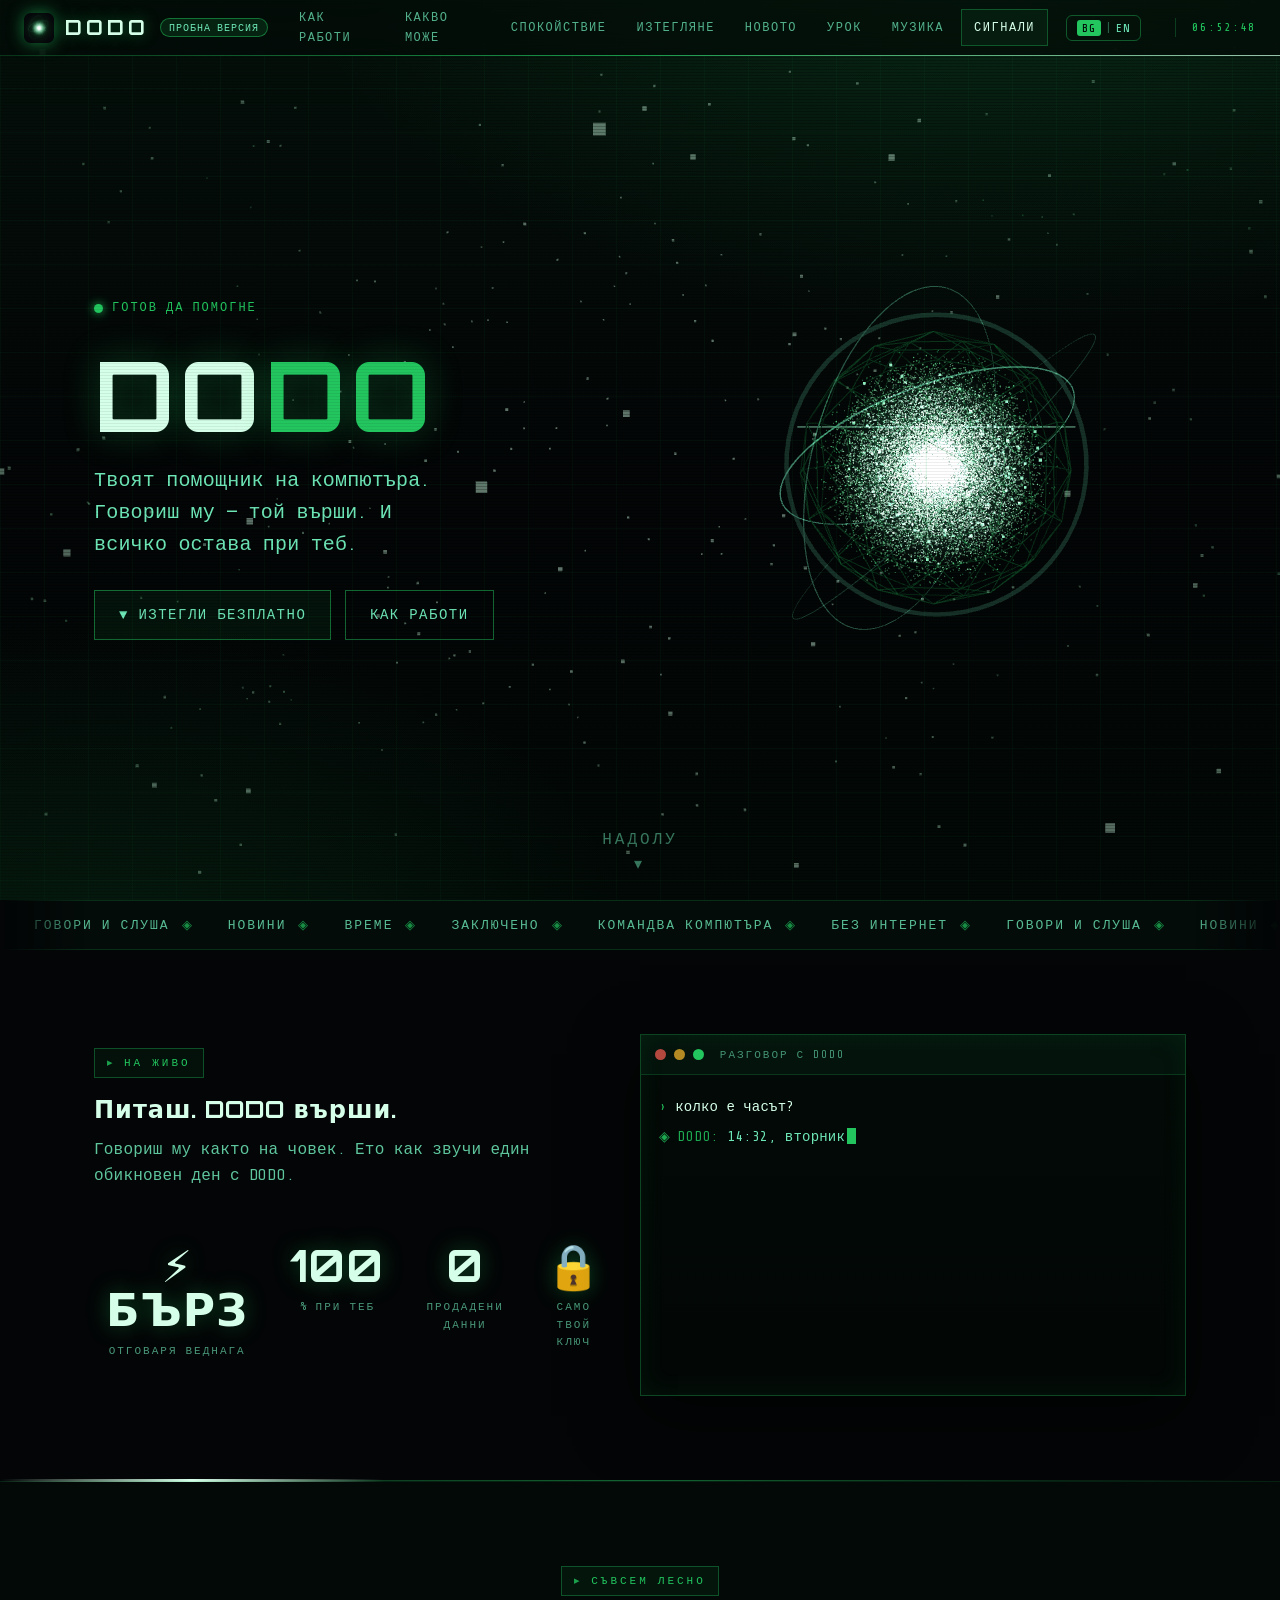
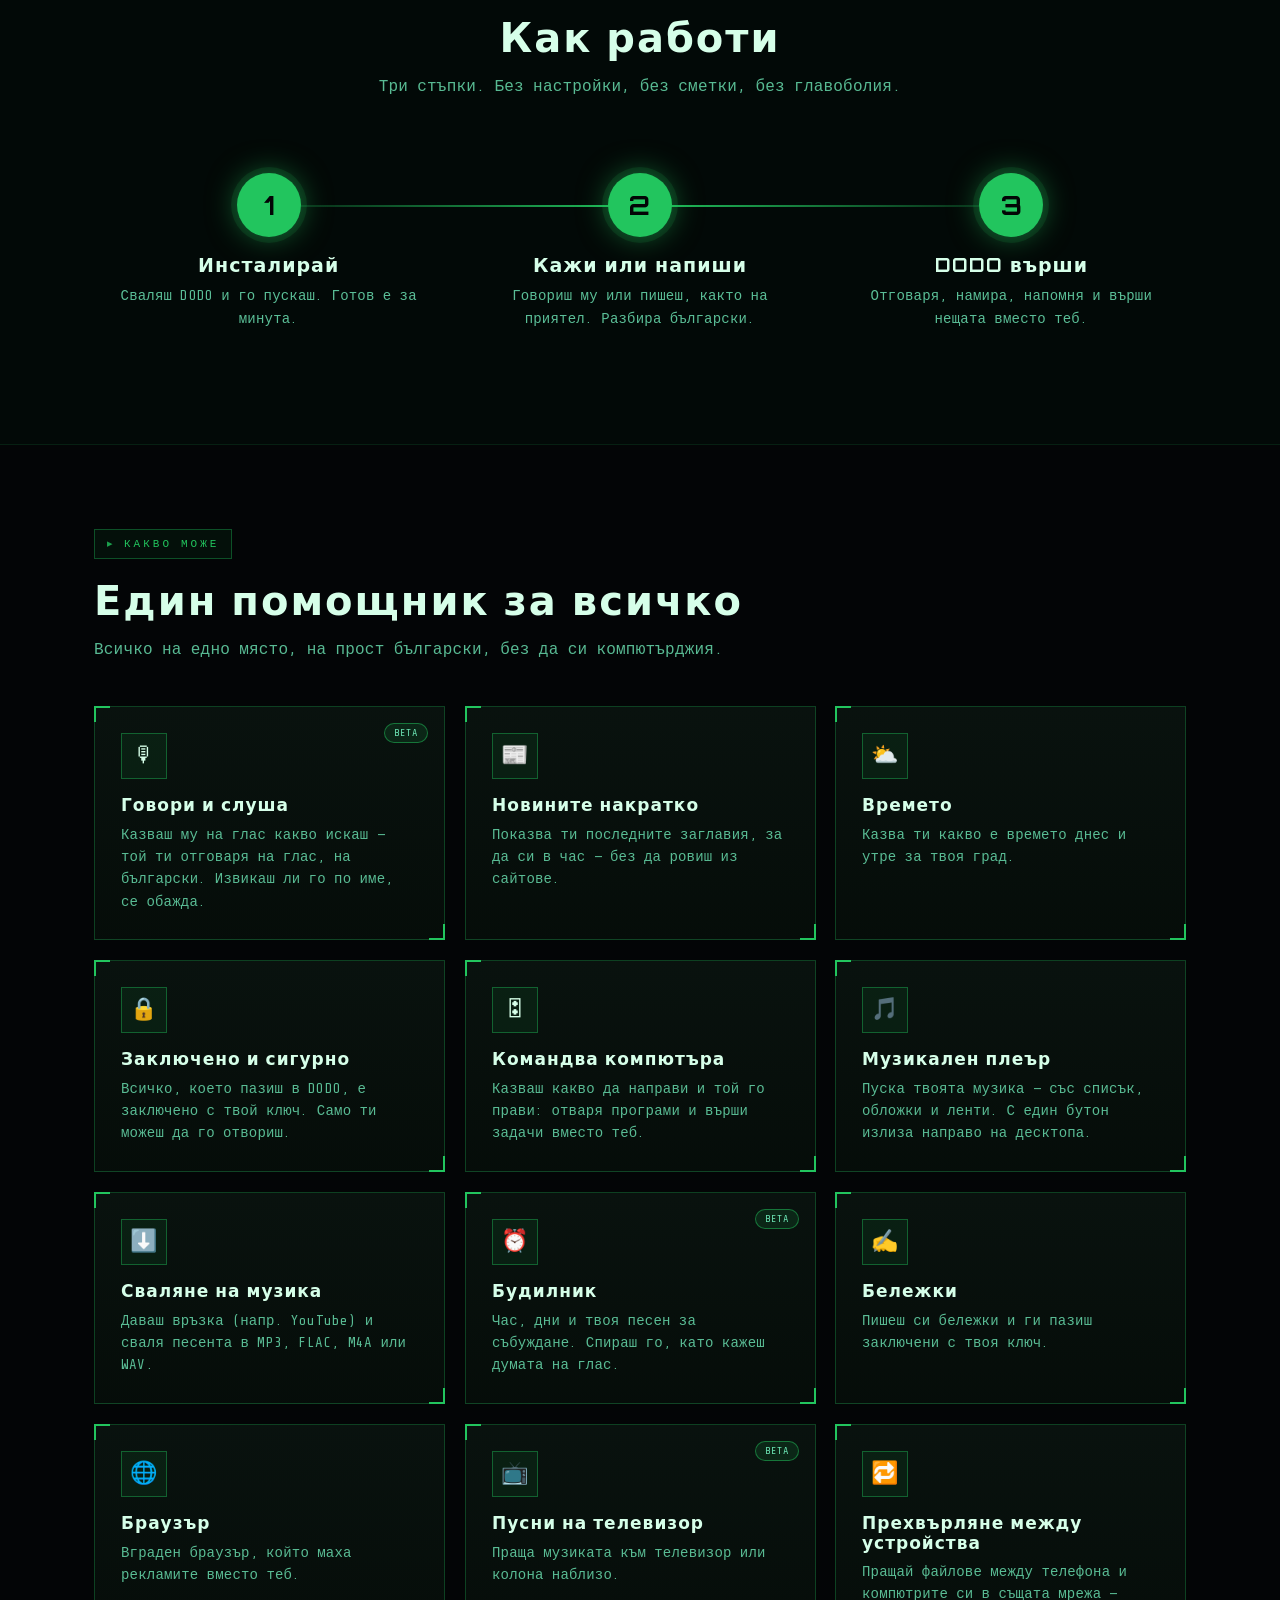
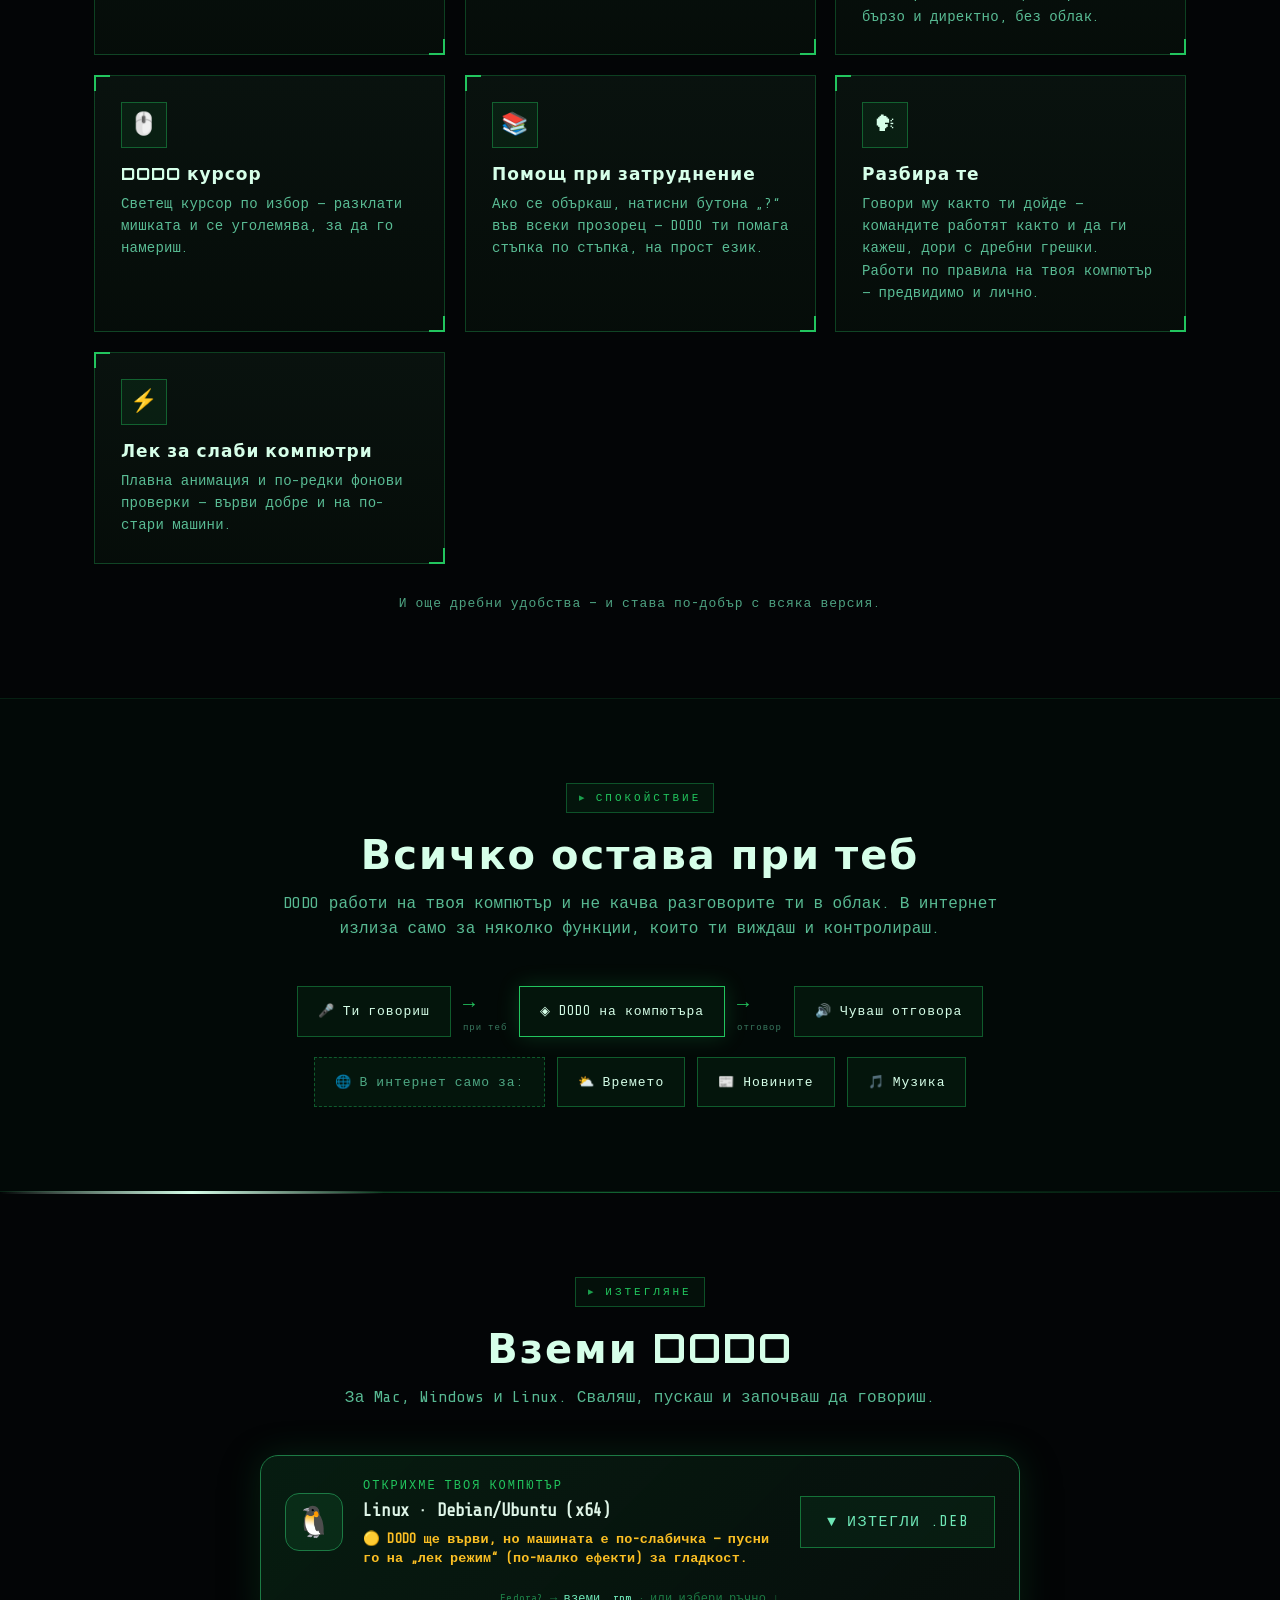
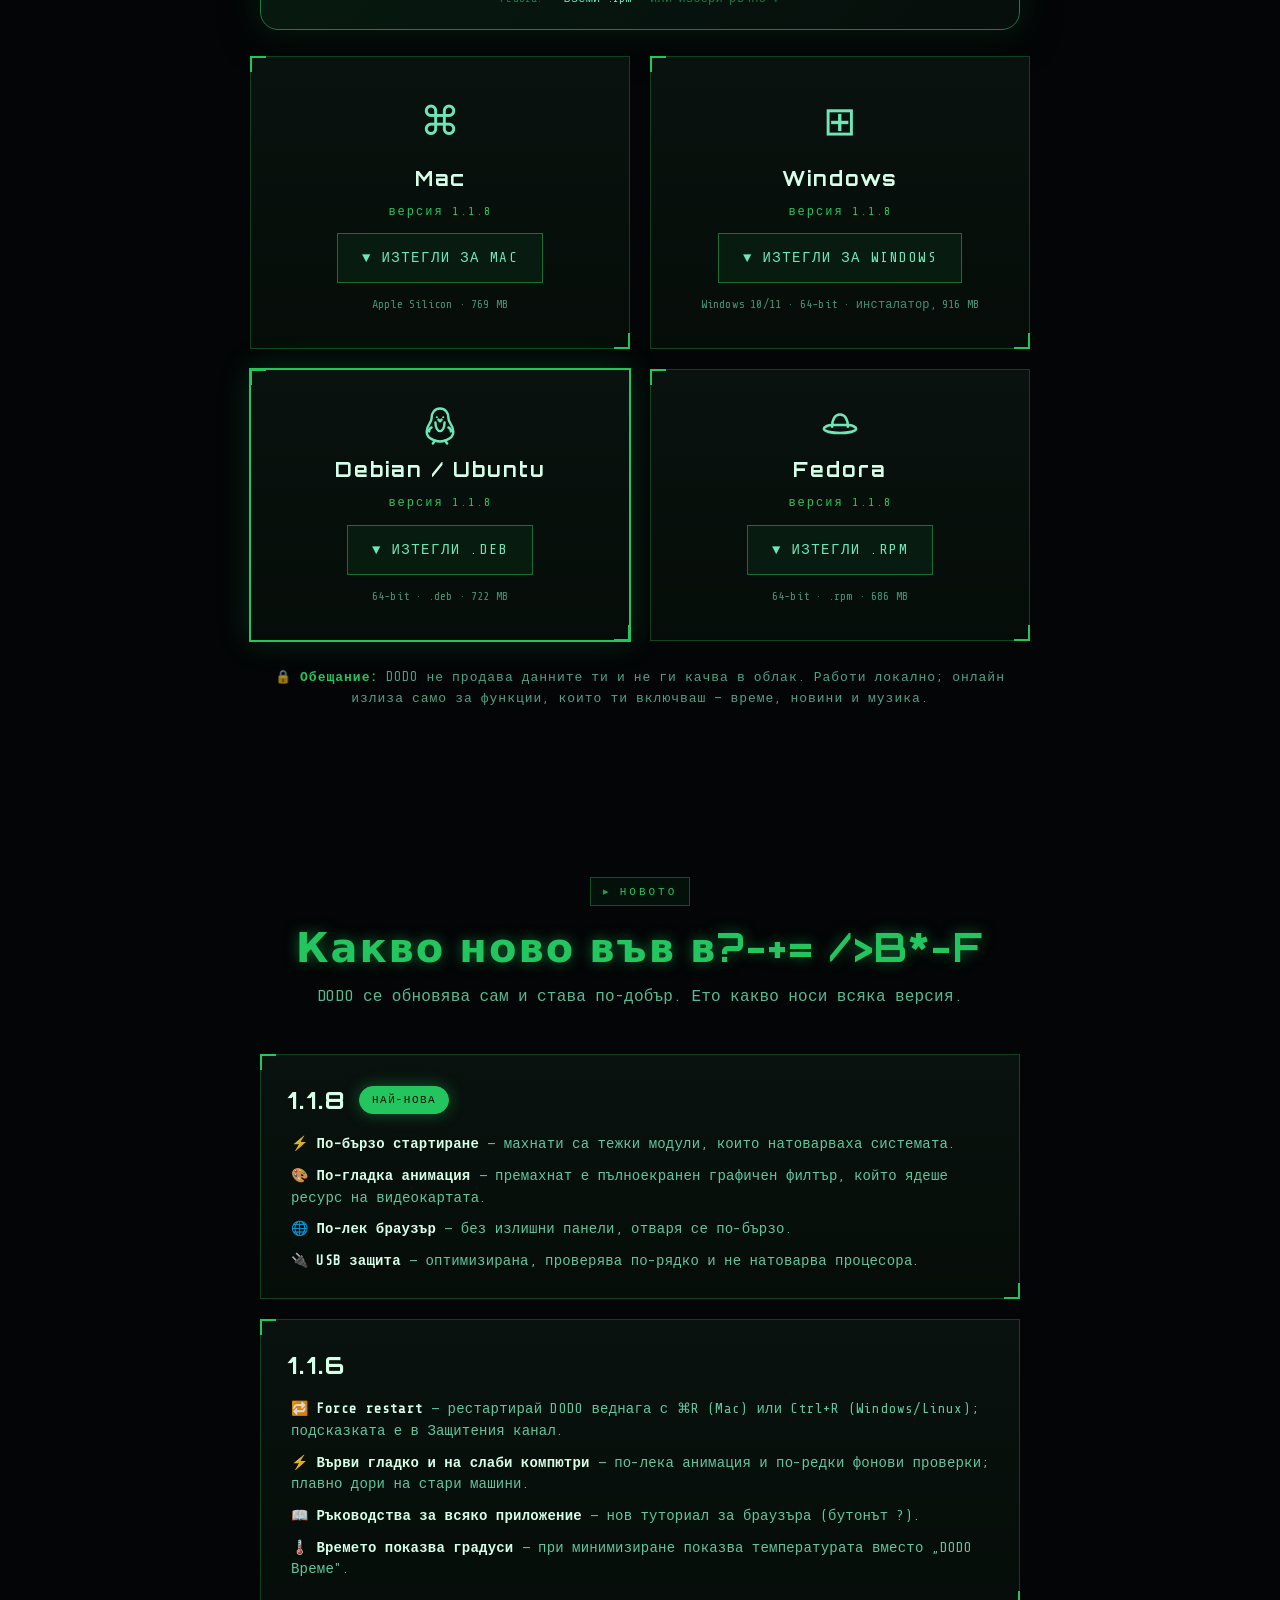
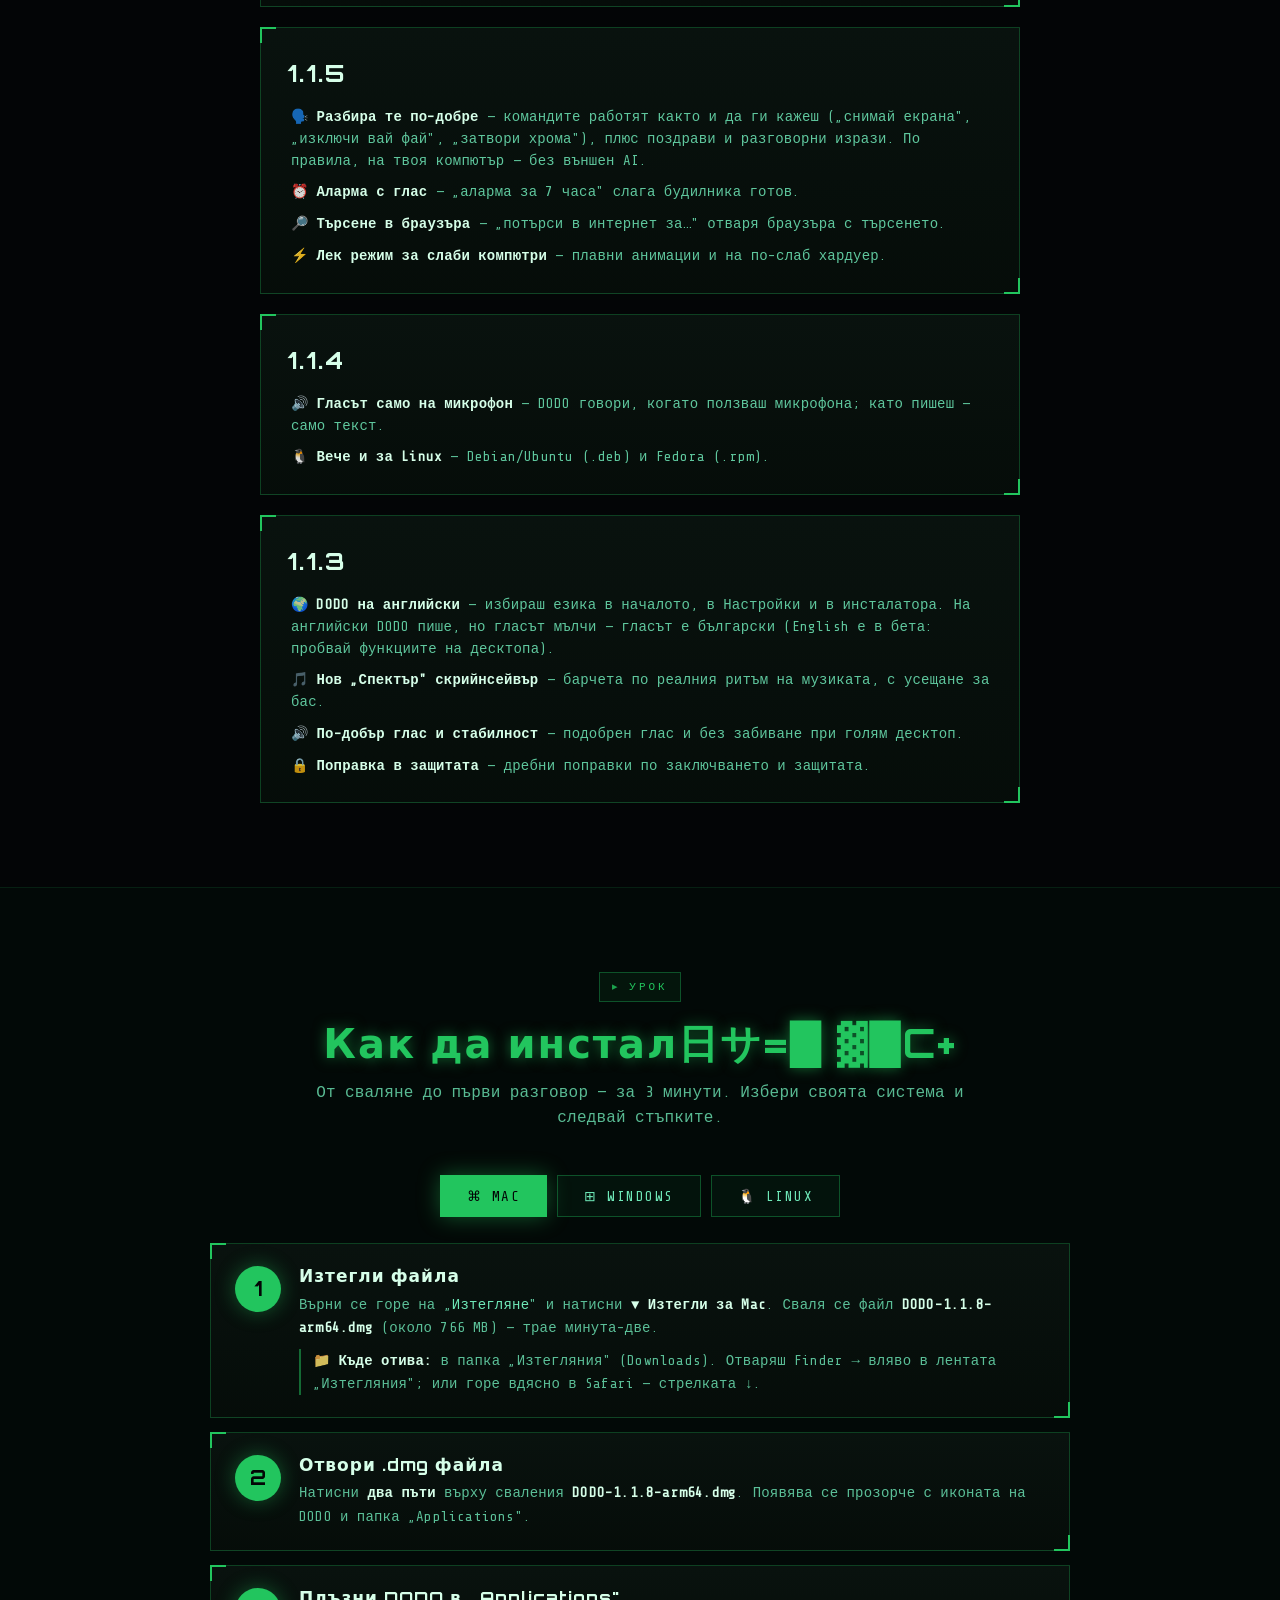
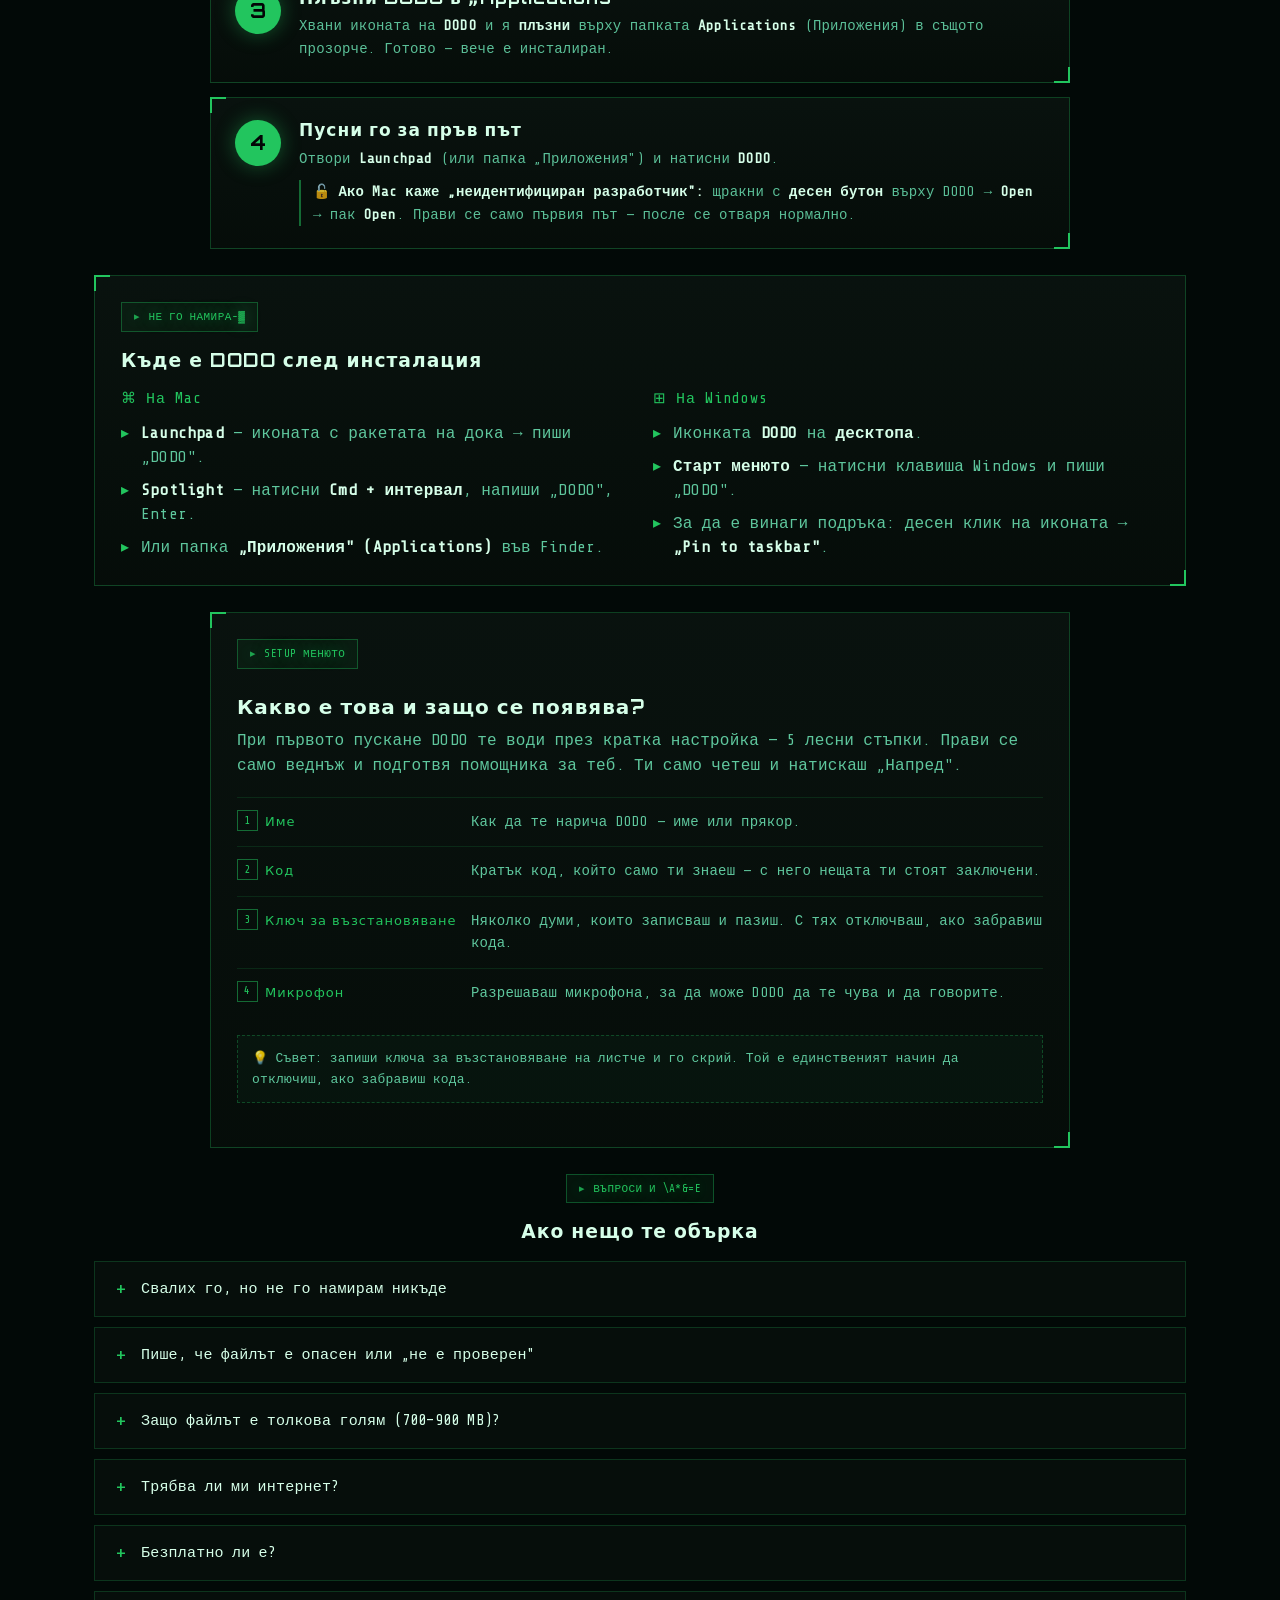
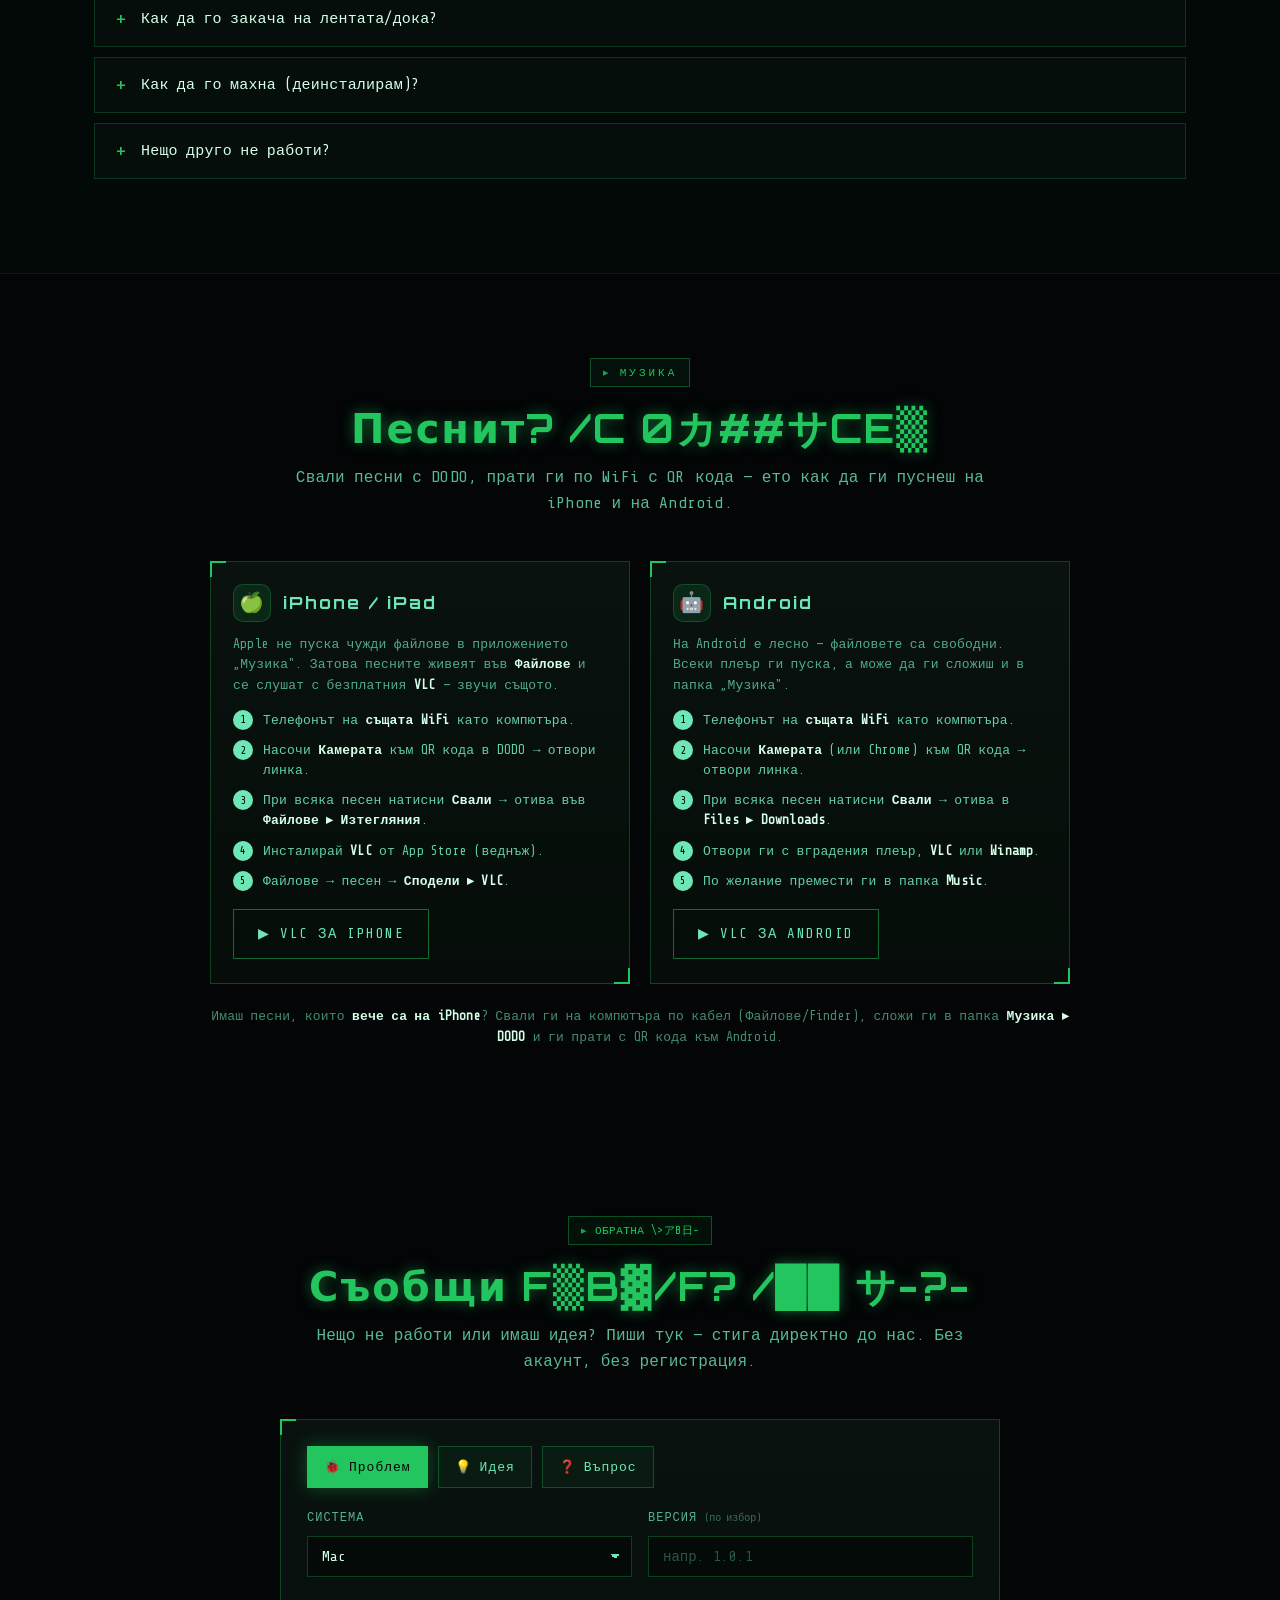
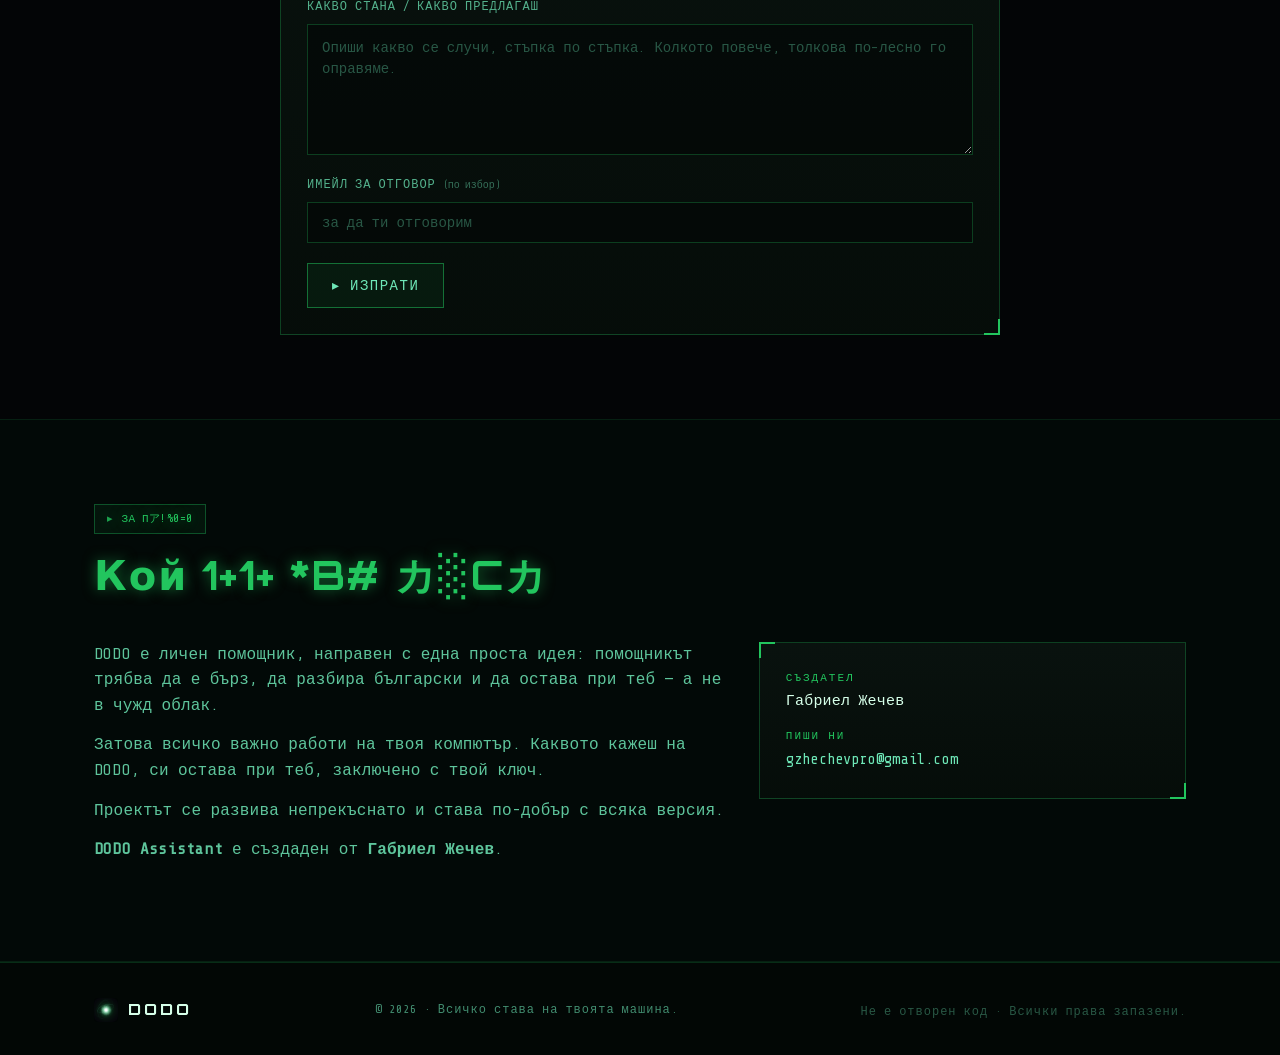
==== index.html @ 7eeb3ada "Фикс: връщам hero логото 'DODO' (махнах презаписващата анимация) Добавеният dodoGlow презаписваше вг" ====
<!DOCTYPE html>
<html lang="bg">
<head>
<meta charset="UTF-8">
<meta name="viewport" content="width=device-width, initial-scale=1">
<!--
  Благодарности (скрито — не се показва на страницата, не влиза в описанието):
  Емил Жечев — идеята DODO да е български асистент: да говори и разбира
  български, направен за хората тук. © 2026 Габриел Жечев · Емил Жечев.
  (Публичният автор на продукта е Габриел Жечев.)
-->
<meta name="google-site-verification" content="5k1Oddgz-0KGbycknInj2upvTUPkg0-vcYuYxrvmJys" />

<title>DODO Assistant — личен помощник на компютъра | Габриел Жечев</title>
<meta name="description" content="DODO е личен помощник за Windows, Mac и Linux, разработен от Габриел Жечев. Говориш му на български (гласовото управление е в бета) — той върши. Всичко остава при теб, без облак.">
<meta name="keywords" content="Габриел Жечев, Gabriel Zhechev, Gabi Zhechev, Габи Жечев, DODO, DODO Assistant, DODO асистент, личен помощник, личен асистент, гласов асистент, офлайн помощник, поверителност, privacy, Windows, Mac, Linux">
<meta name="author" content="Габриел Жечев">
<meta name="robots" content="index, follow">
<meta name="theme-color" content="#05070a">

<!-- ⬇ СМЕНИ адреса с твоя реален GitHub Pages / домейн (на всичките редове) ⬇ -->
<link rel="canonical" href="https://gpsn0w.github.io/DODO/">
<meta property="og:type" content="website">
<meta property="og:site_name" content="DODO Assistant">
<meta property="og:title" content="DODO — твоят личен помощник">
<meta property="og:description" content="Работи на твоя компютър, говори български, всичко остава при теб. За Windows, Mac и Linux.">
<meta property="og:url" content="https://gpsn0w.github.io/DODO/">
<meta property="og:image" content="https://gpsn0w.github.io/DODO/logo.png">
<meta property="og:locale" content="bg_BG">
<meta name="twitter:card" content="summary_large_image">
<meta name="twitter:title" content="DODO — твоят личен помощник">
<meta name="twitter:description" content="Работи на твоя компютър, говори български, всичко остава при теб.">
<meta name="twitter:image" content="https://gpsn0w.github.io/DODO/logo.png">

<link rel="icon" href="logo.png" type="image/png">
<link rel="stylesheet" href="style.css?v=18">

<!-- Структурирани данни (schema.org): казват на търсачките, че Габриел Жечев
     е СЪЗДАТЕЛЯТ на DODO Assistant — за да излиза така при търсене на името му. -->
<script type="application/ld+json">
{
  "@context": "https://schema.org",
  "@graph": [
    {
      "@type": "Person",
      "@id": "https://gpsn0w.github.io/DODO/#gabriel-zhechev",
      "name": "Габриел Жечев",
      "alternateName": ["Gabriel Zhechev", "Gabi Zhechev", "Габи Жечев"],
      "jobTitle": "Създател на DODO Assistant",
      "description": "Създател на DODO Assistant — личен офлайн помощник за Windows, Mac и Linux.",
      "url": "https://gpsn0w.github.io/DODO/",
      "sameAs": ["https://github.com/gpsn0w"]
    },
    {
      "@type": "Organization",
      "@id": "https://gpsn0w.github.io/DODO/#dodo",
      "name": "DODO",
      "url": "https://gpsn0w.github.io/DODO/",
      "logo": "https://gpsn0w.github.io/DODO/logo.png",
      "founder": [
        { "@id": "https://gpsn0w.github.io/DODO/#gabriel-zhechev" }
      ]
    },
    {
      "@type": "WebSite",
      "@id": "https://gpsn0w.github.io/DODO/#website",
      "url": "https://gpsn0w.github.io/DODO/",
      "name": "DODO Assistant",
      "inLanguage": "bg",
      "publisher": { "@id": "https://gpsn0w.github.io/DODO/#dodo" }
    },
    {
      "@type": "SoftwareApplication",
      "@id": "https://gpsn0w.github.io/DODO/#app",
      "name": "DODO Assistant",
      "alternateName": "DODO",
      "applicationCategory": "UtilitiesApplication",
      "operatingSystem": "Windows, macOS, Linux",
      "softwareVersion": "1.1.8",
      "url": "https://gpsn0w.github.io/DODO/",
      "image": "https://gpsn0w.github.io/DODO/logo.png",
      "description": "Личен офлайн помощник за Windows, Mac и Linux. Говориш му на български, той върши; всичко остава на твоя компютър.",
      "inLanguage": "bg",
      "author": [
        { "@id": "https://gpsn0w.github.io/DODO/#gabriel-zhechev" }
      ],
      "creator": [
        { "@id": "https://gpsn0w.github.io/DODO/#gabriel-zhechev" }
      ],
      "publisher": { "@id": "https://gpsn0w.github.io/DODO/#dodo" },
      "offers": { "@type": "Offer", "price": "0", "priceCurrency": "USD" }
    }
  ]
}
</script>
</head>
<body class="home">

<div class="scroll-progress" id="scrollProgress" aria-hidden="true"></div>

<header class="hud-bar">
	<a class="brand" href="#top"><img src="logo.png" alt="DODO"><span class="name">DODO</span><span class="brand-beta" data-en="Beta">пробна версия</span></a>
	<button class="nav-toggle" id="navToggle" aria-expanded="false">≡</button>
	<nav class="nav" id="nav">
		<a href="#how" data-en="How it works">Как работи</a>
		<a href="#features" data-en="What it can do">Какво може</a>
		<a href="#privacy" data-en="Privacy">Спокойствие</a>
		<a href="#download" data-en="Download">Изтегляне</a>
		<a href="#updates" data-en="What&apos;s new">Новото</a>
		<a href="#install" data-en="Guide">Урок</a>
		<a href="#songs" data-en="Music">Музика</a>
		<a href="#report" data-en="Report">Сигнали</a>
	</nav>
	<button class="lang-toggle" id="langToggle" aria-label="Език / Language">
		<span class="lang-bg on">BG</span><span class="lang-sep">|</span><span class="lang-en">EN</span>
	</button>
	<div class="bar-clock" id="barClock">--:--:--</div>
</header>

<main id="main">

<section class="hero" id="top">
	<div class="wrap">
		<div class="hero-copy">
			<div class="status load-1"><span class="dot"></span> <span data-en="READY TO HELP">ГОТОВ ДА ПОМОГНЕ</span></div>
			<h1 class="load-2">DO<b>DO</b></h1>
			<p class="tagline load-3" data-en="Your helper on the computer. You speak — it does. And everything stays with you.">Твоят помощник на компютъра. Говориш му — той върши. И всичко остава при теб.</p>
			<div class="cta load-4">
				<a class="btn" href="#download" data-en="▼ Download free">▼ Изтегли безплатно</a>
				<a class="btn ghost" href="#how" data-en="How it works">Как работи</a>
			</div>
		</div>
		<div class="hero-core-holder load-core"><div id="dodo-hero-core"></div></div>
	</div>
	<a class="scroll-hint" href="#demo"><span data-en="DOWN">НАДОЛУ</span><span>▾</span></a>
</section>

<div class="ticker" aria-hidden="true">
	<div class="ticker-track">
		<span data-en="Speaks &amp; listens">Говори и слуша</span><span data-en="News">Новини</span><span data-en="Weather">Време</span><span data-en="Locked">Заключено</span><span data-en="Controls the PC">Командва компютъра</span><span data-en="No internet">Без интернет</span>
		<span data-en="Speaks &amp; listens">Говори и слуша</span><span data-en="News">Новини</span><span data-en="Weather">Време</span><span data-en="Locked">Заключено</span><span data-en="Controls the PC">Командва компютъра</span><span data-en="No internet">Без интернет</span>
	</div>
</div>

<section class="section" id="demo">
	<div class="wrap">
		<div class="demo-grid">
			<div class="reveal">
				<span class="eyebrow" data-en="Live">На живо</span>
				<h2 data-en="You ask. DODO does.">Питаш. DODO върши.</h2>
				<p style="margin-top:14px;color:rgba(var(--rgb-mint),0.85)" data-en="You talk to it like a person. Here is how an ordinary day with DODO sounds.">Говориш му както на човек. Ето как звучи един обикновен ден с DODO.</p>
				<div class="stats">
					<div class="stat reveal"><div class="num" data-en="⚡ FAST">⚡ БЪРЗ</div><div class="lab" data-en="answers instantly">отговаря веднага</div></div>
					<div class="stat reveal"><div class="num" data-count="100">100</div><div class="lab" data-en="% with you">% при теб</div></div>
					<div class="stat reveal"><div class="num" data-count="0">0</div><div class="lab" data-en="data sold">продадени данни</div></div>
					<div class="stat reveal"><div class="num">🔒</div><div class="lab" data-en="only your key">само твой ключ</div></div>
				</div>
			</div>
			<div class="terminal reveal" id="demoTerminal">
				<div class="term-head"><i></i><i></i><i></i><span class="tt" data-en="chat with DODO">разговор с DODO</span></div>
				<div class="term-body" id="termBody">
					<div class="line you" data-en="what time is it?">колко е часът?</div>
					<div class="line dodo" data-en="14:32, Tuesday.">14:32, вторник.</div>
					<div class="line you" data-en="what is the weather tomorrow?">какво е времето утре?</div>
					<div class="line dodo" data-en="Tomorrow in Sofia: 27°, sunny.">Утре в София: 27°, слънчево.</div>
					<div class="line you" data-en="tell me the news">кажи ми новините</div>
					<div class="line dodo" data-en="Here are the latest 5 headlines ▸">Ето последните 5 заглавия ▸</div>
					<div class="line you" data-en="remind me about the meeting">напомни ми за срещата</div>
					<div class="line dodo" data-en="Noted. I will tell you at 17:00.">Записах. Ще ти кажа в 17:00.</div>
					<div class="line you" data-en="lock my notes">заключи бележките ми</div>
					<div class="line dodo" data-en="Done. Only you can open them.">Готово. Само ти можеш да ги отвориш.</div>
				</div>
			</div>
		</div>
	</div>
</section>

<div class="divider"></div>

<section class="section alt" id="how">
	<div class="wrap">
		<div class="section-head reveal" style="text-align:center;margin-left:auto;margin-right:auto;">
			<span class="eyebrow" data-en="Dead simple">Съвсем лесно</span>
			<h2 data-en="How it works">Как работи</h2>
			<p data-en="Three steps. No setup, no accounts, no headaches.">Три стъпки. Без настройки, без сметки, без главоболия.</p>
		</div>
		<div class="steps">
			<div class="step reveal"><div class="step-no">1</div><h3 data-en="Install">Инсталирай</h3><p data-en="Download DODO and run it. Ready in a minute.">Сваляш DODO и го пускаш. Готов е за минута.</p></div>
			<div class="step reveal"><div class="step-no">2</div><h3 data-en="Speak or type">Кажи или напиши</h3><p data-en="Talk or type to it like to a friend. It understands Bulgarian.">Говориш му или пишеш, както на приятел. Разбира българ­ски.</p></div>
			<div class="step reveal"><div class="step-no">3</div><h3 data-en="DODO does it">DODO върши</h3><p data-en="It answers, finds, reminds and does things for you.">Отговаря, намира, напомня и върши нещата вместо теб.</p></div>
		</div>
	</div>
</section>

<section class="section" id="features">
	<div class="wrap">
		<div class="section-head reveal">
			<span class="eyebrow" data-en="What it can do">Какво може</span>
			<h2 data-en="One helper for everything">Един помощник за всичко</h2>
			<p data-en="Everything in one place, in plain Bulgarian — no need to be a techie.">Всичко на едно място, на прост български, без да си компютърджия.</p>
		</div>
		<div class="grid">
			<div class="panel feature reveal tilt"><div class="ico">🎙</div><span class="beta-tag">beta</span><h3 data-en="Speaks and listens">Говори и слуша</h3><p data-en="Say out loud what you want — it answers out loud, in Bulgarian. Call it by name and it responds.">Казваш му на глас какво искаш — той ти отговаря на глас, на български. Извикаш ли го по име, се обажда.</p></div>
			<div class="panel feature reveal tilt"><div class="ico">📰</div><h3 data-en="News in brief">Новините накратко</h3><p data-en="Shows you the latest headlines so you stay in the loop — without digging through sites.">Показва ти последните заглавия, за да си в час — без да ровиш из сайтове.</p></div>
			<div class="panel feature reveal tilt"><div class="ico">⛅</div><h3 data-en="The weather">Времето</h3><p data-en="Tells you the weather today and tomorrow for your city.">Казва ти какво е времето днес и утре за твоя град.</p></div>
			<div class="panel feature reveal tilt"><div class="ico">🔒</div><h3 data-en="Locked and safe">Заключено и сигурно</h3><p data-en="Everything you keep in DODO is locked with your key. Only you can open it.">Всичко, което пазиш в DODO, е заключено с твой ключ. Само ти можеш да го отвориш.</p></div>
			<div class="panel feature reveal tilt"><div class="ico">🎛</div><h3 data-en="Controls the computer">Командва компютъра</h3><p data-en="Tell it what to do and it does it: opens apps and handles tasks for you.">Казваш какво да направи и той го прави: отваря програми и върши задачи вместо теб.</p></div>
			<div class="panel feature reveal tilt"><div class="ico">🎵</div><h3 data-en="Music player">Музикален плеър</h3><p data-en="Plays your music with a playlist and cover art. One button pops it onto your desktop.">Пуска твоята музика — със списък, обложки и ленти. С един бутон излиза направо на десктопа.</p></div>
			<div class="panel feature reveal tilt"><div class="ico">⬇️</div><h3 data-en="Download music">Сваляне на музика</h3><p data-en="Give it a link (e.g. YouTube) and it downloads the song as MP3, FLAC, M4A or WAV.">Даваш връзка (напр. YouTube) и сваля песента в MP3, FLAC, M4A или WAV.</p></div>
			<div class="panel feature reveal tilt"><div class="ico">⏰</div><span class="beta-tag">beta</span><h3 data-en="Alarm clock">Будилник</h3><p data-en="Time, days and your own wake-up song. Stop it by saying the word out loud.">Час, дни и твоя песен за събуждане. Спираш го, като кажеш думата на глас.</p></div>
			<div class="panel feature reveal tilt"><div class="ico">✍️</div><h3 data-en="Notes">Бележки</h3><p data-en="Write notes and keep them locked with your key.">Пишеш си бележки и ги пазиш заключени с твоя ключ.</p></div>
			<div class="panel feature reveal tilt"><div class="ico">🌐</div><h3 data-en="Built-in browser">Браузър</h3><p data-en="A built-in browser that blocks the ads for you.">Вграден браузър, който маха рекламите вместо теб.</p></div>
			<div class="panel feature reveal tilt"><div class="ico">📺</div><span class="beta-tag">beta</span><h3 data-en="Play on the TV">Пусни на телевизор</h3><p data-en="Sends the music to a nearby TV or speaker.">Праща музиката към телевизор или колона наблизо.</p></div>
			<div class="panel feature reveal tilt"><div class="ico">🔁</div><h3 data-en="Share between devices">Прехвърляне между устройства</h3><p data-en="Send files between your phone and computers on the same network — fast and direct, no cloud.">Пращай файлове между телефона и компютрите си в същата мрежа — бързо и директно, без облак.</p></div>
			<div class="panel feature reveal tilt"><div class="ico">🖱️</div><h3 data-en="DODO cursor">DODO курсор</h3><p data-en="An optional glowing cursor — shake the mouse and it grows so you find it.">Светещ курсор по избор — разклати мишката и се уголемява, за да го намериш.</p></div>
			<div class="panel feature reveal tilt"><div class="ico">📚</div><h3 data-en="Help when you're stuck">Помощ при затруднение</h3><p data-en="If you get confused, press the “?” button in any window — DODO walks you through step by step, in plain language.">Ако се объркаш, натисни бутона „?“ във всеки прозорец — DODO ти помага стъпка по стъпка, на прост език.</p></div>
			<div class="panel feature reveal tilt"><div class="ico">🗣</div><h3 data-en="Understands you">Разбира те</h3><p data-en="Talk to it however it comes out — commands work no matter how you phrase them, even with small typos. It works by rules on your computer, predictable and private.">Говори му както ти дойде — командите работят както и да ги кажеш, дори с дребни грешки. Работи по правила на твоя компютър — предвидимо и лично.</p></div>
			<div class="panel feature reveal tilt"><div class="ico">⚡</div><h3 data-en="Light on weak PCs">Лек за слаби компютри</h3><p data-en="Smooth animation and fewer background checks — runs nicely even on older machines.">Плавна анимация и по-редки фонови проверки — върви добре и на по-стари машини.</p></div>
		</div>
		<p class="pledge reveal" style="margin-top:30px" data-en="And more little conveniences — and it gets better with every version.">И още дребни удобства — и става по-добър с всяка версия.</p>
	</div>
</section>

<section class="section alt" id="privacy">
	<div class="wrap">
		<div class="section-head reveal" style="text-align:center;margin-left:auto;margin-right:auto;">
			<span class="eyebrow" data-en="Peace of mind">Спокойствие</span>
			<h2 data-en="Everything stays with you">Всичко остава при теб</h2>
			<p data-en="DODO runs on your computer and never uploads your conversations to the cloud. It goes online only for a few features that you see and control.">DODO работи на твоя компютър и не качва разговорите ти в облак. В интернет излиза само за няколко функции, които ти виждаш и контролираш.</p>
		</div>
		<div class="flow reveal">
			<span class="flow-node" data-en="🎤 You speak">🎤 Ти говориш</span>
			<span class="arr">→<small>при теб</small></span>
			<span class="flow-node machine" data-en="◈ DODO on the computer">◈ DODO на компютъра</span>
			<span class="arr">→<small>отговор</small></span>
			<span class="flow-node" data-en="🔊 You hear the answer">🔊 Чуваш отговора</span>
		</div>
		<div class="flow reveal" style="margin-top:20px">
			<span class="flow-node out" data-en="🌐 Online only for:">🌐 В интернет само за:</span>
			<span class="flow-node" data-en="⛅ Weather">⛅ Времето</span>
			<span class="flow-node" data-en="📰 News">📰 Новините</span>
			<span class="flow-node" data-en="🎵 Music">🎵 Музика</span>
		</div>
	</div>
</section>

<div class="divider"></div>

<section class="section" id="download">
	<div class="wrap">
		<div class="section-head reveal" style="text-align:center;margin-left:auto;margin-right:auto;">
			<span class="eyebrow" data-en="Download">Изтегляне</span>
			<h2 data-en="Get DODO">Вземи DODO</h2>
			<p data-en="For Mac, Windows and Linux. Download, run and start talking.">За Mac, Windows и Linux. Сваляш, пускаш и започваш да говориш.</p>
		</div>
		<div id="smartDownload" class="smart-dl reveal" hidden>
			<div class="sd-ico" id="sdIco" aria-hidden="true">⌘</div>
			<div class="sd-info">
				<div class="sd-k" data-en="We detected your computer">Открихме твоя компютър</div>
				<div class="sd-specs" id="sdSpecs"></div>
				<div class="sd-verdict" id="sdVerdict"></div>
			</div>
			<a class="btn sd-btn" id="sdBtn" href="#download" data-download="auto">▼ Изтегли за теб</a>
			<div class="sd-alt" id="sdAlt" data-en="Or pick manually below ↓">Или избери ръчно отдолу ↓</div>
		</div>
		<div class="download-grid">
			<div class="panel dl reveal"><div class="os">⌘</div><h3>Mac</h3><div class="ver">версия 1.1.8</div><a class="btn" href="https://github.com/gpsn0w/DODO/releases/download/v1.1.8/DODO-1.1.8-arm64.dmg" data-download="mac" data-en="▼ Download for Mac">▼ Изтегли за Mac</a><div class="note">Apple Silicon · 769 MB</div></div>
			<div class="panel dl reveal"><div class="os">⊞</div><h3>Windows</h3><div class="ver">версия 1.1.8</div><a class="btn" href="https://github.com/gpsn0w/DODO/releases/download/v1.1.8/DODO-Setup-1.1.8.exe" data-download="win" data-en="▼ Download for Windows">▼ Изтегли за Windows</a><div class="note" data-en="Windows 10/11 · 64-bit · installer, 916 MB">Windows 10/11 · 64-bit · инсталатор, 916 MB</div></div>
			<div class="panel dl reveal"><div class="os"><svg viewBox="0 0 24 24" width="42" height="42" fill="none" stroke="currentColor" stroke-width="1.4" stroke-linecap="round" stroke-linejoin="round"><path d="M12 2.6c-3 0-4.8 2.4-4.8 5.4 0 1.4-.5 2.2-1.2 3.2-1.1 1.6-1.6 3.1-1.6 4.6 0 3.1 3.4 5.6 7.6 5.6s7.6-2.5 7.6-5.6c0-1.5-.5-3-1.6-4.6-.7-1-1.2-1.8-1.2-3.2 0-3-1.8-5.4-4.8-5.4Z"/><path d="M9.4 10.5c0 3 1.2 5 2.6 5s2.6-2 2.6-5"/><circle cx="10.2" cy="7.6" r=".6" fill="currentColor" stroke="none"/><circle cx="13.8" cy="7.6" r=".6" fill="currentColor" stroke="none"/><path d="M11.1 8.9 12 9.9l.9-1"/><path d="M9.2 20.9 7.9 22.6M14.8 20.9l1.3 1.7"/><path d="M7.2 13.4c-1 .5-1.5 1.4-1.4 2.3M16.8 13.4c1 .5 1.5 1.4 1.4 2.3"/></svg></div><h3>Debian / Ubuntu</h3><div class="ver">версия 1.1.8</div><a class="btn" href="https://github.com/gpsn0w/DODO/releases/download/v1.1.8/DODO-1.1.8-amd64.deb" data-download="deb" data-en="▼ Download .deb">▼ Изтегли .deb</a><div class="note">64-bit · .deb · 722 MB</div></div>
			<div class="panel dl reveal"><div class="os"><svg viewBox="0 0 24 24" width="42" height="42" fill="none" stroke="currentColor" stroke-width="1.5" stroke-linecap="round" stroke-linejoin="round"><path d="M7.5 13c0-3.4 1.2-7 4.5-7s4.5 3.6 4.5 7"/><path d="M2.8 14.2c0-1.1 2.2-2.2 4.7-2.2h9c2.5 0 4.7 1.1 4.7 2.2 0 1.4-4.3 2.4-9.2 2.4s-9.2-1-9.2-2.4z"/></svg></div><h3>Fedora</h3><div class="ver">версия 1.1.8</div><a class="btn" href="https://github.com/gpsn0w/DODO/releases/download/v1.1.8/DODO-1.1.8-x86_64.rpm" data-download="rpm" data-en="▼ Download .rpm">▼ Изтегли .rpm</a><div class="note">64-bit · .rpm · 686 MB</div></div>
		</div>
		<p class="pledge reveal" data-en="🔒 &lt;b&gt;Promise:&lt;/b&gt; DODO never sells your data or uploads it to the cloud. It runs locally; it goes online only for features you turn on — weather, news and music.">🔒 <b>Обещание:</b> DODO не продава данните ти и не ги качва в облак. Работи локално; онлайн излиза само за функции, които ти включваш — време, новини и музика.</p>
	</div>
</section>

<section class="section" id="updates">
	<div class="wrap">
		<div class="section-head reveal" style="text-align:center;margin-left:auto;margin-right:auto;">
			<span class="eyebrow" data-en="What&#39;s new">Новото</span>
			<h2 data-en="What&#39;s new in each version">Какво ново във всяка версия</h2>
			<p data-en="DODO updates itself and keeps getting better. Here is what each version brings.">DODO се обновява сам и става по-добър. Ето какво носи всяка версия.</p>
		</div>
		<div class="changelog">
			<div class="release panel reveal">
				<div class="release-head">
					<span class="release-ver">1.1.8</span>
					<span class="release-tag latest" data-en="latest">най-нова</span>
				</div>
				<ul class="release-list">
					<li data-en="⚡ &lt;b&gt;Faster start&lt;/b&gt; — heavy modules that loaded the system have been removed.">⚡ <b>По-бързо стартиране</b> — махнати са тежки модули, които натоварваха системата.</li>
					<li data-en="🎨 &lt;b&gt;Smoother animation&lt;/b&gt; — a full-screen graphics filter that ate GPU has been removed.">🎨 <b>По-гладка анимация</b> — премахнат е пълноекранен графичен филтър, който ядеше ресурс на видеокартата.</li>
					<li data-en="🌐 &lt;b&gt;Lighter browser&lt;/b&gt; — no extra panels, opens faster.">🌐 <b>По-лек браузър</b> — без излишни панели, отваря се по-бързо.</li>
					<li data-en="🔌 &lt;b&gt;USB protection&lt;/b&gt; — optimized, checks less often, doesn't load the CPU.">🔌 <b>USB защита</b> — оптимизирана, проверява по-рядко и не натоварва процесора.</li>
				</ul>
			</div>
			<div class="release panel reveal">
				<div class="release-head">
					<span class="release-ver">1.1.6</span>
				</div>
				<ul class="release-list">
					<li data-en="🔁 &lt;b&gt;Force restart&lt;/b&gt; — restart DODO instantly with ⌘R (Mac) or Ctrl+R (Windows/Linux); the shortcut lives in the Secure Channel.">🔁 <b>Force restart</b> — рестартирай DODO веднага с ⌘R (Mac) или Ctrl+R (Windows/Linux); подсказката е в Защитения канал.</li>
					<li data-en="⚡ &lt;b&gt;Runs smoothly on weak PCs&lt;/b&gt; — lighter animation and fewer background checks; smooth even on older machines.">⚡ <b>Върви гладко и на слаби компютри</b> — по-лека анимация и по-редки фонови проверки; плавно дори на стари машини.</li>
					<li data-en="📖 &lt;b&gt;Guides for every app&lt;/b&gt; — a new walkthrough for the browser (the ? button).">📖 <b>Ръководства за всяко приложение</b> — нов туториал за браузъра (бутонът ?).</li>
					<li data-en="🌡️ &lt;b&gt;Weather shows degrees&lt;/b&gt; — when minimized it shows the temperature instead of “DODO Weather”.">🌡️ <b>Времето показва градуси</b> — при минимизиране показва температурата вместо „DODO Време".</li>
				</ul>
			</div>
			<div class="release panel reveal">
				<div class="release-head">
					<span class="release-ver">1.1.5</span>
				</div>
				<ul class="release-list">
					<li data-en="🗣️ &lt;b&gt;Understands you better&lt;/b&gt; — commands work no matter how you phrase them (“take a screenshot”, “turn off wifi”, “close Chrome”), plus greetings and casual talk. By rules, on your computer — no external AI.">🗣️ <b>Разбира те по-добре</b> — командите работят както и да ги кажеш („снимай екрана", „изключи вай фай", „затвори хрома"), плюс поздрави и разговорни изрази. По правила, на твоя компютър — без външен AI.</li>
					<li data-en="⏰ &lt;b&gt;Alarm by voice&lt;/b&gt; — “set an alarm for 7” creates the alarm ready to go.">⏰ <b>Аларма с глас</b> — „аларма за 7 часа" слага будилника готов.</li>
					<li data-en="🔎 &lt;b&gt;Search in the browser&lt;/b&gt; — “search the internet for…” opens the browser with the search.">🔎 <b>Търсене в браузъра</b> — „потърси в интернет за…" отваря браузъра с търсенето.</li>
					<li data-en="⚡ &lt;b&gt;Light mode for weak PCs&lt;/b&gt; — smooth animations even on slower hardware.">⚡ <b>Лек режим за слаби компютри</b> — плавни анимации и на по-слаб хардуер.</li>
				</ul>
			</div>
			<div class="release panel reveal">
				<div class="release-head">
					<span class="release-ver">1.1.4</span>
				</div>
				<ul class="release-list">
					<li data-en="🔊 &lt;b&gt;Voice only with the mic&lt;/b&gt; — DODO speaks when you use the microphone; when you type, it just shows text.">🔊 <b>Гласът само на микрофон</b> — DODO говори, когато ползваш микрофона; като пишеш — само текст.</li>
					<li data-en="🐧 &lt;b&gt;Now for Linux too&lt;/b&gt; — Debian/Ubuntu (.deb) and Fedora (.rpm).">🐧 <b>Вече и за Linux</b> — Debian/Ubuntu (.deb) и Fedora (.rpm).</li>
				</ul>
			</div>
			<div class="release panel reveal">
				<div class="release-head">
					<span class="release-ver">1.1.3</span>
				</div>
				<ul class="release-list">
					<li data-en="🌍 &lt;b&gt;DODO in English&lt;/b&gt; — pick the language at the start, in Settings, and in the installer. In English DODO writes but stays silent — its voice is Bulgarian (English is in beta: try the features on the desktop).">🌍 <b>DODO на английски</b> — избираш езика в началото, в Настройки и в инсталатора. На английски DODO пише, но гласът мълчи — гласът е български (English е в бета: пробвай функциите на десктопа).</li>
					<li data-en="🎵 &lt;b&gt;New “Spectrum” screensaver&lt;/b&gt; — bars that move to the real rhythm of the music, with a feel for the bass.">🎵 <b>Нов „Спектър" скрийнсейвър</b> — барчета по реалния ритъм на музиката, с усещане за бас.</li>
					<li data-en="🔊 &lt;b&gt;Better voice &amp; stability&lt;/b&gt; — improved voice and no freezing on large desktops.">🔊 <b>По-добър глас и стабилност</b> — подобрен глас и без забиване при голям десктоп.</li>
					<li data-en="🔒 &lt;b&gt;Security fix&lt;/b&gt; — small fixes to the lock and protection.">🔒 <b>Поправка в защитата</b> — дребни поправки по заключването и защитата.</li>
				</ul>
			</div>
		</div>
	</div>
</section>

<section class="section alt" id="install">
	<div class="wrap">
		<div class="section-head reveal" style="text-align:center;margin-left:auto;margin-right:auto;">
			<span class="eyebrow" data-en="Guide">Урок</span>
			<h2 data-en="How to install DODO">Как да инсталираш DODO</h2>
			<p data-en="From download to first chat — in 3 minutes. Pick your system and follow the steps.">От сваляне до първи разговор — за 3 минути. Избери своята система и следвай стъпките.</p>
		</div>

		<div class="os-tabs reveal" role="tablist" aria-label="Избери система">
			<button class="os-tab is-active" data-os="mac" role="tab" aria-selected="true" data-en="⌘ Mac">⌘ Mac</button>
			<button class="os-tab" data-os="win" role="tab" aria-selected="false" data-en="⊞ Windows">⊞ Windows</button>
			<button class="os-tab" data-os="linux" role="tab" aria-selected="false" data-en="🐧 Linux">🐧 Linux</button>
		</div>

		<div class="os-panel is-active" data-os="mac">
			<div class="guide">
				<div class="guide-step panel reveal">
					<div class="gn">1</div>
					<div class="gt">
						<h3 data-en="Download the file">Изтегли файла</h3>
						<p data-en="Go back up to “&lt;a href=&quot;#download&quot;&gt;Download&lt;/a&gt;” and press &lt;b&gt;▼ Download for Mac&lt;/b&gt;. A file &lt;b&gt;DODO-1.1.8-arm64.dmg&lt;/b&gt; (about 766 MB) downloads — takes a minute or two.">Върни се горе на „<a href="#download">Изтегляне</a>" и натисни <b>▼ Изтегли за Mac</b>. Сваля се файл <b>DODO-1.1.8-arm64.dmg</b> (около 766 MB) — трае минута-две.</p>
						<p class="hint" data-en="📁 &lt;b&gt;Where it goes:&lt;/b&gt; the “Downloads” folder. Open Finder → “Downloads” in the sidebar; or top-right in Safari — the ↓ arrow.">📁 <b>Къде отива:</b> в папка „Изтегляния" (Downloads). Отваряш Finder → вляво в лентата „Изтегляния"; или горе вдясно в Safari — стрелката ↓.</p>
					</div>
				</div>
				<div class="guide-step panel reveal">
					<div class="gn">2</div>
					<div class="gt">
						<h3 data-en="Open the .dmg file">Отвори .dmg файла</h3>
						<p data-en="&lt;b&gt;Double-click&lt;/b&gt; the downloaded &lt;b&gt;DODO-1.1.8-arm64.dmg&lt;/b&gt;. A window appears with the DODO icon and an “Applications” folder.">Натисни <b>два пъти</b> върху сваления <b>DODO-1.1.8-arm64.dmg</b>. Появява се прозорче с иконата на DODO и папка „Applications".</p>
					</div>
				</div>
				<div class="guide-step panel reveal">
					<div class="gn">3</div>
					<div class="gt">
						<h3 data-en="Drag DODO into “Applications”">Плъзни DODO в „Applications"</h3>
						<p data-en="Grab the &lt;b&gt;DODO&lt;/b&gt; icon and &lt;b&gt;drag&lt;/b&gt; it onto the &lt;b&gt;Applications&lt;/b&gt; folder in the same window. Done — it is installed.">Хвани иконата на <b>DODO</b> и я <b>плъзни</b> върху папката <b>Applications</b> (Приложения) в същото прозорче. Готово — вече е инсталиран.</p>
					</div>
				</div>
				<div class="guide-step panel reveal">
					<div class="gn">4</div>
					<div class="gt">
						<h3 data-en="Launch it for the first time">Пусни го за пръв път</h3>
						<p data-en="Open &lt;b&gt;Launchpad&lt;/b&gt; (or the “Applications” folder) and click &lt;b&gt;DODO&lt;/b&gt;.">Отвори <b>Launchpad</b> (или папка „Приложения") и натисни <b>DODO</b>.</p>
						<p class="hint" data-en="🔓 &lt;b&gt;If Mac says “unidentified developer”:&lt;/b&gt; &lt;b&gt;right-click&lt;/b&gt; DODO → &lt;b&gt;Open&lt;/b&gt; → &lt;b&gt;Open&lt;/b&gt; again. Only needed the first time — after that it opens normally.">🔓 <b>Ако Mac каже „неидентифициран разработчик":</b> щракни с <b>десен бутон</b> върху DODO → <b>Open</b> → пак <b>Open</b>. Прави се само първия път — после се отваря нормално.</p>
					</div>
				</div>
			</div>
		</div>

		<div class="os-panel" data-os="win">
			<div class="guide">
				<div class="guide-step panel reveal">
					<div class="gn">1</div>
					<div class="gt">
						<h3 data-en="Download the file">Изтегли файла</h3>
						<p data-en="Go back up to “&lt;a href=&quot;#download&quot;&gt;Download&lt;/a&gt;” and press &lt;b&gt;▼ Download for Windows&lt;/b&gt;. &lt;b&gt;DODO-Setup-1.1.8.exe&lt;/b&gt; (about 914 MB) downloads.">Върни се горе на „<a href="#download">Изтегляне</a>" и натисни <b>▼ Изтегли за Windows</b>. Сваля се <b>DODO-Setup-1.1.8.exe</b> (около 914 MB).</p>
						<p class="hint" data-en="📁 &lt;b&gt;Where it goes:&lt;/b&gt; the “Downloads” folder. Open File Explorer (the yellow folder on the taskbar) → “Downloads” on the left; or in the browser top-right — the ↓ arrow.">📁 <b>Къде отива:</b> в папка „Downloads" (Изтегляния). Отваряш File Explorer (жълтата папка на лентата) → вляво „Downloads"; или в браузъра горе вдясно — стрелката ↓.</p>
					</div>
				</div>
				<div class="guide-step panel reveal">
					<div class="gn">2</div>
					<div class="gt">
						<h3 data-en="Open the installer">Отвори инсталатора</h3>
						<p data-en="&lt;b&gt;Double-click&lt;/b&gt; &lt;b&gt;DODO-Setup-1.1.8.exe&lt;/b&gt;.">Натисни <b>два пъти</b> върху <b>DODO-Setup-1.1.8.exe</b>.</p>
						<p class="hint" data-en="🔵 &lt;b&gt;If a blue “Windows protected your PC” screen appears:&lt;/b&gt; this is normal for new programs. Click &lt;b&gt;“More info”&lt;/b&gt; → &lt;b&gt;“Run anyway”&lt;/b&gt;.">🔵 <b>Ако излезе син екран „Windows protected your PC":</b> това е нормално за нови програми. Натисни <b>„More info"</b> → <b>„Run anyway"</b> (Все пак изпълни).</p>
					</div>
				</div>
				<div class="guide-step panel reveal">
					<div class="gn">3</div>
					<div class="gt">
						<h3 data-en="Go through the installer">Мини през инсталатора</h3>
						<p data-en="Click &lt;b&gt;“Next”&lt;/b&gt;, optionally pick a folder, then &lt;b&gt;“Install”&lt;/b&gt;. Done in seconds, it puts an icon on the desktop.">Натискаш <b>„Напред / Next"</b>, по желание избираш папка, после <b>„Инсталирай / Install"</b>. За секунди е готово и слага иконка на десктопа.</p>
					</div>
				</div>
				<div class="guide-step panel reveal">
					<div class="gn">4</div>
					<div class="gt">
						<h3 data-en="Launch DODO">Пусни DODO</h3>
						<p data-en="&lt;b&gt;Double-click&lt;/b&gt; the &lt;b&gt;DODO&lt;/b&gt; icon on the desktop, or find it in the &lt;b&gt;Start menu&lt;/b&gt; (type “DODO”).">Натисни <b>два пъти</b> иконата <b>DODO</b> на десктопа, или го намери в <b>Старт менюто</b> (пишеш „DODO").</p>
					</div>
				</div>
			</div>
		</div>

		<div class="os-panel" data-os="linux">
			<div class="guide">
				<div class="guide-step panel reveal">
					<div class="gn">1</div>
					<div class="gt">
						<h3 data-en="Download the file">Изтегли файла</h3>
						<p data-en="Go back up to “&lt;a href=&quot;#download&quot;&gt;Download&lt;/a&gt;”. For &lt;b&gt;Debian/Ubuntu&lt;/b&gt; press &lt;b&gt;▼ Download .deb&lt;/b&gt; (&lt;b&gt;DODO-1.1.8-amd64.deb&lt;/b&gt;); for &lt;b&gt;Fedora&lt;/b&gt; press &lt;b&gt;▼ Download .rpm&lt;/b&gt; (&lt;b&gt;DODO-1.1.8-x86_64.rpm&lt;/b&gt;).">Върни се горе на „<a href="#download">Изтегляне</a>". За <b>Debian/Ubuntu</b> натисни <b>▼ Изтегли .deb</b> (<b>DODO-1.1.8-amd64.deb</b>); за <b>Fedora</b> натисни <b>▼ Изтегли .rpm</b> (<b>DODO-1.1.8-x86_64.rpm</b>).</p>
						<p class="hint" data-en="📁 &lt;b&gt;Where it goes:&lt;/b&gt; the “Downloads” folder.">📁 <b>Къде отива:</b> в папка „Downloads" (Изтегляния).</p>
					</div>
				</div>
				<div class="guide-step panel reveal">
					<div class="gn">2</div>
					<div class="gt">
						<h3 data-en="Install it">Инсталирай</h3>
						<p data-en="&lt;b&gt;Double-click&lt;/b&gt; the downloaded file — it opens in “Software” / “App Center”, press &lt;b&gt;Install&lt;/b&gt;. Or from a terminal.">Натисни <b>два пъти</b> върху сваления файл — отваря се в „Софтуер" / „App Center", натискаш <b>Install</b>. Или през терминала.</p>
						<p class="hint" data-en="⌨️ &lt;b&gt;Terminal:&lt;/b&gt; Debian/Ubuntu — &lt;b&gt;sudo apt install ./DODO-1.1.8-amd64.deb&lt;/b&gt;; Fedora — &lt;b&gt;sudo dnf install ./DODO-1.1.8-x86_64.rpm&lt;/b&gt;.">⌨️ <b>През терминал:</b> Debian/Ubuntu — <b>sudo apt install ./DODO-1.1.8-amd64.deb</b>; Fedora — <b>sudo dnf install ./DODO-1.1.8-x86_64.rpm</b>.</p>
					</div>
				</div>
				<div class="guide-step panel reveal">
					<div class="gn">3</div>
					<div class="gt">
						<h3 data-en="Launch DODO">Пусни DODO</h3>
						<p data-en="Open the applications menu and click &lt;b&gt;DODO&lt;/b&gt; (or type “DODO” in the search).">Отвори менюто с приложенията и натисни <b>DODO</b> (или напиши „DODO" в търсенето).</p>
					</div>
				</div>
			</div>
		</div>

		<div class="panel where-box reveal">
			<span class="eyebrow" data-en="Can&#39;t find it?">Не го намираш?</span>
			<h3 data-en="Where DODO is after install">Къде е DODO след инсталация</h3>
			<div class="where-grid">
				<div class="where-col">
					<div class="wk" data-en="⌘ On Mac">⌘ На Mac</div>
					<ul>
						<li><b>Launchpad</b> — иконата с ракетата на дока → пиши „DODO".</li>
						<li><b>Spotlight</b> — натисни <b>Cmd + интервал</b>, напиши „DODO", Enter.</li>
						<li>Или папка <b>„Приложения" (Applications)</b> във Finder.</li>
					</ul>
				</div>
				<div class="where-col">
					<div class="wk" data-en="⊞ On Windows">⊞ На Windows</div>
					<ul>
						<li>Иконката <b>DODO</b> на <b>десктопа</b>.</li>
						<li><b>Старт менюто</b> — натисни клавиша Windows и пиши „DODO".</li>
						<li>За да е винаги подръка: десен клик на иконата → <b>„Pin to taskbar"</b>.</li>
					</ul>
				</div>
			</div>
		</div>

		<div class="panel setup-box reveal">
			<span class="eyebrow" data-en="The setup menu">Setup менюто</span>
			<h3 data-en="What is it and why does it appear?">Какво е това и защо се появява?</h3>
			<p data-en="On first launch DODO walks you through a short setup — 5 easy steps. Done once, it prepares the helper for you. You just read and press “Next”.">При първото пускане DODO те води през кратка настройка — 5 лесни стъпки. Прави се само веднъж и подготвя помощника за теб. Ти само четеш и натискаш „Напред".</p>
			<ol class="setup-list">
				<li><span class="sk" data-en="Name">Име</span><span class="sv" data-en="What DODO should call you — a name or nickname.">Как да те нарича DODO — име или прякор.</span></li>
				<li><span class="sk" data-en="Code">Код</span><span class="sv" data-en="A short code only you know — it keeps your things locked.">Кратък код, който само ти знаеш — с него нещата ти стоят заключени.</span></li>
				<li><span class="sk" data-en="Recovery key">Ключ за възстановяване</span><span class="sv" data-en="A few words you write down and keep. Use them to unlock if you forget the code.">Няколко думи, които записваш и пазиш. С тях отключваш, ако забравиш кода.</span></li>
				<li><span class="sk" data-en="Microphone">Микрофон</span><span class="sv" data-en="Allow the microphone so DODO can hear you and you can talk.">Разрешаваш микрофона, за да може DODO да те чува и да говорите.</span></li>
			</ol>
			<p class="setup-note" data-en="💡 Tip: write the recovery key on a piece of paper and hide it. It is the only way to unlock if you forget the code.">💡 Съвет: запиши ключа за възстановяване на листче и го скрий. Той е единственият начин да отключиш, ако забравиш кода.</p>
		</div>

		<div class="faq reveal">
			<div class="faq-head"><span class="eyebrow" data-en="Questions &amp; snags">Въпроси и спънки</span><h3 data-en="If something confuses you">Ако нещо те обърка</h3></div>
			<details><summary data-en="I downloaded it but can&#39;t find it anywhere">Свалих го, но не го намирам никъде</summary><p data-en="&lt;b&gt;Mac:&lt;/b&gt; open Launchpad or press Cmd+Space and type “DODO”. &lt;b&gt;Windows:&lt;/b&gt; look on the desktop, or press the Windows key and type “DODO”. See also “Where DODO is after install” above."><b>Mac:</b> отвори Launchpad или натисни Cmd+интервал и напиши „DODO". <b>Windows:</b> виж на десктопа, или натисни клавиша Windows и напиши „DODO". Виж и „Къде е DODO след инсталация" по-горе.</p></details>
			<details><summary data-en="It says the file is dangerous or “unverified”">Пише, че файлът е опасен или „не е проверен"</summary><p data-en="This is a common warning for any new program the system does not know yet. DODO is safe and runs offline. &lt;b&gt;Mac:&lt;/b&gt; right-click DODO → “Open” → “Open”. &lt;b&gt;Windows:&lt;/b&gt; “More info” → “Run anyway”.">Това е обичайно предупреждение за всяка нова програма, която системата още не познава. DODO е безопасен и работи офлайн. <b>Mac:</b> десен клик върху DODO → „Open" → „Open". <b>Windows:</b> „More info" → „Run anyway".</p></details>
			<details><summary data-en="Why is the file so big (700–900 MB)?">Защо файлът е толкова голям (700–900 MB)?</summary><p data-en="Because DODO carries everything inside — the voice and speech recognition — so it works &lt;b&gt;without internet&lt;/b&gt; and without sending your data out. Downloaded once.">Защото DODO носи всичко в себе си — гласа и разпознаването на реч — за да работи <b>без интернет</b> и без да праща данните ти навън. Сваля се веднъж.</p></details>
			<details><summary data-en="Do I need internet?">Трябва ли ми интернет?</summary><p data-en="No — the core works offline. Internet is used only for a few features you turn on: &lt;b&gt;weather&lt;/b&gt;, &lt;b&gt;news&lt;/b&gt; and &lt;b&gt;music&lt;/b&gt;. Everything else happens on your computer.">Не — основното работи офлайн. Интернет се ползва само за няколко функции, които ти включваш: <b>времето</b>, <b>новините</b> и <b>музиката</b>. Всичко останало става на твоя компютър.</p></details>
			<details><summary data-en="Is it free?">Безплатно ли е?</summary><p data-en="Yes, completely free. Download, run and talk.">Да, напълно безплатно. Сваляш, пускаш и говориш.</p></details>
			<details><summary data-en="How do I pin it to the taskbar/dock?">Как да го закача на лентата/дока?</summary><p data-en="&lt;b&gt;Mac:&lt;/b&gt; while DODO is open, right-click its dock icon → “Options” → “Keep in Dock”. &lt;b&gt;Windows:&lt;/b&gt; right-click the taskbar icon → “Pin to taskbar”."><b>Mac:</b> докато DODO е отворен, десен клик на иконата му в дока → „Options" → „Keep in Dock". <b>Windows:</b> десен клик на иконата в лентата → „Pin to taskbar".</p></details>
			<details><summary data-en="How do I remove (uninstall) it?">Как да го махна (деинсталирам)?</summary><p data-en="&lt;b&gt;Mac:&lt;/b&gt; open “Applications”, grab DODO and drag it to the Trash. &lt;b&gt;Windows:&lt;/b&gt; Settings → “Apps” → find DODO → “Uninstall”."><b>Mac:</b> отвори „Приложения", хвани DODO и го плъзни в Кошчето. <b>Windows:</b> Настройки → „Приложения" (Apps) → намери DODO → „Uninstall".</p></details>
			<details><summary data-en="Something else not working?">Нещо друго не работи?</summary><p data-en="Write to us in the “&lt;a href=&quot;#report&quot;&gt;Report&lt;/a&gt;” section below — describe what happened and we fix it.">Пиши ни в раздел „<a href="#report">Сигнали</a>" по-долу — описваш какво стана и ние го оправяме.</p></details>
		</div>
	</div>
</section>

<section class="section" id="songs">
	<div class="wrap">
		<div class="section-head reveal" style="text-align:center;margin-left:auto;margin-right:auto;">
			<span class="eyebrow" data-en="Music">Музика</span>
			<h2 data-en="Songs on your phone">Песните на телефона</h2>
			<p data-en="Download songs with DODO, send them over WiFi with the QR code — here is how to play them on iPhone and Android.">Свали песни с DODO, прати ги по WiFi с QR кода — ето как да ги пуснеш на iPhone и на Android.</p>
		</div>
		<div class="songs-grid">
			<div class="panel songs-card reveal">
				<div class="songs-head"><span class="songs-badge">🍏</span><h3 data-en="iPhone / iPad">iPhone / iPad</h3></div>
				<p class="songs-why" data-en="Apple does not allow outside files in the “Music” app. So songs live in &lt;b&gt;Files&lt;/b&gt; and play with the free &lt;b&gt;VLC&lt;/b&gt; — sounds the same.">Apple не пуска чужди файлове в приложението „Музика". Затова песните живеят във <b>Файлове</b> и се слушат с безплатния <b>VLC</b> — звучи същото.</p>
				<ol class="songs-steps">
					<li data-en="The phone on the &lt;b&gt;same WiFi&lt;/b&gt; as the computer.">Телефонът на <b>същата WiFi</b> като компютъра.</li>
					<li data-en="Point the &lt;b&gt;Camera&lt;/b&gt; at the QR code in DODO → open the link.">Насочи <b>Камерата</b> към QR кода в DODO → отвори линка.</li>
					<li data-en="For each song press &lt;b&gt;Download&lt;/b&gt; → it goes to &lt;b&gt;Files ▸ Downloads&lt;/b&gt;.">При всяка песен натисни <b>Свали</b> → отива във <b>Файлове ▸ Изтегляния</b>.</li>
					<li data-en="Install &lt;b&gt;VLC&lt;/b&gt; from the App Store (once).">Инсталирай <b>VLC</b> от App Store (веднъж).</li>
					<li data-en="Files → a song → &lt;b&gt;Share ▸ VLC&lt;/b&gt;.">Файлове → песен → <b>Сподели ▸ VLC</b>.</li>
				</ol>
				<a class="btn ghost" href="https://apps.apple.com/app/vlc-media-player/id650377962" target="_blank" rel="noopener" data-en="▶ VLC for iPhone">▶ VLC за iPhone</a>
			</div>
			<div class="panel songs-card reveal">
				<div class="songs-head"><span class="songs-badge">🤖</span><h3 data-en="Android">Android</h3></div>
				<p class="songs-why" data-en="On Android it is easy — files are free. Any player plays them, and you can put them in a “Music” folder.">На Android е лесно — файловете са свободни. Всеки плеър ги пуска, а може да ги сложиш и в папка „Музика".</p>
				<ol class="songs-steps">
					<li>Телефонът на <b>същата WiFi</b> като компютъра.</li>
					<li data-en="Point the &lt;b&gt;Camera&lt;/b&gt; (or Chrome) at the QR code → open the link.">Насочи <b>Камерата</b> (или Chrome) към QR кода → отвори линка.</li>
					<li data-en="For each song press &lt;b&gt;Download&lt;/b&gt; → it goes to &lt;b&gt;Files ▸ Downloads&lt;/b&gt;.">При всяка песен натисни <b>Свали</b> → отива в <b>Files ▸ Downloads</b>.</li>
					<li data-en="Open them with the built-in player, &lt;b&gt;VLC&lt;/b&gt; or &lt;b&gt;Winamp&lt;/b&gt;.">Отвори ги с вградения плеър, <b>VLC</b> или <b>Winamp</b>.</li>
					<li data-en="Optionally move them to a &lt;b&gt;Music&lt;/b&gt; folder.">По желание премести ги в папка <b>Music</b>.</li>
				</ol>
				<a class="btn ghost" href="https://play.google.com/store/apps/details?id=org.videolan.vlc" target="_blank" rel="noopener" data-en="▶ VLC for Android">▶ VLC за Android</a>
			</div>
		</div>
		<p class="songs-foot" data-en="Got songs &lt;b&gt;already on your iPhone&lt;/b&gt;? Copy them to the computer by cable (Files/Finder), put them in the &lt;b&gt;Music ▸ DODO&lt;/b&gt; folder and send them with the QR code to Android.">Имаш песни, които <b>вече са на iPhone</b>? Свали ги на компютъра по кабел (Файлове/Finder), сложи ги в папка <b>Музика ▸ DODO</b> и ги прати с QR кода към Android.</p>
	</div>
</section>

<section class="section" id="report">
	<div class="wrap">
		<div class="section-head reveal" style="text-align:center;margin-left:auto;margin-right:auto;">
			<span class="eyebrow" data-en="Feedback">Обратна връзка</span>
			<h2 data-en="Report a problem or idea">Съобщи проблем или идея</h2>
			<p data-en="Something not working or have an idea? Write here — it reaches us directly. No account, no signup.">Нещо не работи или имаш идея? Пиши тук — стига директно до нас. Без акаунт, без регистрация.</p>
		</div>
		<form class="panel report-form reveal" id="reportForm" novalidate>
			<div class="rf-types" role="radiogroup" aria-label="Вид">
				<label class="rf-type"><input type="radio" name="Вид" value="🐞 Проблем" checked><span>🐞 Проблем</span></label>
				<label class="rf-type"><input type="radio" name="Вид" value="💡 Идея"><span>💡 Идея</span></label>
				<label class="rf-type"><input type="radio" name="Вид" value="❓ Въпрос"><span>❓ Въпрос</span></label>
			</div>
			<div class="rf-grid">
				<label class="rf-field">
					<span class="rf-lab" data-en="System">Система</span>
					<select name="Система"><option>Mac</option><option>Windows</option><option>Друго</option></select>
				</label>
				<label class="rf-field">
					<span class="rf-lab" data-en="Version &lt;small&gt;(optional)&lt;/small&gt;">Версия <small>(по избор)</small></span>
					<input type="text" name="Версия" placeholder="напр. 1.0.1" autocomplete="off">
				</label>
			</div>
			<label class="rf-field">
				<span class="rf-lab" data-en="What happened / what you suggest">Какво стана / какво предлагаш</span>
				<textarea name="Съобщение" rows="5" required placeholder="Опиши какво се случи, стъпка по стъпка. Колкото повече, толкова по-лесно го оправяме."></textarea>
			</label>
			<label class="rf-field">
				<span class="rf-lab" data-en="Email for a reply &lt;small&gt;(optional)&lt;/small&gt;">Имейл за отговор <small>(по избор)</small></span>
				<input type="email" name="Имейл" placeholder="за да ти отговорим" autocomplete="email">
			</label>
			<input type="text" name="_honey" class="rf-honey" tabindex="-1" autocomplete="off" aria-hidden="true">
			<input type="hidden" name="_subject" value="DODO · нов сигнал от сайта">
			<input type="hidden" name="_captcha" value="false">
			<input type="hidden" name="_template" value="table">
			<div class="rf-foot">
				<button type="submit" class="btn" id="reportSend" data-en="▸ Send">▸ Изпрати</button>
				<span class="rf-status" id="reportStatus" aria-live="polite"></span>
			</div>
		</form>
	</div>
</section>

<section class="section alt" id="about">
	<div class="wrap">
		<div class="section-head reveal"><span class="eyebrow" data-en="About">За проекта</span><h2 data-en="Who is behind DODO">Кой стои зад DODO</h2></div>
		<div class="about-grid">
			<div class="reveal">
				<p data-en="DODO is a personal helper built on one simple idea: a helper should be fast, understand Bulgarian and stay with you — not in someone else's cloud.">DODO е личен помощник, направен с една проста идея: помощникът трябва да е бърз, да разбира българ­ски и да остава при теб — а не в чужд облак.</p>
				<p data-en="That is why everything important runs on your computer. Whatever you tell DODO stays with you, locked with your key.">Затова всичко важно работи на твоя компютър. Каквото кажеш на DODO, си остава при теб, заключено с твой ключ.</p>
				<p data-en="The project keeps evolving and gets better with every version.">Проектът се развива непрекъснато и става по-добър с всяка версия.</p>
				<p data-en="DODO Assistant is created by &lt;b&gt;Gabriel Zhechev&lt;/b&gt;."><b>DODO Assistant</b> е създаден от <b>Габриел Жечев</b>.</p>
			</div>
			<div class="panel reveal">
				<ul class="contact-list">
					<li><span class="k" data-en="Creator">Създател</span><span class="v">Габриел Жечев</span></li>
					<li><span class="k" data-en="Contact">Пиши ни</span><span class="v"><a href="mailto:gzhechevpro@gmail.com">gzhechevpro@gmail.com</a></span></li>
				</ul>
			</div>
		</div>
	</div>
</section>

</main>

<footer class="site-footer">
	<div class="wrap">
		<div class="fbrand"><img src="logo.png" alt=""><span>DODO</span></div>
		<small data-en="© 2026 · Everything happens on your machine.">© 2026 · Всичко става на твоята машина.</small>
		<small data-en="Not open source · All rights reserved." style="opacity:.6;display:block;margin-top:4px;">Не е отворен код · Всички права запазени.</small>
		
	</div>
</footer>

<script src="guard.js?v=1"></script>
<script src="three.min.js"></script>
<script src="hero-core.js?v=4"></script>
<script src="bg-field.js?v=4"></script>
<script src="site.js?v=10"></script>
<script src="smart-download.js?v=2"></script>
</body>
</html>
---- style.css ----
/*
Theme Name: DODO Assistant
Theme URI: https://dodo.ai
Author: Габриел Жечев, Емил Жечев
Description: Тема за DODO Assistant в неоново-зеления HUD стил на самото приложение — Orbitron + Share Tech Mono, светещо ядро от частици, панели със скоби и сканиращо сияние. Едностраничен hero + секции, плюс класически шаблони за страници и записи. Самостоятелна: шрифтовете, three.js и логото са вградени.
Version: 1.0.0
Requires at least: 6.0
Tested up to: 6.6
Requires PHP: 7.4
License: GNU General Public License v2 or later
License URI: https://www.gnu.org/licenses/gpl-2.0.html
Text Domain: dodo-assistant
Tags: dark, one-column, custom-menu, custom-logo, featured-images, translation-ready, technology
*/

/* ================= ШРИФТОВЕ (местни, без чужди заявки) =================
   woff2-ите нямат кирилица; за българския текст пада на системен шрифт,
   точно както в самото приложение. */
@font-face {
    font-family: 'Orbitron';
    font-style: normal;
    font-weight: 400 900;
    font-display: swap;
    src: url('orbitron.woff2?v=2') format('woff2');
}
@font-face {
    font-family: 'Share Tech Mono';
    font-style: normal;
    font-weight: 400;
    font-display: swap;
    src: url('share-tech-mono-400.woff2') format('woff2');
}

/* ========================= ПАЛИТРА (1:1 с DODO) ========================= */
:root {
    --ink:      #030506;   /* най-тъмното — фонът */
    --ink-2:    #05100a;
    --panel:    #0a1410;
    --panel-2:  #0b1410;
    --line-dk:  #0d2b1c;
    --green-dk: #14532d;
    --green-2:  #1c7a44;
    --green:    #22c55e;   /* неоновото */
    --mint:     #6ee7b7;   /* текстът */
    --bright:   #d6ffe9;   /* връхната светлина */

    --rgb-green: 34, 197, 94;
    --rgb-mint:  110, 231, 183;
    --rgb-bright:214, 255, 233;

    --font-head: 'Orbitron', 'Rajdhani', ui-sans-serif, system-ui, sans-serif;
    --font-mono: 'Share Tech Mono', ui-monospace, 'SF Mono', Menlo, Consolas, monospace;

    --bar-h: 56px;
    --maxw: 1140px;
}

/* ============================== ОСНОВА ============================== */
* { margin: 0; padding: 0; box-sizing: border-box; }

html { scroll-behavior: smooth; scroll-padding-top: var(--bar-h);
    overscroll-behavior-y: none;   /* спира „гумения" отскок/самодърпане на телефона */
}

body {
    background: var(--ink);
    color: var(--mint);
    font-family: var(--font-mono);
    font-size: 16px;
    line-height: 1.6;
    letter-spacing: 0.2px;
    -webkit-font-smoothing: antialiased;
    overflow-x: hidden;
    overscroll-behavior-y: none;
    position: relative;
    min-height: 100vh;
    min-height: 100svh;
}

/* 3D фонът от частици (bg-field.js): цял екран, зад съдържанието, не пипа
   кликовете. Над градиента, под мрежата/съдържанието. */
#bgField {
    position: fixed;
    inset: 0;
    width: 100%;
    height: 100%;
    z-index: -1;
    pointer-events: none;
    opacity: 0.55;
}

/* Малък етикет „beta" на функция, която още не е напълно готова —
   стои в горния десен ъгъл на картата, като етикет на прозорец. */
.panel.feature { position: relative; }
.beta-tag {
    position: absolute;
    top: 16px;
    right: 16px;
    margin-left: 0;
    padding: 2px 9px;
    font-size: 10px;
    font-family: 'Share Tech Mono', monospace;
    letter-spacing: 1px;
    text-transform: uppercase;
    line-height: 1.4;
    color: var(--mint, #6ee7b7);
    border: 1px solid rgba(var(--rgb-green), 0.5);
    border-radius: 999px;
    background: rgba(var(--rgb-green), 0.12);
}

/* Фонът: мрежа + меко зелено сияние + винетка + скан-линии — като HUD. */
body::before {
    content: "";
    position: fixed;
    inset: 0;
    z-index: -2;
    background:
        radial-gradient(1200px 700px at 78% -10%, rgba(var(--rgb-green), 0.16), transparent 60%),
        radial-gradient(900px 600px at 8% 108%, rgba(var(--rgb-green), 0.10), transparent 60%),
        linear-gradient(180deg, #04100a 0%, var(--ink) 55%, #020906 100%);
}
body::after {
    content: "";
    position: fixed;
    inset: 0;
    z-index: -1;
    pointer-events: none;
    background-image:
        linear-gradient(rgba(var(--rgb-green), 0.045) 1px, transparent 1px),
        linear-gradient(90deg, rgba(var(--rgb-green), 0.045) 1px, transparent 1px),
        repeating-linear-gradient(0deg, transparent 0 2px, rgba(0,0,0,0.18) 2px 3px);
    background-size: 44px 44px, 44px 44px, 100% 3px;
    mask-image: radial-gradient(120% 120% at 50% 30%, #000 55%, transparent 100%);
}

a { color: var(--mint); text-decoration: none; transition: color .15s; }
a:hover { color: var(--bright); }

img { max-width: 100%; height: auto; }

::selection { background: rgba(var(--rgb-green), 0.3); color: var(--bright); }

/* Скролбар в стил */
::-webkit-scrollbar { width: 10px; height: 10px; }
::-webkit-scrollbar-track { background: #04100a; }
::-webkit-scrollbar-thumb { background: rgba(var(--rgb-green), 0.35); border-radius: 6px; }
::-webkit-scrollbar-thumb:hover { background: rgba(var(--rgb-green), 0.6); }

/* Общ контейнер */
.wrap { width: 100%; max-width: var(--maxw); margin: 0 auto; padding: 0 24px; }

/* Достъпност: четци на екран и прескачаща връзка */
.screen-reader-text {
    position: absolute !important;
    width: 1px; height: 1px;
    overflow: hidden; clip: rect(1px, 1px, 1px, 1px);
    white-space: nowrap; border: 0; padding: 0; margin: -1px;
}
.skip-link:focus {
    position: fixed; top: 8px; left: 8px; z-index: 200;
    width: auto; height: auto; clip: auto;
    padding: 10px 16px;
    background: var(--green); color: var(--ink);
    font-family: var(--font-mono); letter-spacing: 1px;
}

/* ============================== ЗАГЛАВИЯ ============================== */
h1, h2, h3, h4 {
    font-family: var(--font-head);
    color: var(--bright);
    line-height: 1.15;
    letter-spacing: 1px;
    font-weight: 700;
}

/* Малкото етикетче над секция — „// COMMS LAB" в приложението. */
.eyebrow {
    display: inline-flex;
    align-items: center;
    gap: 8px;
    font-family: var(--font-mono);
    font-size: 11px;
    letter-spacing: 3px;
    text-transform: uppercase;
    color: var(--green);
    padding: 5px 12px;
    border: 1px solid rgba(var(--rgb-green), 0.35);
    background: rgba(var(--rgb-green), 0.06);
    margin-bottom: 18px;
}
.eyebrow::before { content: "▸"; opacity: 0.8; }

/* ========================= ГОРНА HUD ЛЕНТА ========================= */
.hud-bar {
    position: fixed;
    top: 0; left: 0; right: 0;
    height: var(--bar-h);
    z-index: 100;
    display: flex;
    align-items: center;
    gap: 18px;
    padding: 0 24px;
    background: rgba(4, 12, 8, 0.72);
    backdrop-filter: blur(12px);
    -webkit-backdrop-filter: blur(12px);
    border-bottom: 1px solid rgba(var(--rgb-green), 0.22);
}
/* Тънката течаща светлина под лентата — като Alexa/дока. */
.hud-bar::after {
    content: "";
    position: absolute;
    left: 0; bottom: -1px;
    height: 1px; width: 100%;
    background: linear-gradient(90deg, transparent, var(--green), var(--bright), var(--green), transparent);
    background-size: 200% 100%;
    animation: flow 6s linear infinite;
    opacity: 0.7;
}
@keyframes flow { to { background-position: 200% 0; } }

.brand { display: flex; align-items: center; gap: 11px; flex: none; }
.brand img { width: 30px; height: 30px; filter: drop-shadow(0 0 8px rgba(var(--rgb-green), 0.6)); }
.brand .name {
    font-family: var(--font-head);
    font-weight: 900;
    font-size: 20px;
    letter-spacing: 4px;
    color: var(--bright);
    text-shadow: 0 0 14px rgba(var(--rgb-green), 0.5);
}
.brand .name b { color: var(--green); }
/* Значка „пробна версия" / „Beta" до логото — малка капсула в HUD стил. */
.brand-beta {
    padding: 2px 8px;
    font-size: 10px;
    font-family: 'Share Tech Mono', monospace;
    letter-spacing: 1px;
    text-transform: uppercase;
    line-height: 1.3;
    color: var(--mint, #6ee7b7);
    border: 1px solid rgba(var(--rgb-green), 0.5);
    border-radius: 999px;
    background: rgba(var(--rgb-green), 0.12);
    white-space: nowrap;
    align-self: center;
}
@media (max-width: 560px) {
    .brand-beta { font-size: 8px; padding: 2px 6px; letter-spacing: .5px; }
}

.nav { display: flex; align-items: center; gap: 4px; margin-left: auto; }
.nav a {
    font-size: 12px;
    letter-spacing: 1.5px;
    text-transform: uppercase;
    color: rgba(var(--rgb-mint), 0.75);
    padding: 8px 12px;
    border: 1px solid transparent;
    transition: color .15s, border-color .15s, background .15s;
}
.nav a:hover, .nav a.current { color: var(--bright); border-color: rgba(var(--rgb-green), 0.35); background: rgba(var(--rgb-green), 0.06); }

.bar-clock {
    flex: none;
    font-size: 12px;
    letter-spacing: 2px;
    color: var(--green);
    padding-left: 16px;
    margin-left: 4px;
    border-left: 1px solid rgba(var(--rgb-green), 0.25);
}

/* Хамбургер — само на телефон */
.nav-toggle {
    display: none;
    margin-left: auto;
    width: 40px; height: 34px;
    background: none;
    border: 1px solid rgba(var(--rgb-green), 0.35);
    color: var(--mint);
    font-size: 18px;
    cursor: pointer;
}

/* ============================== БУТОНИ ============================== */
.btn {
    display: inline-flex;
    align-items: center;
    gap: 10px;
    font-family: var(--font-mono);
    font-size: 14px;
    letter-spacing: 1.5px;
    text-transform: uppercase;
    color: var(--mint);
    padding: 13px 24px;
    border: 1px solid rgba(var(--rgb-green), 0.5);
    background: rgba(var(--rgb-green), 0.07);
    cursor: pointer;
    position: relative;
    transition: background .18s, border-color .18s, color .18s, box-shadow .18s, transform .1s;
}
.btn:hover {
    color: var(--ink);
    background: var(--green);
    border-color: var(--green);
    box-shadow: 0 0 26px rgba(var(--rgb-green), 0.45);
}
.btn:active { transform: translateY(1px); }
.btn.ghost { background: transparent; }
.btn.ghost:hover { color: var(--ink); background: var(--mint); border-color: var(--mint); }
.btn .kbd {
    font-size: 11px;
    letter-spacing: 1px;
    padding: 2px 6px;
    border: 1px solid currentColor;
    opacity: 0.75;
    border-radius: 3px;
}

/* ============================== HERO ============================== */
.hero {
    position: relative;
    min-height: 100vh;
    min-height: 100svh;   /* мобилно: не скача, когато address bar-ът се крие/показва */
    display: flex;
    align-items: center;
    padding: calc(var(--bar-h) + 40px) 0 60px;
}
.hero .wrap { display: grid; grid-template-columns: 1.05fr 0.95fr; gap: 40px; align-items: center; }

.hero-copy .status {
    display: inline-flex; align-items: center; gap: 9px;
    font-size: 12px; letter-spacing: 2px; text-transform: uppercase;
    color: var(--green); margin-bottom: 22px;
}
.hero-copy .status .dot {
    width: 9px; height: 9px; border-radius: 50%;
    background: var(--green); box-shadow: 0 0 10px var(--green);
    animation: beat 1.6s ease-in-out infinite;
}
@keyframes beat { 0%,100% { opacity: 1; transform: scale(1); } 50% { opacity: .5; transform: scale(.7); } }

.hero h1 {
    font-size: clamp(44px, 8vw, 96px);
    font-weight: 900;
    letter-spacing: 6px;
    margin-bottom: 6px;
    text-shadow: 0 0 34px rgba(var(--rgb-green), 0.35);
}
.hero h1 b { color: var(--green); }
.hero .tagline {
    font-size: clamp(15px, 2.2vw, 20px);
    color: var(--mint);
    max-width: 34ch;
    margin: 14px 0 30px;
}
.hero .cta { display: flex; flex-wrap: wrap; gap: 14px; }

/* Ядрото — контейнер за three.js */
.hero-core-holder {
    position: relative;
    aspect-ratio: 1 / 1;
    width: 100%;
    max-width: 520px;
    margin-left: auto;
}
#dodo-hero-core { position: absolute; inset: 0; }
#dodo-hero-core canvas { width: 100% !important; height: 100% !important; }
/* Ако three.js не тръгне — резервно лого със сияние */
.hero-core-holder .fallback {
    position: absolute; inset: 0;
    display: grid; place-items: center;
}
.hero-core-holder .fallback img {
    width: 55%; filter: drop-shadow(0 0 40px rgba(var(--rgb-green), 0.6));
    animation: beat 2.4s ease-in-out infinite;
}

.scroll-hint {
    position: absolute; left: 50%; bottom: 22px; transform: translateX(-50%);
    font-size: 11px; letter-spacing: 3px; text-transform: uppercase;
    color: rgba(var(--rgb-mint), 0.5); text-align: center;
}
.scroll-hint span { display: block; font-size: 16px; animation: bob 1.8s ease-in-out infinite; }
@keyframes bob { 0%,100% { transform: translateY(0); } 50% { transform: translateY(6px); } }

/* ============================== СЕКЦИИ ============================== */
.section { padding: 84px 0; position: relative; }
.section-head { max-width: 720px; margin-bottom: 44px; }
.section-head h2 { font-size: clamp(26px, 4vw, 40px); letter-spacing: 2px; }
.section-head p { margin-top: 14px; color: rgba(var(--rgb-mint), 0.8); }
.section.alt { background: rgba(var(--rgb-green), 0.025); border-top: 1px solid rgba(var(--rgb-green), 0.12); border-bottom: 1px solid rgba(var(--rgb-green), 0.12); }

/* HUD панел със скоби в ъглите */
.panel {
    position: relative;
    background: linear-gradient(180deg, rgba(10,20,16,0.9), rgba(6,14,10,0.9));
    border: 1px solid rgba(var(--rgb-green), 0.28);
    padding: 26px;
}
.panel::before, .panel::after {
    content: ""; position: absolute; width: 14px; height: 14px; pointer-events: none;
    border: 2px solid var(--green);
}
.panel::before { top: -1px; left: -1px; border-right: 0; border-bottom: 0; }
.panel::after { bottom: -1px; right: -1px; border-left: 0; border-top: 0; }

/* Мрежа с възможности */
.grid { display: grid; gap: 20px; grid-template-columns: repeat(3, 1fr); }
.feature { transition: transform .18s, border-color .18s, box-shadow .18s; }
.feature:hover { transform: translateY(-4px); border-color: rgba(var(--rgb-green), 0.6); box-shadow: 0 14px 40px rgba(0,0,0,0.5), 0 0 22px rgba(var(--rgb-green), 0.12); }
.feature .ico {
    width: 46px; height: 46px; display: grid; place-items: center;
    font-size: 22px; margin-bottom: 16px;
    border: 1px solid rgba(var(--rgb-green), 0.4);
    background: rgba(var(--rgb-green), 0.08);
    color: var(--bright);
}
.feature h3 { font-size: 17px; letter-spacing: 1px; margin-bottom: 9px; }
.feature p { font-size: 14px; color: rgba(var(--rgb-mint), 0.8); }

/* ============================== ИЗТЕГЛЯНЕ ============================== */
.download-grid { display: grid; grid-template-columns: repeat(2, 1fr); gap: 20px; max-width: 780px; margin: 0 auto; }
.dl {
    text-align: center; padding: 34px 26px;
    display: flex; flex-direction: column; align-items: center; gap: 12px;
}
.dl .os { font-size: 40px; }
.dl h3 { font-size: 20px; letter-spacing: 2px; }
.dl .ver { font-size: 12px; letter-spacing: 2px; color: var(--green); }
.dl .note { font-size: 12px; color: rgba(var(--rgb-mint), 0.6); }

.pledge {
    max-width: 780px; margin: 26px auto 0; text-align: center;
    font-size: 13px; letter-spacing: 1px; color: rgba(var(--rgb-mint), 0.7);
}
.pledge b { color: var(--green); }

/* ============================== ЗА ПРОЕКТА / КОНТАКТ ============================== */
.about-grid { display: grid; grid-template-columns: 1.2fr 0.8fr; gap: 24px; align-items: start; }
.about-grid p { margin-bottom: 14px; color: rgba(var(--rgb-mint), 0.85); }
.contact-list { list-style: none; display: flex; flex-direction: column; gap: 14px; }
.contact-list li { display: flex; flex-direction: column; gap: 3px; }
.contact-list .k { font-size: 11px; letter-spacing: 2px; text-transform: uppercase; color: var(--green); }
.contact-list .v { font-size: 15px; color: var(--bright); word-break: break-word; }

/* ============================== ФУТЪР ============================== */
.site-footer {
    border-top: 1px solid rgba(var(--rgb-green), 0.2);
    padding: 34px 0;
    background: rgba(2, 9, 6, 0.6);
}
.site-footer .wrap { display: flex; flex-wrap: wrap; gap: 16px; align-items: center; justify-content: space-between; }
.site-footer .fbrand { display: flex; align-items: center; gap: 10px; }
.site-footer .fbrand img { width: 24px; height: 24px; }
.site-footer .fbrand span { font-family: var(--font-head); letter-spacing: 3px; color: var(--bright); }
.site-footer small { color: rgba(var(--rgb-mint), 0.6); letter-spacing: 1px; font-size: 12px; }

/* ============================== РАЗКРИВАНЕ ПРИ СКРОЛ ============================== */
.reveal { opacity: 0; transform: translateY(24px); transition: opacity .6s ease, transform .6s cubic-bezier(.2,.8,.25,1); }
.reveal.in { opacity: 1; transform: none; }

/* ================= КЛАСИЧЕСКИ СТРАНИЦИ/ЗАПИСИ (page.php) ================= */
.page-body { padding: calc(var(--bar-h) + 60px) 0 80px; }
.page-body .entry { max-width: 820px; margin: 0 auto; }
.page-body .entry-title { font-size: clamp(28px, 5vw, 46px); letter-spacing: 2px; margin-bottom: 24px; }
.page-body .content p { margin-bottom: 18px; }
.page-body .content h2 { font-size: 26px; margin: 30px 0 14px; }
.page-body .content h3 { font-size: 20px; margin: 24px 0 12px; }
.page-body .content ul, .page-body .content ol { margin: 0 0 18px 22px; }
.page-body .content li { margin-bottom: 8px; }
.page-body .content a { border-bottom: 1px solid rgba(var(--rgb-green), 0.4); }
.page-body .content blockquote {
    border-left: 3px solid var(--green);
    padding: 6px 18px; margin: 18px 0;
    background: rgba(var(--rgb-green), 0.05);
    color: var(--bright);
}
.page-body .content img { border: 1px solid rgba(var(--rgb-green), 0.25); }
.page-body .content code {
    font-family: var(--font-mono);
    background: rgba(var(--rgb-green), 0.1);
    padding: 2px 6px; color: var(--bright);
}
.alignright { float: right; margin: 0 0 16px 20px; }
.alignleft { float: left; margin: 0 20px 16px 0; }
.aligncenter { display: block; margin: 0 auto 16px; }
.wp-caption-text { font-size: 12px; color: rgba(var(--rgb-mint), 0.6); }

/* Навигация между записи, коментари — пестелив стил */
.post-nav { display: flex; justify-content: space-between; margin-top: 40px; gap: 12px; }

/* ============================== ТИКЕР С ВЪЗМОЖНОСТИ ============================== */
.ticker {
    border-top: 1px solid rgba(var(--rgb-green), 0.18);
    border-bottom: 1px solid rgba(var(--rgb-green), 0.18);
    background: rgba(var(--rgb-green), 0.04);
    overflow: hidden;
    white-space: nowrap;
    padding: 11px 0;
}
.ticker-track {
    display: inline-flex;
    gap: 34px;
    padding-left: 34px;
    animation: marquee 32s linear infinite;
    will-change: transform;
}
.ticker:hover .ticker-track { animation-play-state: paused; }
.ticker-track span {
    font-family: var(--font-mono);
    font-size: 13px;
    letter-spacing: 2px;
    text-transform: uppercase;
    color: rgba(var(--rgb-mint), 0.8);
    display: inline-flex; align-items: center; gap: 12px;
}
.ticker-track span::after { content: "◈"; color: var(--green); opacity: 0.7; }
@keyframes marquee { from { transform: translateX(0); } to { transform: translateX(-50%); } }

/* ============================== БРОЯЧИ / СТАТИСТИКА ============================== */
.stats {
    display: grid; grid-template-columns: repeat(4, 1fr); gap: 18px;
    margin-top: 34px;
}
.stat { text-align: center; padding: 22px 12px; }
.stat .num {
    font-family: var(--font-head); font-weight: 900;
    font-size: clamp(28px, 5vw, 44px);
    color: var(--bright); letter-spacing: 1px;
    text-shadow: 0 0 22px rgba(var(--rgb-green), 0.35);
    line-height: 1;
}
.stat .num b { color: var(--green); }
.stat .lab {
    margin-top: 10px; font-size: 11px; letter-spacing: 2px;
    text-transform: uppercase; color: rgba(var(--rgb-mint), 0.65);
}

/* ============================== ЖИВО ДЕМО — ТЕРМИНАЛ ============================== */
.demo-grid { display: grid; grid-template-columns: 0.9fr 1.1fr; gap: 26px; align-items: center; }
.terminal {
    background: linear-gradient(180deg, rgba(3,10,7,0.96), rgba(2,7,5,0.96));
    border: 1px solid rgba(var(--rgb-green), 0.32);
    box-shadow: 0 20px 60px rgba(0,0,0,0.55), 0 0 26px rgba(var(--rgb-green), 0.08) inset;
    overflow: hidden;
}
.term-head {
    display: flex; align-items: center; gap: 8px;
    padding: 11px 14px;
    border-bottom: 1px solid rgba(var(--rgb-green), 0.2);
    background: rgba(var(--rgb-green), 0.05);
}
.term-head i { width: 11px; height: 11px; border-radius: 50%; background: rgba(var(--rgb-green), 0.5); display: inline-block; }
.term-head i:nth-child(1) { background: #ff5f56; opacity: 0.7; }
.term-head i:nth-child(2) { background: #ffbd2e; opacity: 0.7; }
.term-head i:nth-child(3) { background: var(--green); }
.term-head .tt { margin-left: 8px; font-size: 11px; letter-spacing: 2px; color: rgba(var(--rgb-mint), 0.6); text-transform: uppercase; }
.term-body {
    padding: 20px 18px; min-height: 320px;
    font-family: var(--font-mono); font-size: 14px; line-height: 1.7;
}
.term-body .line { margin-bottom: 6px; white-space: pre-wrap; }
.term-body .you { color: var(--bright); }
.term-body .you::before { content: "› "; color: var(--green); }
.term-body .dodo { color: var(--mint); }
.term-body .dodo::before { content: "◈ DODO: "; color: var(--green); opacity: 0.85; }
.term-cursor { display: inline-block; width: 9px; height: 16px; background: var(--green); margin-left: 2px; vertical-align: text-bottom; animation: cursor 1s step-end infinite; }
@keyframes cursor { 50% { opacity: 0; } }

/* ============================== ПОВЕРИТЕЛНОСТ / ПОТОК ============================== */
.flow { display: flex; align-items: center; justify-content: center; gap: 12px; flex-wrap: wrap; margin-top: 12px; }
.flow-node {
    padding: 14px 20px; border: 1px solid rgba(var(--rgb-green), 0.4);
    background: rgba(var(--rgb-green), 0.06); font-size: 13px; letter-spacing: 1px;
    color: var(--bright);
}
.flow-node.machine { border-color: var(--green); box-shadow: 0 0 22px rgba(var(--rgb-green), 0.2); }
.flow-node.out { border-style: dashed; color: rgba(var(--rgb-mint), 0.7); }
.flow .arr { color: var(--green); font-size: 20px; }
.flow .arr small { display: block; font-size: 9px; letter-spacing: 1px; color: rgba(var(--rgb-mint), 0.5); text-align: center; }

/* Разделителна светеща черта между секции */
.divider { height: 1px; background: linear-gradient(90deg, transparent, rgba(var(--rgb-green),0.5), transparent); margin: 0; position: relative; }
.divider::after {
    content: ""; position: absolute; top: -1px; left: 0; width: 30%; height: 3px;
    background: linear-gradient(90deg, transparent, var(--bright), transparent);
    animation: sweep 5s ease-in-out infinite;
}
@keyframes sweep { 0% { left: -30%; } 100% { left: 100%; } }

/* Стъпаловидно разкриване в мрежи */
.grid .reveal:nth-child(1) { transition-delay: .00s; }
.grid .reveal:nth-child(2) { transition-delay: .06s; }
.grid .reveal:nth-child(3) { transition-delay: .12s; }
.grid .reveal:nth-child(4) { transition-delay: .18s; }
.grid .reveal:nth-child(5) { transition-delay: .24s; }
.grid .reveal:nth-child(6) { transition-delay: .30s; }
.grid .reveal:nth-child(7) { transition-delay: .36s; }
.grid .reveal:nth-child(8) { transition-delay: .42s; }
.grid .reveal:nth-child(9) { transition-delay: .48s; }

/* Значка „ново/прототип" на карта */
.feature .tag {
    position: absolute; top: 12px; right: 12px;
    font-size: 9px; letter-spacing: 1.5px; text-transform: uppercase;
    padding: 3px 7px; border: 1px solid rgba(var(--rgb-green), 0.4);
    color: var(--green); background: rgba(var(--rgb-green), 0.08);
}

/* ============================== ЛЕНТА ЗА ПРОГРЕС (най-горе) ============================== */
.scroll-progress {
    position: fixed; top: 0; left: 0; height: 3px; width: 0;
    z-index: 101;
    background: linear-gradient(90deg, var(--green), var(--bright));
    box-shadow: 0 0 12px rgba(var(--rgb-green), 0.7);
    transition: width .1s linear;
}

/* ============================== ПОЯВЯВАНЕ НА HERO ============================== */
@keyframes fadeUp { from { opacity: 0; transform: translateY(22px); } to { opacity: 1; transform: none; } }
@keyframes coreIn { from { opacity: 0; transform: scale(.85); } to { opacity: 1; transform: none; } }
@keyframes titleGlow {
    0%, 100% { text-shadow: 0 0 34px rgba(var(--rgb-green), 0.35); }
    50%      { text-shadow: 0 0 48px rgba(var(--rgb-green), 0.65); }
}
.hero .status.load-1, .hero .tagline.load-3, .hero .cta.load-4 {
    opacity: 0; animation: fadeUp .7s cubic-bezier(.2,.8,.25,1) forwards;
}
.hero .status.load-1 { animation-delay: .05s; }
.hero .tagline.load-3 { animation-delay: .34s; }
.hero .cta.load-4 { animation-delay: .48s; }
.hero h1 {
    opacity: 0;
    animation: fadeUp .7s cubic-bezier(.2,.8,.25,1) .18s forwards,
               titleGlow 3.6s ease-in-out 1.3s infinite;
}
.hero-core-holder.load-core { opacity: 0; animation: coreIn 1s ease .3s forwards; }
/* Ядрото леко „диша" нагоре-надолу */
.hero-core-holder.load-core { animation: coreIn 1s ease .3s forwards, float 6s ease-in-out 1.3s infinite; }
@keyframes float { 0%,100% { transform: translateY(0); } 50% { transform: translateY(-12px); } }

/* ============================== СВЕТВАНЕ ПО БУТОНИТЕ ============================== */
.btn { overflow: hidden; }
.btn::before {
    content: ""; position: absolute; top: 0; left: -130%;
    width: 55%; height: 100%;
    background: linear-gradient(120deg, transparent, rgba(255,255,255,0.35), transparent);
    transform: skewX(-20deg);
    transition: left .55s ease;
    pointer-events: none;
}
.btn:hover::before { left: 140%; }

/* ============================== КАК РАБОТИ — 3 СТЪПКИ ============================== */
.steps { display: grid; grid-template-columns: repeat(3, 1fr); gap: 22px; position: relative; }
.steps::before {
    content: ""; position: absolute; top: 62px; left: 17%; right: 17%; height: 2px;
    background: linear-gradient(90deg, rgba(var(--rgb-green),0.15), var(--green), rgba(var(--rgb-green),0.15));
    z-index: 0;
}
.step { text-align: center; padding: 30px 18px; position: relative; z-index: 1; }
.step-no {
    width: 64px; height: 64px; margin: 0 auto 18px;
    display: grid; place-items: center;
    font-family: var(--font-head); font-weight: 900; font-size: 26px;
    color: var(--ink); background: var(--green); border-radius: 50%;
    box-shadow: 0 0 0 6px rgba(var(--rgb-green), 0.12), 0 0 30px rgba(var(--rgb-green), 0.5);
}
.step:hover .step-no { animation: pop .5s ease; }
@keyframes pop { 50% { transform: scale(1.12); } }
.step h3 { font-size: 19px; letter-spacing: 1px; margin-bottom: 8px; }
.step p { font-size: 14px; color: rgba(var(--rgb-mint), 0.82); }

/* ============================== УРОК / SETUP ============================== */
.guide { display: grid; gap: 14px; max-width: 860px; margin: 0 auto; }
.guide-step { display: flex; gap: 18px; align-items: flex-start; padding: 22px 24px; }
.guide-step .gn {
    flex: none; width: 46px; height: 46px; display: grid; place-items: center;
    font-family: var(--font-head); font-weight: 900; font-size: 20px;
    color: var(--ink); background: var(--green); border-radius: 50%;
    box-shadow: 0 0 20px rgba(var(--rgb-green), 0.4);
}
.guide-step .gt h3 { font-size: 17px; letter-spacing: 1px; margin-bottom: 7px; }
.guide-step .gt p { font-size: 14px; color: rgba(var(--rgb-mint), 0.82); line-height: 1.65; }
.guide-step .gt b { color: var(--bright); }

.setup-box { max-width: 860px; margin: 26px auto 0; }
.setup-box h3 { font-size: 20px; letter-spacing: 1px; margin: 8px 0 10px; }
.setup-box > p { color: rgba(var(--rgb-mint), 0.85); margin-bottom: 18px; }
.setup-list { list-style: none; display: grid; gap: 0; counter-reset: s; }
.setup-list li {
    display: grid; grid-template-columns: 220px 1fr; gap: 14px;
    padding: 13px 0; border-top: 1px solid rgba(var(--rgb-green), 0.14);
    align-items: baseline; counter-increment: s;
}
.setup-list .sk {
    font-family: var(--font-head); font-size: 13px; letter-spacing: 1px;
    color: var(--green); position: relative; padding-left: 28px;
}
.setup-list .sk::before {
    content: counter(s); position: absolute; left: 0; top: -1px;
    width: 19px; height: 19px; font-family: var(--font-mono); font-size: 11px;
    display: grid; place-items: center;
    border: 1px solid rgba(var(--rgb-green), 0.5); color: var(--green);
}
.setup-list .sv { font-size: 14px; color: rgba(var(--rgb-mint), 0.85); }
.setup-note {
    margin-top: 18px; font-size: 13px; color: rgba(var(--rgb-mint), 0.72);
    padding: 12px 14px; border: 1px dashed rgba(var(--rgb-green), 0.3);
    background: rgba(var(--rgb-green), 0.04);
}

/* ============================== 3D НАКЛОН НА КАРТИТЕ ============================== */
.tilt {
    transition: transform .25s cubic-bezier(.2,.8,.25,1), box-shadow .25s, border-color .25s;
    transform-style: preserve-3d;
    will-change: transform;
}
.tilt .ico, .tilt h3 { transform: translateZ(18px); }

/* ============================== ДОПЪЛНИТЕЛНА ПОЛИРОВКА ============================== */
/* Лентата горе се сгъстява леко при скрол */
.hud-bar { transition: background .3s, box-shadow .3s; }
.hud-bar.scrolled { background: rgba(3, 10, 7, 0.92); box-shadow: 0 8px 30px rgba(0,0,0,0.45); }

/* Тикерът избледнява плавно в двата края */
.ticker {
    -webkit-mask-image: linear-gradient(90deg, transparent, #000 7%, #000 93%, transparent);
    mask-image: linear-gradient(90deg, transparent, #000 7%, #000 93%, transparent);
}

/* Иконата на картата светва при посочване */
.feature .ico { transition: box-shadow .25s, border-color .25s, transform .25s; }
.feature:hover .ico {
    border-color: var(--green);
    box-shadow: 0 0 22px rgba(var(--rgb-green), 0.4);
    transform: translateZ(24px) scale(1.06);
}

/* Главният бутон в hero леко пулсира, за да привлича погледа */
.hero .cta .btn:not(.ghost) { animation: ctaPulse 2.6s ease-in-out 1.6s infinite; }
@keyframes ctaPulse {
    0%, 100% { box-shadow: 0 0 0 rgba(var(--rgb-green), 0); }
    50%      { box-shadow: 0 0 26px rgba(var(--rgb-green), 0.45); }
}

/* ============================== АДАПТИВНО ============================== */
@media (max-width: 900px) {
    .hero .wrap { grid-template-columns: 1fr; }
    .hero-core-holder { order: -1; max-width: 360px; margin: 0 auto 20px; }
    .grid { grid-template-columns: repeat(2, 1fr); }
    .about-grid { grid-template-columns: 1fr; }
    .demo-grid { grid-template-columns: 1fr; }
    .stats { grid-template-columns: repeat(2, 1fr); }
    .steps { grid-template-columns: 1fr; gap: 12px; }
    .steps::before { display: none; }
    .tilt .ico, .tilt h3 { transform: none; }

    /* Навигацията се свива в хамбургер още на таблет (≤900), иначе
       менюто + часовникът се разливат извън хедъра. */
    .bar-clock { display: none; }
    .nav {
        position: fixed; top: var(--bar-h); left: 0; right: 0;
        flex-direction: column; align-items: stretch; gap: 0;
        background: rgba(4, 12, 8, 0.96);
        border-bottom: 1px solid rgba(var(--rgb-green), 0.25);
        padding: 8px;
        transform: translateY(-140%); transition: transform .25s ease;
    }
    .nav.open { transform: none; }
    .nav a { padding: 12px; border-bottom: 1px solid rgba(var(--rgb-green), 0.12); }
    .nav-toggle { display: block; }
}
@media (max-width: 720px) {
    .grid, .download-grid { grid-template-columns: 1fr; }
    .section { padding: 60px 0; }
    .setup-list li { grid-template-columns: 1fr; gap: 2px; padding: 12px 0; }
    .setup-list .sv { padding-left: 28px; }
    .guide-step { padding: 18px; gap: 14px; }
}

@media (prefers-reduced-motion: reduce) {
    * { animation: none !important; scroll-behavior: auto; }
    .reveal { opacity: 1; transform: none; }
    .hero h1, .load-1, .load-3, .load-4, .load-core { opacity: 1 !important; }
    .tilt { transform: none !important; }
}

/* ── Форма за сигнали (Обратна връзка) ───────────────────────────── */
.report-form { max-width: 720px; margin: 34px auto 0; display: flex; flex-direction: column; gap: 20px; }
.rf-types { display: flex; gap: 10px; flex-wrap: wrap; }
.rf-type { position: relative; cursor: pointer; }
.rf-type input { position: absolute; inset: 0; opacity: 0; cursor: pointer; }
.rf-type span {
    display: inline-flex; align-items: center; gap: 8px;
    font-family: var(--font-mono); font-size: 13px; letter-spacing: 1px;
    color: var(--mint); padding: 10px 16px;
    border: 1px solid rgba(var(--rgb-green), 0.3);
    background: rgba(var(--rgb-green), 0.05);
    transition: background .16s, border-color .16s, color .16s, box-shadow .16s;
}
.rf-type input:checked + span {
    color: var(--ink); background: var(--green); border-color: var(--green);
    box-shadow: 0 0 18px rgba(var(--rgb-green), 0.35);
}
.rf-type input:focus-visible + span { outline: 2px solid var(--mint); outline-offset: 2px; }
.rf-grid { display: grid; grid-template-columns: 1fr 1fr; gap: 16px; }
.rf-field { display: flex; flex-direction: column; gap: 8px; }
.rf-lab { font-family: var(--font-mono); font-size: 12px; letter-spacing: 1px; text-transform: uppercase; color: rgba(var(--rgb-mint), 0.75); }
.rf-lab small { text-transform: none; letter-spacing: 0; color: rgba(var(--rgb-mint), 0.45); }
.report-form input[type=text],
.report-form input[type=email],
.report-form select,
.report-form textarea {
    font-family: var(--font-mono); font-size: 14px; color: var(--bright);
    background: rgba(3, 8, 6, 0.7);
    border: 1px solid rgba(var(--rgb-green), 0.28);
    padding: 12px 14px; width: 100%;
    transition: border-color .16s, box-shadow .16s, background .16s;
}
.report-form textarea { resize: vertical; line-height: 1.5; min-height: 120px; }
.report-form input:focus,
.report-form select:focus,
.report-form textarea:focus {
    outline: none; border-color: var(--green);
    box-shadow: 0 0 0 1px var(--green), 0 0 20px rgba(var(--rgb-green), 0.18);
    background: rgba(6, 14, 10, 0.9);
}
.report-form ::placeholder { color: rgba(var(--rgb-mint), 0.35); }
.report-form select {
    appearance: none; -webkit-appearance: none; cursor: pointer; padding-right: 34px;
    background-image: linear-gradient(45deg, transparent 50%, var(--mint) 50%), linear-gradient(135deg, var(--mint) 50%, transparent 50%);
    background-position: right 16px center, right 11px center;
    background-size: 5px 5px, 5px 5px; background-repeat: no-repeat;
}
.rf-honey { position: absolute !important; left: -9999px; width: 1px; height: 1px; opacity: 0; }
.rf-foot { display: flex; align-items: center; gap: 18px; flex-wrap: wrap; }
.rf-status { font-family: var(--font-mono); font-size: 13px; letter-spacing: .5px; color: rgba(var(--rgb-mint), 0.8); }
.rf-status.ok { color: var(--green); }
.rf-status.err { color: #ff6b6b; }
#reportSend[disabled] { opacity: .55; cursor: default; }
.rf-sent { display: flex; flex-direction: column; align-items: center; gap: 10px; text-align: center; padding: 26px 6px; }
.rf-sent .big { font-size: 44px; line-height: 1; }
.rf-sent h3 { font-family: var(--font-head); color: var(--bright); letter-spacing: 2px; margin: 0; }
.rf-sent p { color: rgba(var(--rgb-mint), 0.82); margin: 0; max-width: 44ch; }
@media (max-width: 560px){ .rf-grid { grid-template-columns: 1fr; } }

/* ── Урок: избор на система + гид ─────────────────────────────────── */
.os-tabs { display: flex; gap: 10px; justify-content: center; margin: 6px auto 26px; }
.os-tab {
    font-family: var(--font-mono); font-size: 14px; letter-spacing: 1.5px; text-transform: uppercase;
    color: var(--mint); padding: 12px 26px; cursor: pointer;
    border: 1px solid rgba(var(--rgb-green), 0.35);
    background: rgba(var(--rgb-green), 0.05);
    transition: background .16s, border-color .16s, color .16s, box-shadow .16s;
}
.os-tab:hover { border-color: rgba(var(--rgb-green), 0.7); }
.os-tab.is-active {
    color: var(--ink); background: var(--green); border-color: var(--green);
    box-shadow: 0 0 22px rgba(var(--rgb-green), 0.4);
}
.os-panel { display: none; }
.os-panel.is-active { display: block; }
.hint {
    margin-top: 10px !important; font-size: 14px;
    color: rgba(var(--rgb-mint), 0.72);
    border-left: 2px solid rgba(var(--rgb-green), 0.5);
    padding-left: 12px;
}
.hint b { color: var(--bright); }

/* Къде е DODO */
.where-box { margin-top: 26px; }
.where-grid { display: grid; grid-template-columns: 1fr 1fr; gap: 26px; margin-top: 16px; }
.where-col .wk {
    font-family: var(--font-mono); font-size: 15px; letter-spacing: 1px;
    color: var(--green); margin-bottom: 10px;
}
.where-col ul { list-style: none; display: flex; flex-direction: column; gap: 9px; }
.where-col li { position: relative; padding-left: 20px; color: rgba(var(--rgb-mint), 0.85); line-height: 1.5; }
.where-col li::before { content: "▸"; position: absolute; left: 0; color: var(--green); }
.where-col li b { color: var(--bright); }

/* Въпроси и спънки */
.faq { margin-top: 26px; }
.faq-head { text-align: center; margin: 0 auto 18px; }
.faq details {
    border: 1px solid rgba(var(--rgb-green), 0.22);
    background: rgba(10, 20, 16, 0.5);
    margin-bottom: 10px; transition: border-color .16s;
}
.faq details[open] { border-color: rgba(var(--rgb-green), 0.45); }
.faq summary {
    cursor: pointer; list-style: none; padding: 15px 18px;
    font-family: var(--font-mono); font-size: 15px; color: var(--bright);
    display: flex; align-items: center; gap: 12px;
}
.faq summary::-webkit-details-marker { display: none; }
.faq summary::before {
    content: "+"; color: var(--green); font-size: 20px; line-height: 1;
    width: 16px; text-align: center; transition: transform .18s;
}
.faq details[open] summary::before { content: "–"; }
.faq summary:hover { color: var(--green); }
.faq details p { padding: 0 18px 16px 46px; color: rgba(var(--rgb-mint), 0.82); line-height: 1.6; }
.faq details p b { color: var(--bright); }

@media (max-width: 640px){ .where-grid { grid-template-columns: 1fr; gap: 22px; } }

/* ── Новото (changelog) ─────────────────────────────── */
.changelog { max-width: 760px; margin: 34px auto 0; display: flex; flex-direction: column; gap: 20px; }
.release { }
.release-head { display: flex; align-items: center; gap: 12px; margin-bottom: 14px; }
.release-ver {
    font-family: var(--font-head); font-size: 24px; font-weight: 800; letter-spacing: 2px;
    color: var(--bright);
}
.release-tag {
    font-family: var(--font-mono); font-size: 11px; letter-spacing: 1.5px; text-transform: uppercase;
    color: rgba(var(--rgb-mint), 0.7);
    border: 1px solid rgba(var(--rgb-green), 0.3); border-radius: 20px; padding: 4px 12px;
}
.release-tag.latest {
    color: var(--ink); background: var(--green); border-color: var(--green);
    box-shadow: 0 0 16px rgba(var(--rgb-green), 0.4);
}
.release-list { list-style: none; display: flex; flex-direction: column; gap: 10px; }
.release-list li {
    font-size: 14px; line-height: 1.55; color: rgba(var(--rgb-mint), 0.85);
    padding-left: 4px;
}
.release-list li b { color: var(--bright); }

/* Команди за инсталиране в бутоните за сваляне (Linux) */
.dl .note code {
    display: inline-block; margin-top: 4px;
    font-family: var(--font-mono); font-size: 11px;
    color: var(--bright); background: rgba(var(--rgb-green), 0.08);
    border: 1px solid rgba(var(--rgb-green), 0.25); border-radius: 5px;
    padding: 3px 7px; word-break: break-all;
}

/* SVG иконите за Debian/Fedora — центрирани, наследяват зеленото */
.dl .os svg { display: block; margin: 0 auto; }

/* „СКОРО" бутон (Linux още не е пуснат) — неактивен, затъмнен */
.btn.soon { opacity: 0.55; cursor: default; pointer-events: none; letter-spacing: 2px; }
/* Бележка за английска версия във футъра */
.foot-en { display: block; margin-top: 5px; opacity: 0.6; font-family: var(--font-mono); letter-spacing: 1px; }

/* ============================================================
   СЕКЦИЯ „ПЕСНИТЕ НА ТЕЛЕФОНА" (#songs)
   ============================================================ */
.songs-grid {
	display: grid; grid-template-columns: 1fr 1fr; gap: 20px;
	max-width: 860px; margin: 0 auto;
}
@media (max-width: 720px) { .songs-grid { grid-template-columns: 1fr; } }
.songs-card { padding: 22px 22px 24px; }
.songs-head { display: flex; align-items: center; gap: 12px; margin-bottom: 12px; }
.songs-badge {
	width: 38px; height: 38px; flex: none; display: grid; place-items: center;
	font-size: 20px; border-radius: 10px; background: rgba(34, 197, 94, 0.12);
	border: 1px solid rgba(34, 197, 94, 0.25);
}
.songs-head h3 {
	margin: 0; font-family: 'Orbitron', sans-serif; font-size: 17px;
	letter-spacing: 2px; color: var(--mint);
}
.songs-why {
	font-size: 13px; line-height: 1.6; color: rgba(110, 231, 183, 0.72);
	margin-bottom: 14px;
}
.songs-why b { color: var(--bright, #d6ffe9); }
.songs-steps {
	list-style: none; counter-reset: ss; margin: 0 0 18px; padding: 0;
	display: flex; flex-direction: column; gap: 10px;
}
.songs-steps li {
	counter-increment: ss; position: relative; padding-left: 30px;
	font-size: 13px; line-height: 1.55; color: rgba(110, 231, 183, 0.9);
}
.songs-steps li::before {
	content: counter(ss); position: absolute; left: 0; top: 0;
	width: 20px; height: 20px; border-radius: 50%; display: grid; place-items: center;
	font-family: 'Share Tech Mono', monospace; font-size: 11px;
	color: #05070a; background: var(--mint);
}
.songs-steps b { color: var(--bright, #d6ffe9); }
.songs-foot {
	max-width: 860px; margin: 22px auto 0; text-align: center;
	font-size: 13px; line-height: 1.6; color: rgba(110, 231, 183, 0.6);
}
.songs-foot b { color: var(--bright, #d6ffe9); }

/* ============================================================
   БРУТАЛНИ АНИМАЦИИ — HUD/хакерски слой
   ============================================================ */

/* --- CRT слой: скенлайни + винетка + трепет + плъзгаща лента ---
   z-index под лентата (100) и заключването (200), за да останат чисти —
   иначе multiply слоят смачква логото при скрол. */
.crt-overlay {
	position: fixed; inset: 0; pointer-events: none; z-index: 90;
	opacity: .5; mix-blend-mode: multiply;
	background: repeating-linear-gradient(0deg,
		rgba(0,0,0,0) 0 2px, rgba(0,0,0,.13) 2px 3px);
	animation: crtFlicker 4.5s steps(2) infinite;
}
.crt-overlay::after {
	content: ""; position: absolute; inset: 0;
	background: radial-gradient(135% 135% at 50% 45%, transparent 52%, rgba(0,0,0,.5) 100%);
}
.crt-overlay::before {
	content: ""; position: absolute; left: 0; right: 0; top: -32vh; height: 32vh;
	background: linear-gradient(180deg, transparent, rgba(34,197,94,.055), transparent);
	animation: crtSweep 7.5s linear infinite;
}
@keyframes crtSweep { 0% { top: -32vh; } 100% { top: 100%; } }
@keyframes crtFlicker { 0%,100% { opacity: .5; } 48% { opacity: .44; } 52% { opacity: .53; } }

/* --- Декодиращи заглавия: докато „декодират", светят зелено --- */
.decoding {
	color: var(--green) !important;
	text-shadow: 0 0 14px rgba(34,197,94,.5);
	letter-spacing: .04em;
}

/* Глич на логото — махнат: чистото лого изглежда по-добре. */

/* --- Магнитни бутони: дърпат се към курсора + по-силен неонов ръб --- */
.magnetic { transition: transform .18s cubic-bezier(.2,.8,.25,1), box-shadow .2s, background .2s, color .2s; will-change: transform; }
.magnetic:hover { box-shadow: 0 0 22px rgba(34,197,94,.4), inset 0 0 12px rgba(34,197,94,.15); }

@media (prefers-reduced-motion: reduce) {
	.crt-overlay { animation: none !important; }
}

/* ============ Език BG|EN + глич при смяна ============ */
.lang-toggle {
    background: transparent; border: 1px solid rgba(var(--rgb-green), 0.4);
    border-radius: 6px; color: var(--mint); font-family: var(--font-mono);
    font-size: 12px; letter-spacing: 1px; padding: 5px 10px; cursor: pointer;
    margin-right: 12px; transition: border-color .15s, box-shadow .15s;
}
.lang-toggle:hover { border-color: var(--green); box-shadow: 0 0 12px rgba(var(--rgb-green), 0.35); }
.lang-toggle .on { color: var(--ink); background: var(--green); padding: 1px 5px; border-radius: 3px; }
.lang-toggle .lang-sep { opacity: .4; margin: 0 4px; }

/* ============ OVERRIDE ГЛИЧ v2 — по-силен (1s) ============ */
body.lang-glitching #main { animation: gMain 1s steps(2, jump-none) both; will-change: transform, filter; }
@keyframes gMain {
    0%   { transform: translate3d(0,0,0);        filter: none; }
    7%   { transform: translate3d(-9px,3px,0) skewX(4deg) scaleX(1.03); filter: hue-rotate(90deg) saturate(2) contrast(1.4); }
    14%  { transform: translate3d(10px,-4px,0) skewX(-5deg);            filter: hue-rotate(-60deg) saturate(2.2) brightness(1.2); }
    22%  { transform: translate3d(-8px,2px,0) skewX(3deg);             filter: contrast(1.8) hue-rotate(30deg); }
    30%  { transform: translate3d(7px,-2px,0) scaleY(1.02);            filter: invert(1) hue-rotate(180deg); }
    33%  { transform: translate3d(-5px,1px,0);                         filter: none; }
    42%  { transform: translate3d(6px,-3px,0) skewX(-2deg);            filter: saturate(2.4) hue-rotate(-30deg); }
    54%  { transform: translate3d(-4px,2px,0);                         filter: contrast(1.4); }
    66%  { transform: translate3d(3px,-1px,0) skewX(1.5deg);           filter: hue-rotate(45deg); }
    80%  { transform: translate3d(-2px,1px,0);                         filter: none; }
    100% { transform: translate3d(0,0,0);                             filter: none; }
}
body.lang-glitching [data-en], body.lang-glitching h1, body.lang-glitching h2, body.lang-glitching h3 {
    text-shadow: 4px 0 rgba(255,0,80,.95), -4px 0 rgba(0,210,255,.95), 0 0 14px rgba(0,255,160,.6);
    animation: gText 1s steps(2) both;
}
@keyframes gText { 0%,100%{letter-spacing:normal} 15%{letter-spacing:4px} 30%{letter-spacing:-2px} 50%{letter-spacing:6px} 70%{letter-spacing:-1px} }
/* Разместени резени — повече и по-бързи */
body.lang-glitching #main::after {
    content: ""; position: fixed; inset: 0; z-index: 96; pointer-events: none;
    background:
        repeating-linear-gradient(0deg, rgba(255,0,80,.12) 0 3px, transparent 3px 6px),
        repeating-linear-gradient(90deg, rgba(0,220,255,.08) 0 4px, transparent 4px 9px);
    mix-blend-mode: screen; animation: gBlocks 1s steps(12) both;
}
@keyframes gBlocks {
    0%   { clip-path: inset(0 0 100% 0); transform: translateX(0); opacity: 0; }
    10%  { clip-path: inset(5% 0 80% 0);  transform: translateX(-28px); opacity: 1; }
    22%  { clip-path: inset(64% 0 12% 0); transform: translateX(32px); }
    34%  { clip-path: inset(28% 0 52% 0); transform: translateX(-20px); }
    46%  { clip-path: inset(82% 0 4% 0);  transform: translateX(26px); }
    58%  { clip-path: inset(40% 0 42% 0); transform: translateX(-16px); }
    70%  { clip-path: inset(14% 0 72% 0); transform: translateX(12px); }
    84%  { clip-path: inset(55% 0 30% 0); transform: translateX(-8px); }
    100% { clip-path: inset(0 0 100% 0); transform: translateX(0); opacity: 0; }
}
/* Повече бели статик проблясъци */
body.lang-glitching::before {
    content: ""; position: fixed; inset: 0; z-index: 97; pointer-events: none;
    background: #d6ffe9; mix-blend-mode: overlay; opacity: 0; animation: gFlash 1s steps(1) both;
}
@keyframes gFlash { 0%,100%{opacity:0} 6%{opacity:.5} 8%{opacity:0} 20%{opacity:.35} 22%{opacity:0} 31%{opacity:.6} 33%{opacity:0} 50%{opacity:.28} 52%{opacity:0} }

/* About на телефон: без хоризонтално разливане (grid децата да могат да се свиват) */
.about-grid > * { min-width: 0; }
.about-grid .contact-list .v, .about-grid .contact-list .v a { overflow-wrap: anywhere; word-break: break-word; }
@media (max-width: 560px) {
    .about-grid { gap: 16px; }
    #about .panel { padding: 16px; }
}

/* ===== Smart Download — авто-засичане на компютъра ===== */
.smart-dl{display:flex;align-items:center;gap:20px;flex-wrap:wrap;max-width:760px;margin:0 auto 26px;padding:20px 24px;background:linear-gradient(135deg,rgba(34,197,94,.12),rgba(10,20,16,.6));border:1px solid var(--green-2,#1c7a44);border-radius:18px;box-shadow:0 0 34px rgba(34,197,94,.14),0 10px 40px rgba(0,0,0,.4)}
.smart-dl .sd-ico{width:58px;height:58px;flex:none;border-radius:14px;display:flex;align-items:center;justify-content:center;font-size:30px;background:rgba(34,197,94,.1);border:1px solid var(--green-2,#1c7a44);color:var(--green,#22c55e)}
.smart-dl .sd-ico svg{width:34px;height:34px}
.smart-dl .sd-info{flex:1;min-width:150px}
.smart-dl .sd-k{font-size:12px;letter-spacing:2px;text-transform:uppercase;color:var(--green,#22c55e);margin-bottom:5px}
.smart-dl .sd-specs{font-size:17px;font-weight:700;color:var(--text,#dff5e8);line-height:1.35}
.smart-dl .sd-verdict{font-size:13.5px;font-weight:600;margin-top:7px;line-height:1.4}
.smart-dl .sd-verdict.v-high{color:var(--green,#22c55e)}
.smart-dl .sd-verdict.v-mid{color:#6ee7b7}
.smart-dl .sd-verdict.v-low{color:#fbbf24}
.smart-dl .sd-btn{flex:none;font-size:15px;padding:13px 26px}
.smart-dl .sd-alt{flex-basis:100%;text-align:center;font-size:12px;color:var(--green-2,#1c7a44);margin-top:2px}
@media(max-width:560px){.smart-dl{flex-direction:column;text-align:center}.smart-dl .sd-info{min-width:0}.smart-dl .sd-btn{width:100%}}
.panel.dl.recommended{border-color:var(--green,#22c55e);box-shadow:0 0 0 1px var(--green,#22c55e),0 0 30px rgba(34,197,94,.22);position:relative}

/* ===================== RICH EFFECTS (v17) ===================== */
/* Декоративни анимации — изключват се при „по-малко движение". */
/* Заглавието и ядрото си имат вградени анимации (titleGlow / float) —
   НЕ ги пипаме тук, за да не изчезне логото. */
@media (prefers-reduced-motion: no-preference){
  .feature .ico{ transition: transform .2s, text-shadow .2s; }
  .feature:hover .ico{ transform: translateY(-2px) scale(1.12);
    text-shadow: 0 0 18px rgba(var(--rgb-green),.6); }
}
/* Богат hover (важи винаги — не е анимация, не чупи ъгловите декорации) */
.feature:hover{ border-color: rgba(var(--rgb-green),.75);
  box-shadow: inset 0 2px 0 rgba(var(--rgb-green),.8),
              0 18px 50px rgba(0,0,0,.55), 0 0 30px rgba(var(--rgb-green),.18); }
.panel.dl{ transition: transform .2s, border-color .2s, box-shadow .2s; }
.panel.dl:hover{ transform: translateY(-4px); border-color: rgba(var(--rgb-green),.7);
  box-shadow: inset 0 2px 0 rgba(var(--rgb-green),.75),
              0 16px 46px rgba(0,0,0,.55), 0 0 26px rgba(var(--rgb-green),.16); }
.btn:not(.ghost):hover{ box-shadow: 0 0 26px rgba(var(--rgb-green),.4); }
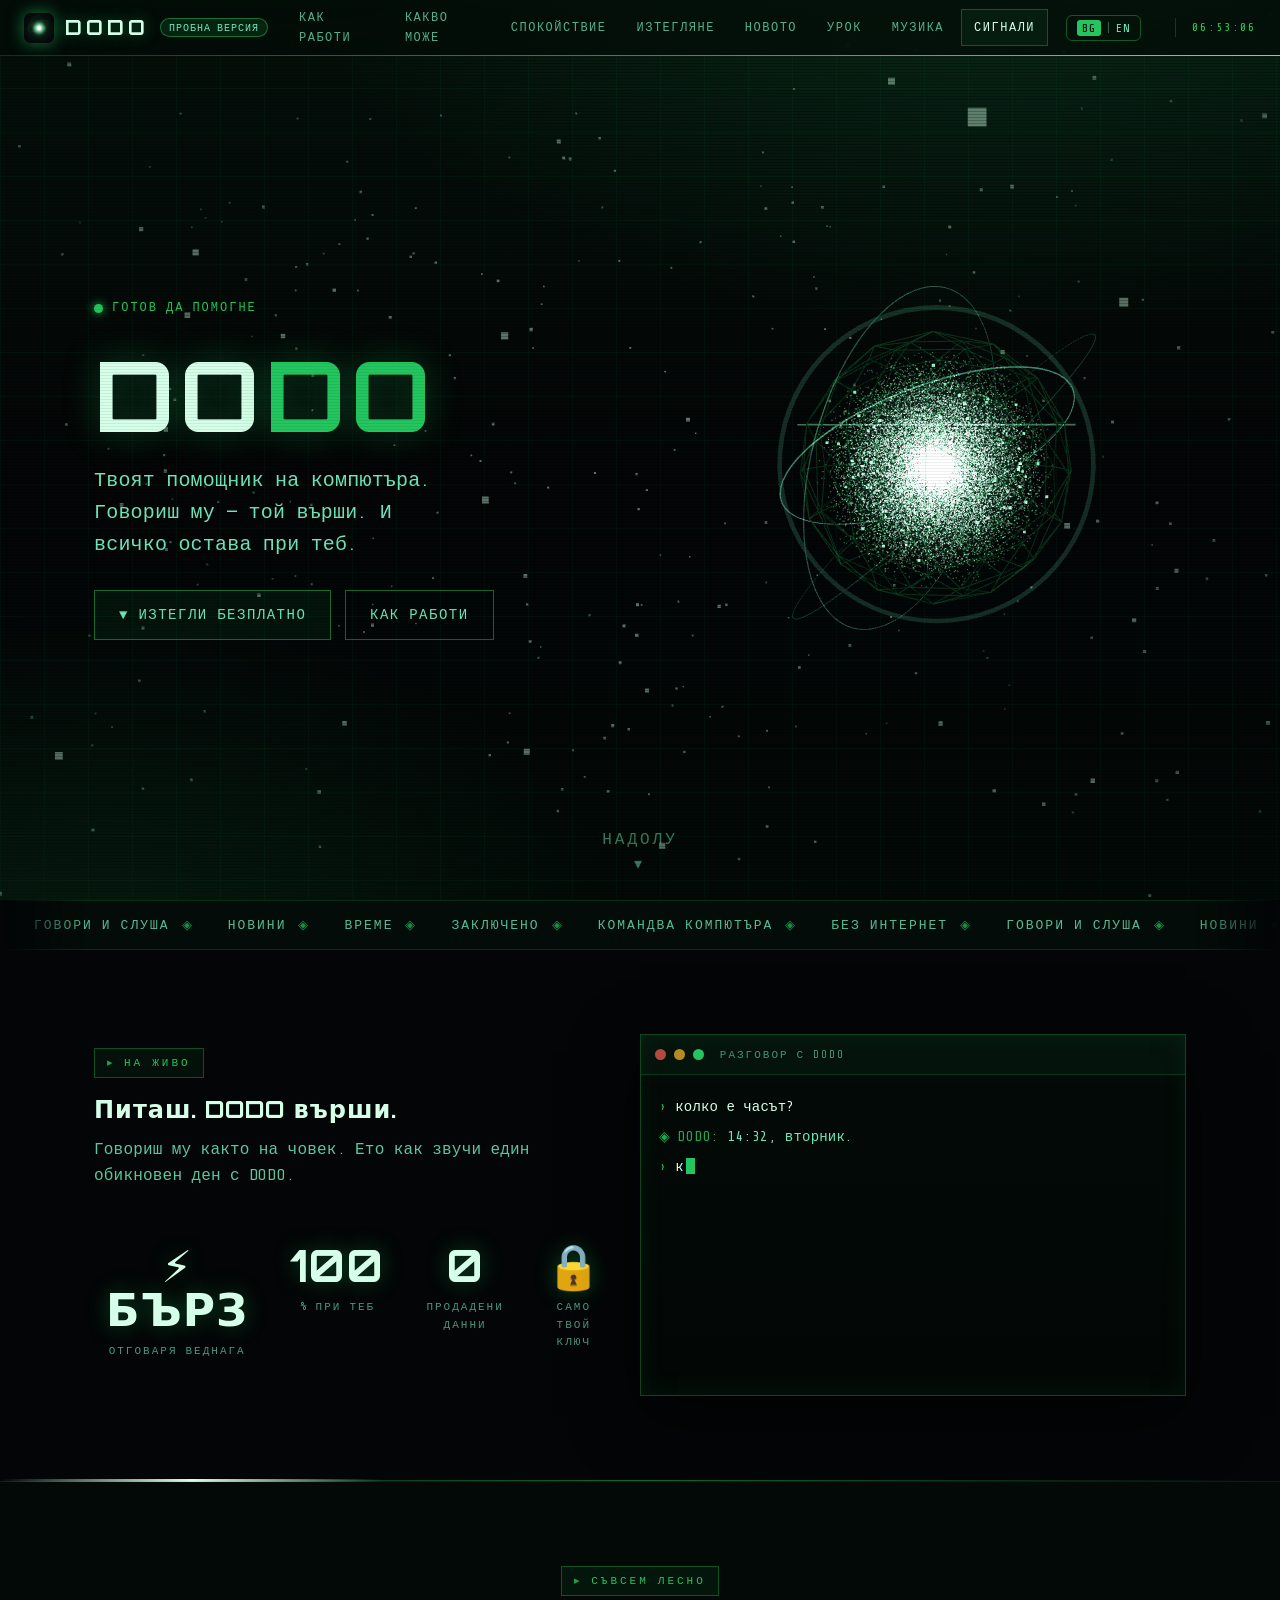
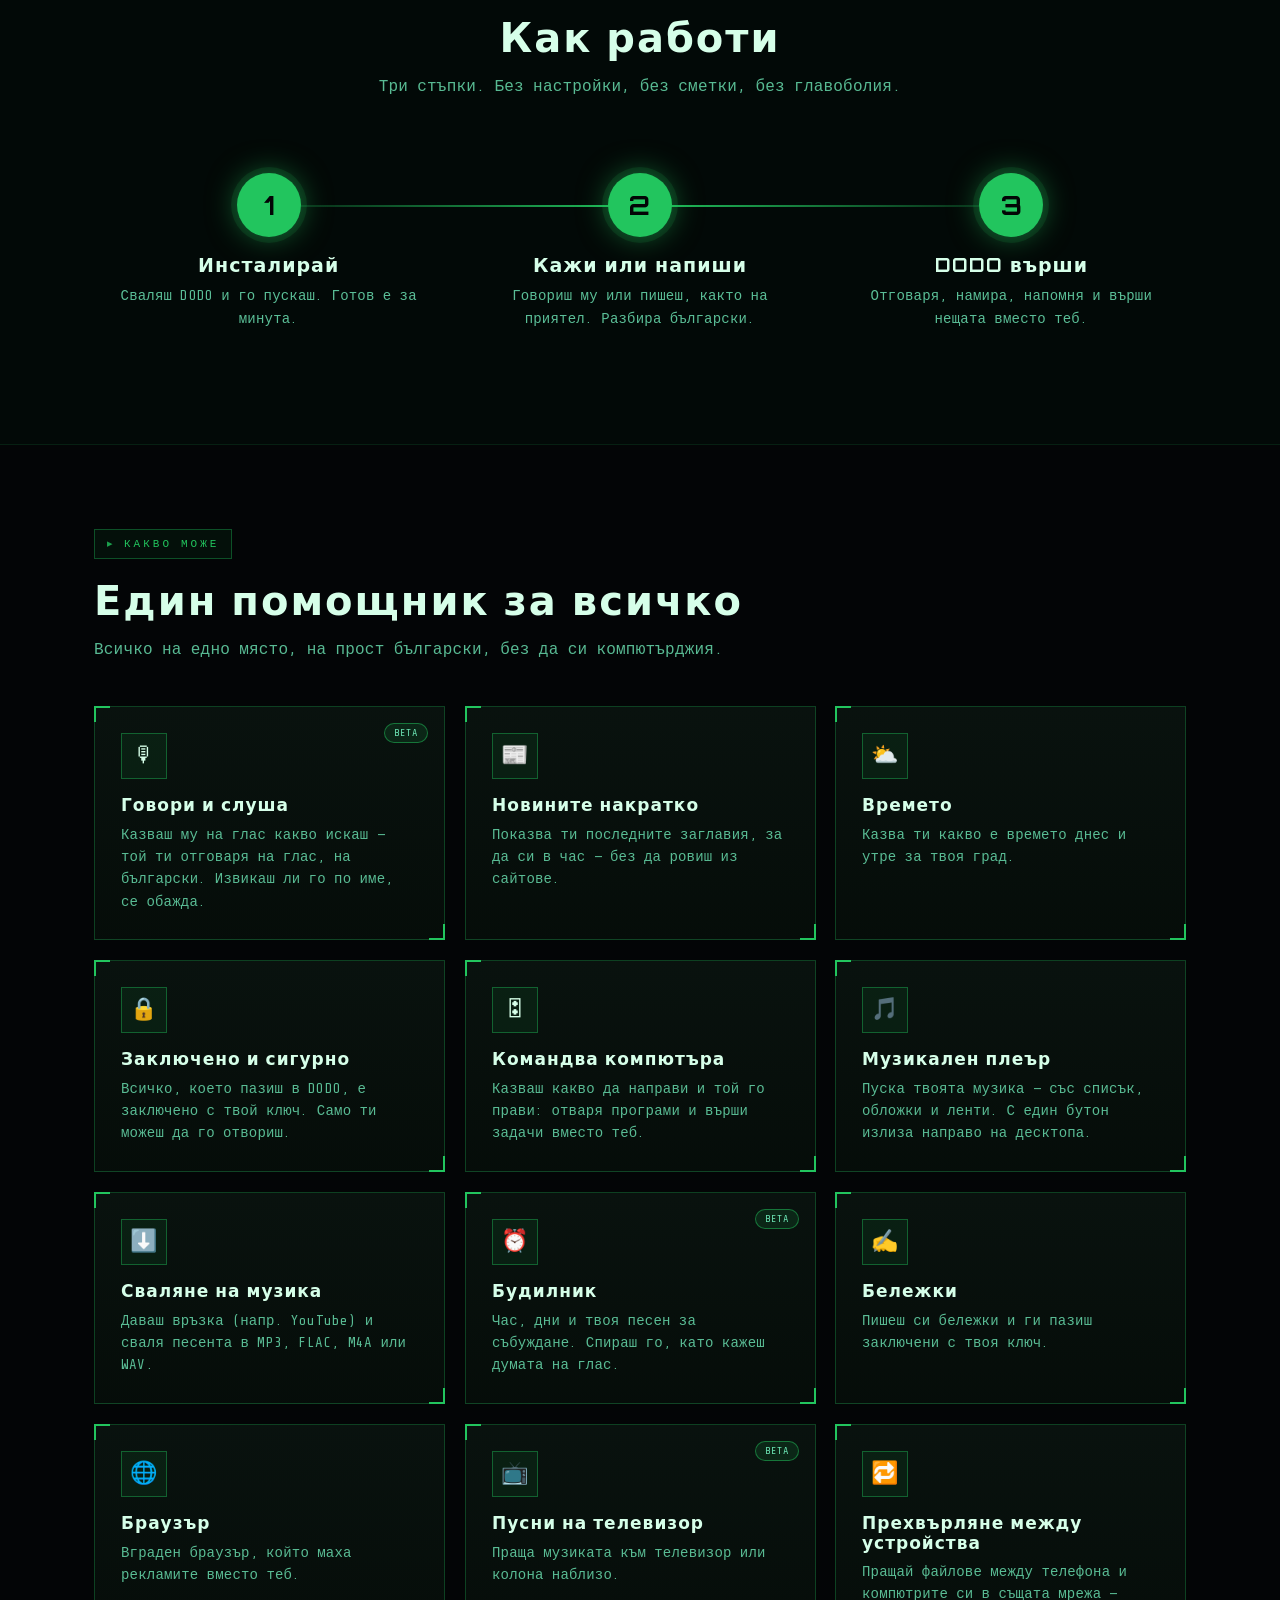
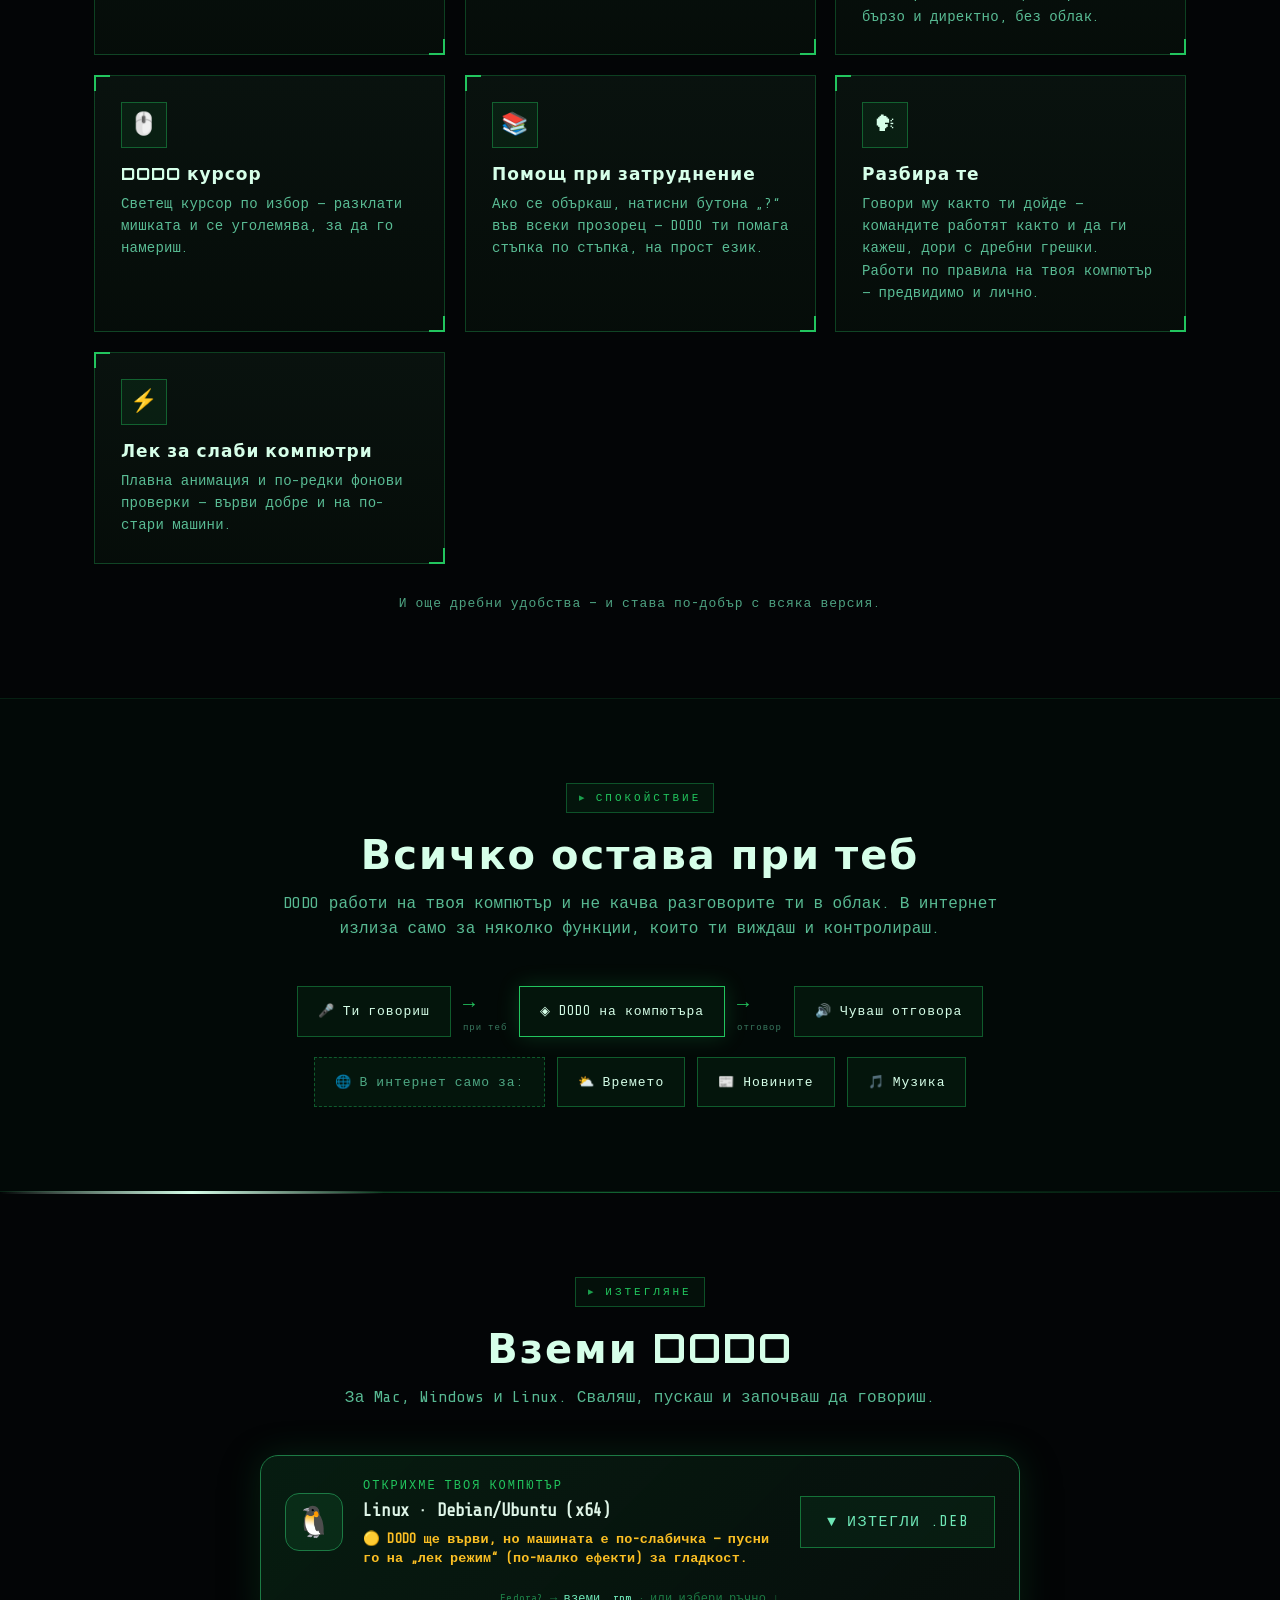
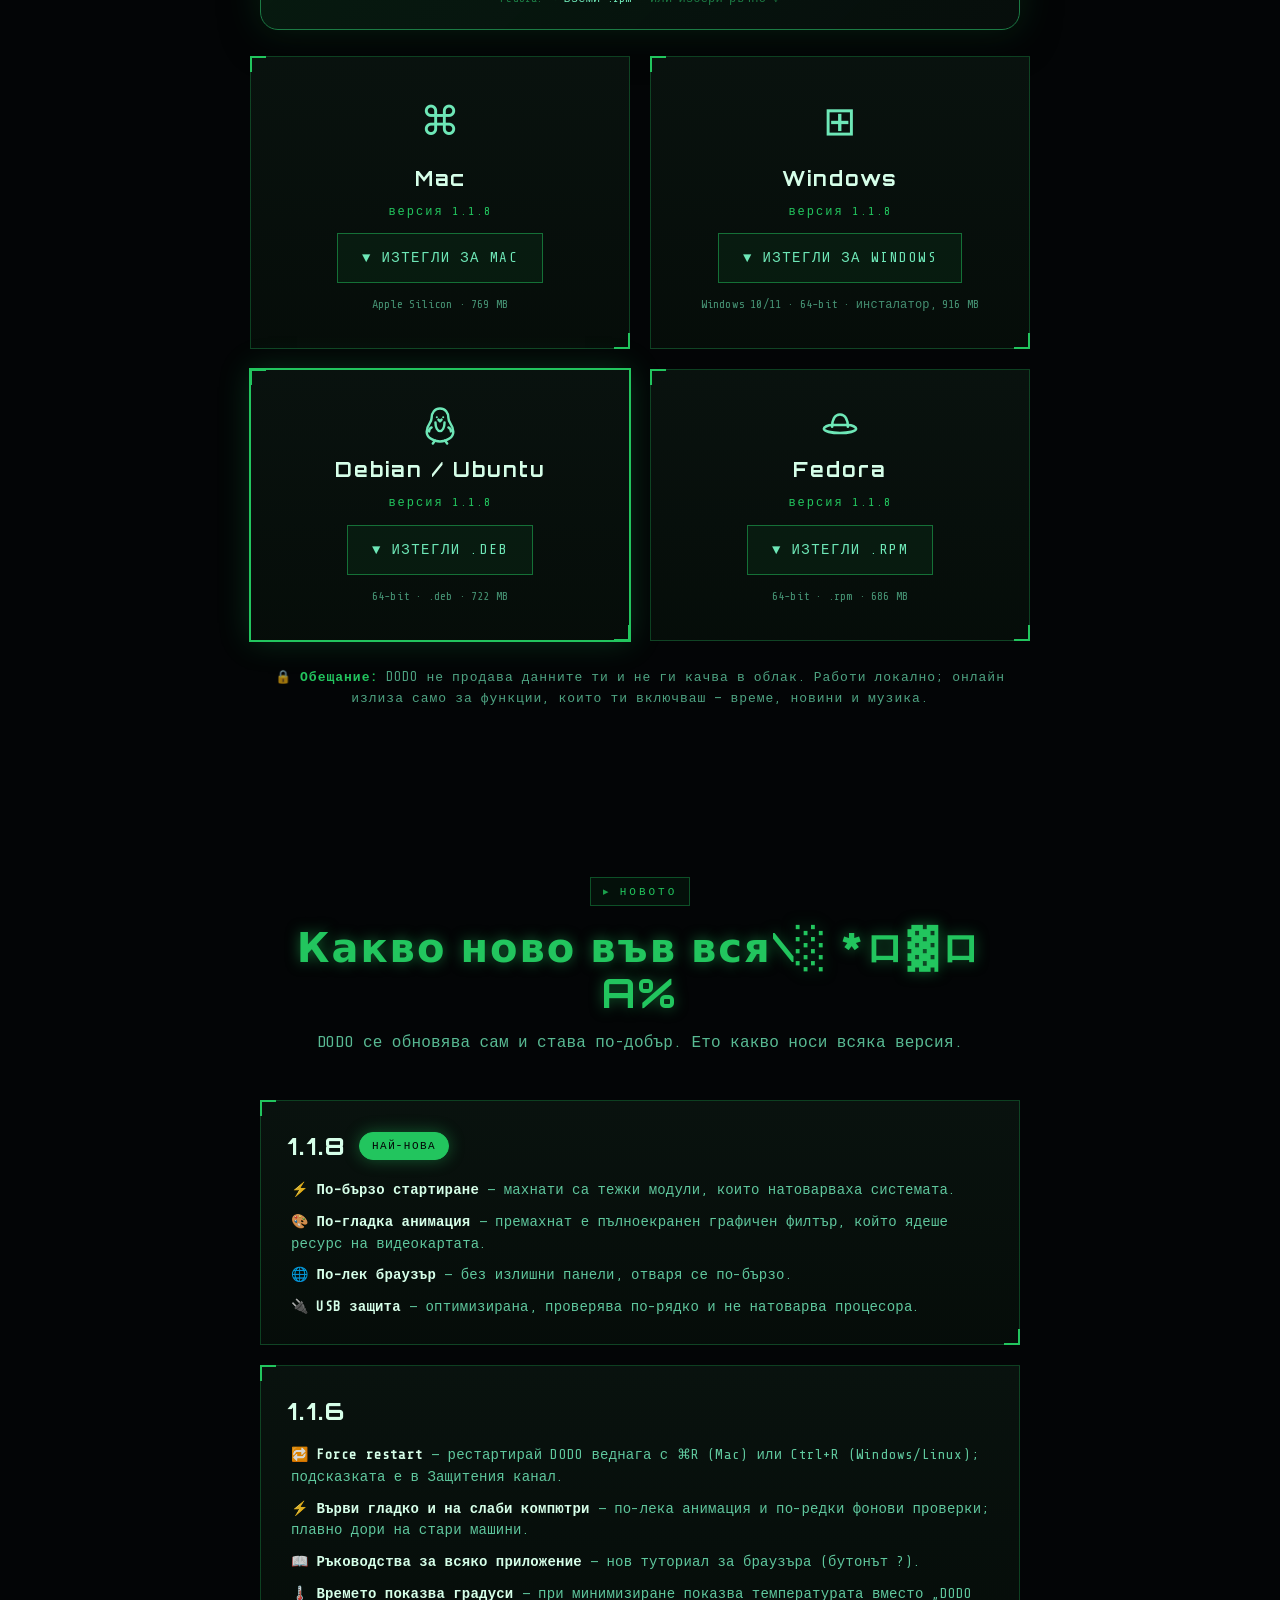
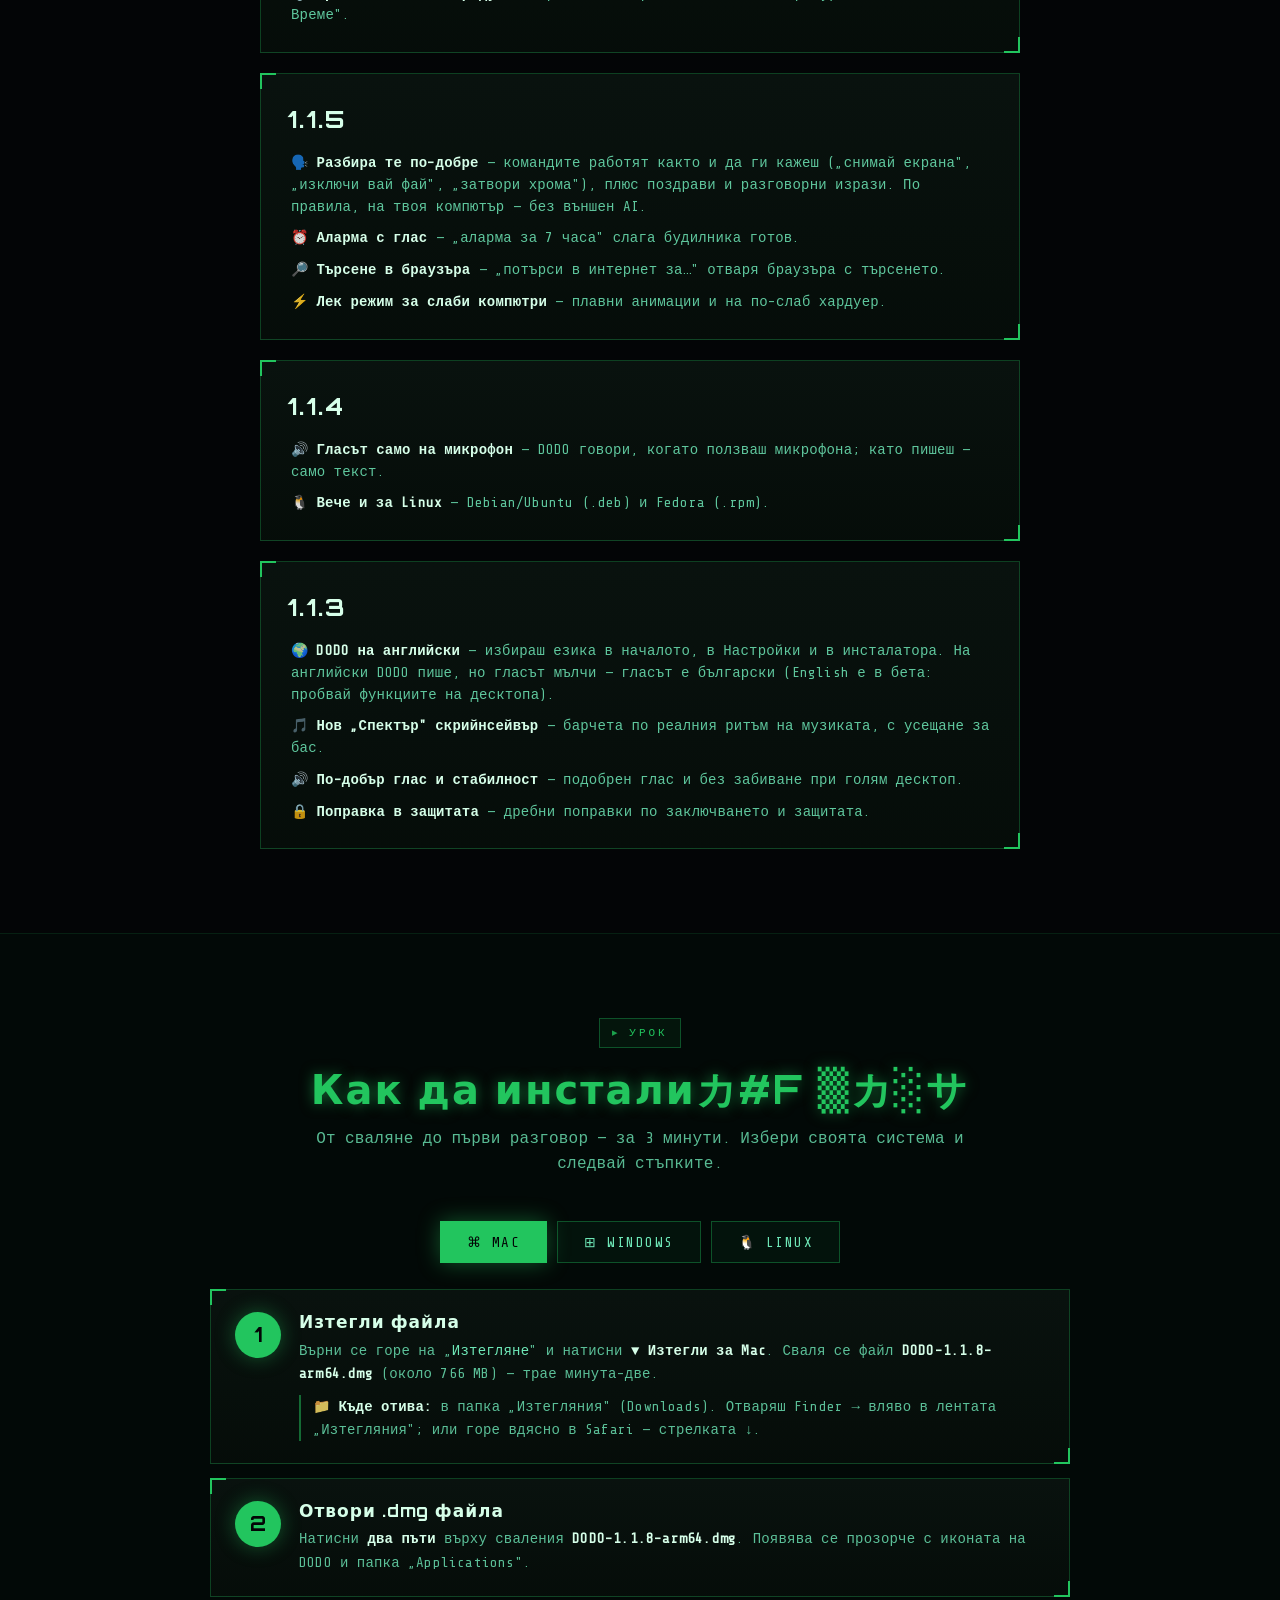
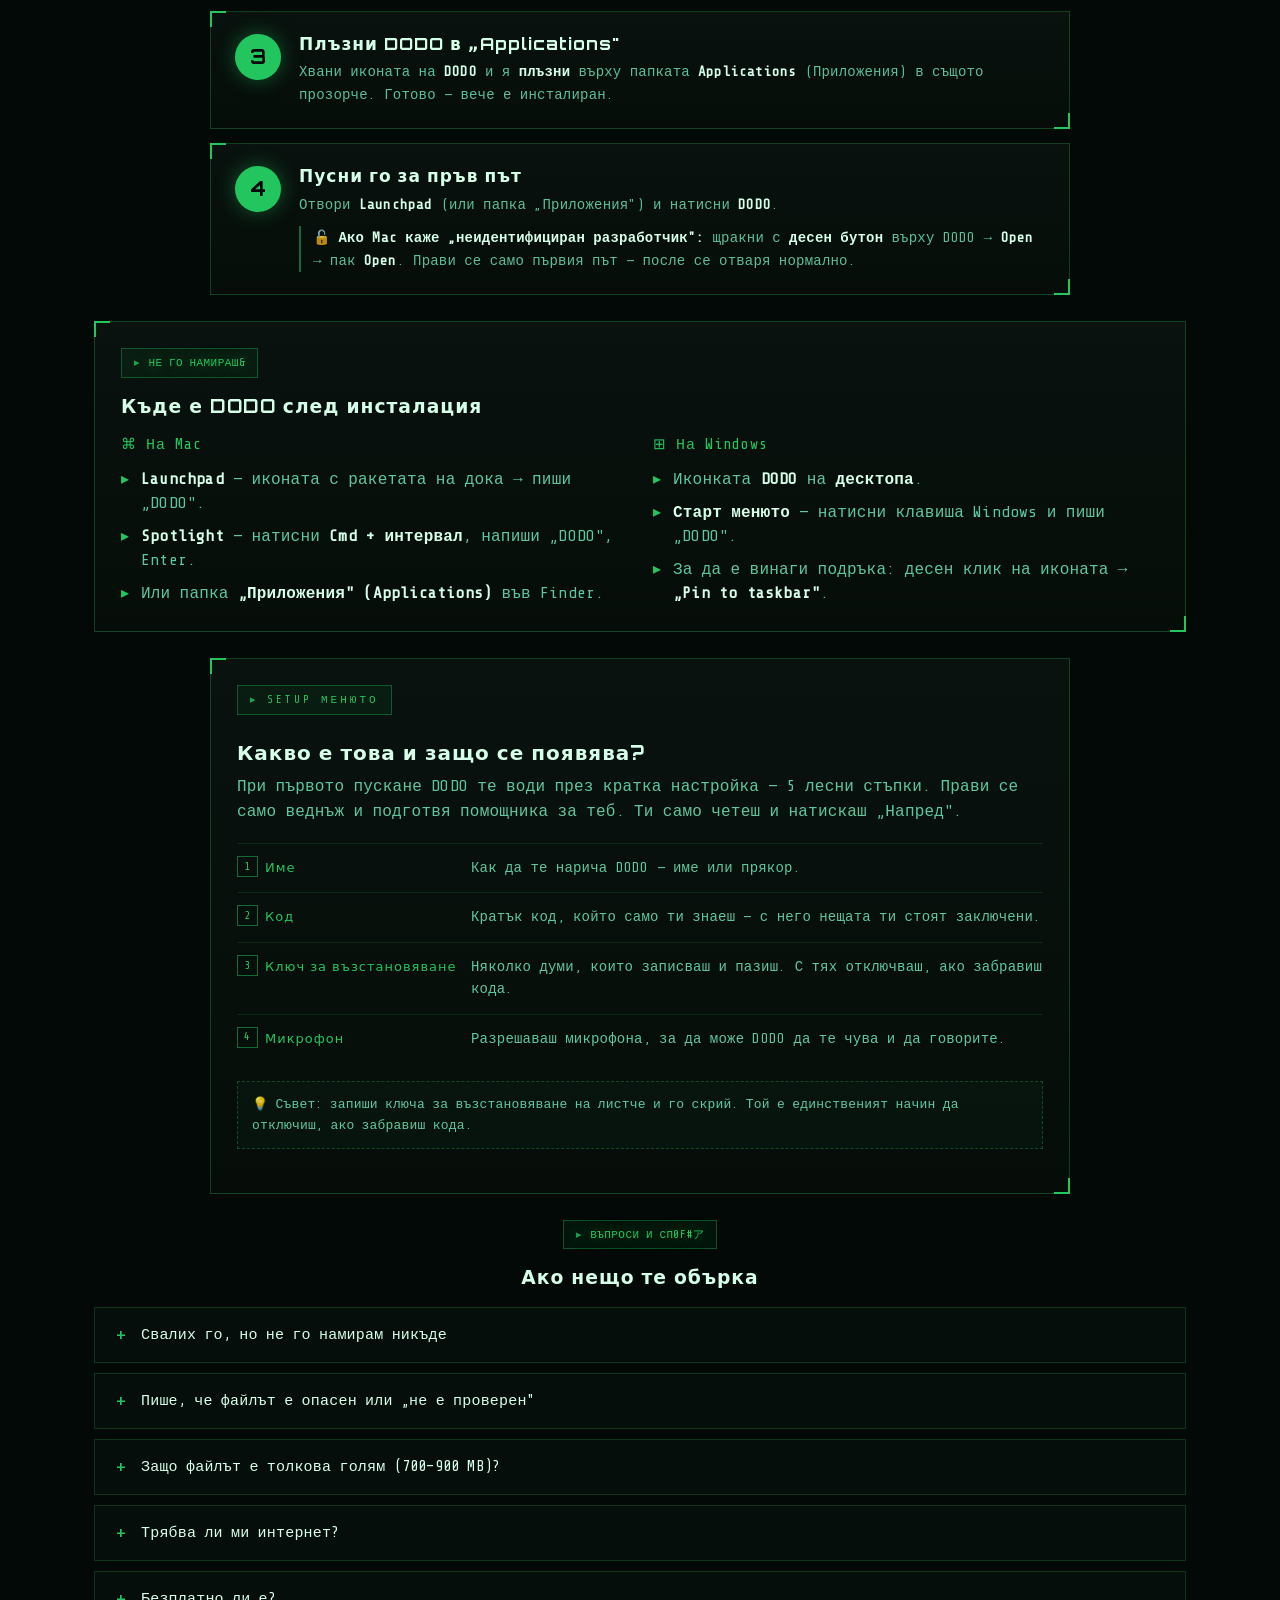
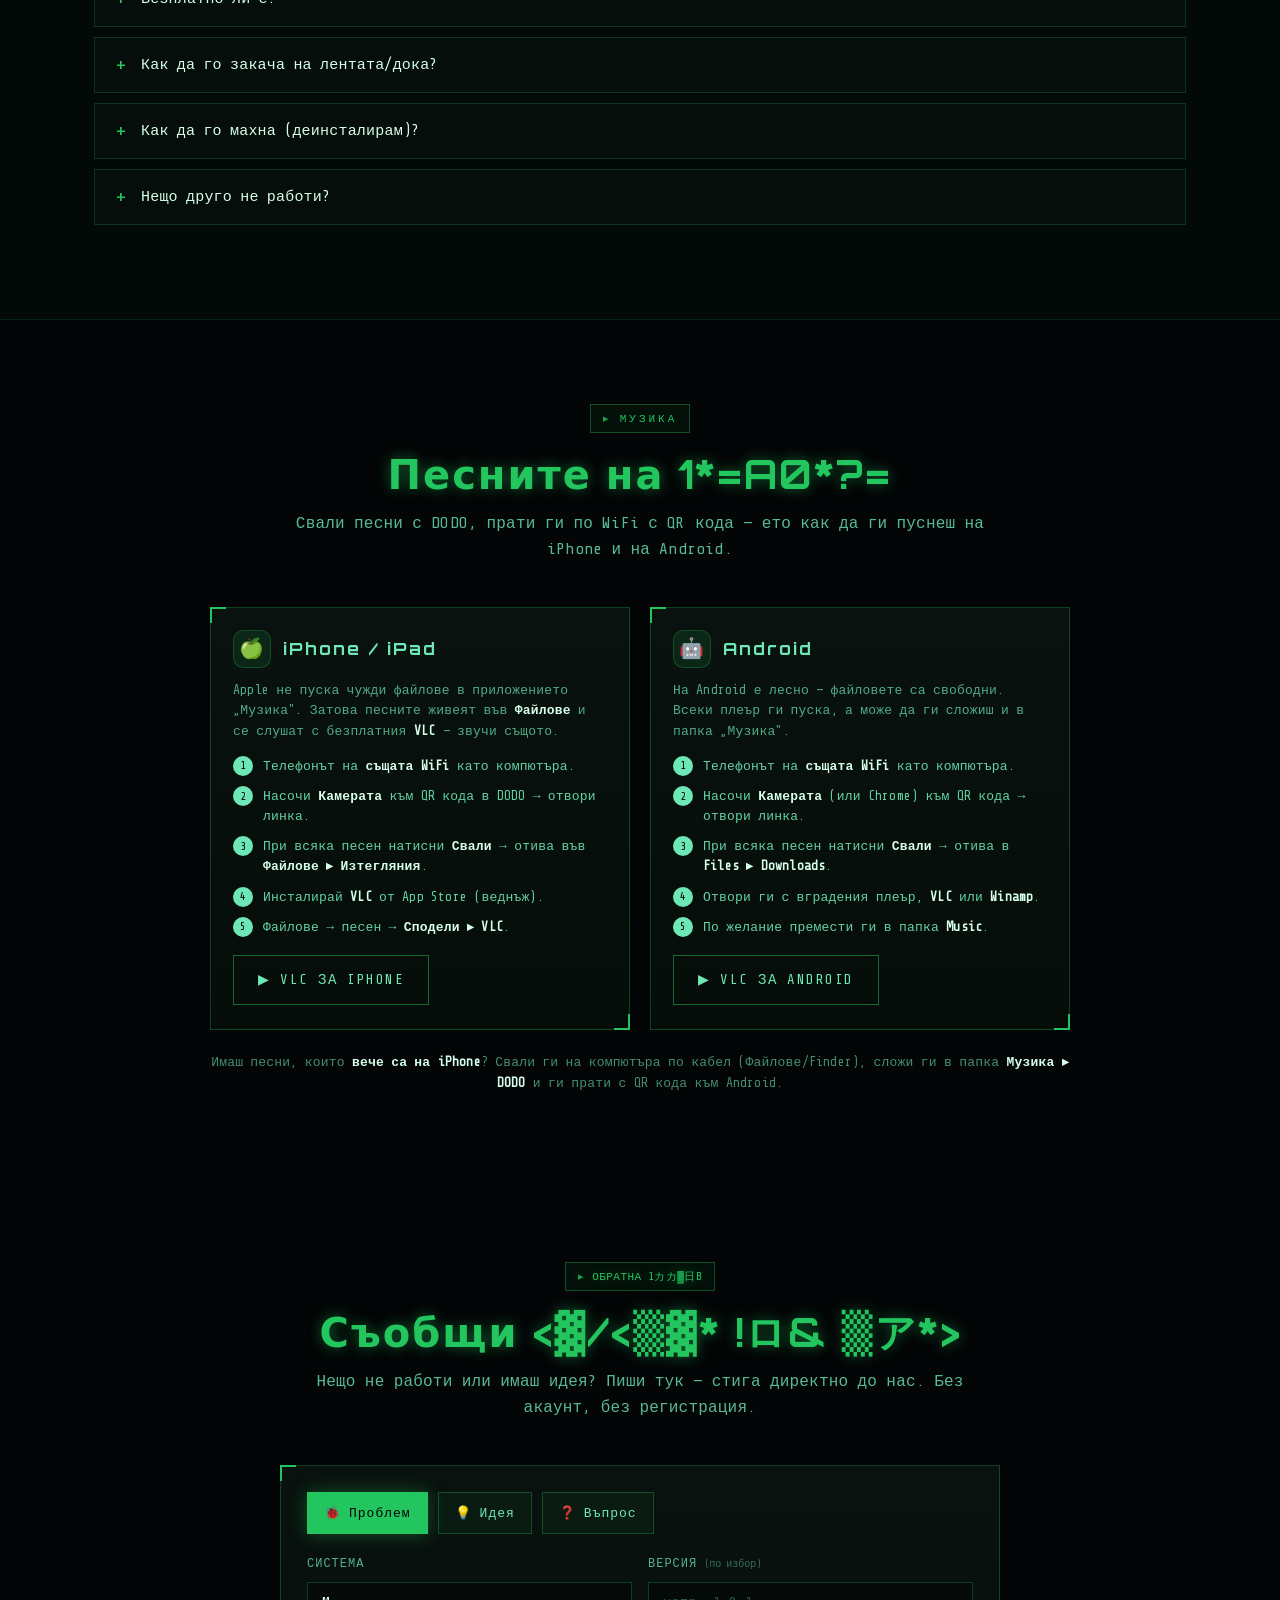
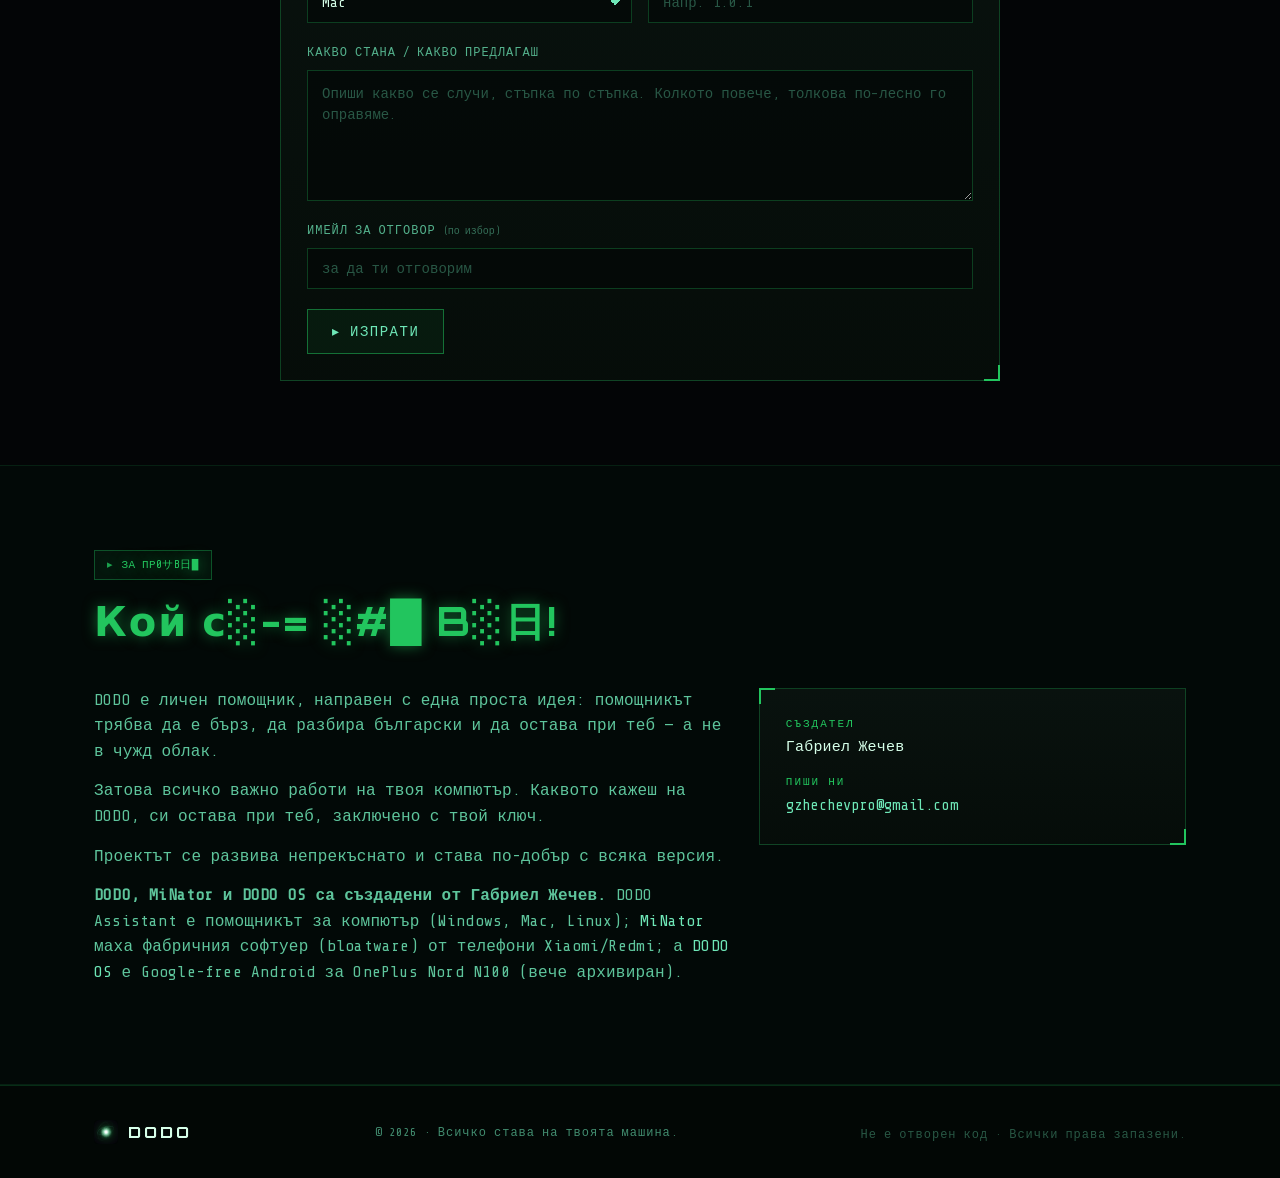
==== commit 51cd9b93: "SEO: Габриел Жечев = създател на DODO, MiNator и DODO OS (видим текст + schema) - Видим текст в „Кой" ====
--- a/index.html
+++ b/index.html
@@ -46,8 +46,8 @@
       "@id": "https://gpsn0w.github.io/DODO/#gabriel-zhechev",
       "name": "Габриел Жечев",
       "alternateName": ["Gabriel Zhechev", "Gabi Zhechev", "Габи Жечев"],
-      "jobTitle": "Създател на DODO Assistant",
-      "description": "Създател на DODO Assistant — личен офлайн помощник за Windows, Mac и Linux.",
+      "jobTitle": "Създател на DODO Assistant, MiNator и DODO OS",
+      "description": "Създател на DODO Assistant (личен офлайн помощник за Windows, Mac и Linux), както и на MiNator и DODO OS.",
       "url": "https://gpsn0w.github.io/DODO/",
       "sameAs": ["https://github.com/gpsn0w"]
     },
@@ -89,6 +89,25 @@
       ],
       "publisher": { "@id": "https://gpsn0w.github.io/DODO/#dodo" },
       "offers": { "@type": "Offer", "price": "0", "priceCurrency": "USD" }
+    },
+    {
+      "@type": "SoftwareApplication",
+      "@id": "https://gpsn0w.github.io/DODO/#dodo-os",
+      "name": "DODO OS",
+      "applicationCategory": "OperatingSystem",
+      "operatingSystem": "Android",
+      "creator": { "@id": "https://gpsn0w.github.io/DODO/#gabriel-zhechev" },
+      "author": { "@id": "https://gpsn0w.github.io/DODO/#gabriel-zhechev" },
+      "url": "https://gpsn0w.github.io/dodo-os/"
+    },
+    {
+      "@type": "SoftwareApplication",
+      "@id": "https://gpsn0w.github.io/DODO/#minator",
+      "name": "MiNator",
+      "applicationCategory": "UtilitiesApplication",
+      "creator": { "@id": "https://gpsn0w.github.io/DODO/#gabriel-zhechev" },
+      "author": { "@id": "https://gpsn0w.github.io/DODO/#gabriel-zhechev" },
+      "url": "https://gpsn0w.github.io/MiNator/"
     }
   ]
 }
@@ -589,7 +608,7 @@
 				<p data-en="DODO is a personal helper built on one simple idea: a helper should be fast, understand Bulgarian and stay with you — not in someone else's cloud.">DODO е личен помощник, направен с една проста идея: помощникът трябва да е бърз, да разбира българ­ски и да остава при теб — а не в чужд облак.</p>
 				<p data-en="That is why everything important runs on your computer. Whatever you tell DODO stays with you, locked with your key.">Затова всичко важно работи на твоя компютър. Каквото кажеш на DODO, си остава при теб, заключено с твой ключ.</p>
 				<p data-en="The project keeps evolving and gets better with every version.">Проектът се развива непрекъснато и става по-добър с всяка версия.</p>
-				<p data-en="DODO Assistant is created by &lt;b&gt;Gabriel Zhechev&lt;/b&gt;."><b>DODO Assistant</b> е създаден от <b>Габриел Жечев</b>.</p>
+				<p data-en="&lt;b&gt;DODO, MiNator and DODO OS are all created by Gabriel Zhechev.&lt;/b&gt; DODO Assistant is the desktop helper for Windows, Mac and Linux; &lt;a href=&quot;https://gpsn0w.github.io/MiNator/&quot;&gt;MiNator&lt;/a&gt; removes factory bloatware from Xiaomi/Redmi phones; and &lt;a href=&quot;https://gpsn0w.github.io/dodo-os/&quot;&gt;DODO OS&lt;/a&gt; is a Google-free Android for the OnePlus Nord N100 (now archived)."><b>DODO, MiNator и DODO OS са създадени от Габриел Жечев.</b> DODO Assistant е помощникът за компютър (Windows, Mac, Linux); <a href="https://gpsn0w.github.io/MiNator/">MiNator</a> маха фабричния софтуер (bloatware) от телефони Xiaomi/Redmi; а <a href="https://gpsn0w.github.io/dodo-os/">DODO OS</a> е Google-free Android за OnePlus Nord N100 (вече архивиран).</p>
 			</div>
 			<div class="panel reveal">
 				<ul class="contact-list">
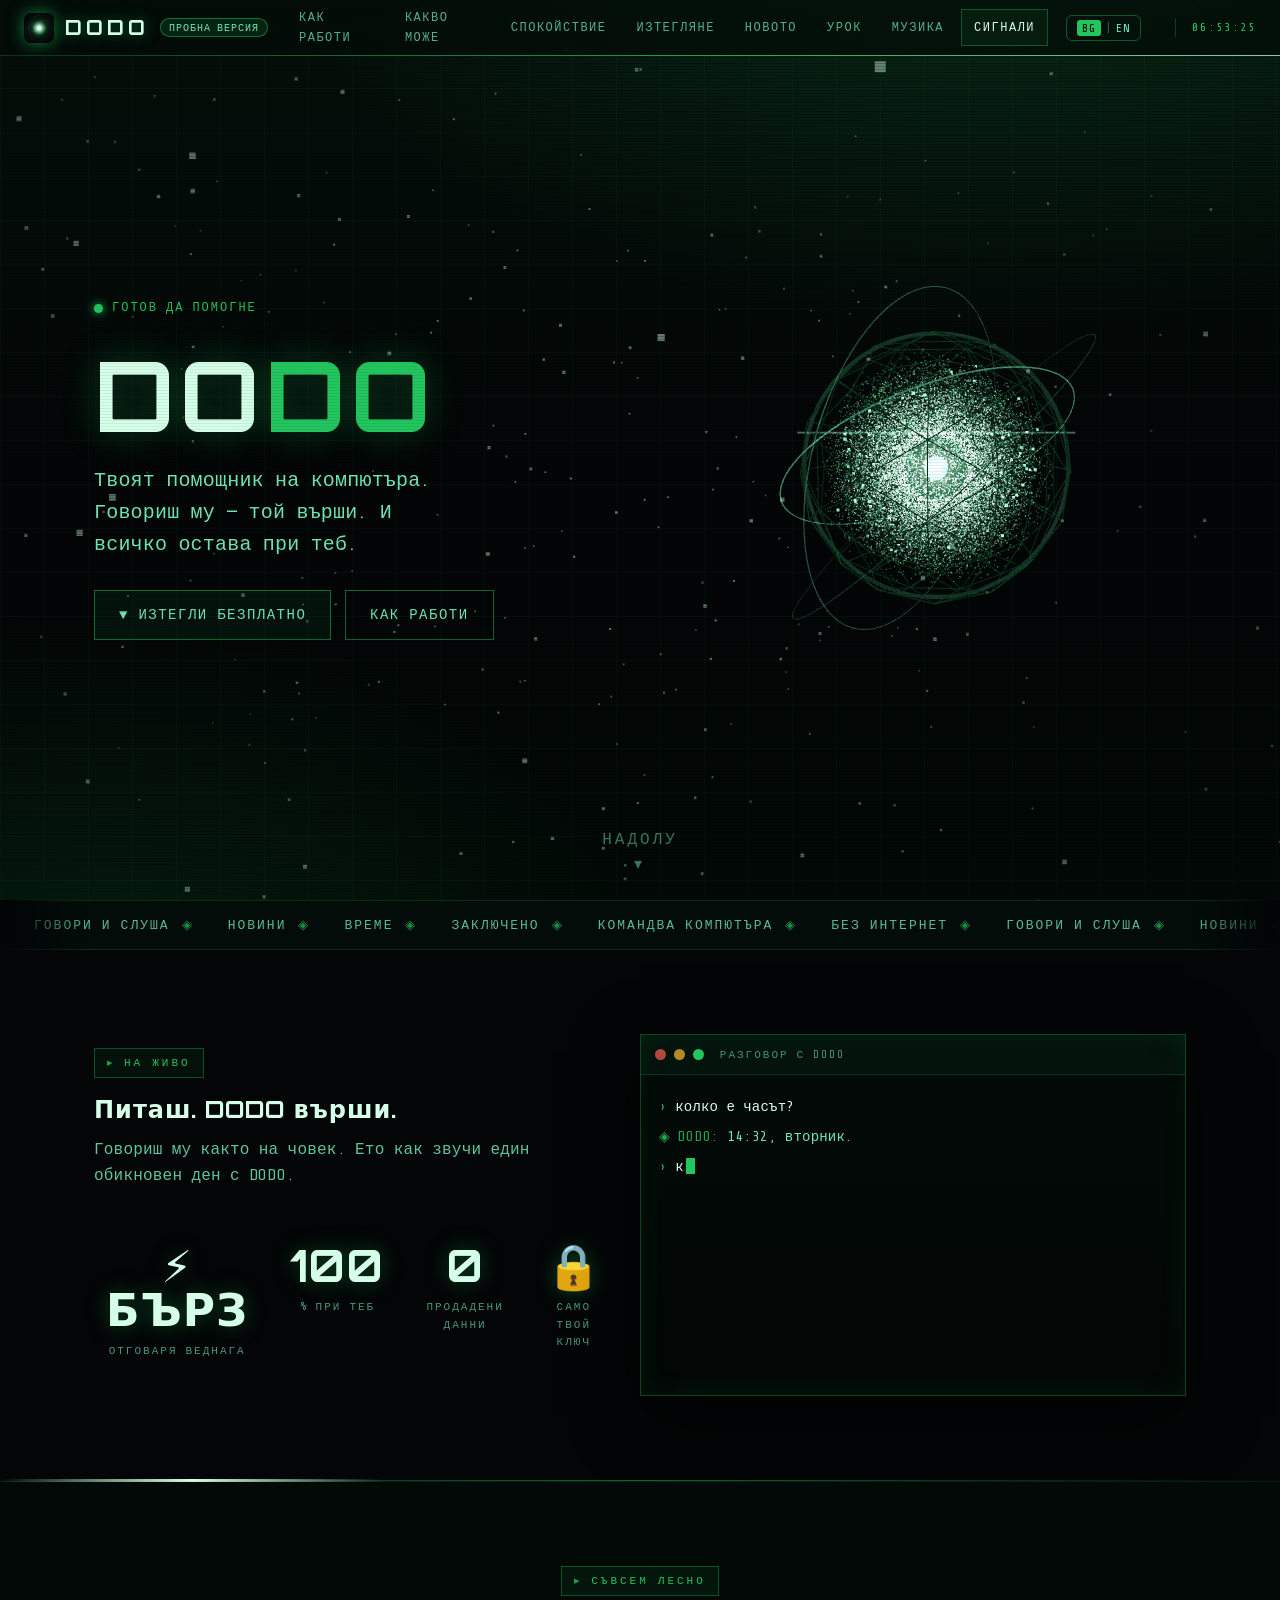
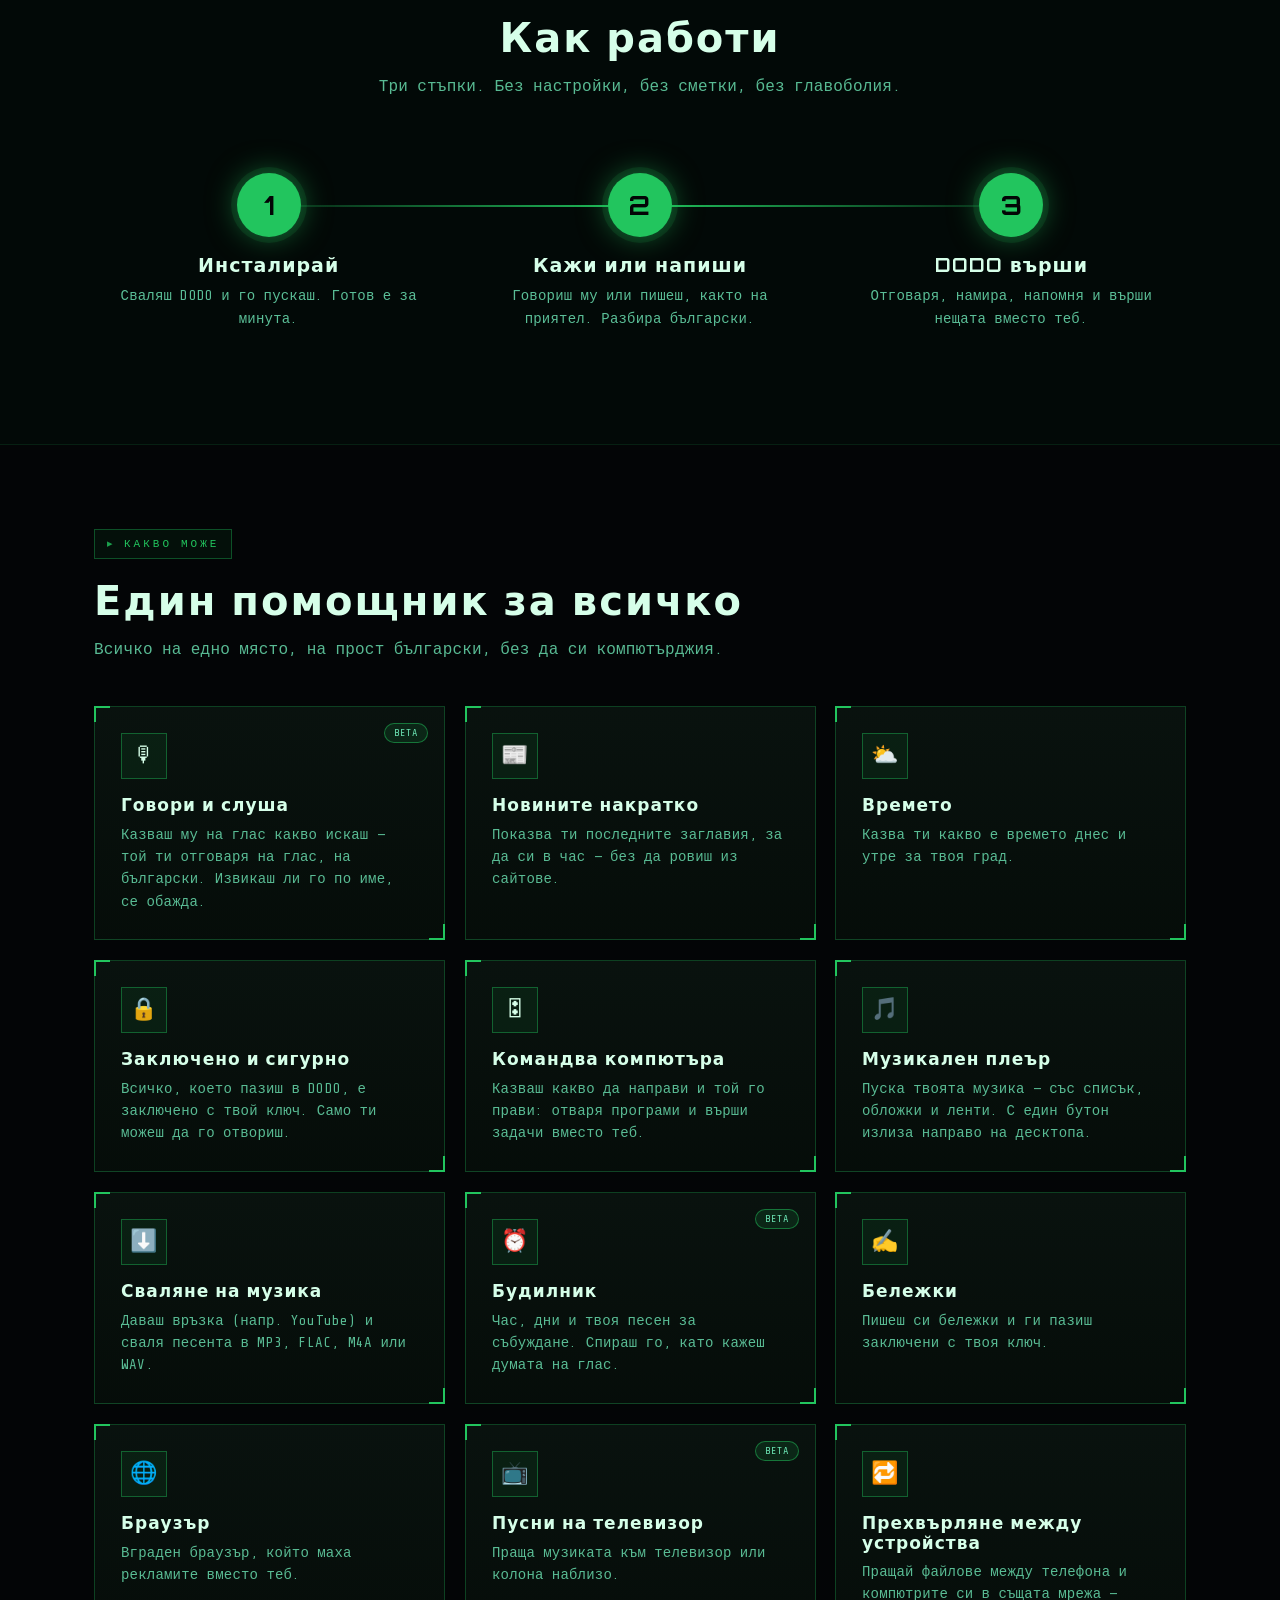
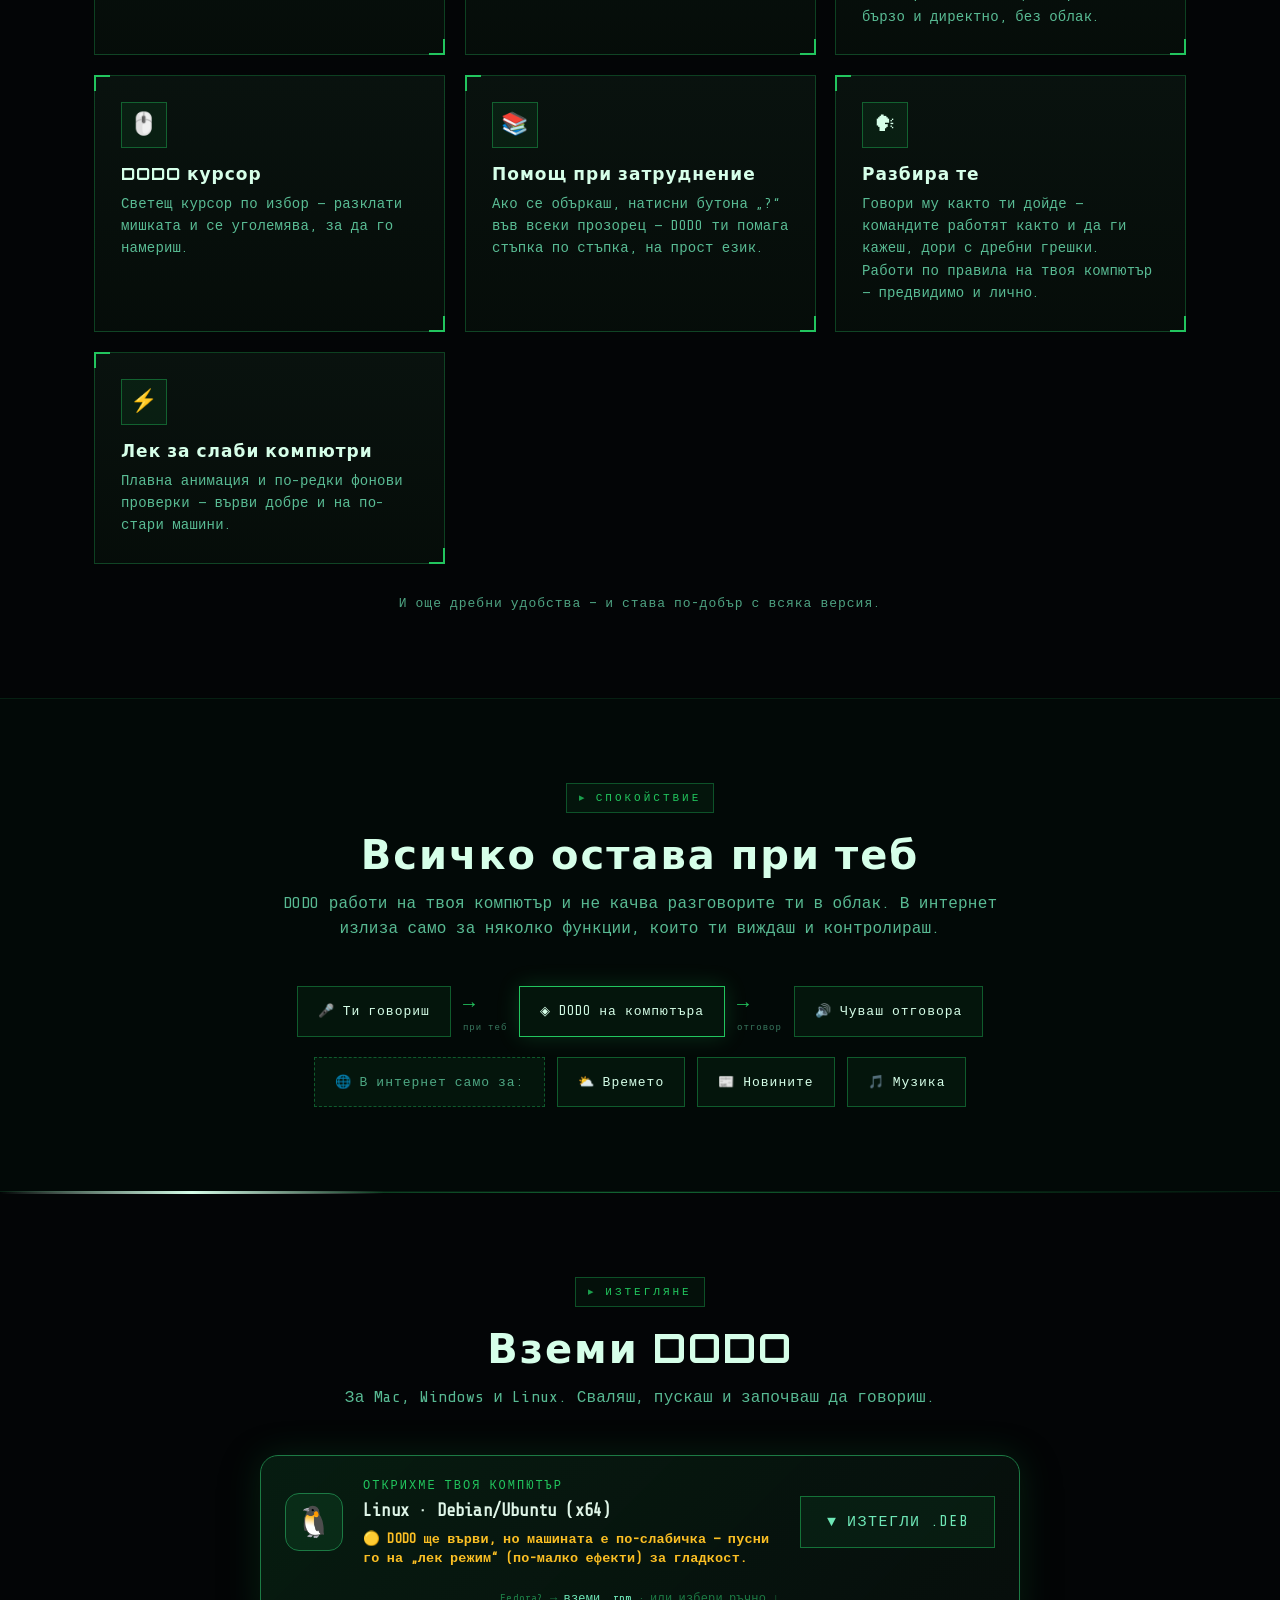
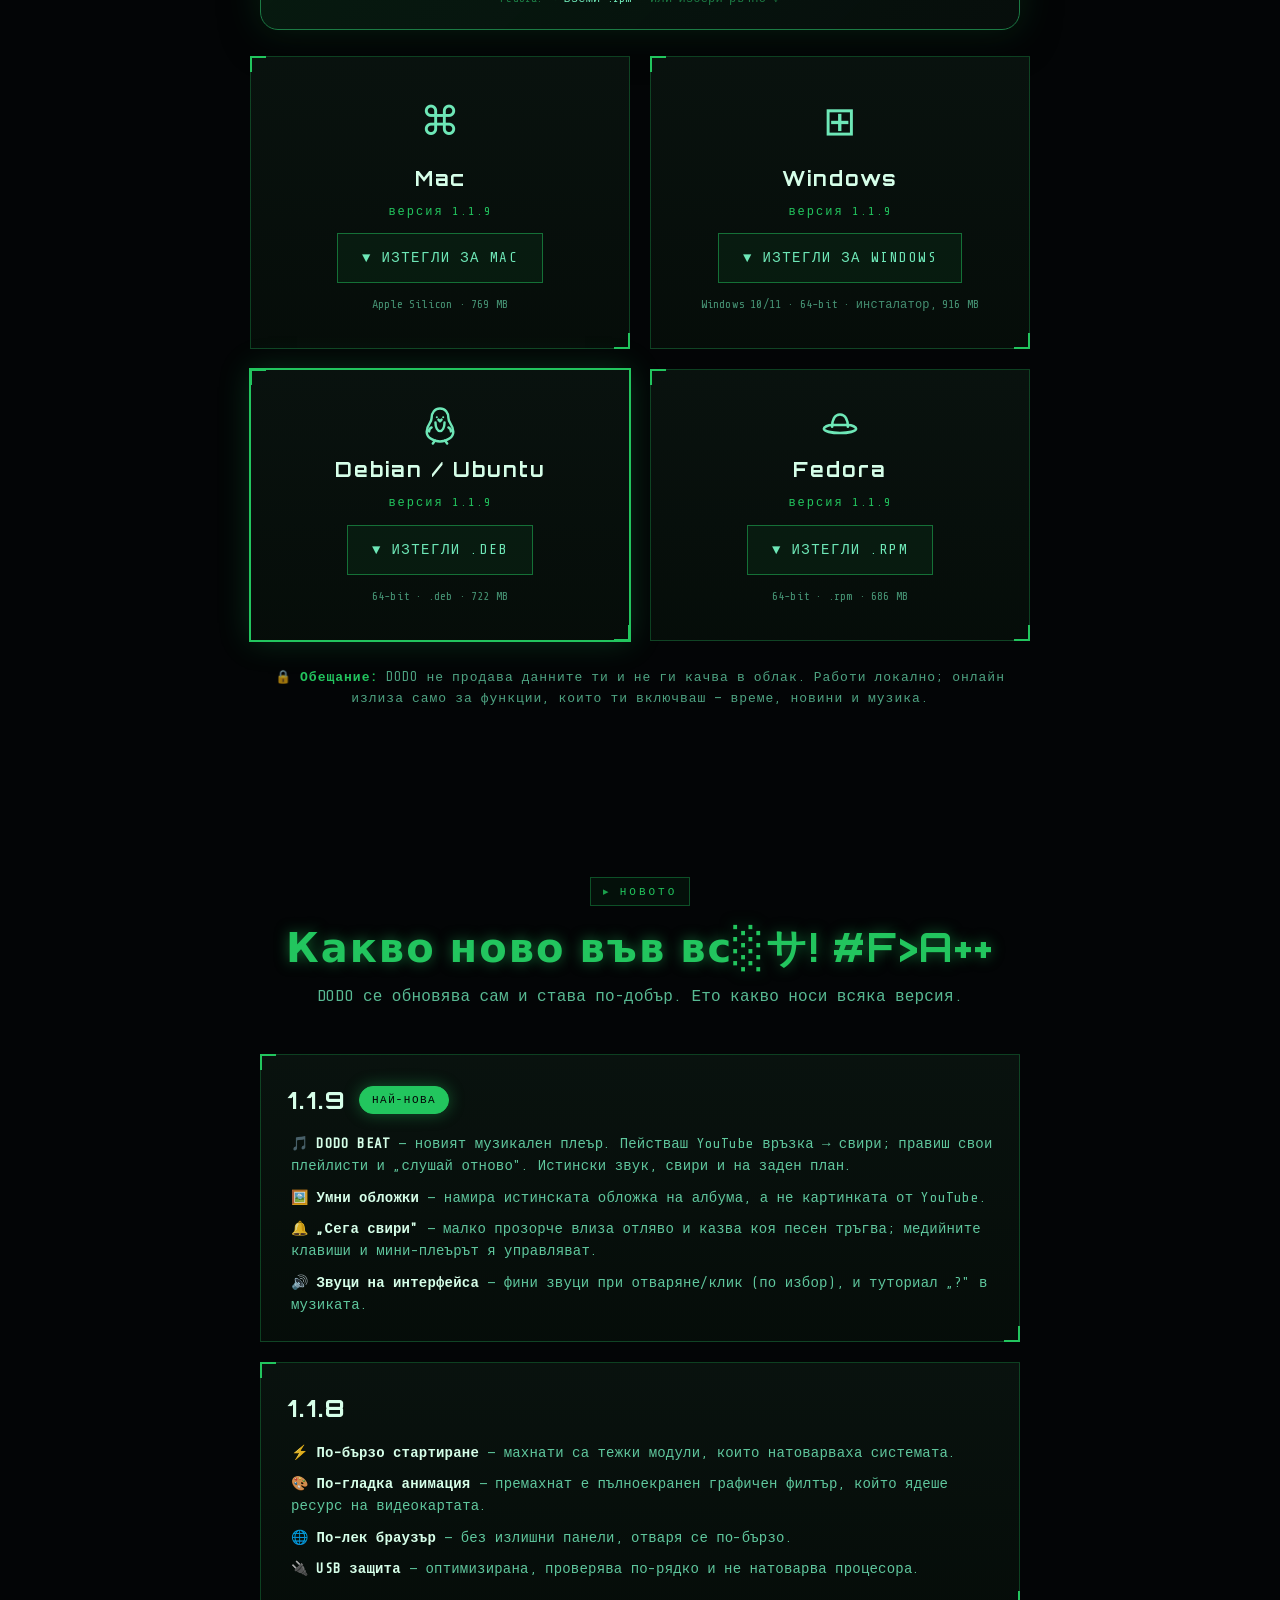
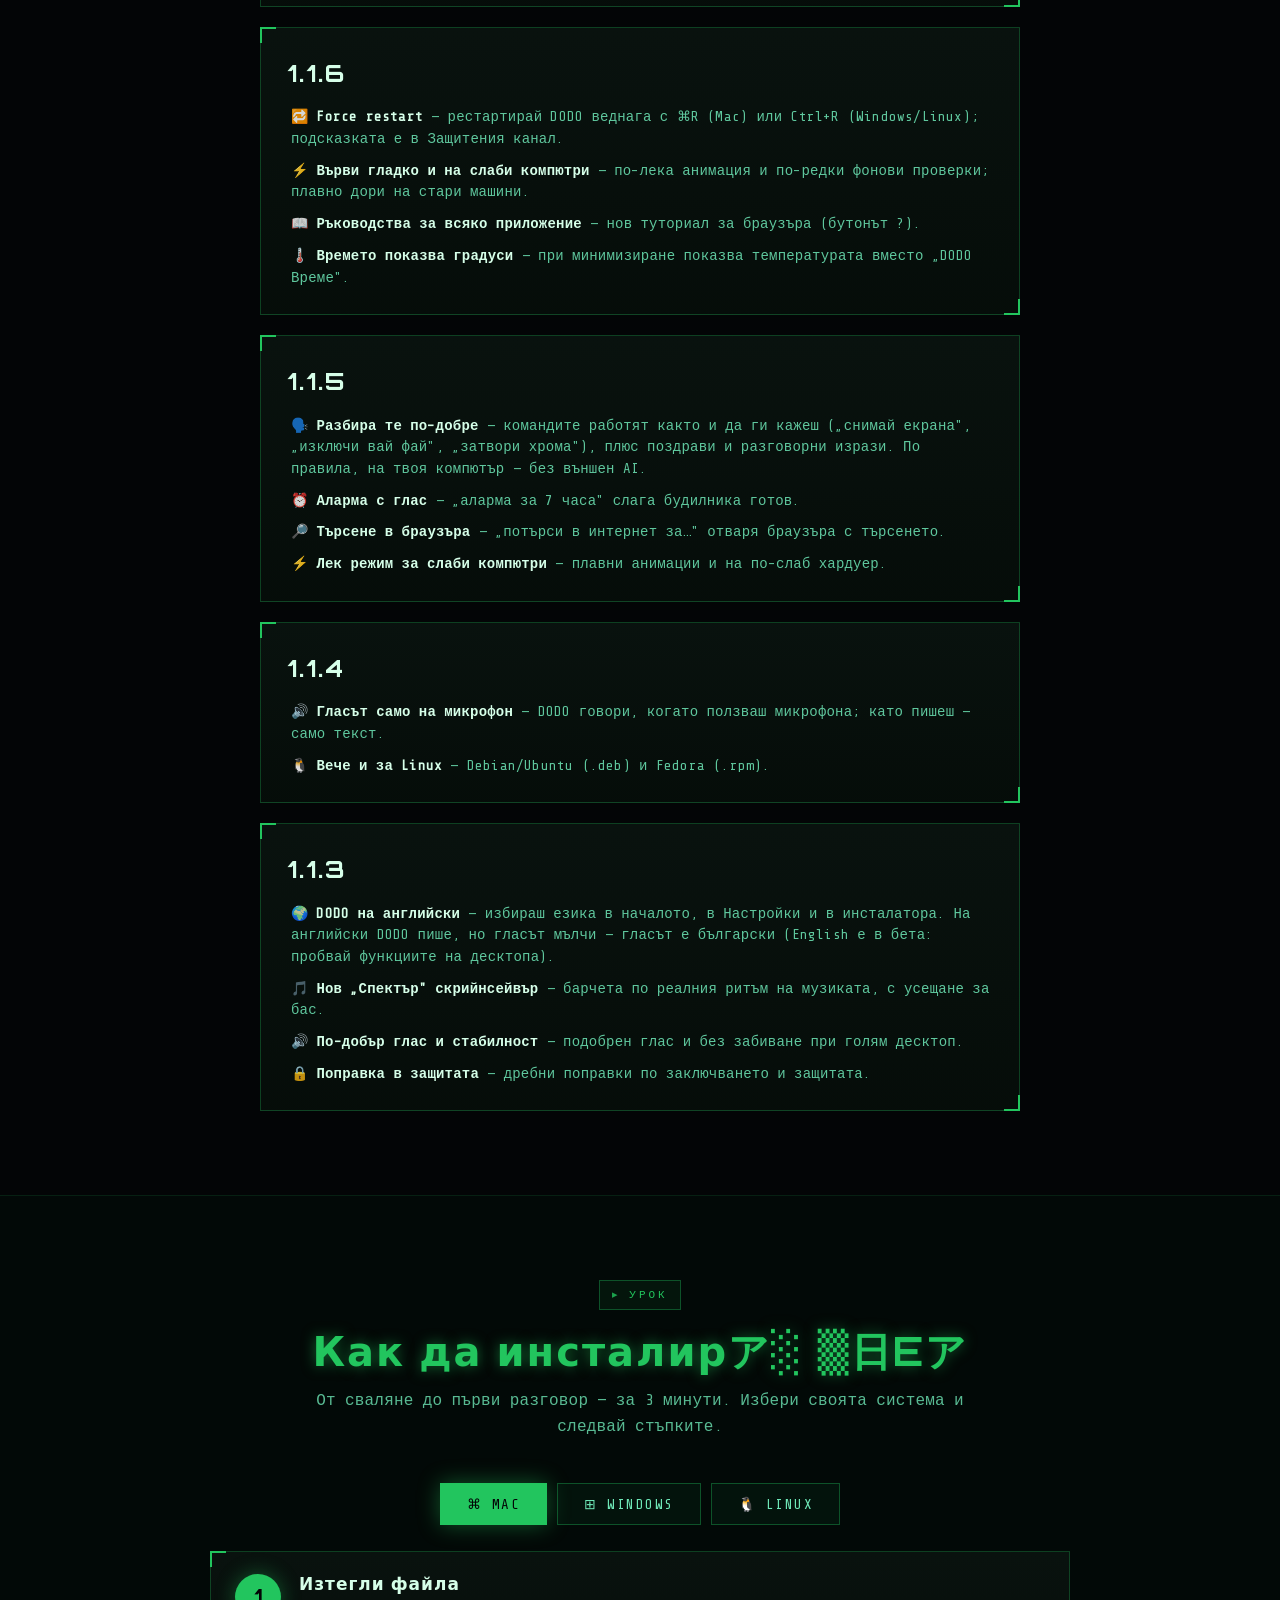
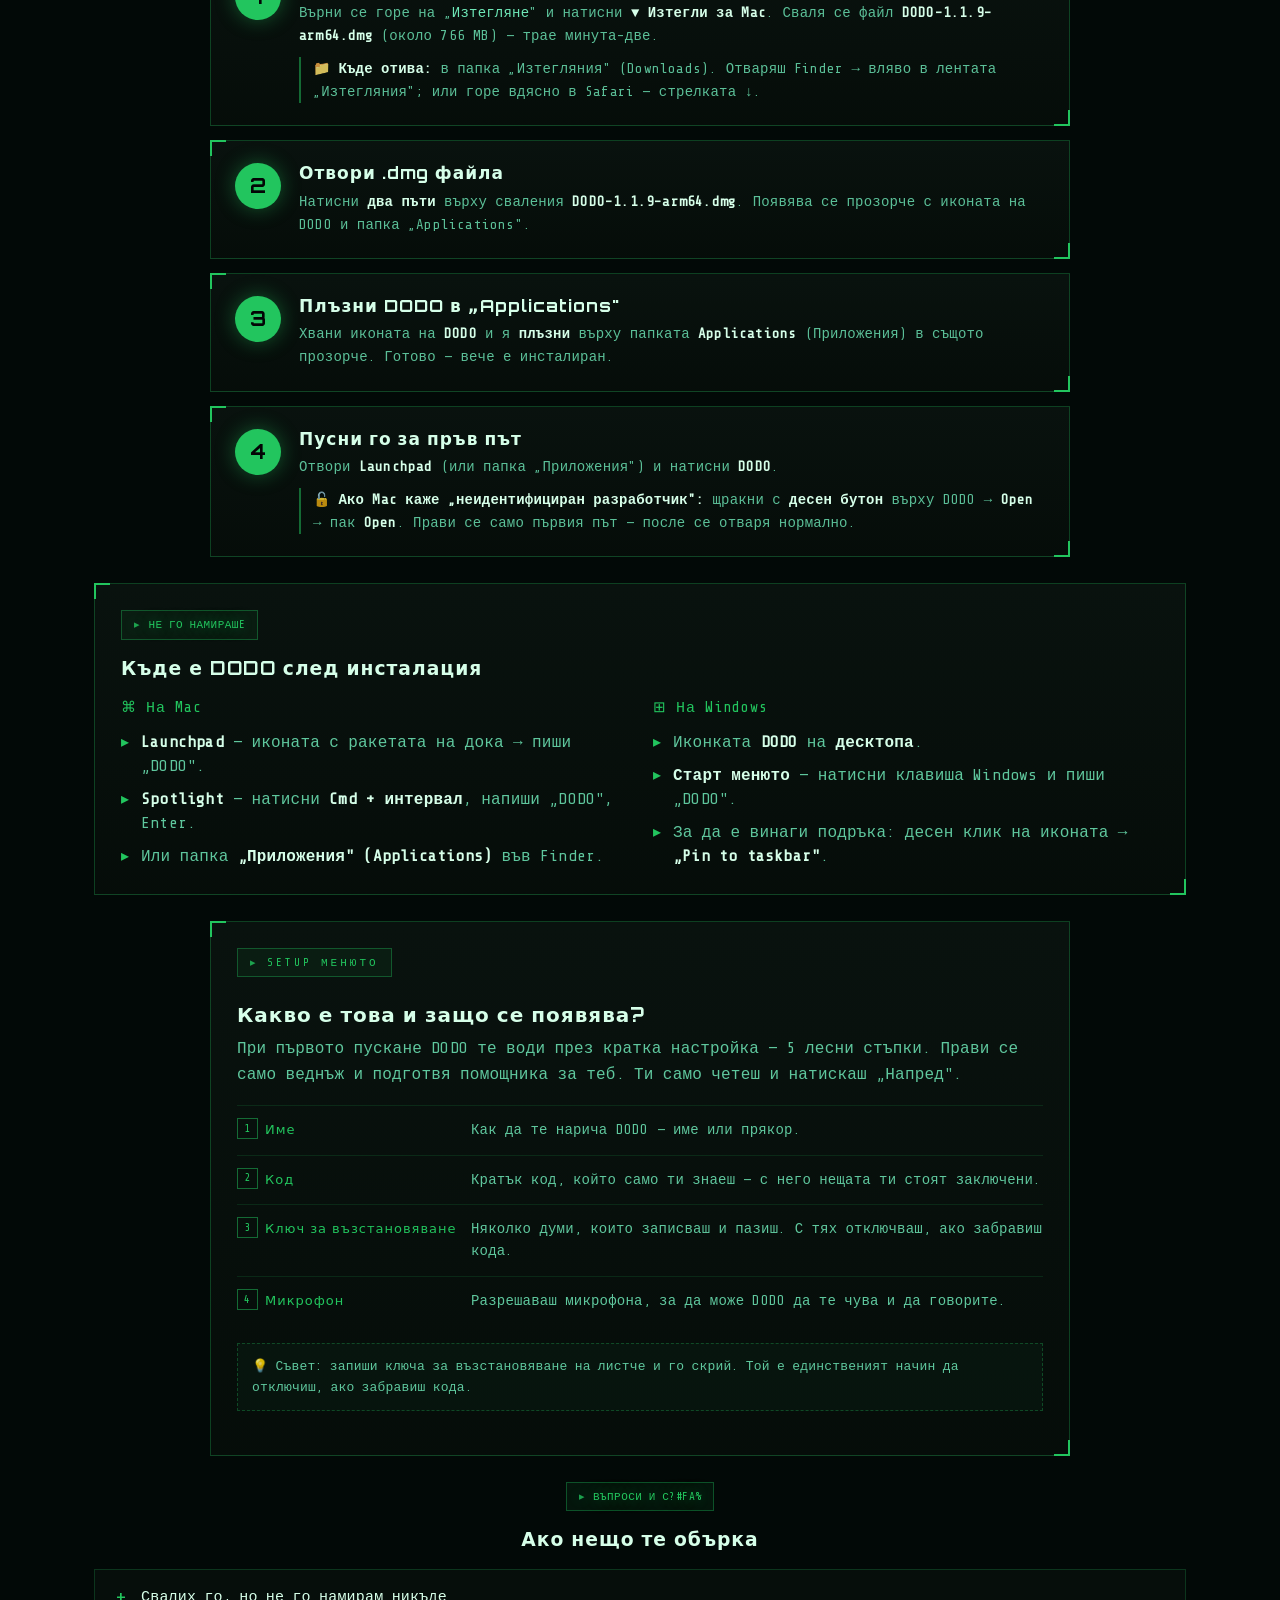
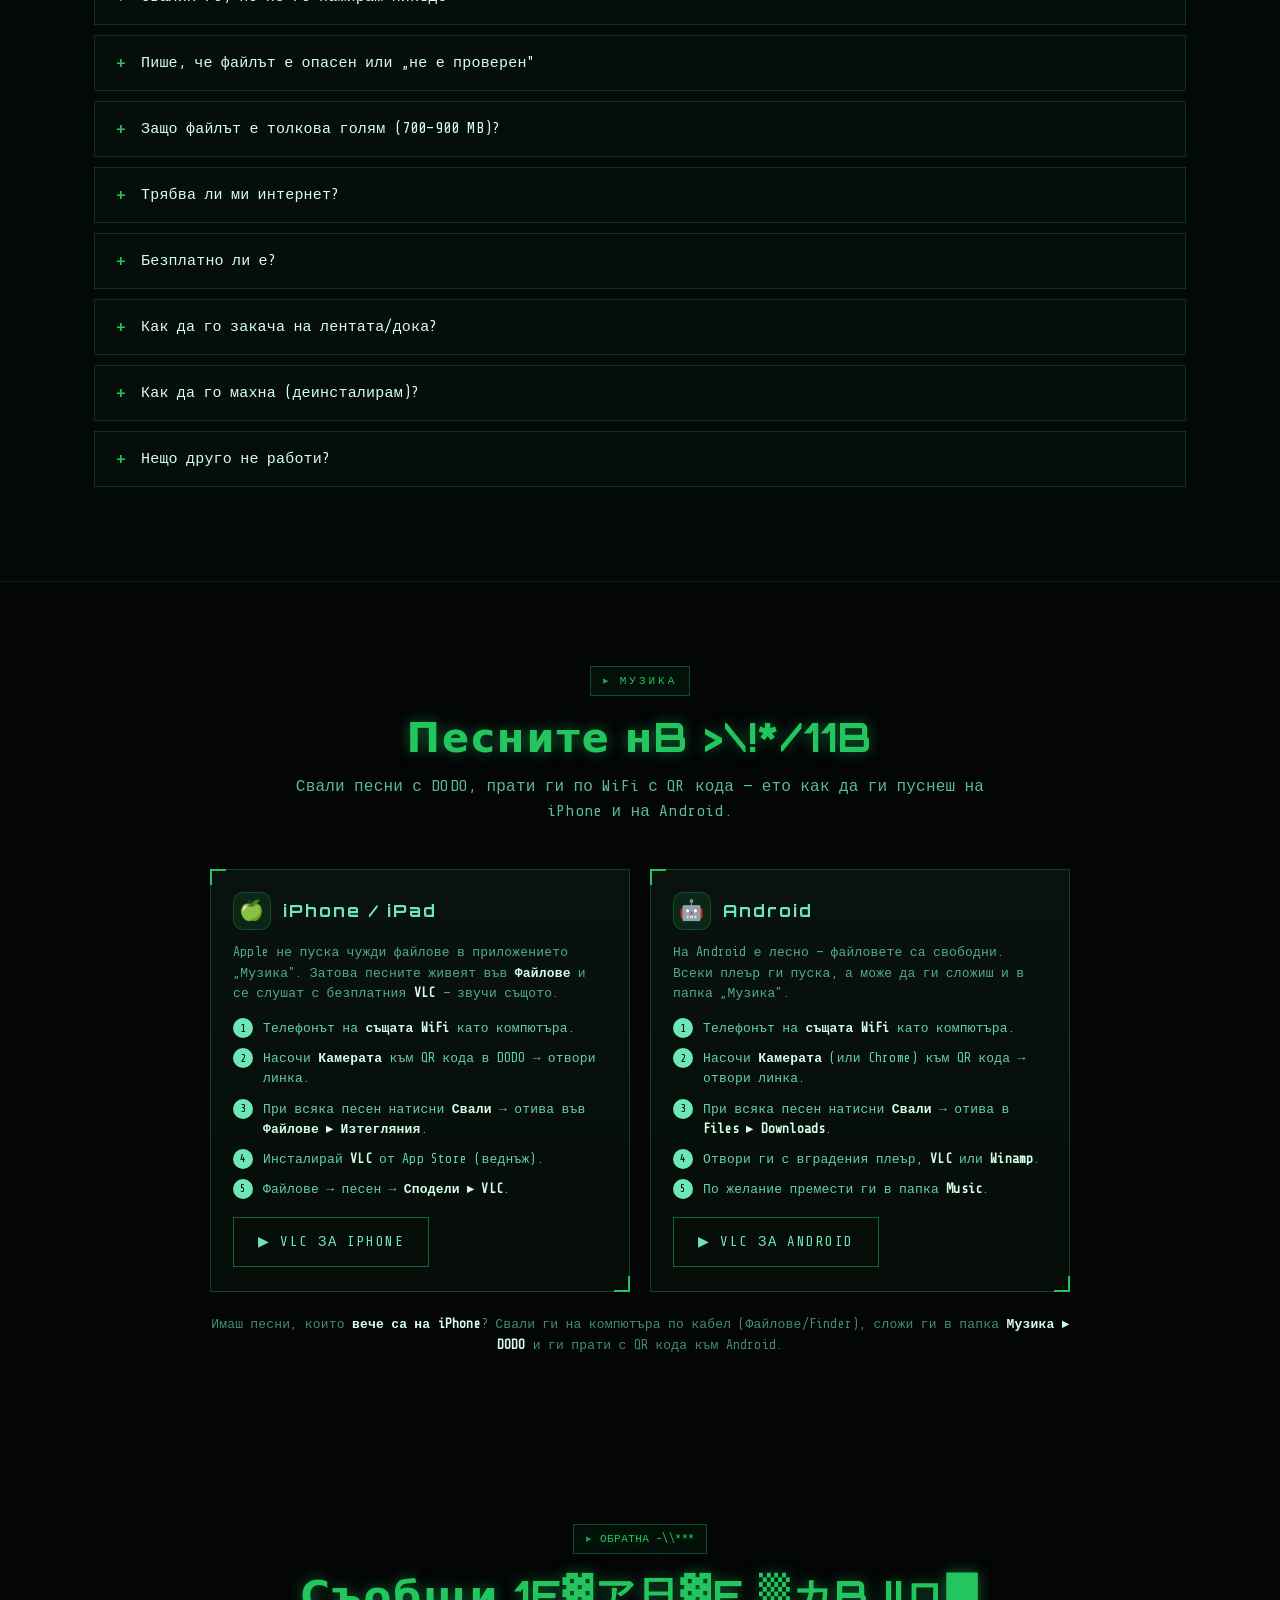
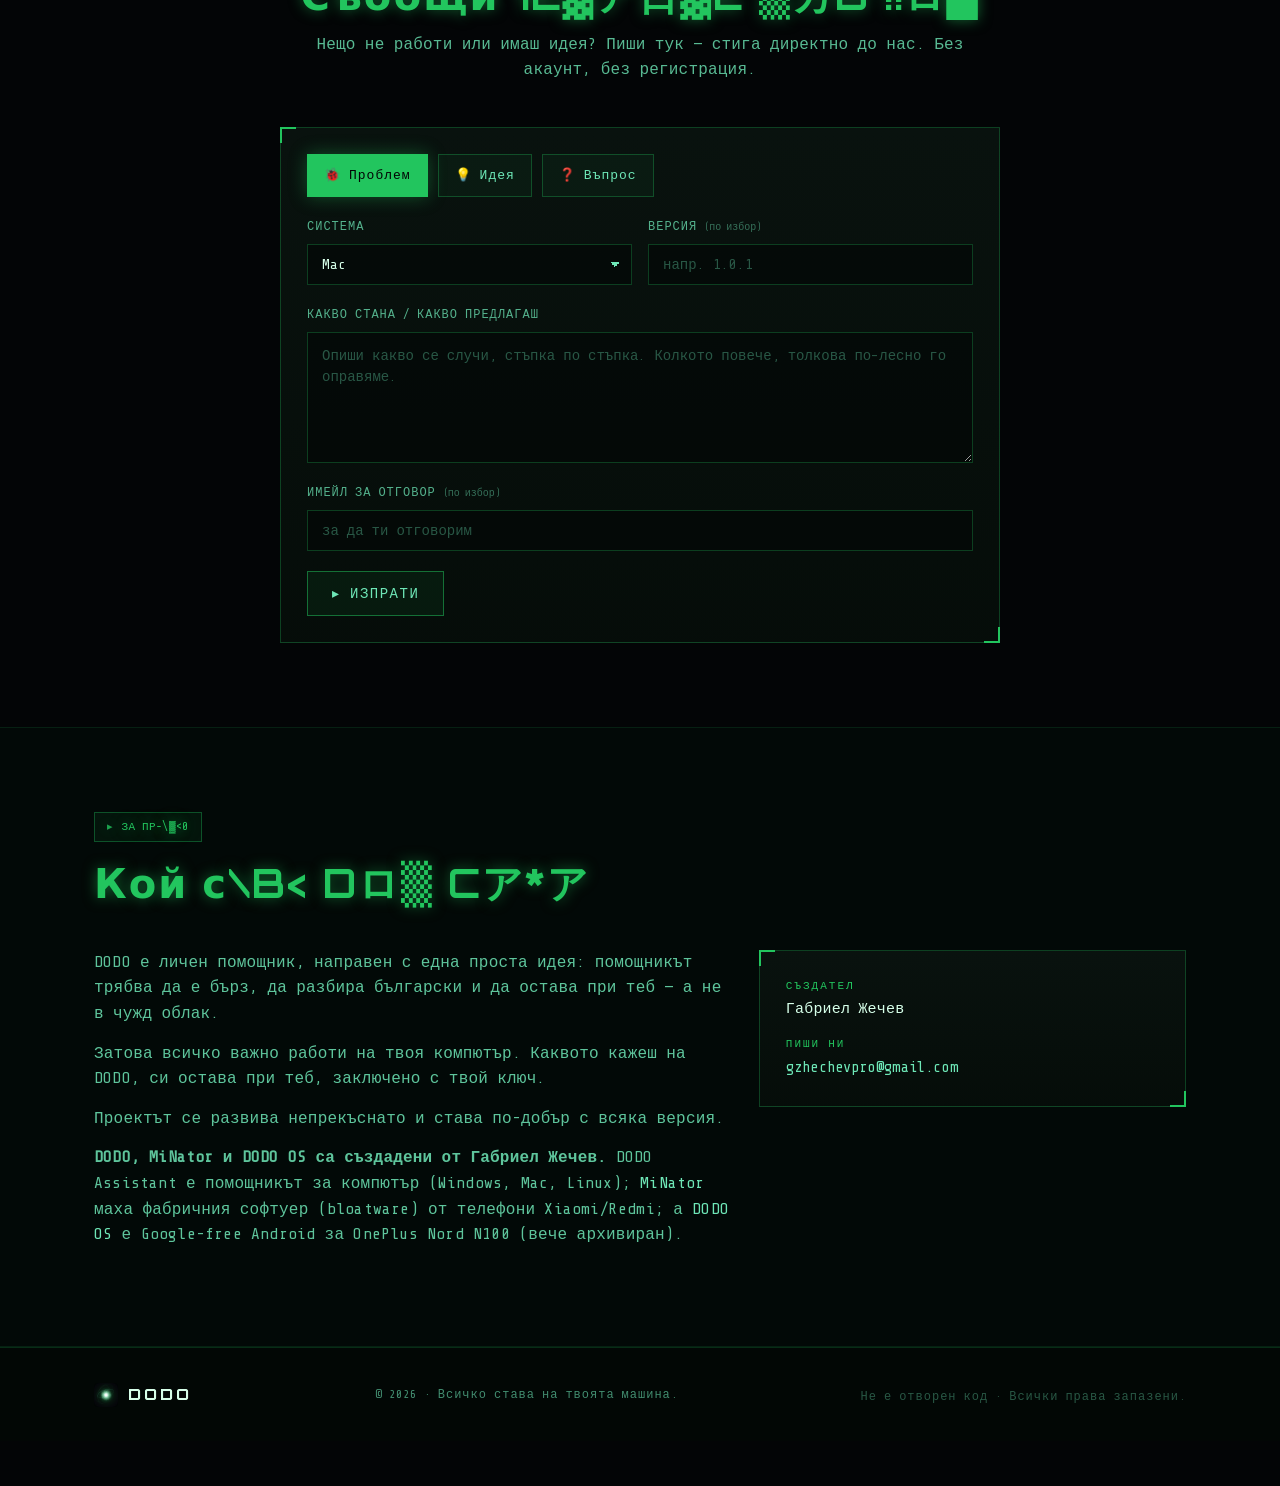
==== commit 3844700c: "DODO 1.1.9 — линкове за сваляне + „Какво ново" Обновени: версия, 4-те линка за сваляне, softwareVers" ====
--- a/index.html
+++ b/index.html
@@ -76,7 +76,7 @@
       "alternateName": "DODO",
       "applicationCategory": "UtilitiesApplication",
       "operatingSystem": "Windows, macOS, Linux",
-      "softwareVersion": "1.1.8",
+      "softwareVersion": "1.1.9",
       "url": "https://gpsn0w.github.io/DODO/",
       "image": "https://gpsn0w.github.io/DODO/logo.png",
       "description": "Личен офлайн помощник за Windows, Mac и Linux. Говориш му на български, той върши; всичко остава на твоя компютър.",
@@ -283,10 +283,10 @@
 			<div class="sd-alt" id="sdAlt" data-en="Or pick manually below ↓">Или избери ръчно отдолу ↓</div>
 		</div>
 		<div class="download-grid">
-			<div class="panel dl reveal"><div class="os">⌘</div><h3>Mac</h3><div class="ver">версия 1.1.8</div><a class="btn" href="https://github.com/gpsn0w/DODO/releases/download/v1.1.8/DODO-1.1.8-arm64.dmg" data-download="mac" data-en="▼ Download for Mac">▼ Изтегли за Mac</a><div class="note">Apple Silicon · 769 MB</div></div>
-			<div class="panel dl reveal"><div class="os">⊞</div><h3>Windows</h3><div class="ver">версия 1.1.8</div><a class="btn" href="https://github.com/gpsn0w/DODO/releases/download/v1.1.8/DODO-Setup-1.1.8.exe" data-download="win" data-en="▼ Download for Windows">▼ Изтегли за Windows</a><div class="note" data-en="Windows 10/11 · 64-bit · installer, 916 MB">Windows 10/11 · 64-bit · инсталатор, 916 MB</div></div>
-			<div class="panel dl reveal"><div class="os"><svg viewBox="0 0 24 24" width="42" height="42" fill="none" stroke="currentColor" stroke-width="1.4" stroke-linecap="round" stroke-linejoin="round"><path d="M12 2.6c-3 0-4.8 2.4-4.8 5.4 0 1.4-.5 2.2-1.2 3.2-1.1 1.6-1.6 3.1-1.6 4.6 0 3.1 3.4 5.6 7.6 5.6s7.6-2.5 7.6-5.6c0-1.5-.5-3-1.6-4.6-.7-1-1.2-1.8-1.2-3.2 0-3-1.8-5.4-4.8-5.4Z"/><path d="M9.4 10.5c0 3 1.2 5 2.6 5s2.6-2 2.6-5"/><circle cx="10.2" cy="7.6" r=".6" fill="currentColor" stroke="none"/><circle cx="13.8" cy="7.6" r=".6" fill="currentColor" stroke="none"/><path d="M11.1 8.9 12 9.9l.9-1"/><path d="M9.2 20.9 7.9 22.6M14.8 20.9l1.3 1.7"/><path d="M7.2 13.4c-1 .5-1.5 1.4-1.4 2.3M16.8 13.4c1 .5 1.5 1.4 1.4 2.3"/></svg></div><h3>Debian / Ubuntu</h3><div class="ver">версия 1.1.8</div><a class="btn" href="https://github.com/gpsn0w/DODO/releases/download/v1.1.8/DODO-1.1.8-amd64.deb" data-download="deb" data-en="▼ Download .deb">▼ Изтегли .deb</a><div class="note">64-bit · .deb · 722 MB</div></div>
-			<div class="panel dl reveal"><div class="os"><svg viewBox="0 0 24 24" width="42" height="42" fill="none" stroke="currentColor" stroke-width="1.5" stroke-linecap="round" stroke-linejoin="round"><path d="M7.5 13c0-3.4 1.2-7 4.5-7s4.5 3.6 4.5 7"/><path d="M2.8 14.2c0-1.1 2.2-2.2 4.7-2.2h9c2.5 0 4.7 1.1 4.7 2.2 0 1.4-4.3 2.4-9.2 2.4s-9.2-1-9.2-2.4z"/></svg></div><h3>Fedora</h3><div class="ver">версия 1.1.8</div><a class="btn" href="https://github.com/gpsn0w/DODO/releases/download/v1.1.8/DODO-1.1.8-x86_64.rpm" data-download="rpm" data-en="▼ Download .rpm">▼ Изтегли .rpm</a><div class="note">64-bit · .rpm · 686 MB</div></div>
+			<div class="panel dl reveal"><div class="os">⌘</div><h3>Mac</h3><div class="ver">версия 1.1.9</div><a class="btn" href="https://github.com/gpsn0w/DODO/releases/download/v1.1.9/DODO-1.1.9-arm64.dmg" data-download="mac" data-en="▼ Download for Mac">▼ Изтегли за Mac</a><div class="note">Apple Silicon · 769 MB</div></div>
+			<div class="panel dl reveal"><div class="os">⊞</div><h3>Windows</h3><div class="ver">версия 1.1.9</div><a class="btn" href="https://github.com/gpsn0w/DODO/releases/download/v1.1.9/DODO-Setup-1.1.9.exe" data-download="win" data-en="▼ Download for Windows">▼ Изтегли за Windows</a><div class="note" data-en="Windows 10/11 · 64-bit · installer, 916 MB">Windows 10/11 · 64-bit · инсталатор, 916 MB</div></div>
+			<div class="panel dl reveal"><div class="os"><svg viewBox="0 0 24 24" width="42" height="42" fill="none" stroke="currentColor" stroke-width="1.4" stroke-linecap="round" stroke-linejoin="round"><path d="M12 2.6c-3 0-4.8 2.4-4.8 5.4 0 1.4-.5 2.2-1.2 3.2-1.1 1.6-1.6 3.1-1.6 4.6 0 3.1 3.4 5.6 7.6 5.6s7.6-2.5 7.6-5.6c0-1.5-.5-3-1.6-4.6-.7-1-1.2-1.8-1.2-3.2 0-3-1.8-5.4-4.8-5.4Z"/><path d="M9.4 10.5c0 3 1.2 5 2.6 5s2.6-2 2.6-5"/><circle cx="10.2" cy="7.6" r=".6" fill="currentColor" stroke="none"/><circle cx="13.8" cy="7.6" r=".6" fill="currentColor" stroke="none"/><path d="M11.1 8.9 12 9.9l.9-1"/><path d="M9.2 20.9 7.9 22.6M14.8 20.9l1.3 1.7"/><path d="M7.2 13.4c-1 .5-1.5 1.4-1.4 2.3M16.8 13.4c1 .5 1.5 1.4 1.4 2.3"/></svg></div><h3>Debian / Ubuntu</h3><div class="ver">версия 1.1.9</div><a class="btn" href="https://github.com/gpsn0w/DODO/releases/download/v1.1.9/DODO-1.1.9-amd64.deb" data-download="deb" data-en="▼ Download .deb">▼ Изтегли .deb</a><div class="note">64-bit · .deb · 722 MB</div></div>
+			<div class="panel dl reveal"><div class="os"><svg viewBox="0 0 24 24" width="42" height="42" fill="none" stroke="currentColor" stroke-width="1.5" stroke-linecap="round" stroke-linejoin="round"><path d="M7.5 13c0-3.4 1.2-7 4.5-7s4.5 3.6 4.5 7"/><path d="M2.8 14.2c0-1.1 2.2-2.2 4.7-2.2h9c2.5 0 4.7 1.1 4.7 2.2 0 1.4-4.3 2.4-9.2 2.4s-9.2-1-9.2-2.4z"/></svg></div><h3>Fedora</h3><div class="ver">версия 1.1.9</div><a class="btn" href="https://github.com/gpsn0w/DODO/releases/download/v1.1.9/DODO-1.1.9-x86_64.rpm" data-download="rpm" data-en="▼ Download .rpm">▼ Изтегли .rpm</a><div class="note">64-bit · .rpm · 686 MB</div></div>
 		</div>
 		<p class="pledge reveal" data-en="🔒 &lt;b&gt;Promise:&lt;/b&gt; DODO never sells your data or uploads it to the cloud. It runs locally; it goes online only for features you turn on — weather, news and music.">🔒 <b>Обещание:</b> DODO не продава данните ти и не ги качва в облак. Работи локално; онлайн излиза само за функции, които ти включваш — време, новини и музика.</p>
 	</div>
@@ -302,8 +302,19 @@
 		<div class="changelog">
 			<div class="release panel reveal">
 				<div class="release-head">
+					<span class="release-ver">1.1.9</span>
+					<span class="release-tag latest" data-en="latest">най-нова</span>
+				</div>
+				<ul class="release-list">
+					<li data-en="🎵 &lt;b&gt;DODO BEAT&lt;/b&gt; — the new music player. Paste a YouTube link → it plays; make your own playlists and “listen again”. Real sound, plays in the background too.">🎵 <b>DODO BEAT</b> — новият музикален плеър. Пействаш YouTube връзка → свири; правиш свои плейлисти и „слушай отново". Истински звук, свири и на заден план.</li>
+					<li data-en="🖼️ &lt;b&gt;Smart covers&lt;/b&gt; — finds the real album artwork, not the YouTube thumbnail.">🖼️ <b>Умни обложки</b> — намира истинската обложка на албума, а не картинката от YouTube.</li>
+					<li data-en="🔔 &lt;b&gt;“Now playing”&lt;/b&gt; — a small card slides in from the left to tell you which song started; the keyboard media keys and the mini-player control it.">🔔 <b>„Сега свири"</b> — малко прозорче влиза отляво и казва коя песен тръгва; медийните клавиши и мини-плеърът я управляват.</li>
+					<li data-en="🔊 &lt;b&gt;Interface sounds&lt;/b&gt; — subtle sounds on open and click (optional), plus a “?” guide inside the music.">🔊 <b>Звуци на интерфейса</b> — фини звуци при отваряне/клик (по избор), и туториал „?" в музиката.</li>
+				</ul>
+			</div>
+			<div class="release panel reveal">
+				<div class="release-head">
 					<span class="release-ver">1.1.8</span>
-					<span class="release-tag latest" data-en="latest">най-нова</span>
 				</div>
 				<ul class="release-list">
 					<li data-en="⚡ &lt;b&gt;Faster start&lt;/b&gt; — heavy modules that loaded the system have been removed.">⚡ <b>По-бързо стартиране</b> — махнати са тежки модули, които натоварваха системата.</li>
@@ -378,7 +389,7 @@
 					<div class="gn">1</div>
 					<div class="gt">
 						<h3 data-en="Download the file">Изтегли файла</h3>
-						<p data-en="Go back up to “&lt;a href=&quot;#download&quot;&gt;Download&lt;/a&gt;” and press &lt;b&gt;▼ Download for Mac&lt;/b&gt;. A file &lt;b&gt;DODO-1.1.8-arm64.dmg&lt;/b&gt; (about 766 MB) downloads — takes a minute or two.">Върни се горе на „<a href="#download">Изтегляне</a>" и натисни <b>▼ Изтегли за Mac</b>. Сваля се файл <b>DODO-1.1.8-arm64.dmg</b> (около 766 MB) — трае минута-две.</p>
+						<p data-en="Go back up to “&lt;a href=&quot;#download&quot;&gt;Download&lt;/a&gt;” and press &lt;b&gt;▼ Download for Mac&lt;/b&gt;. A file &lt;b&gt;DODO-1.1.9-arm64.dmg&lt;/b&gt; (about 766 MB) downloads — takes a minute or two.">Върни се горе на „<a href="#download">Изтегляне</a>" и натисни <b>▼ Изтегли за Mac</b>. Сваля се файл <b>DODO-1.1.9-arm64.dmg</b> (около 766 MB) — трае минута-две.</p>
 						<p class="hint" data-en="📁 &lt;b&gt;Where it goes:&lt;/b&gt; the “Downloads” folder. Open Finder → “Downloads” in the sidebar; or top-right in Safari — the ↓ arrow.">📁 <b>Къде отива:</b> в папка „Изтегляния" (Downloads). Отваряш Finder → вляво в лентата „Изтегляния"; или горе вдясно в Safari — стрелката ↓.</p>
 					</div>
 				</div>
@@ -386,7 +397,7 @@
 					<div class="gn">2</div>
 					<div class="gt">
 						<h3 data-en="Open the .dmg file">Отвори .dmg файла</h3>
-						<p data-en="&lt;b&gt;Double-click&lt;/b&gt; the downloaded &lt;b&gt;DODO-1.1.8-arm64.dmg&lt;/b&gt;. A window appears with the DODO icon and an “Applications” folder.">Натисни <b>два пъти</b> върху сваления <b>DODO-1.1.8-arm64.dmg</b>. Появява се прозорче с иконата на DODO и папка „Applications".</p>
+						<p data-en="&lt;b&gt;Double-click&lt;/b&gt; the downloaded &lt;b&gt;DODO-1.1.9-arm64.dmg&lt;/b&gt;. A window appears with the DODO icon and an “Applications” folder.">Натисни <b>два пъти</b> върху сваления <b>DODO-1.1.9-arm64.dmg</b>. Появява се прозорче с иконата на DODO и папка „Applications".</p>
 					</div>
 				</div>
 				<div class="guide-step panel reveal">
@@ -413,7 +424,7 @@
 					<div class="gn">1</div>
 					<div class="gt">
 						<h3 data-en="Download the file">Изтегли файла</h3>
-						<p data-en="Go back up to “&lt;a href=&quot;#download&quot;&gt;Download&lt;/a&gt;” and press &lt;b&gt;▼ Download for Windows&lt;/b&gt;. &lt;b&gt;DODO-Setup-1.1.8.exe&lt;/b&gt; (about 914 MB) downloads.">Върни се горе на „<a href="#download">Изтегляне</a>" и натисни <b>▼ Изтегли за Windows</b>. Сваля се <b>DODO-Setup-1.1.8.exe</b> (около 914 MB).</p>
+						<p data-en="Go back up to “&lt;a href=&quot;#download&quot;&gt;Download&lt;/a&gt;” and press &lt;b&gt;▼ Download for Windows&lt;/b&gt;. &lt;b&gt;DODO-Setup-1.1.9.exe&lt;/b&gt; (about 914 MB) downloads.">Върни се горе на „<a href="#download">Изтегляне</a>" и натисни <b>▼ Изтегли за Windows</b>. Сваля се <b>DODO-Setup-1.1.9.exe</b> (около 914 MB).</p>
 						<p class="hint" data-en="📁 &lt;b&gt;Where it goes:&lt;/b&gt; the “Downloads” folder. Open File Explorer (the yellow folder on the taskbar) → “Downloads” on the left; or in the browser top-right — the ↓ arrow.">📁 <b>Къде отива:</b> в папка „Downloads" (Изтегляния). Отваряш File Explorer (жълтата папка на лентата) → вляво „Downloads"; или в браузъра горе вдясно — стрелката ↓.</p>
 					</div>
 				</div>
@@ -421,7 +432,7 @@
 					<div class="gn">2</div>
 					<div class="gt">
 						<h3 data-en="Open the installer">Отвори инсталатора</h3>
-						<p data-en="&lt;b&gt;Double-click&lt;/b&gt; &lt;b&gt;DODO-Setup-1.1.8.exe&lt;/b&gt;.">Натисни <b>два пъти</b> върху <b>DODO-Setup-1.1.8.exe</b>.</p>
+						<p data-en="&lt;b&gt;Double-click&lt;/b&gt; &lt;b&gt;DODO-Setup-1.1.9.exe&lt;/b&gt;.">Натисни <b>два пъти</b> върху <b>DODO-Setup-1.1.9.exe</b>.</p>
 						<p class="hint" data-en="🔵 &lt;b&gt;If a blue “Windows protected your PC” screen appears:&lt;/b&gt; this is normal for new programs. Click &lt;b&gt;“More info”&lt;/b&gt; → &lt;b&gt;“Run anyway”&lt;/b&gt;.">🔵 <b>Ако излезе син екран „Windows protected your PC":</b> това е нормално за нови програми. Натисни <b>„More info"</b> → <b>„Run anyway"</b> (Все пак изпълни).</p>
 					</div>
 				</div>
@@ -448,7 +459,7 @@
 					<div class="gn">1</div>
 					<div class="gt">
 						<h3 data-en="Download the file">Изтегли файла</h3>
-						<p data-en="Go back up to “&lt;a href=&quot;#download&quot;&gt;Download&lt;/a&gt;”. For &lt;b&gt;Debian/Ubuntu&lt;/b&gt; press &lt;b&gt;▼ Download .deb&lt;/b&gt; (&lt;b&gt;DODO-1.1.8-amd64.deb&lt;/b&gt;); for &lt;b&gt;Fedora&lt;/b&gt; press &lt;b&gt;▼ Download .rpm&lt;/b&gt; (&lt;b&gt;DODO-1.1.8-x86_64.rpm&lt;/b&gt;).">Върни се горе на „<a href="#download">Изтегляне</a>". За <b>Debian/Ubuntu</b> натисни <b>▼ Изтегли .deb</b> (<b>DODO-1.1.8-amd64.deb</b>); за <b>Fedora</b> натисни <b>▼ Изтегли .rpm</b> (<b>DODO-1.1.8-x86_64.rpm</b>).</p>
+						<p data-en="Go back up to “&lt;a href=&quot;#download&quot;&gt;Download&lt;/a&gt;”. For &lt;b&gt;Debian/Ubuntu&lt;/b&gt; press &lt;b&gt;▼ Download .deb&lt;/b&gt; (&lt;b&gt;DODO-1.1.9-amd64.deb&lt;/b&gt;); for &lt;b&gt;Fedora&lt;/b&gt; press &lt;b&gt;▼ Download .rpm&lt;/b&gt; (&lt;b&gt;DODO-1.1.9-x86_64.rpm&lt;/b&gt;).">Върни се горе на „<a href="#download">Изтегляне</a>". За <b>Debian/Ubuntu</b> натисни <b>▼ Изтегли .deb</b> (<b>DODO-1.1.9-amd64.deb</b>); за <b>Fedora</b> натисни <b>▼ Изтегли .rpm</b> (<b>DODO-1.1.9-x86_64.rpm</b>).</p>
 						<p class="hint" data-en="📁 &lt;b&gt;Where it goes:&lt;/b&gt; the “Downloads” folder.">📁 <b>Къде отива:</b> в папка „Downloads" (Изтегляния).</p>
 					</div>
 				</div>
@@ -457,7 +468,7 @@
 					<div class="gt">
 						<h3 data-en="Install it">Инсталирай</h3>
 						<p data-en="&lt;b&gt;Double-click&lt;/b&gt; the downloaded file — it opens in “Software” / “App Center”, press &lt;b&gt;Install&lt;/b&gt;. Or from a terminal.">Натисни <b>два пъти</b> върху сваления файл — отваря се в „Софтуер" / „App Center", натискаш <b>Install</b>. Или през терминала.</p>
-						<p class="hint" data-en="⌨️ &lt;b&gt;Terminal:&lt;/b&gt; Debian/Ubuntu — &lt;b&gt;sudo apt install ./DODO-1.1.8-amd64.deb&lt;/b&gt;; Fedora — &lt;b&gt;sudo dnf install ./DODO-1.1.8-x86_64.rpm&lt;/b&gt;.">⌨️ <b>През терминал:</b> Debian/Ubuntu — <b>sudo apt install ./DODO-1.1.8-amd64.deb</b>; Fedora — <b>sudo dnf install ./DODO-1.1.8-x86_64.rpm</b>.</p>
+						<p class="hint" data-en="⌨️ &lt;b&gt;Terminal:&lt;/b&gt; Debian/Ubuntu — &lt;b&gt;sudo apt install ./DODO-1.1.9-amd64.deb&lt;/b&gt;; Fedora — &lt;b&gt;sudo dnf install ./DODO-1.1.9-x86_64.rpm&lt;/b&gt;.">⌨️ <b>През терминал:</b> Debian/Ubuntu — <b>sudo apt install ./DODO-1.1.9-amd64.deb</b>; Fedora — <b>sudo dnf install ./DODO-1.1.9-x86_64.rpm</b>.</p>
 					</div>
 				</div>
 				<div class="guide-step panel reveal">
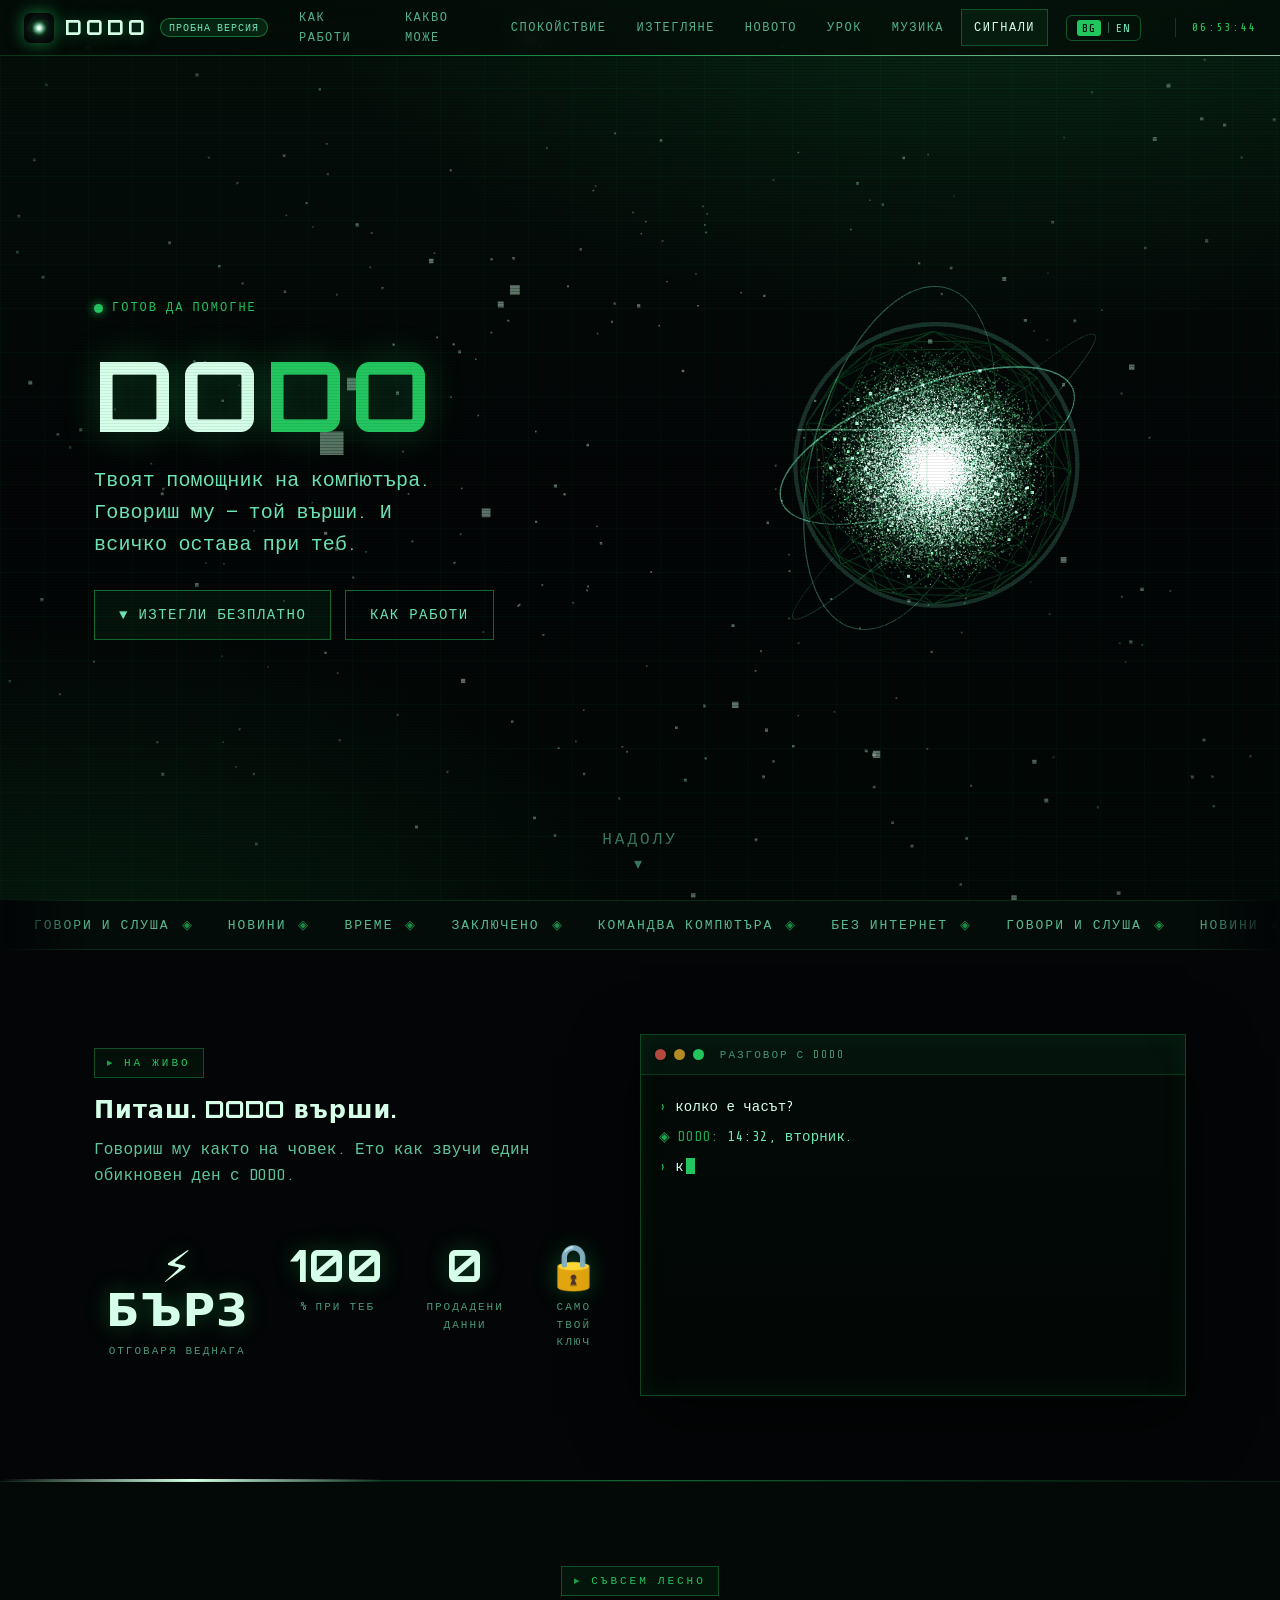
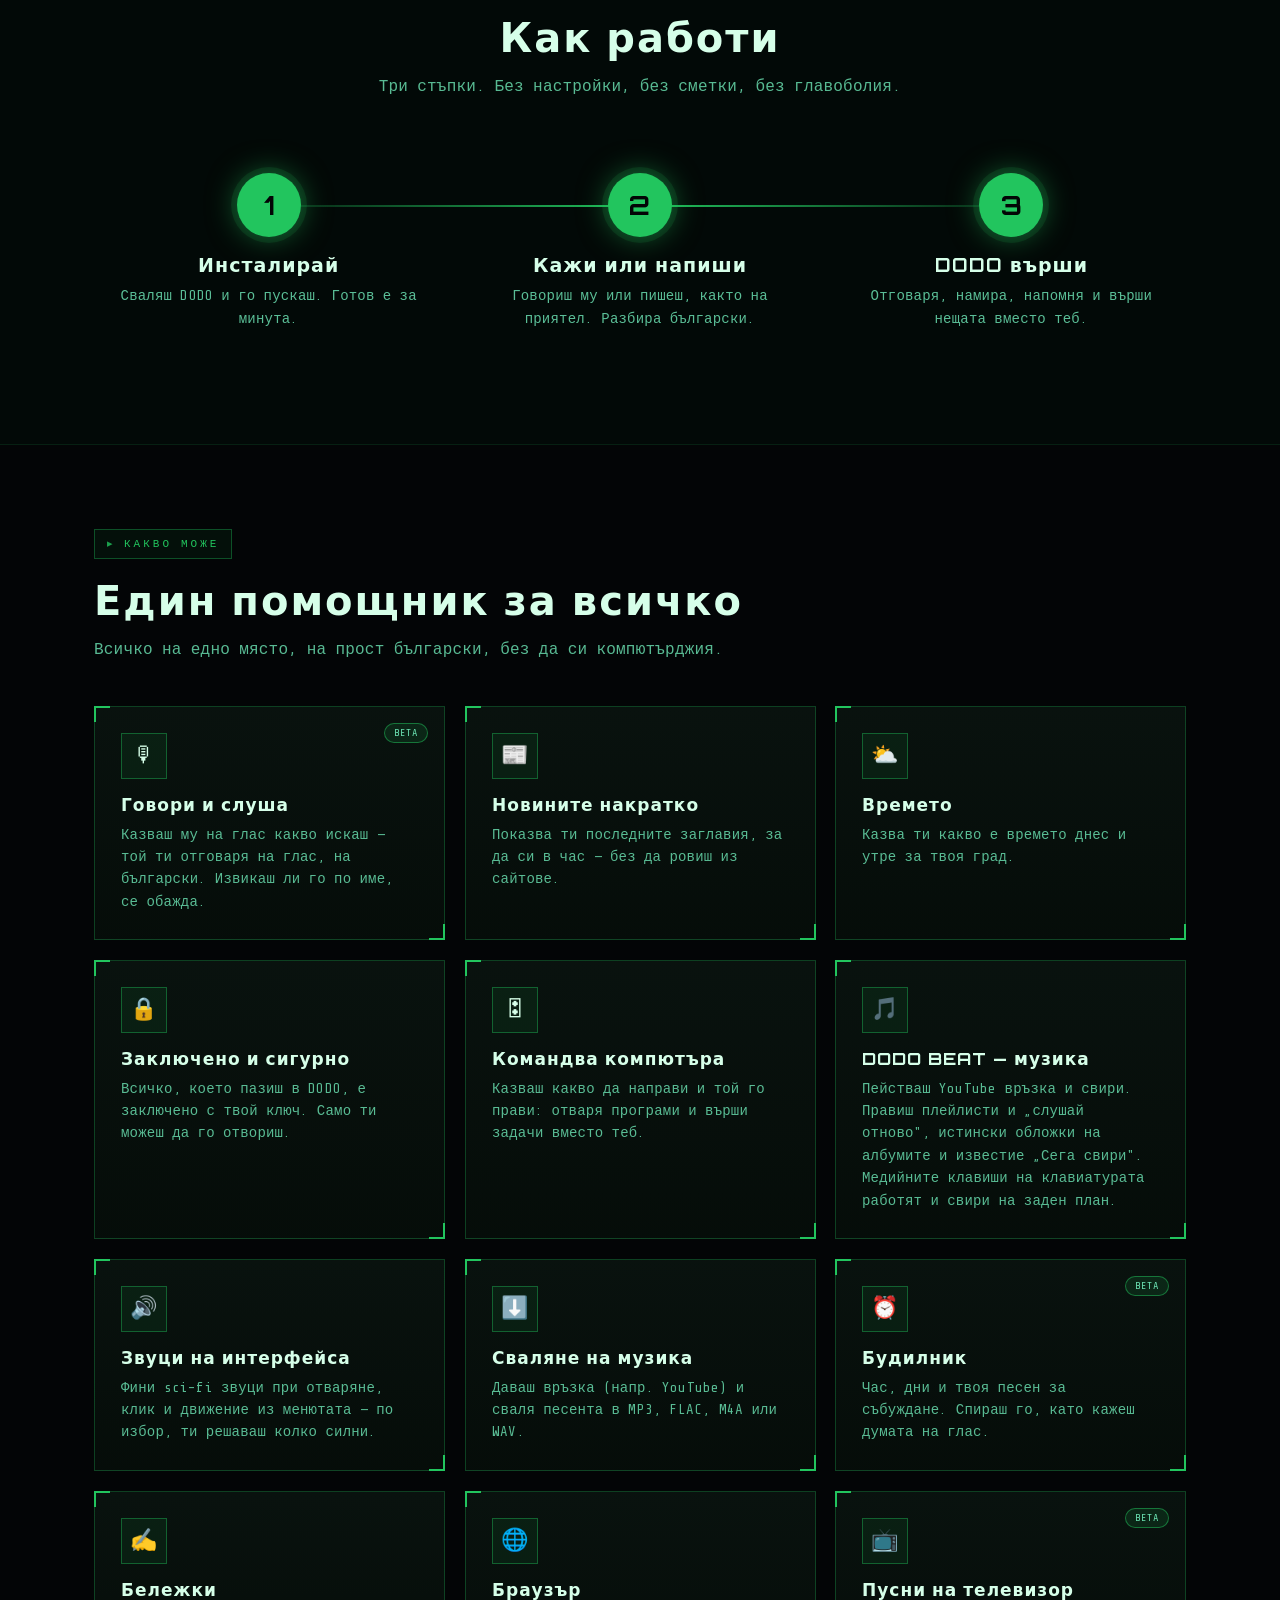
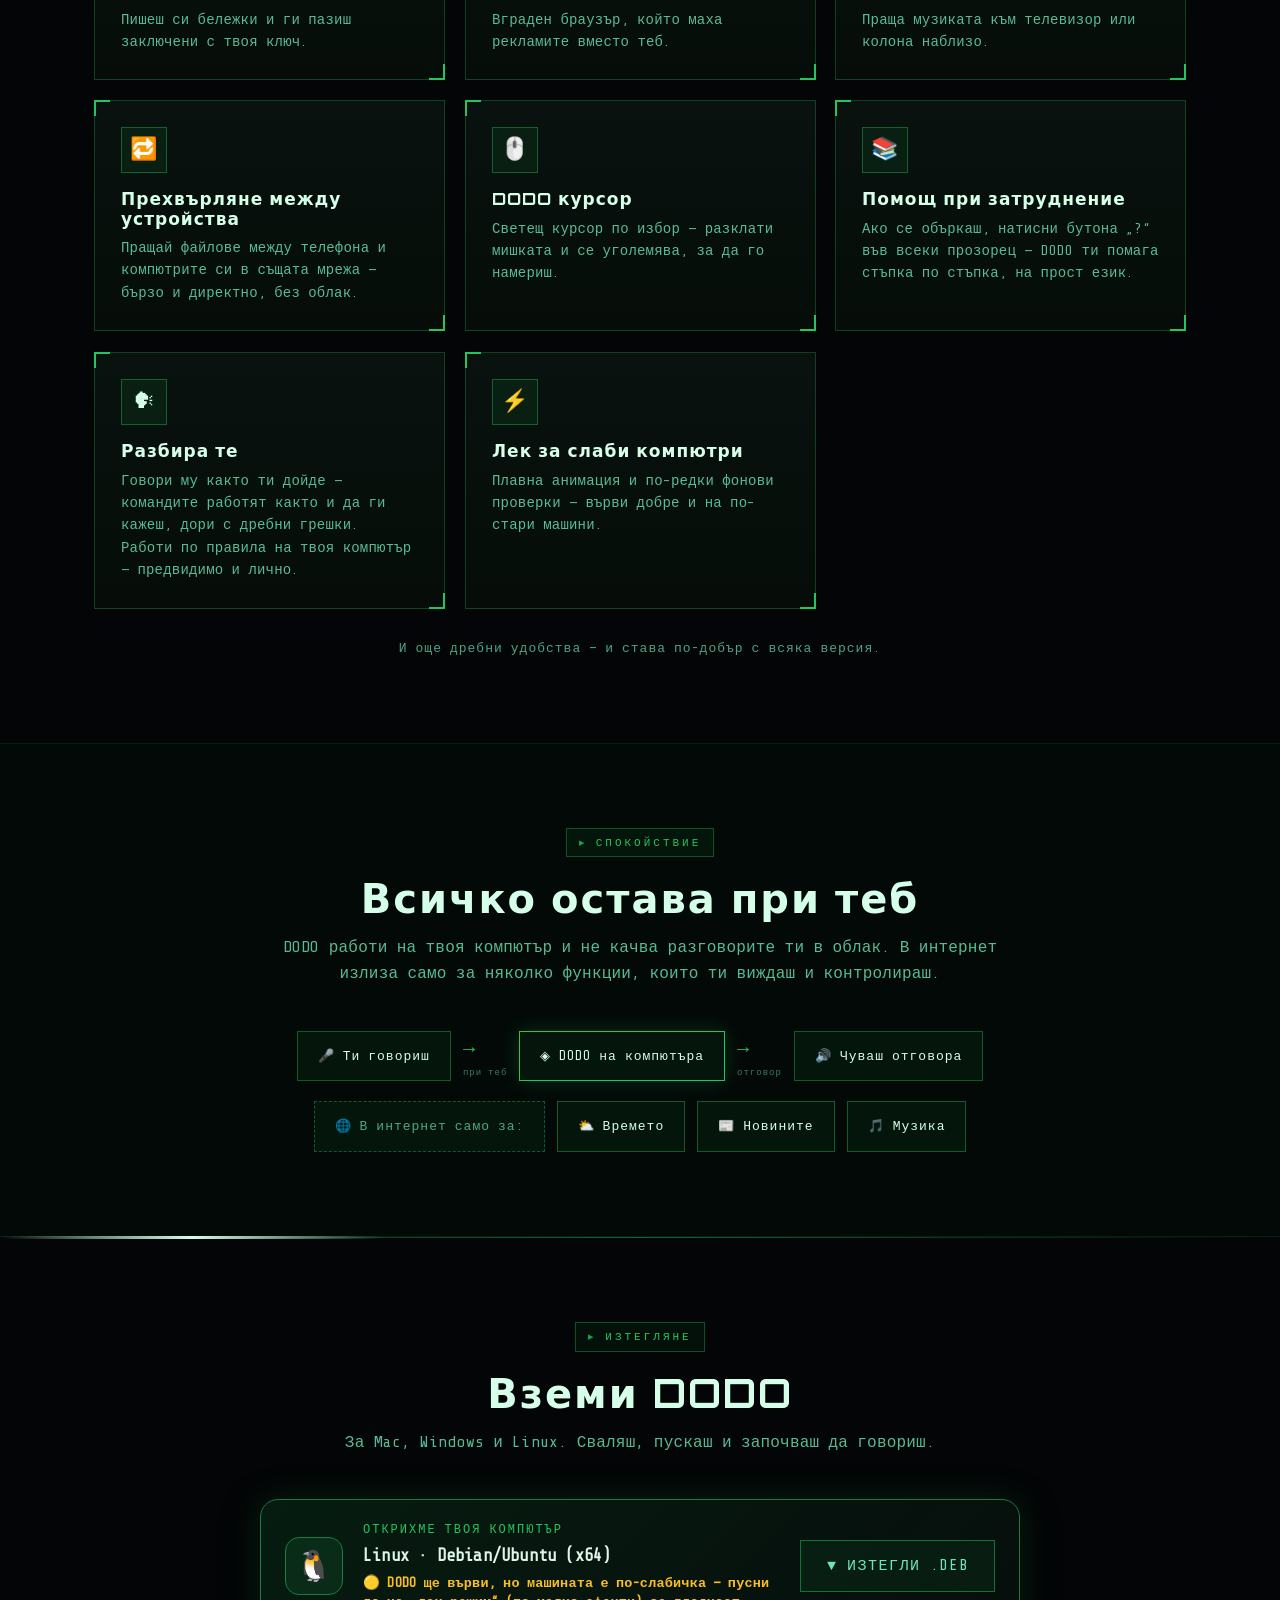
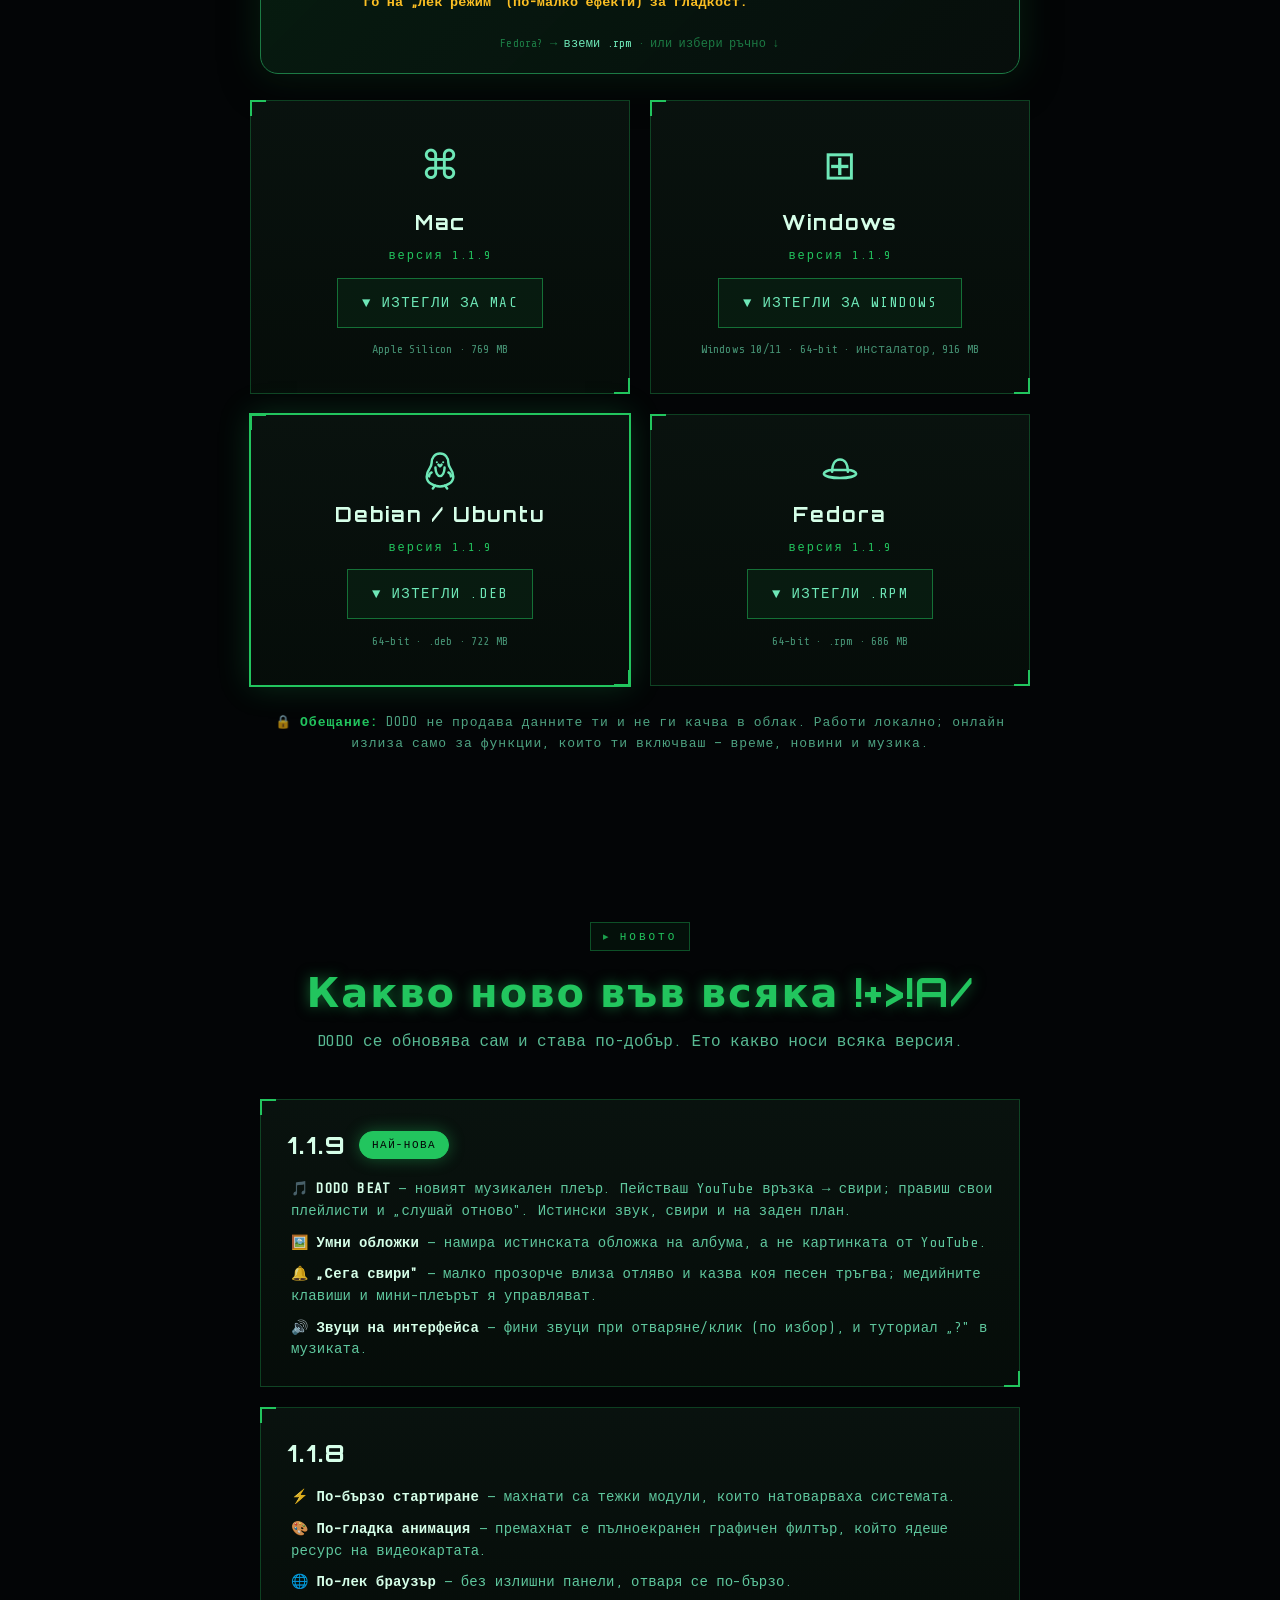
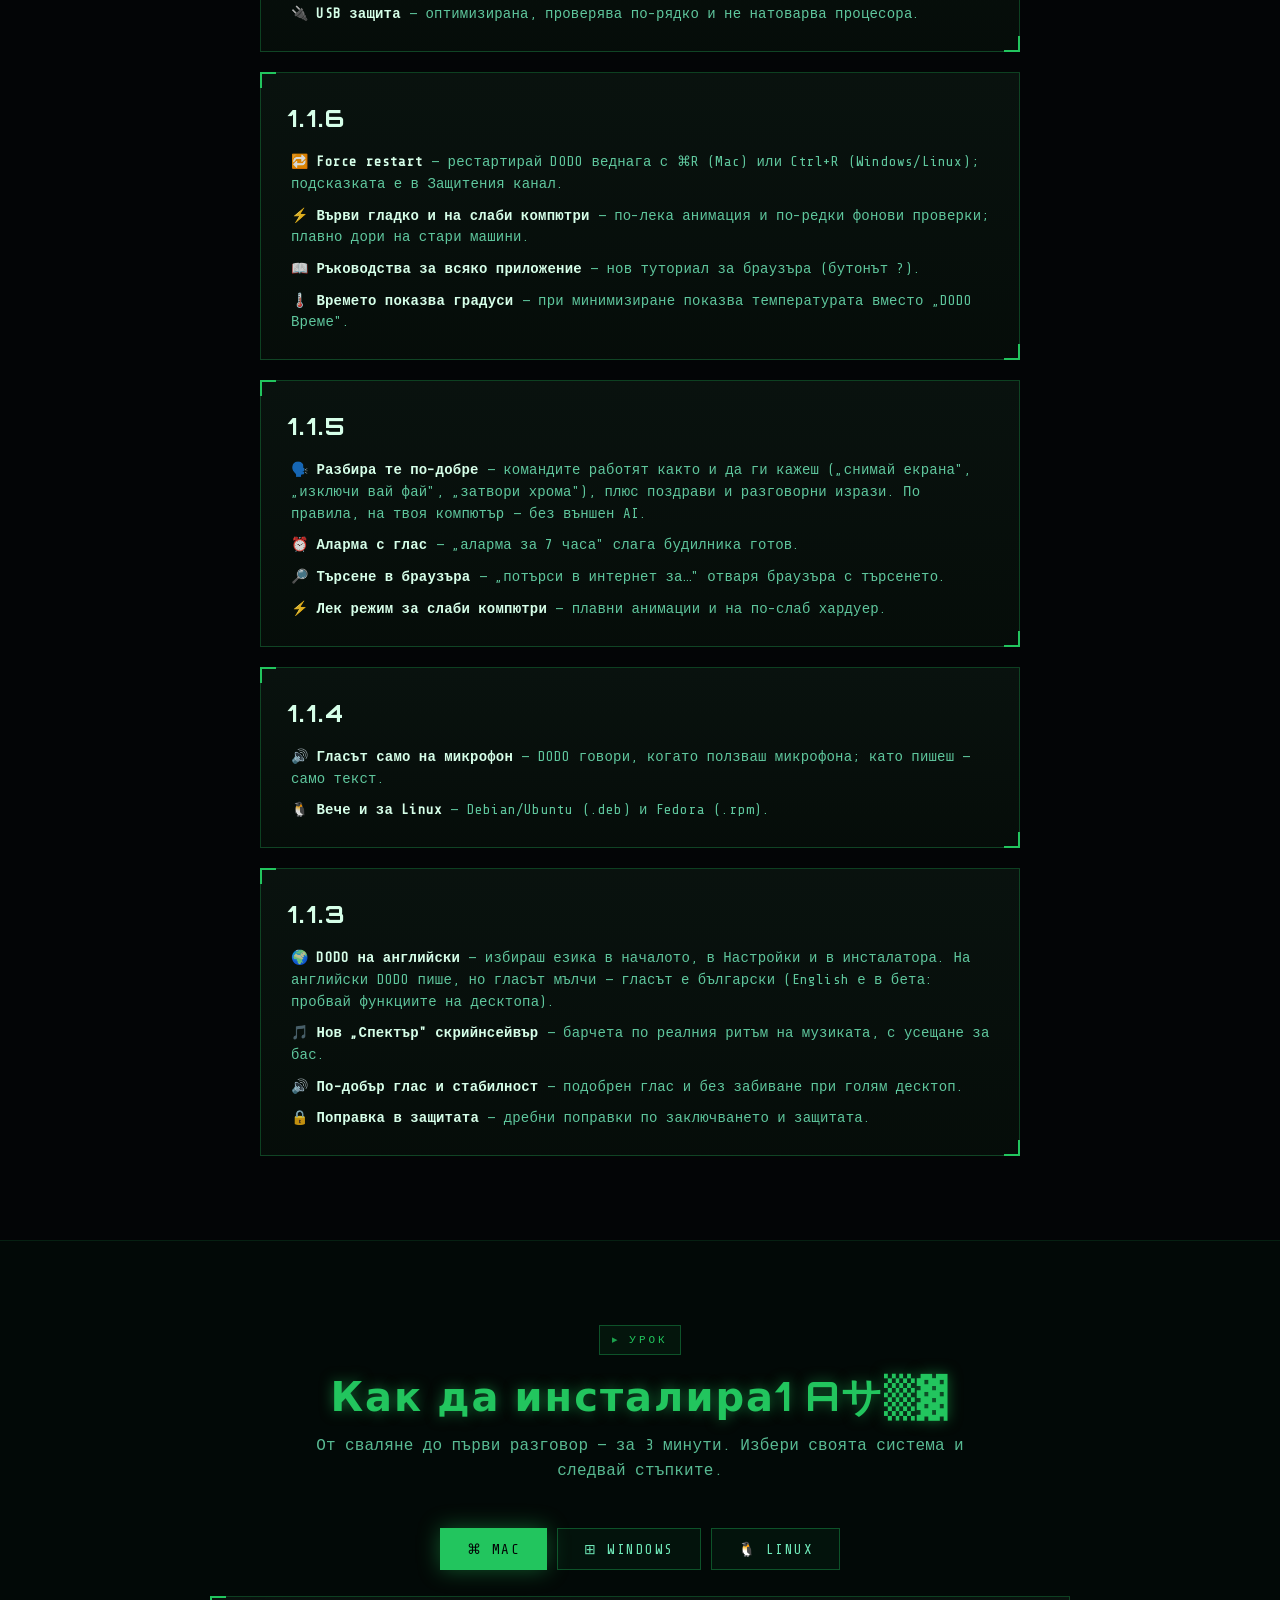
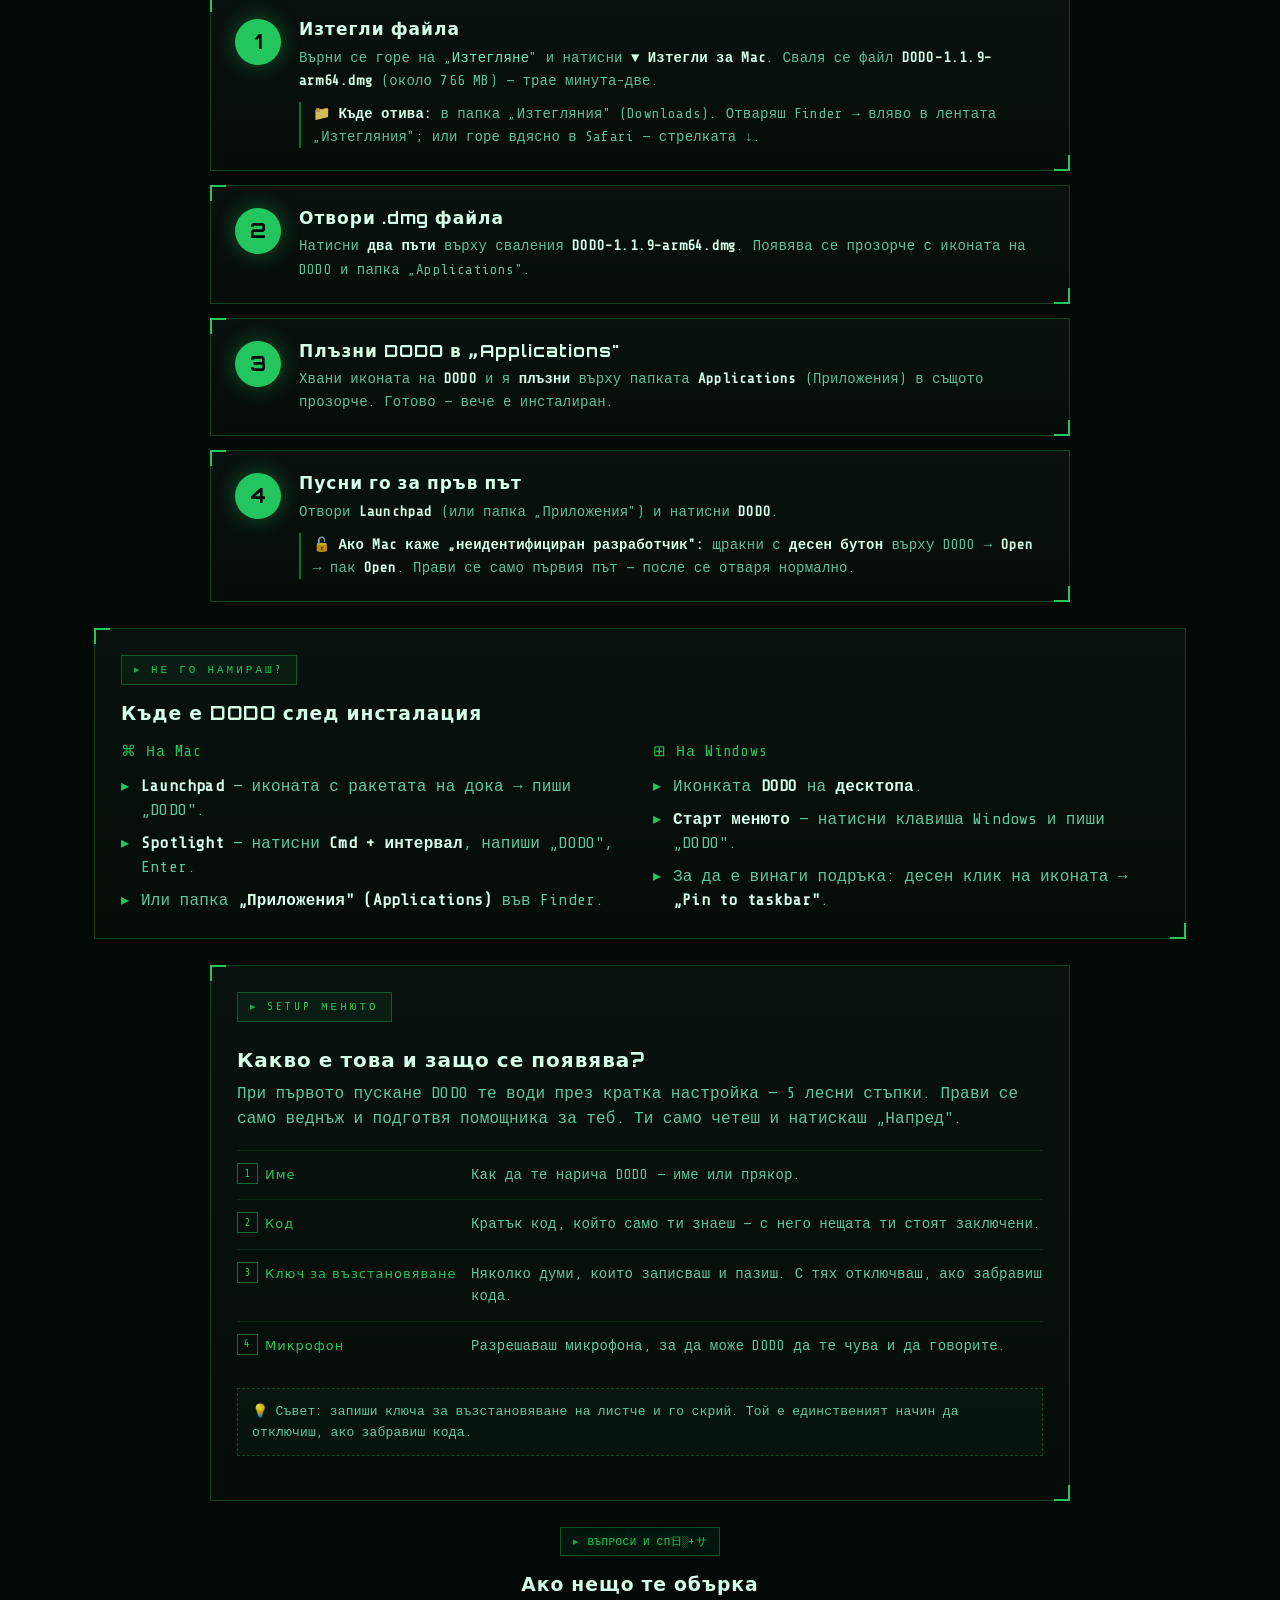
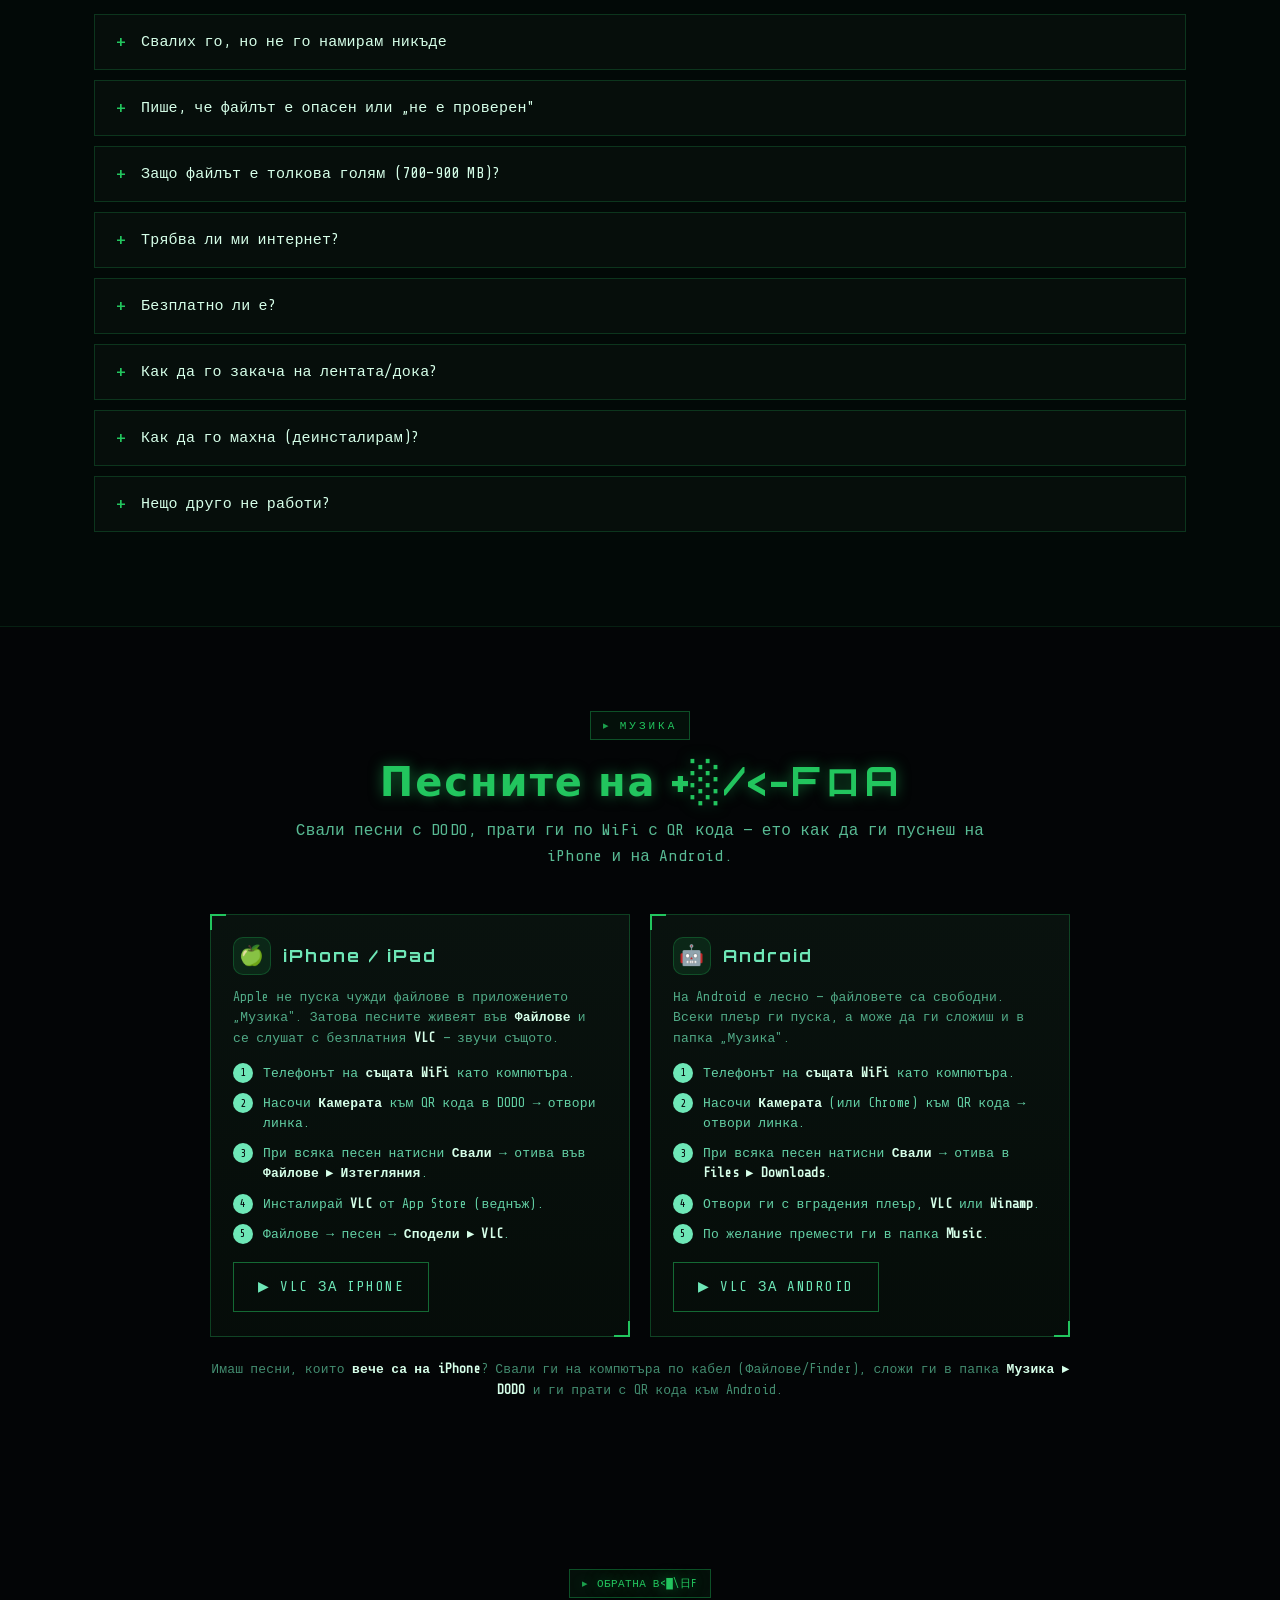
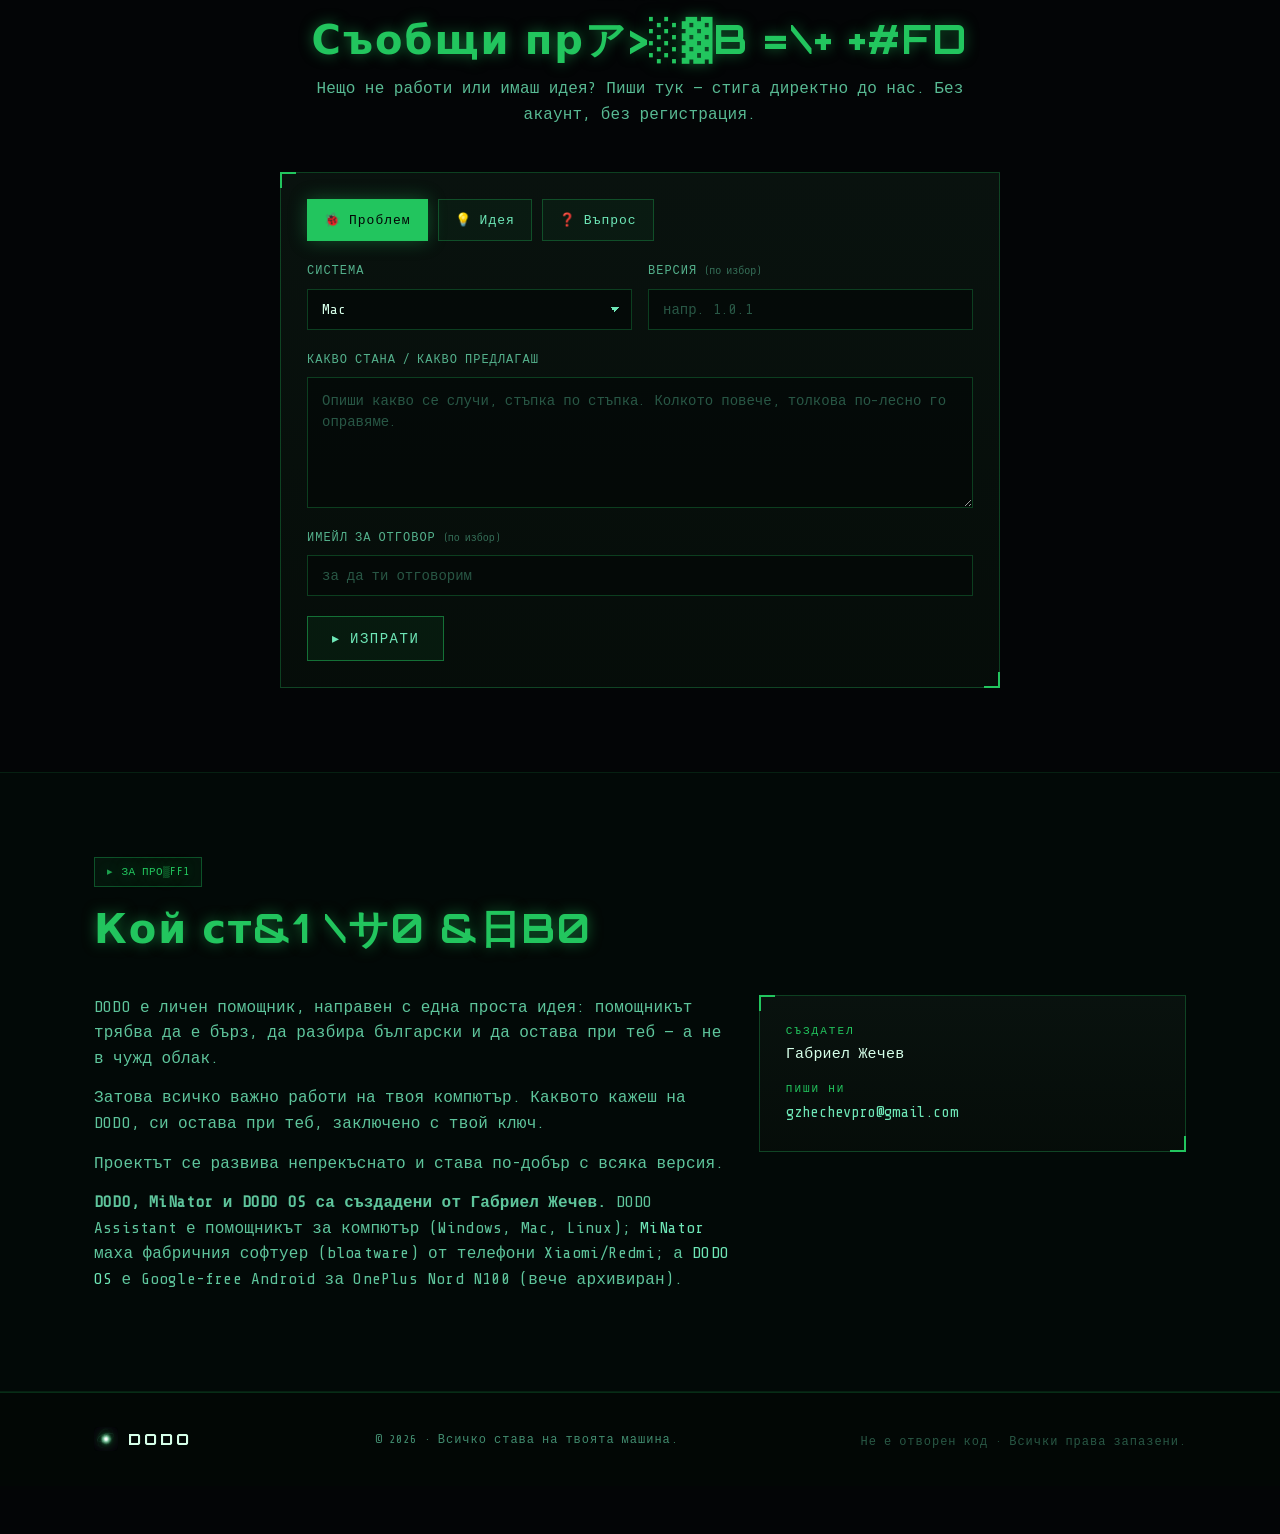
==== commit 47c3147f: "DODO BEAT + звуци в „Какво може"; поправен DODO OS в llms.txt - Features: картата „Музикален плеър" " ====
--- a/index.html
+++ b/index.html
@@ -224,7 +224,8 @@
 			<div class="panel feature reveal tilt"><div class="ico">⛅</div><h3 data-en="The weather">Времето</h3><p data-en="Tells you the weather today and tomorrow for your city.">Казва ти какво е времето днес и утре за твоя град.</p></div>
 			<div class="panel feature reveal tilt"><div class="ico">🔒</div><h3 data-en="Locked and safe">Заключено и сигурно</h3><p data-en="Everything you keep in DODO is locked with your key. Only you can open it.">Всичко, което пазиш в DODO, е заключено с твой ключ. Само ти можеш да го отвориш.</p></div>
 			<div class="panel feature reveal tilt"><div class="ico">🎛</div><h3 data-en="Controls the computer">Командва компютъра</h3><p data-en="Tell it what to do and it does it: opens apps and handles tasks for you.">Казваш какво да направи и той го прави: отваря програми и върши задачи вместо теб.</p></div>
-			<div class="panel feature reveal tilt"><div class="ico">🎵</div><h3 data-en="Music player">Музикален плеър</h3><p data-en="Plays your music with a playlist and cover art. One button pops it onto your desktop.">Пуска твоята музика — със списък, обложки и ленти. С един бутон излиза направо на десктопа.</p></div>
+			<div class="panel feature reveal tilt"><div class="ico">🎵</div><h3 data-en="DODO BEAT — music">DODO BEAT — музика</h3><p data-en="Paste a YouTube link and it plays. Make playlists and “listen again”, real album covers, and a “now playing” card that slides in. The keyboard media keys work and it plays in the background.">Пействаш YouTube връзка и свири. Правиш плейлисти и „слушай отново", истински обложки на албумите и известие „Сега свири". Медийните клавиши на клавиатурата работят и свири на заден план.</p></div>
+			<div class="panel feature reveal tilt"><div class="ico">🔊</div><h3 data-en="Interface sounds">Звуци на интерфейса</h3><p data-en="Subtle sci-fi sounds when you open, click and move around — optional, and you choose how loud.">Фини sci-fi звуци при отваряне, клик и движение из менютата — по избор, ти решаваш колко силни.</p></div>
 			<div class="panel feature reveal tilt"><div class="ico">⬇️</div><h3 data-en="Download music">Сваляне на музика</h3><p data-en="Give it a link (e.g. YouTube) and it downloads the song as MP3, FLAC, M4A or WAV.">Даваш връзка (напр. YouTube) и сваля песента в MP3, FLAC, M4A или WAV.</p></div>
 			<div class="panel feature reveal tilt"><div class="ico">⏰</div><span class="beta-tag">beta</span><h3 data-en="Alarm clock">Будилник</h3><p data-en="Time, days and your own wake-up song. Stop it by saying the word out loud.">Час, дни и твоя песен за събуждане. Спираш го, като кажеш думата на глас.</p></div>
 			<div class="panel feature reveal tilt"><div class="ico">✍️</div><h3 data-en="Notes">Бележки</h3><p data-en="Write notes and keep them locked with your key.">Пишеш си бележки и ги пазиш заключени с твоя ключ.</p></div>
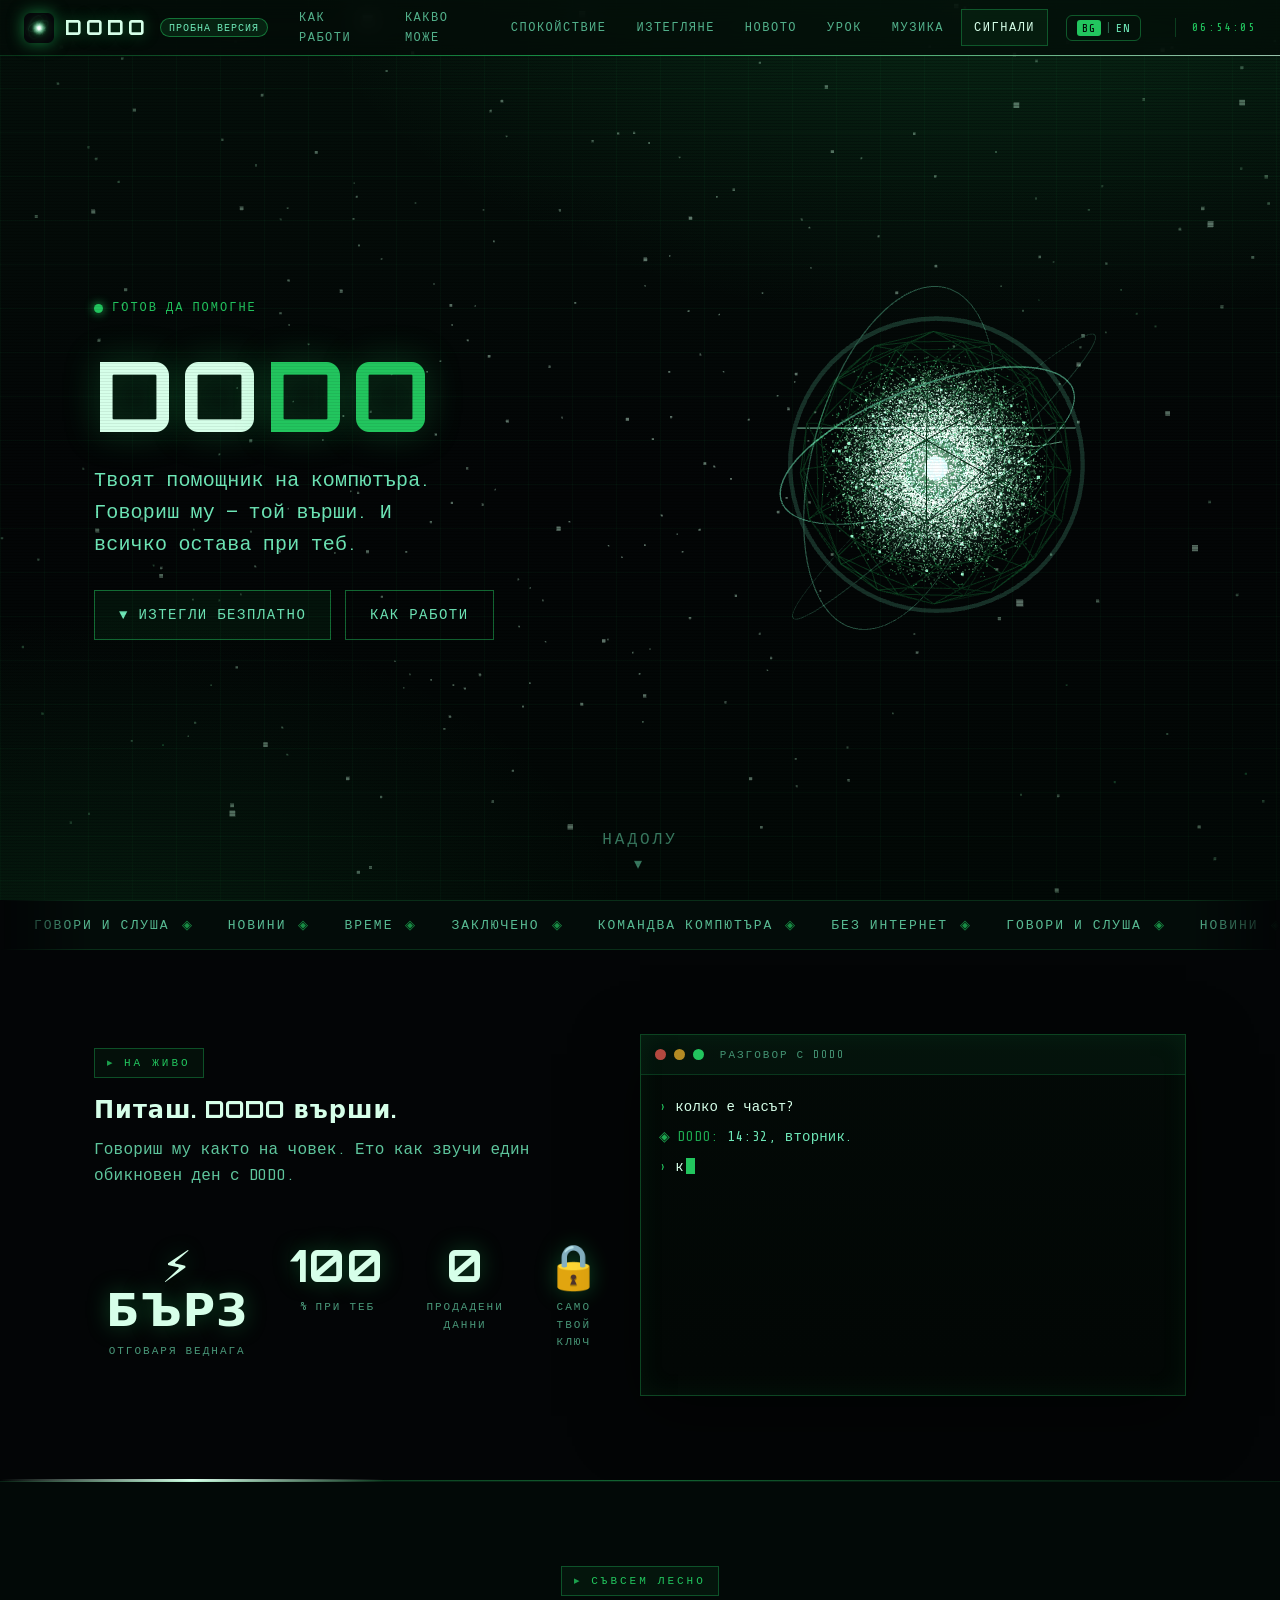
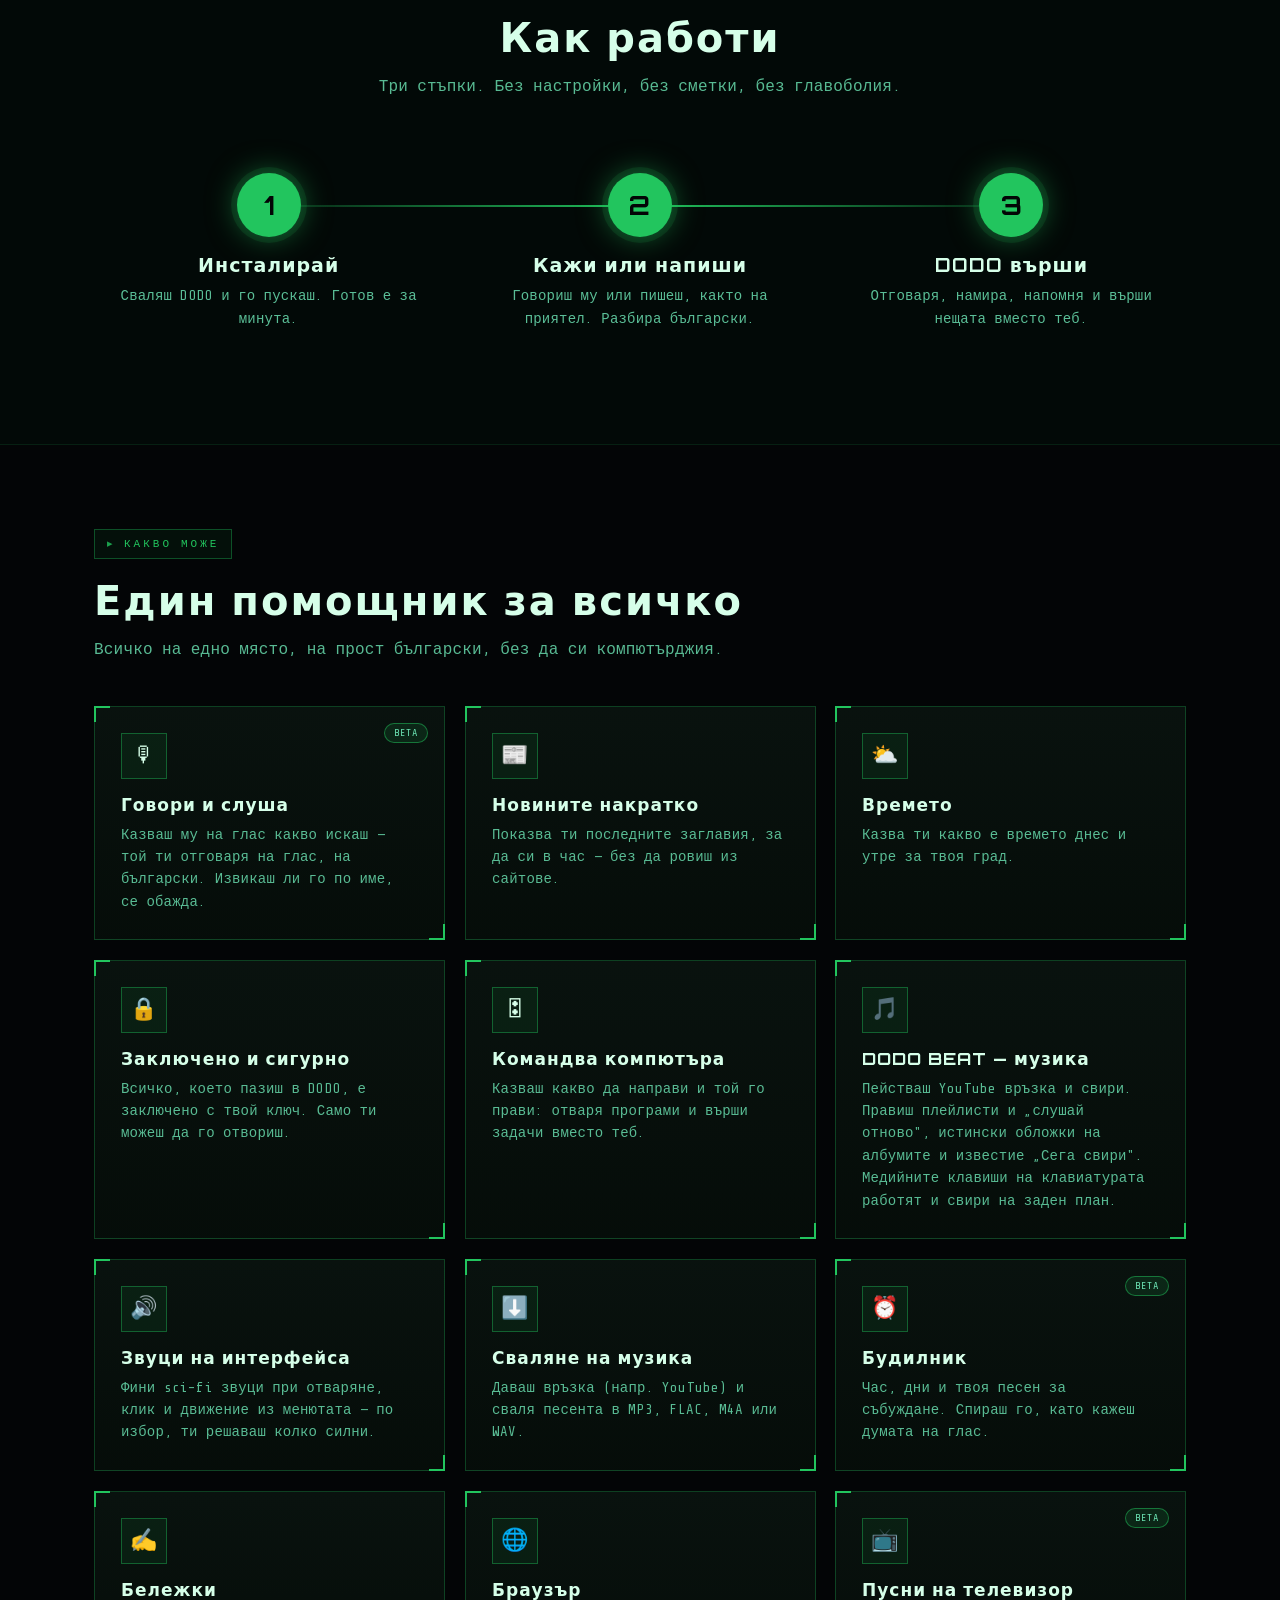
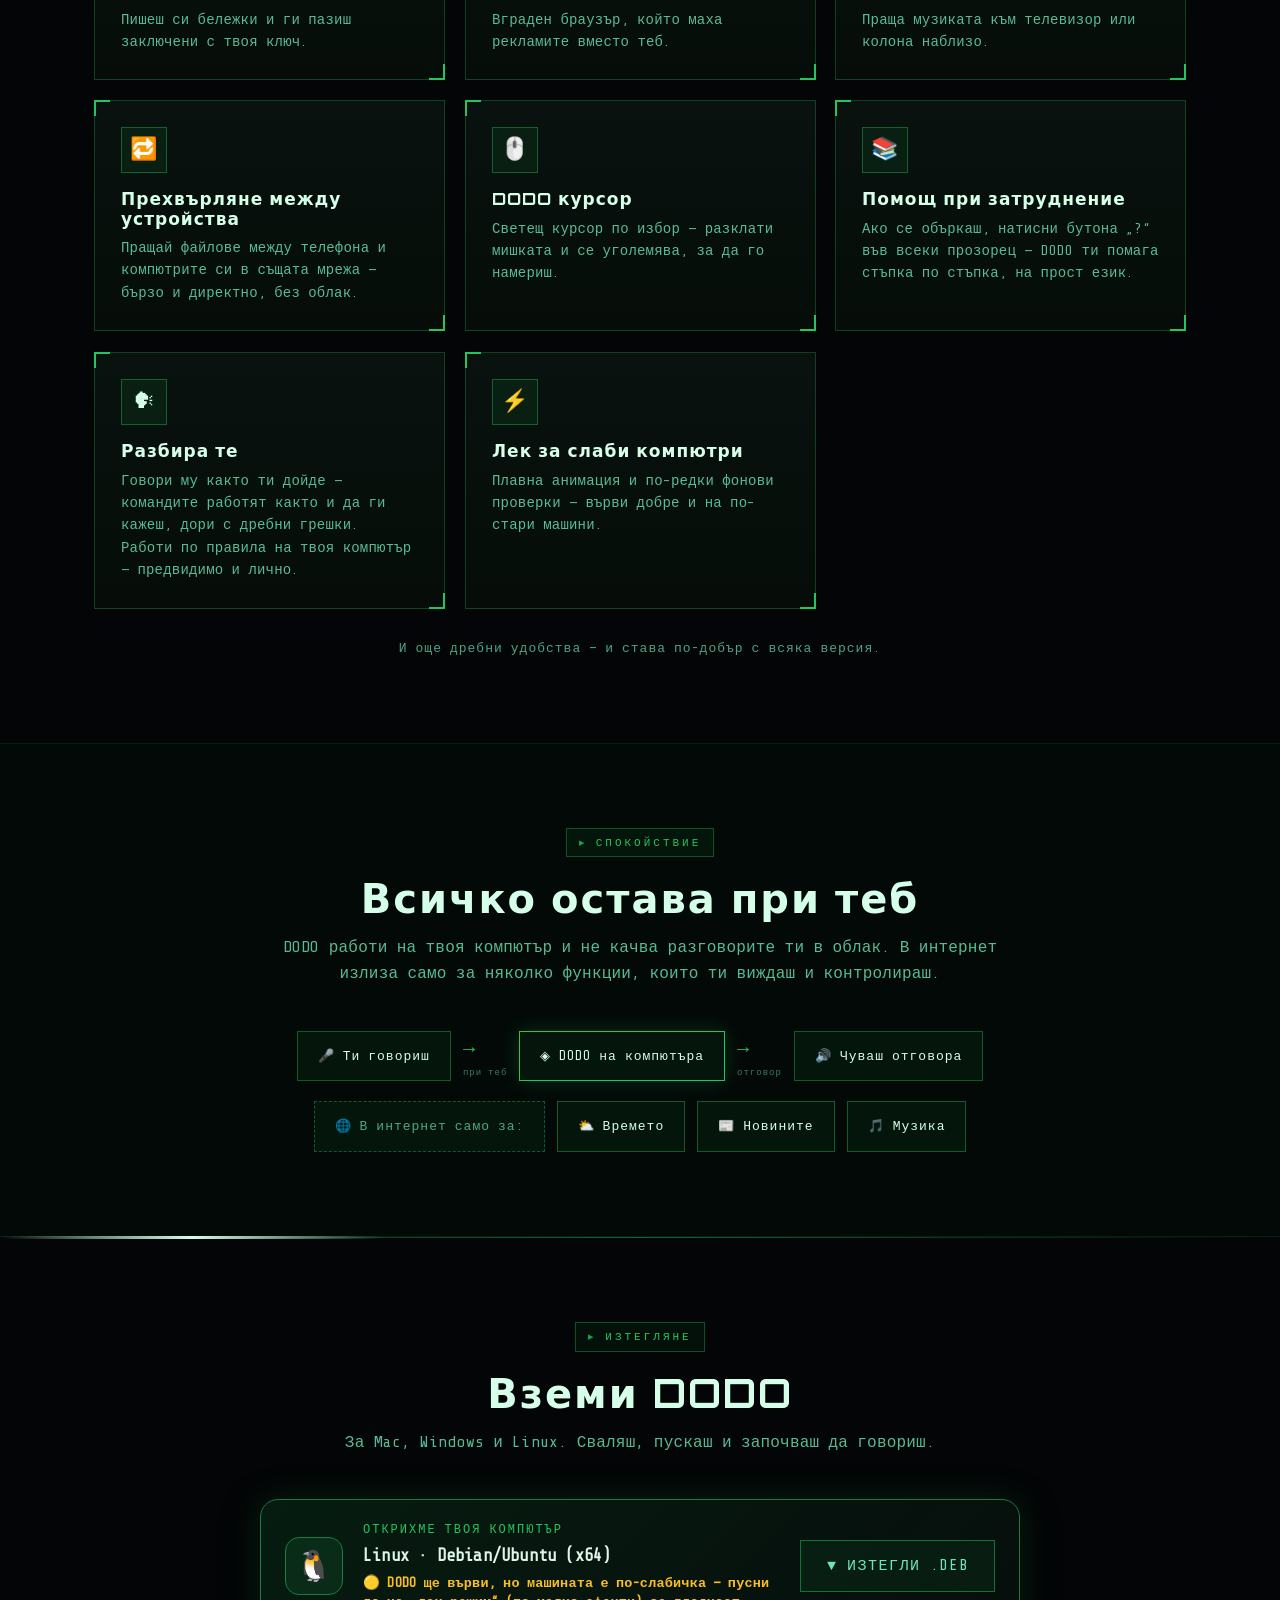
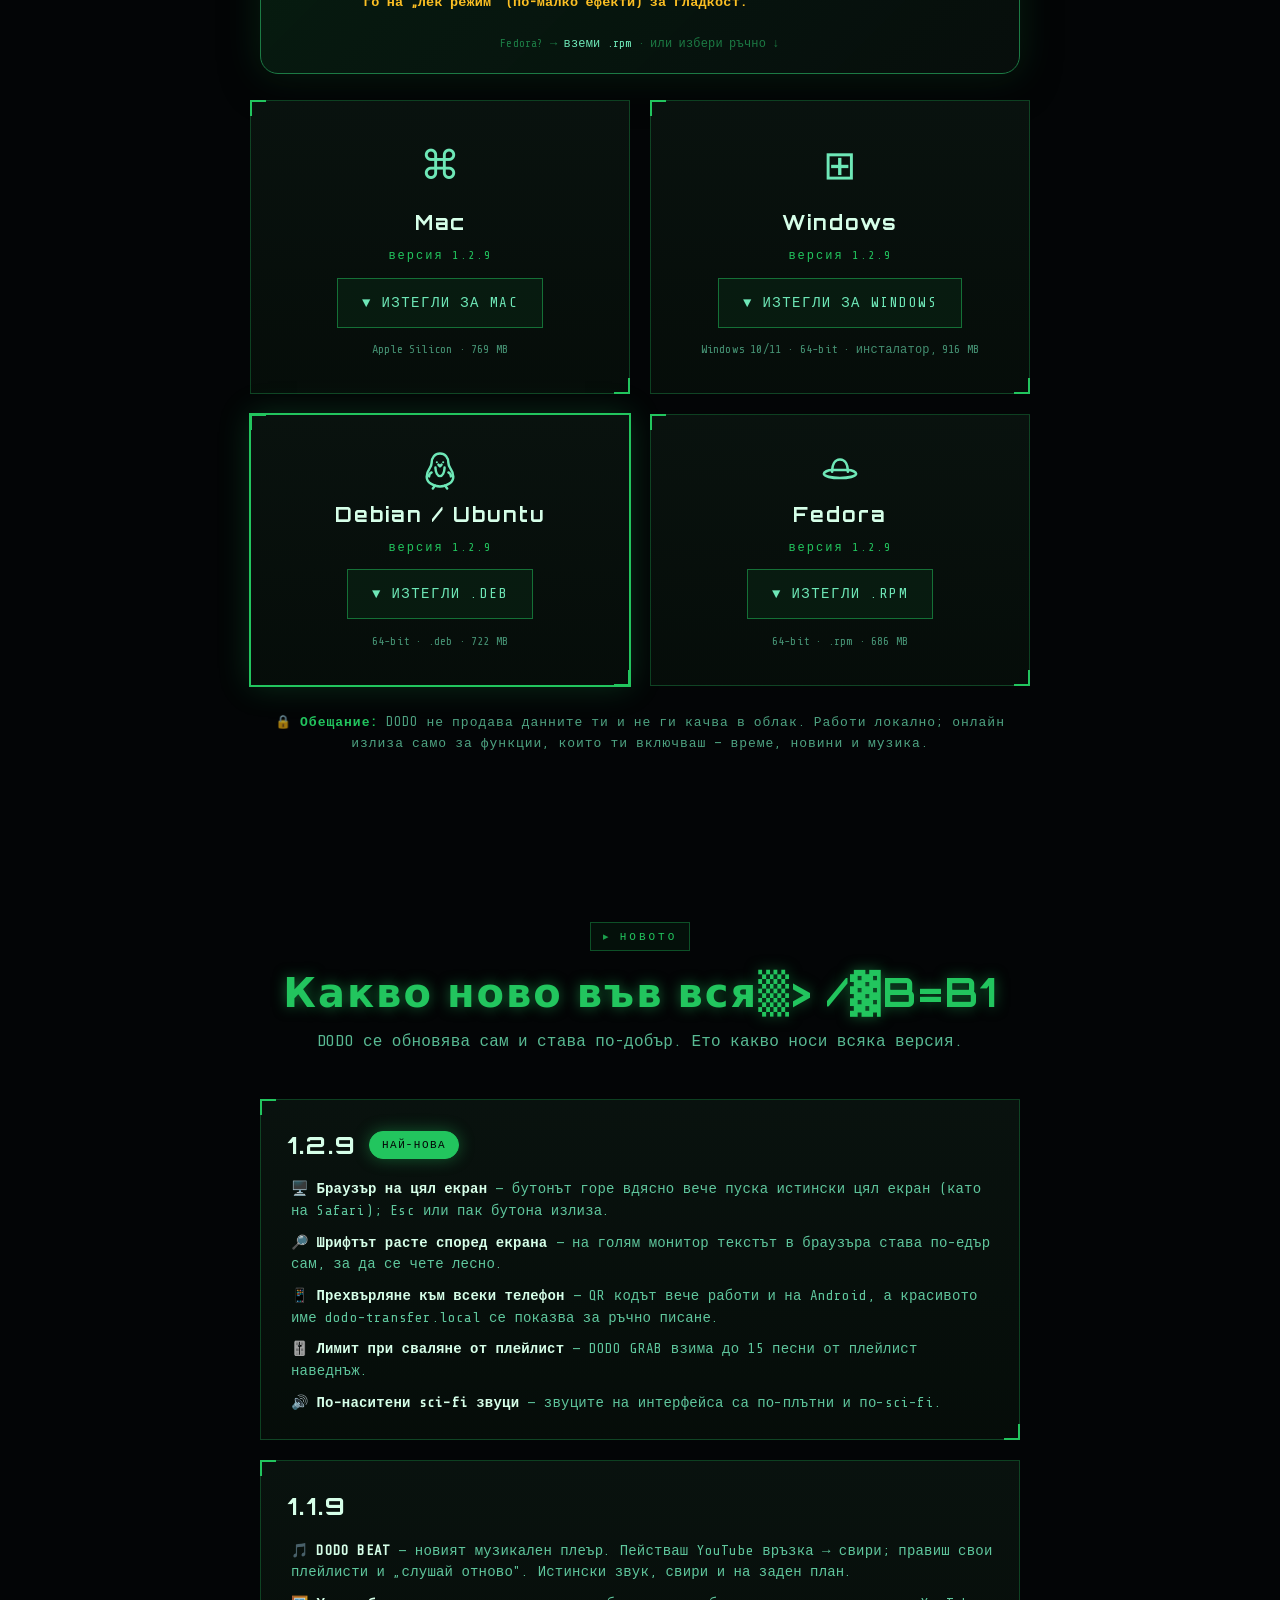
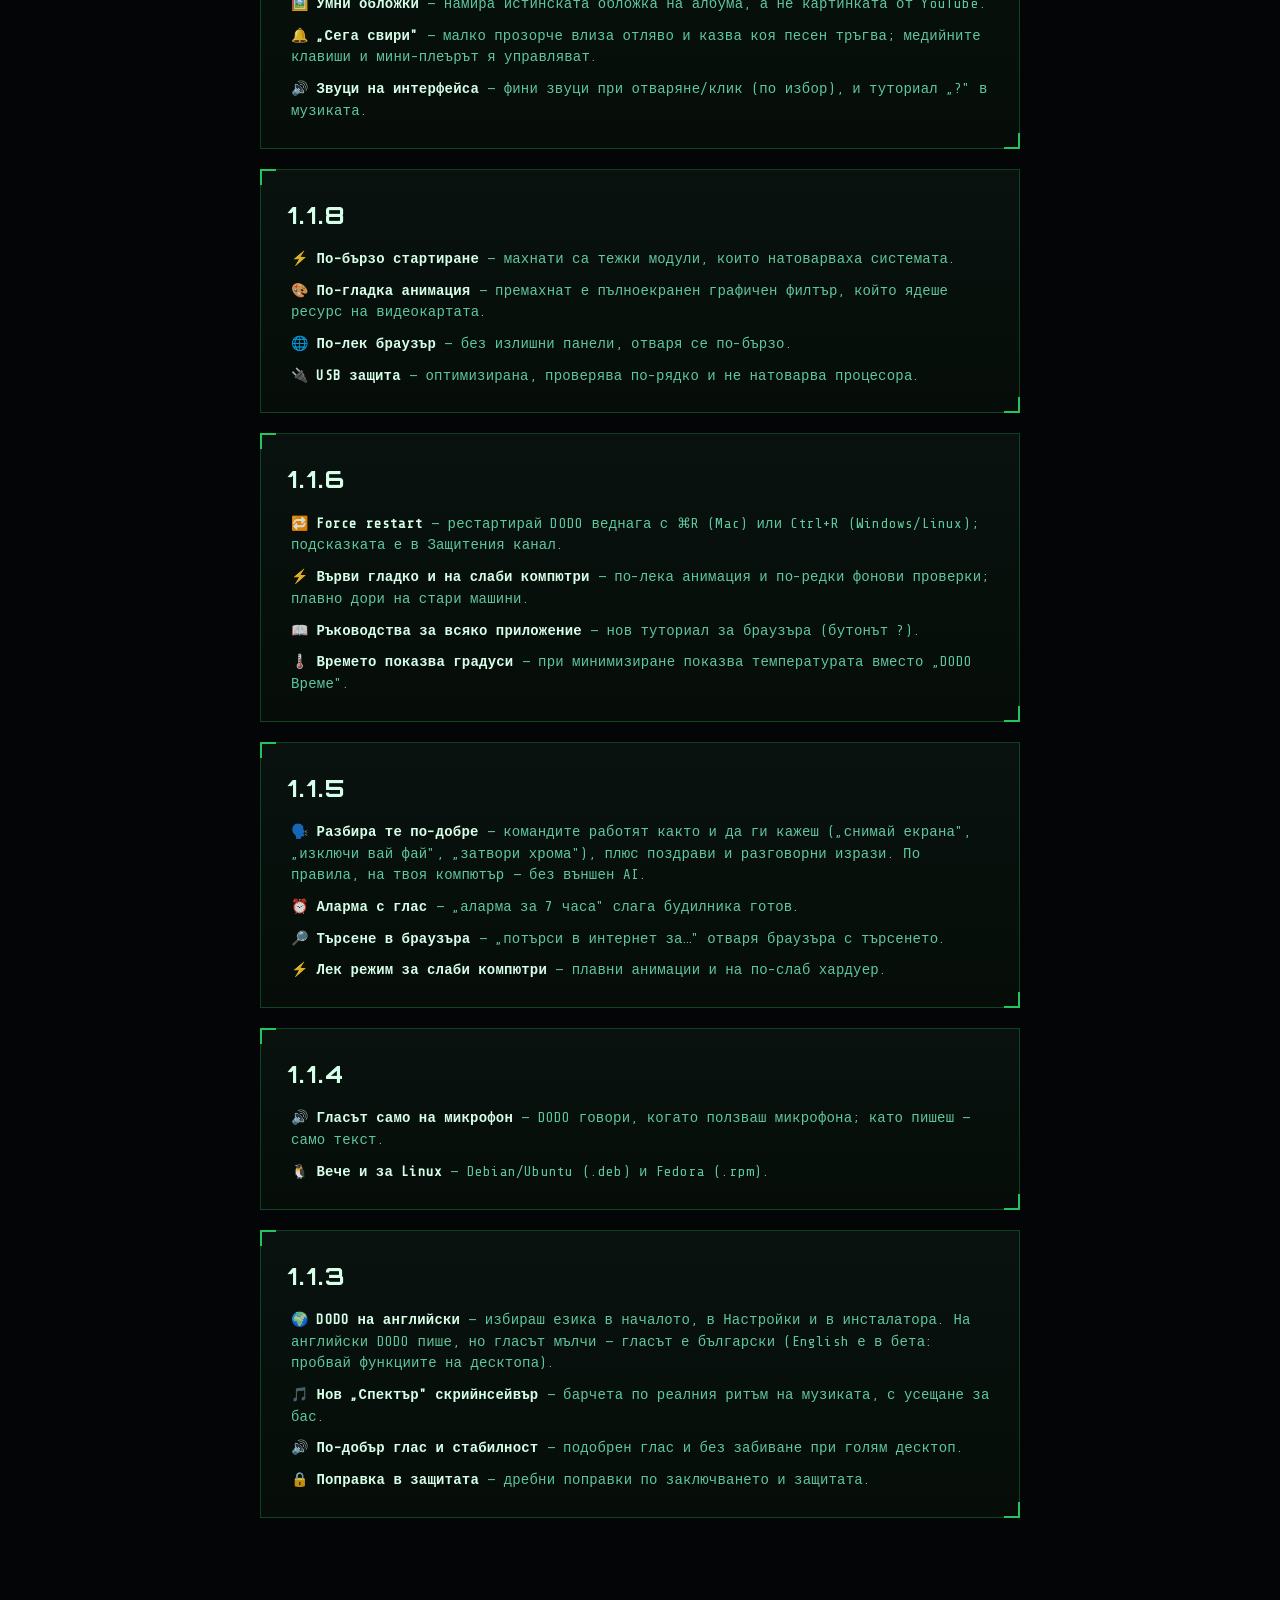
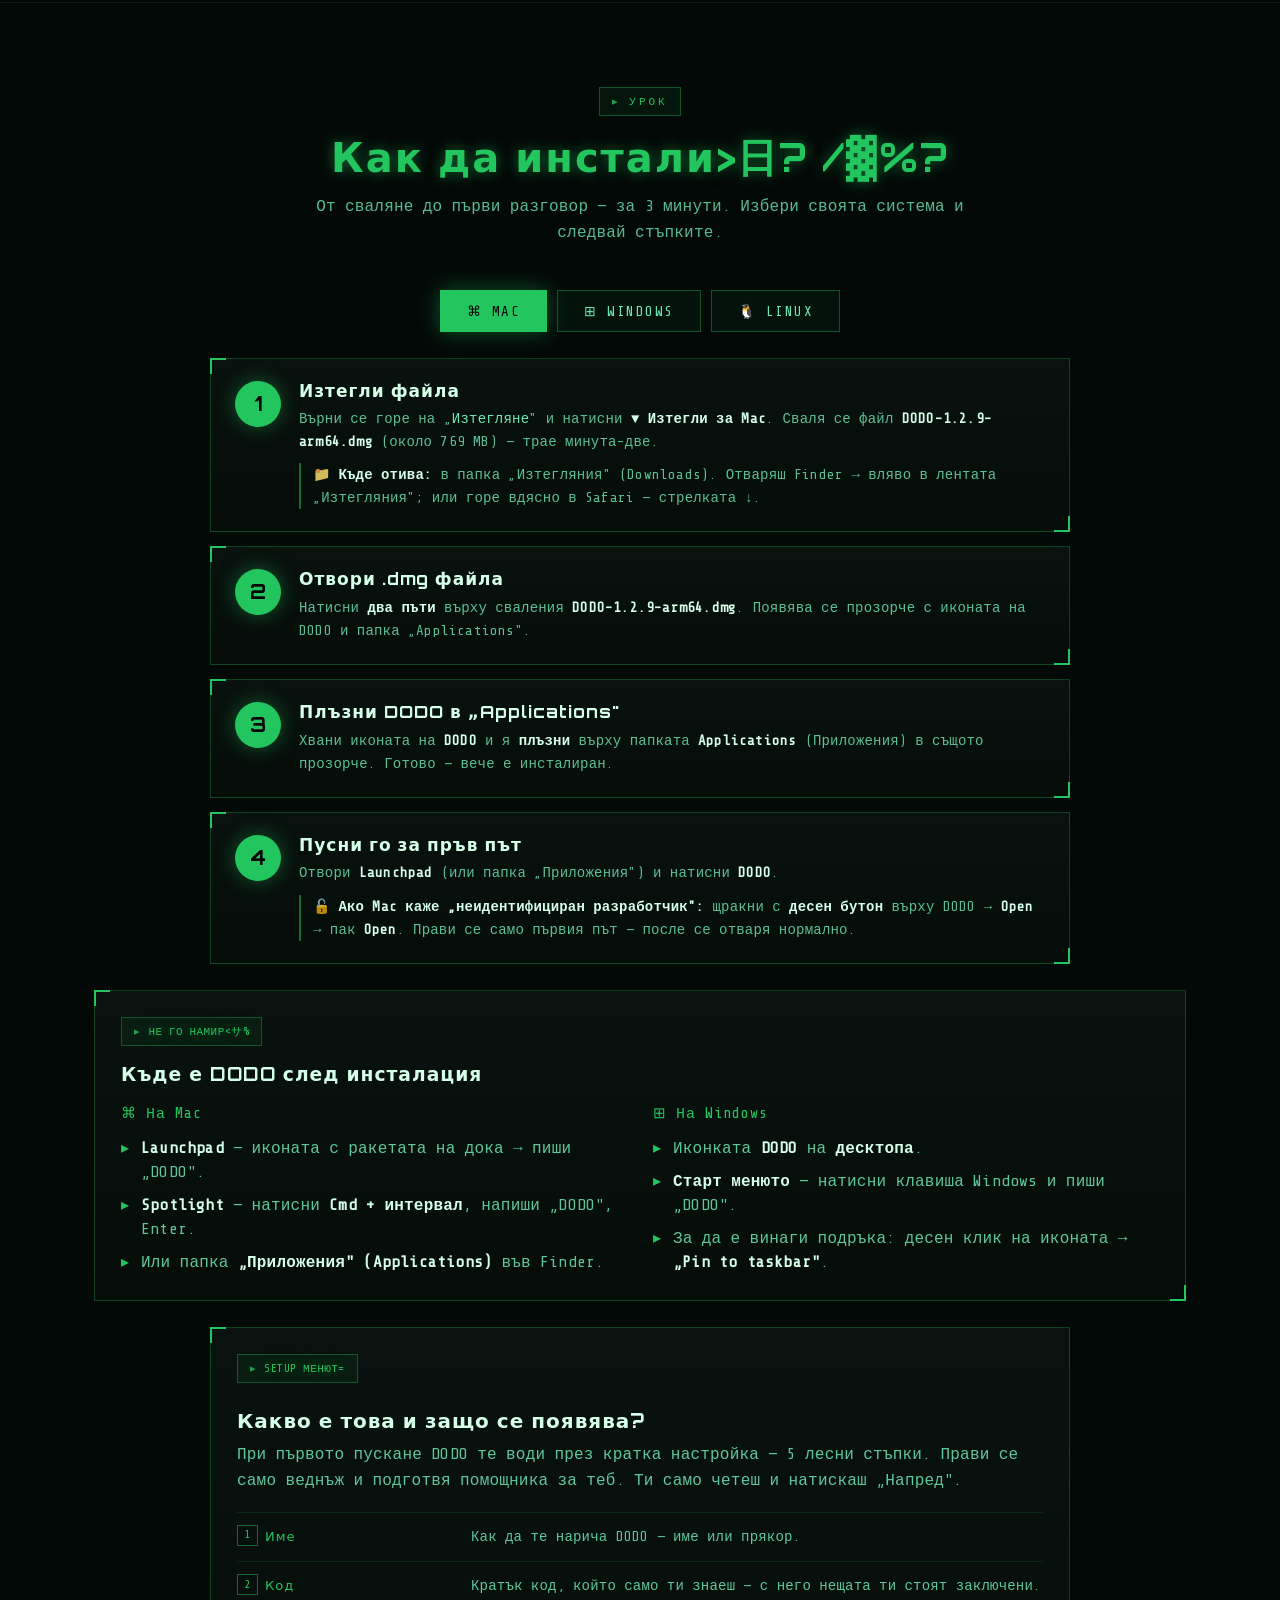
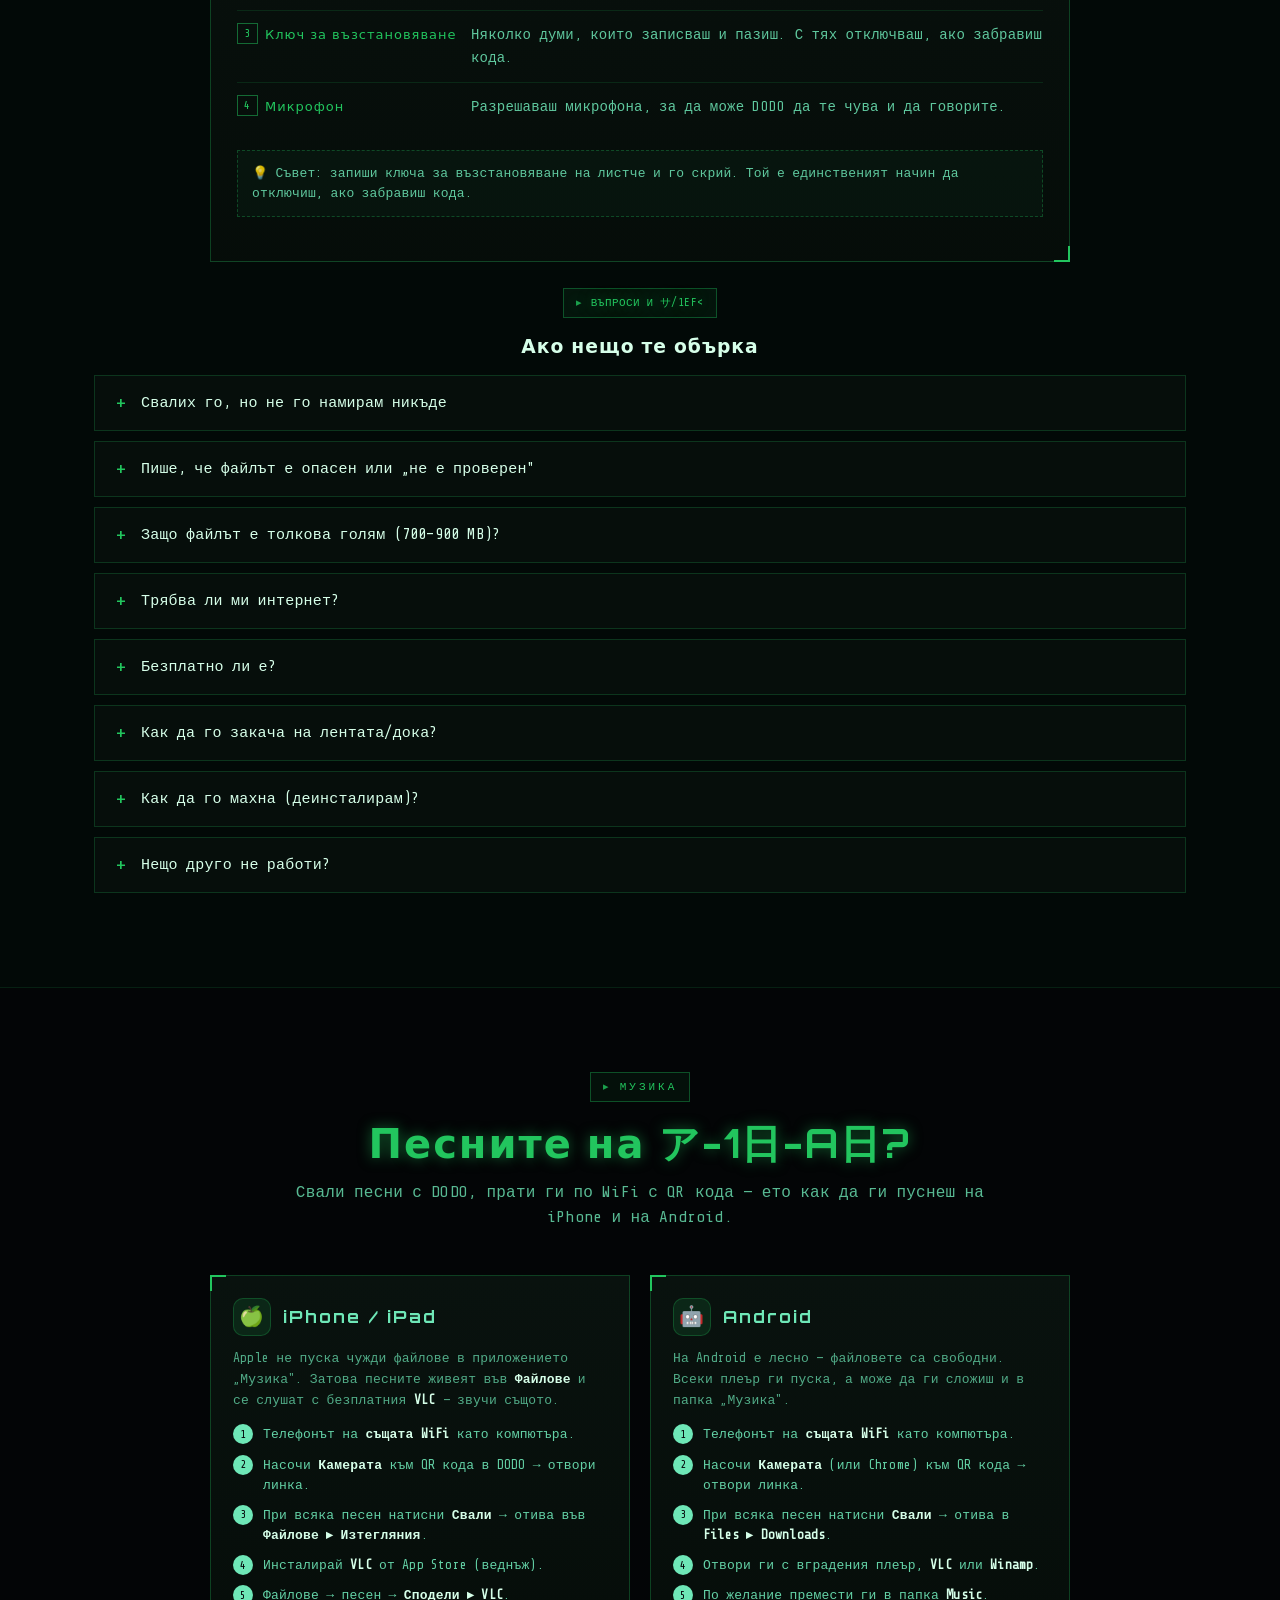
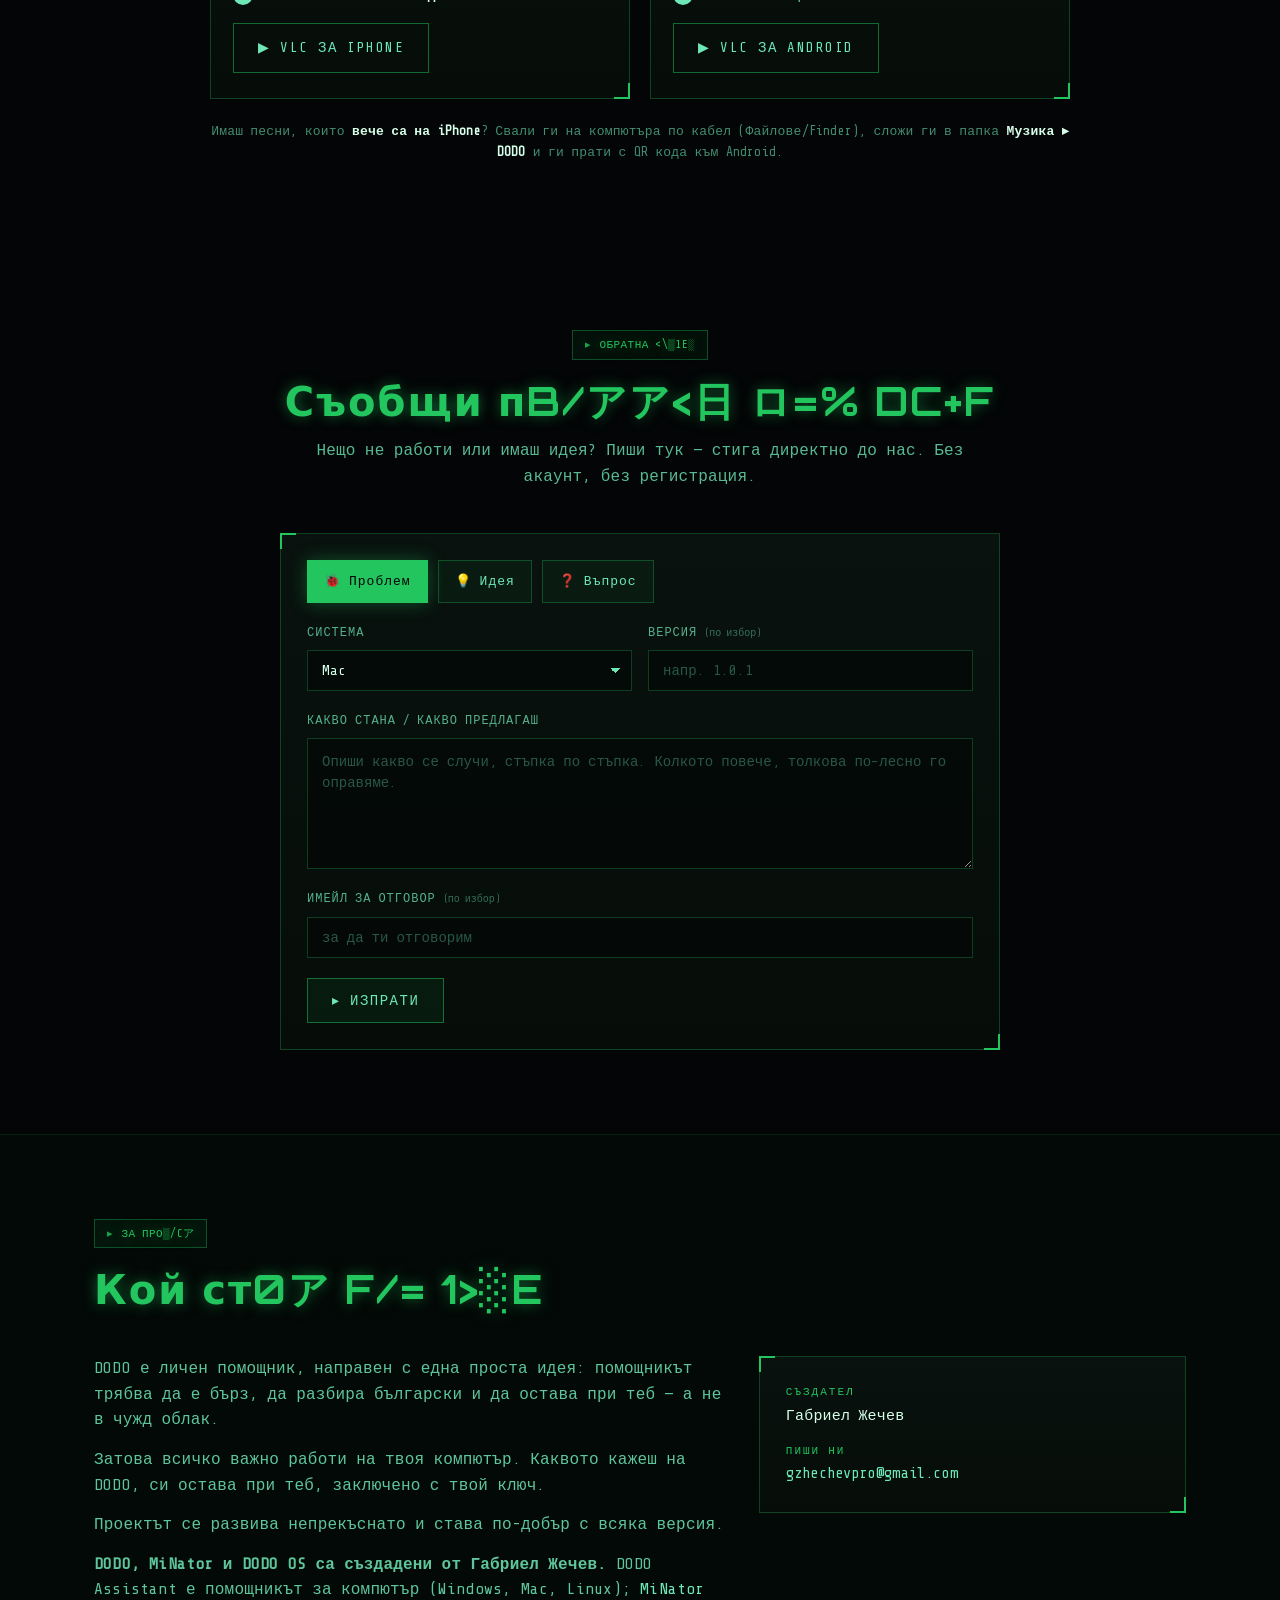
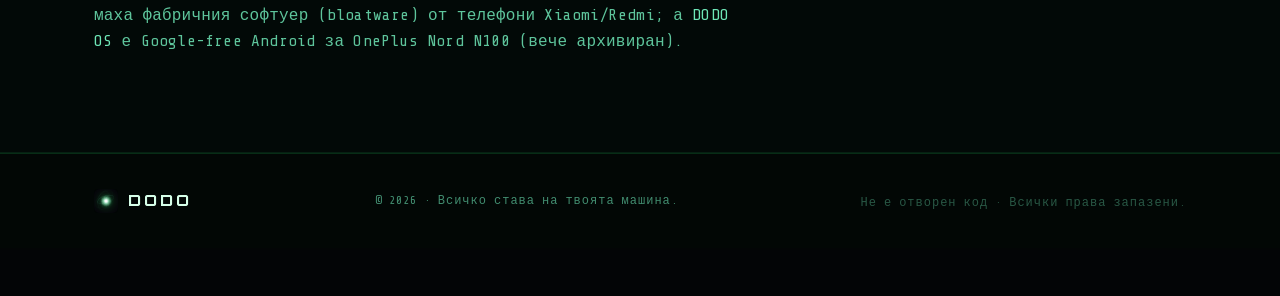
==== commit 19c59f25: "Сайт: DODO 1.2.9 — цял екран в браузъра, авто-зум, Android трансфер - changelog: нов 1.2.9 блок (бра" ====
--- a/index.html
+++ b/index.html
@@ -76,7 +76,7 @@
       "alternateName": "DODO",
       "applicationCategory": "UtilitiesApplication",
       "operatingSystem": "Windows, macOS, Linux",
-      "softwareVersion": "1.1.9",
+      "softwareVersion": "1.2.9",
       "url": "https://gpsn0w.github.io/DODO/",
       "image": "https://gpsn0w.github.io/DODO/logo.png",
       "description": "Личен офлайн помощник за Windows, Mac и Linux. Говориш му на български, той върши; всичко остава на твоя компютър.",
@@ -284,10 +284,10 @@
 			<div class="sd-alt" id="sdAlt" data-en="Or pick manually below ↓">Или избери ръчно отдолу ↓</div>
 		</div>
 		<div class="download-grid">
-			<div class="panel dl reveal"><div class="os">⌘</div><h3>Mac</h3><div class="ver">версия 1.1.9</div><a class="btn" href="https://github.com/gpsn0w/DODO/releases/download/v1.1.9/DODO-1.1.9-arm64.dmg" data-download="mac" data-en="▼ Download for Mac">▼ Изтегли за Mac</a><div class="note">Apple Silicon · 769 MB</div></div>
-			<div class="panel dl reveal"><div class="os">⊞</div><h3>Windows</h3><div class="ver">версия 1.1.9</div><a class="btn" href="https://github.com/gpsn0w/DODO/releases/download/v1.1.9/DODO-Setup-1.1.9.exe" data-download="win" data-en="▼ Download for Windows">▼ Изтегли за Windows</a><div class="note" data-en="Windows 10/11 · 64-bit · installer, 916 MB">Windows 10/11 · 64-bit · инсталатор, 916 MB</div></div>
-			<div class="panel dl reveal"><div class="os"><svg viewBox="0 0 24 24" width="42" height="42" fill="none" stroke="currentColor" stroke-width="1.4" stroke-linecap="round" stroke-linejoin="round"><path d="M12 2.6c-3 0-4.8 2.4-4.8 5.4 0 1.4-.5 2.2-1.2 3.2-1.1 1.6-1.6 3.1-1.6 4.6 0 3.1 3.4 5.6 7.6 5.6s7.6-2.5 7.6-5.6c0-1.5-.5-3-1.6-4.6-.7-1-1.2-1.8-1.2-3.2 0-3-1.8-5.4-4.8-5.4Z"/><path d="M9.4 10.5c0 3 1.2 5 2.6 5s2.6-2 2.6-5"/><circle cx="10.2" cy="7.6" r=".6" fill="currentColor" stroke="none"/><circle cx="13.8" cy="7.6" r=".6" fill="currentColor" stroke="none"/><path d="M11.1 8.9 12 9.9l.9-1"/><path d="M9.2 20.9 7.9 22.6M14.8 20.9l1.3 1.7"/><path d="M7.2 13.4c-1 .5-1.5 1.4-1.4 2.3M16.8 13.4c1 .5 1.5 1.4 1.4 2.3"/></svg></div><h3>Debian / Ubuntu</h3><div class="ver">версия 1.1.9</div><a class="btn" href="https://github.com/gpsn0w/DODO/releases/download/v1.1.9/DODO-1.1.9-amd64.deb" data-download="deb" data-en="▼ Download .deb">▼ Изтегли .deb</a><div class="note">64-bit · .deb · 722 MB</div></div>
-			<div class="panel dl reveal"><div class="os"><svg viewBox="0 0 24 24" width="42" height="42" fill="none" stroke="currentColor" stroke-width="1.5" stroke-linecap="round" stroke-linejoin="round"><path d="M7.5 13c0-3.4 1.2-7 4.5-7s4.5 3.6 4.5 7"/><path d="M2.8 14.2c0-1.1 2.2-2.2 4.7-2.2h9c2.5 0 4.7 1.1 4.7 2.2 0 1.4-4.3 2.4-9.2 2.4s-9.2-1-9.2-2.4z"/></svg></div><h3>Fedora</h3><div class="ver">версия 1.1.9</div><a class="btn" href="https://github.com/gpsn0w/DODO/releases/download/v1.1.9/DODO-1.1.9-x86_64.rpm" data-download="rpm" data-en="▼ Download .rpm">▼ Изтегли .rpm</a><div class="note">64-bit · .rpm · 686 MB</div></div>
+			<div class="panel dl reveal"><div class="os">⌘</div><h3>Mac</h3><div class="ver">версия 1.2.9</div><a class="btn" href="https://github.com/gpsn0w/DODO/releases/download/v1.2.9/DODO-1.2.9-arm64.dmg" data-download="mac" data-en="▼ Download for Mac">▼ Изтегли за Mac</a><div class="note">Apple Silicon · 769 MB</div></div>
+			<div class="panel dl reveal"><div class="os">⊞</div><h3>Windows</h3><div class="ver">версия 1.2.9</div><a class="btn" href="https://github.com/gpsn0w/DODO/releases/download/v1.2.9/DODO-Setup-1.2.9.exe" data-download="win" data-en="▼ Download for Windows">▼ Изтегли за Windows</a><div class="note" data-en="Windows 10/11 · 64-bit · installer, 916 MB">Windows 10/11 · 64-bit · инсталатор, 916 MB</div></div>
+			<div class="panel dl reveal"><div class="os"><svg viewBox="0 0 24 24" width="42" height="42" fill="none" stroke="currentColor" stroke-width="1.4" stroke-linecap="round" stroke-linejoin="round"><path d="M12 2.6c-3 0-4.8 2.4-4.8 5.4 0 1.4-.5 2.2-1.2 3.2-1.1 1.6-1.6 3.1-1.6 4.6 0 3.1 3.4 5.6 7.6 5.6s7.6-2.5 7.6-5.6c0-1.5-.5-3-1.6-4.6-.7-1-1.2-1.8-1.2-3.2 0-3-1.8-5.4-4.8-5.4Z"/><path d="M9.4 10.5c0 3 1.2 5 2.6 5s2.6-2 2.6-5"/><circle cx="10.2" cy="7.6" r=".6" fill="currentColor" stroke="none"/><circle cx="13.8" cy="7.6" r=".6" fill="currentColor" stroke="none"/><path d="M11.1 8.9 12 9.9l.9-1"/><path d="M9.2 20.9 7.9 22.6M14.8 20.9l1.3 1.7"/><path d="M7.2 13.4c-1 .5-1.5 1.4-1.4 2.3M16.8 13.4c1 .5 1.5 1.4 1.4 2.3"/></svg></div><h3>Debian / Ubuntu</h3><div class="ver">версия 1.2.9</div><a class="btn" href="https://github.com/gpsn0w/DODO/releases/download/v1.2.9/DODO-1.2.9-amd64.deb" data-download="deb" data-en="▼ Download .deb">▼ Изтегли .deb</a><div class="note">64-bit · .deb · 722 MB</div></div>
+			<div class="panel dl reveal"><div class="os"><svg viewBox="0 0 24 24" width="42" height="42" fill="none" stroke="currentColor" stroke-width="1.5" stroke-linecap="round" stroke-linejoin="round"><path d="M7.5 13c0-3.4 1.2-7 4.5-7s4.5 3.6 4.5 7"/><path d="M2.8 14.2c0-1.1 2.2-2.2 4.7-2.2h9c2.5 0 4.7 1.1 4.7 2.2 0 1.4-4.3 2.4-9.2 2.4s-9.2-1-9.2-2.4z"/></svg></div><h3>Fedora</h3><div class="ver">версия 1.2.9</div><a class="btn" href="https://github.com/gpsn0w/DODO/releases/download/v1.2.9/DODO-1.2.9-x86_64.rpm" data-download="rpm" data-en="▼ Download .rpm">▼ Изтегли .rpm</a><div class="note">64-bit · .rpm · 686 MB</div></div>
 		</div>
 		<p class="pledge reveal" data-en="🔒 &lt;b&gt;Promise:&lt;/b&gt; DODO never sells your data or uploads it to the cloud. It runs locally; it goes online only for features you turn on — weather, news and music.">🔒 <b>Обещание:</b> DODO не продава данните ти и не ги качва в облак. Работи локално; онлайн излиза само за функции, които ти включваш — време, новини и музика.</p>
 	</div>
@@ -303,8 +303,20 @@
 		<div class="changelog">
 			<div class="release panel reveal">
 				<div class="release-head">
+					<span class="release-ver">1.2.9</span>
+					<span class="release-tag latest" data-en="latest">най-нова</span>
+				</div>
+				<ul class="release-list">
+					<li data-en="🖥️ &lt;b&gt;Fullscreen browser&lt;/b&gt; — the button at the top right now goes truly full screen (Safari-style); Esc or the button exits.">🖥️ <b>Браузър на цял екран</b> — бутонът горе вдясно вече пуска истински цял екран (като на Safari); Esc или пак бутона излиза.</li>
+					<li data-en="🔎 &lt;b&gt;Font grows with the screen&lt;/b&gt; — on a big monitor the browser text gets bigger by itself, so it’s easy to read.">🔎 <b>Шрифтът расте според екрана</b> — на голям монитор текстът в браузъра става по-едър сам, за да се чете лесно.</li>
+					<li data-en="📱 &lt;b&gt;Transfer to any phone&lt;/b&gt; — the QR code now works on Android too, and the pretty name dodo-transfer.local is shown for typing by hand.">📱 <b>Прехвърляне към всеки телефон</b> — QR кодът вече работи и на Android, а красивото име dodo-transfer.local се показва за ръчно писане.</li>
+					<li data-en="🎚️ &lt;b&gt;Playlist download limit&lt;/b&gt; — DODO GRAB takes up to 15 songs from a playlist at once.">🎚️ <b>Лимит при сваляне от плейлист</b> — DODO GRAB взима до 15 песни от плейлист наведнъж.</li>
+					<li data-en="🔊 &lt;b&gt;Richer sci-fi sounds&lt;/b&gt; — the interface sounds are fuller and more sci-fi.">🔊 <b>По-наситени sci-fi звуци</b> — звуците на интерфейса са по-плътни и по-sci-fi.</li>
+				</ul>
+			</div>
+			<div class="release panel reveal">
+				<div class="release-head">
 					<span class="release-ver">1.1.9</span>
-					<span class="release-tag latest" data-en="latest">най-нова</span>
 				</div>
 				<ul class="release-list">
 					<li data-en="🎵 &lt;b&gt;DODO BEAT&lt;/b&gt; — the new music player. Paste a YouTube link → it plays; make your own playlists and “listen again”. Real sound, plays in the background too.">🎵 <b>DODO BEAT</b> — новият музикален плеър. Пействаш YouTube връзка → свири; правиш свои плейлисти и „слушай отново". Истински звук, свири и на заден план.</li>
@@ -390,7 +402,7 @@
 					<div class="gn">1</div>
 					<div class="gt">
 						<h3 data-en="Download the file">Изтегли файла</h3>
-						<p data-en="Go back up to “&lt;a href=&quot;#download&quot;&gt;Download&lt;/a&gt;” and press &lt;b&gt;▼ Download for Mac&lt;/b&gt;. A file &lt;b&gt;DODO-1.1.9-arm64.dmg&lt;/b&gt; (about 766 MB) downloads — takes a minute or two.">Върни се горе на „<a href="#download">Изтегляне</a>" и натисни <b>▼ Изтегли за Mac</b>. Сваля се файл <b>DODO-1.1.9-arm64.dmg</b> (около 766 MB) — трае минута-две.</p>
+						<p data-en="Go back up to “&lt;a href=&quot;#download&quot;&gt;Download&lt;/a&gt;” and press &lt;b&gt;▼ Download for Mac&lt;/b&gt;. A file &lt;b&gt;DODO-1.2.9-arm64.dmg&lt;/b&gt; (about 769 MB) downloads — takes a minute or two.">Върни се горе на „<a href="#download">Изтегляне</a>" и натисни <b>▼ Изтегли за Mac</b>. Сваля се файл <b>DODO-1.2.9-arm64.dmg</b> (около 769 MB) — трае минута-две.</p>
 						<p class="hint" data-en="📁 &lt;b&gt;Where it goes:&lt;/b&gt; the “Downloads” folder. Open Finder → “Downloads” in the sidebar; or top-right in Safari — the ↓ arrow.">📁 <b>Къде отива:</b> в папка „Изтегляния" (Downloads). Отваряш Finder → вляво в лентата „Изтегляния"; или горе вдясно в Safari — стрелката ↓.</p>
 					</div>
 				</div>
@@ -398,7 +410,7 @@
 					<div class="gn">2</div>
 					<div class="gt">
 						<h3 data-en="Open the .dmg file">Отвори .dmg файла</h3>
-						<p data-en="&lt;b&gt;Double-click&lt;/b&gt; the downloaded &lt;b&gt;DODO-1.1.9-arm64.dmg&lt;/b&gt;. A window appears with the DODO icon and an “Applications” folder.">Натисни <b>два пъти</b> върху сваления <b>DODO-1.1.9-arm64.dmg</b>. Появява се прозорче с иконата на DODO и папка „Applications".</p>
+						<p data-en="&lt;b&gt;Double-click&lt;/b&gt; the downloaded &lt;b&gt;DODO-1.2.9-arm64.dmg&lt;/b&gt;. A window appears with the DODO icon and an “Applications” folder.">Натисни <b>два пъти</b> върху сваления <b>DODO-1.2.9-arm64.dmg</b>. Появява се прозорче с иконата на DODO и папка „Applications".</p>
 					</div>
 				</div>
 				<div class="guide-step panel reveal">
@@ -425,7 +437,7 @@
 					<div class="gn">1</div>
 					<div class="gt">
 						<h3 data-en="Download the file">Изтегли файла</h3>
-						<p data-en="Go back up to “&lt;a href=&quot;#download&quot;&gt;Download&lt;/a&gt;” and press &lt;b&gt;▼ Download for Windows&lt;/b&gt;. &lt;b&gt;DODO-Setup-1.1.9.exe&lt;/b&gt; (about 914 MB) downloads.">Върни се горе на „<a href="#download">Изтегляне</a>" и натисни <b>▼ Изтегли за Windows</b>. Сваля се <b>DODO-Setup-1.1.9.exe</b> (около 914 MB).</p>
+						<p data-en="Go back up to “&lt;a href=&quot;#download&quot;&gt;Download&lt;/a&gt;” and press &lt;b&gt;▼ Download for Windows&lt;/b&gt;. &lt;b&gt;DODO-Setup-1.2.9.exe&lt;/b&gt; (about 916 MB) downloads.">Върни се горе на „<a href="#download">Изтегляне</a>" и натисни <b>▼ Изтегли за Windows</b>. Сваля се <b>DODO-Setup-1.2.9.exe</b> (около 916 MB).</p>
 						<p class="hint" data-en="📁 &lt;b&gt;Where it goes:&lt;/b&gt; the “Downloads” folder. Open File Explorer (the yellow folder on the taskbar) → “Downloads” on the left; or in the browser top-right — the ↓ arrow.">📁 <b>Къде отива:</b> в папка „Downloads" (Изтегляния). Отваряш File Explorer (жълтата папка на лентата) → вляво „Downloads"; или в браузъра горе вдясно — стрелката ↓.</p>
 					</div>
 				</div>
@@ -433,7 +445,7 @@
 					<div class="gn">2</div>
 					<div class="gt">
 						<h3 data-en="Open the installer">Отвори инсталатора</h3>
-						<p data-en="&lt;b&gt;Double-click&lt;/b&gt; &lt;b&gt;DODO-Setup-1.1.9.exe&lt;/b&gt;.">Натисни <b>два пъти</b> върху <b>DODO-Setup-1.1.9.exe</b>.</p>
+						<p data-en="&lt;b&gt;Double-click&lt;/b&gt; &lt;b&gt;DODO-Setup-1.2.9.exe&lt;/b&gt;.">Натисни <b>два пъти</b> върху <b>DODO-Setup-1.2.9.exe</b>.</p>
 						<p class="hint" data-en="🔵 &lt;b&gt;If a blue “Windows protected your PC” screen appears:&lt;/b&gt; this is normal for new programs. Click &lt;b&gt;“More info”&lt;/b&gt; → &lt;b&gt;“Run anyway”&lt;/b&gt;.">🔵 <b>Ако излезе син екран „Windows protected your PC":</b> това е нормално за нови програми. Натисни <b>„More info"</b> → <b>„Run anyway"</b> (Все пак изпълни).</p>
 					</div>
 				</div>
@@ -460,7 +472,7 @@
 					<div class="gn">1</div>
 					<div class="gt">
 						<h3 data-en="Download the file">Изтегли файла</h3>
-						<p data-en="Go back up to “&lt;a href=&quot;#download&quot;&gt;Download&lt;/a&gt;”. For &lt;b&gt;Debian/Ubuntu&lt;/b&gt; press &lt;b&gt;▼ Download .deb&lt;/b&gt; (&lt;b&gt;DODO-1.1.9-amd64.deb&lt;/b&gt;); for &lt;b&gt;Fedora&lt;/b&gt; press &lt;b&gt;▼ Download .rpm&lt;/b&gt; (&lt;b&gt;DODO-1.1.9-x86_64.rpm&lt;/b&gt;).">Върни се горе на „<a href="#download">Изтегляне</a>". За <b>Debian/Ubuntu</b> натисни <b>▼ Изтегли .deb</b> (<b>DODO-1.1.9-amd64.deb</b>); за <b>Fedora</b> натисни <b>▼ Изтегли .rpm</b> (<b>DODO-1.1.9-x86_64.rpm</b>).</p>
+						<p data-en="Go back up to “&lt;a href=&quot;#download&quot;&gt;Download&lt;/a&gt;”. For &lt;b&gt;Debian/Ubuntu&lt;/b&gt; press &lt;b&gt;▼ Download .deb&lt;/b&gt; (&lt;b&gt;DODO-1.2.9-amd64.deb&lt;/b&gt;); for &lt;b&gt;Fedora&lt;/b&gt; press &lt;b&gt;▼ Download .rpm&lt;/b&gt; (&lt;b&gt;DODO-1.2.9-x86_64.rpm&lt;/b&gt;).">Върни се горе на „<a href="#download">Изтегляне</a>". За <b>Debian/Ubuntu</b> натисни <b>▼ Изтегли .deb</b> (<b>DODO-1.2.9-amd64.deb</b>); за <b>Fedora</b> натисни <b>▼ Изтегли .rpm</b> (<b>DODO-1.2.9-x86_64.rpm</b>).</p>
 						<p class="hint" data-en="📁 &lt;b&gt;Where it goes:&lt;/b&gt; the “Downloads” folder.">📁 <b>Къде отива:</b> в папка „Downloads" (Изтегляния).</p>
 					</div>
 				</div>
@@ -469,7 +481,7 @@
 					<div class="gt">
 						<h3 data-en="Install it">Инсталирай</h3>
 						<p data-en="&lt;b&gt;Double-click&lt;/b&gt; the downloaded file — it opens in “Software” / “App Center”, press &lt;b&gt;Install&lt;/b&gt;. Or from a terminal.">Натисни <b>два пъти</b> върху сваления файл — отваря се в „Софтуер" / „App Center", натискаш <b>Install</b>. Или през терминала.</p>
-						<p class="hint" data-en="⌨️ &lt;b&gt;Terminal:&lt;/b&gt; Debian/Ubuntu — &lt;b&gt;sudo apt install ./DODO-1.1.9-amd64.deb&lt;/b&gt;; Fedora — &lt;b&gt;sudo dnf install ./DODO-1.1.9-x86_64.rpm&lt;/b&gt;.">⌨️ <b>През терминал:</b> Debian/Ubuntu — <b>sudo apt install ./DODO-1.1.9-amd64.deb</b>; Fedora — <b>sudo dnf install ./DODO-1.1.9-x86_64.rpm</b>.</p>
+						<p class="hint" data-en="⌨️ &lt;b&gt;Terminal:&lt;/b&gt; Debian/Ubuntu — &lt;b&gt;sudo apt install ./DODO-1.2.9-amd64.deb&lt;/b&gt;; Fedora — &lt;b&gt;sudo dnf install ./DODO-1.2.9-x86_64.rpm&lt;/b&gt;.">⌨️ <b>През терминал:</b> Debian/Ubuntu — <b>sudo apt install ./DODO-1.2.9-amd64.deb</b>; Fedora — <b>sudo dnf install ./DODO-1.2.9-x86_64.rpm</b>.</p>
 					</div>
 				</div>
 				<div class="guide-step panel reveal">
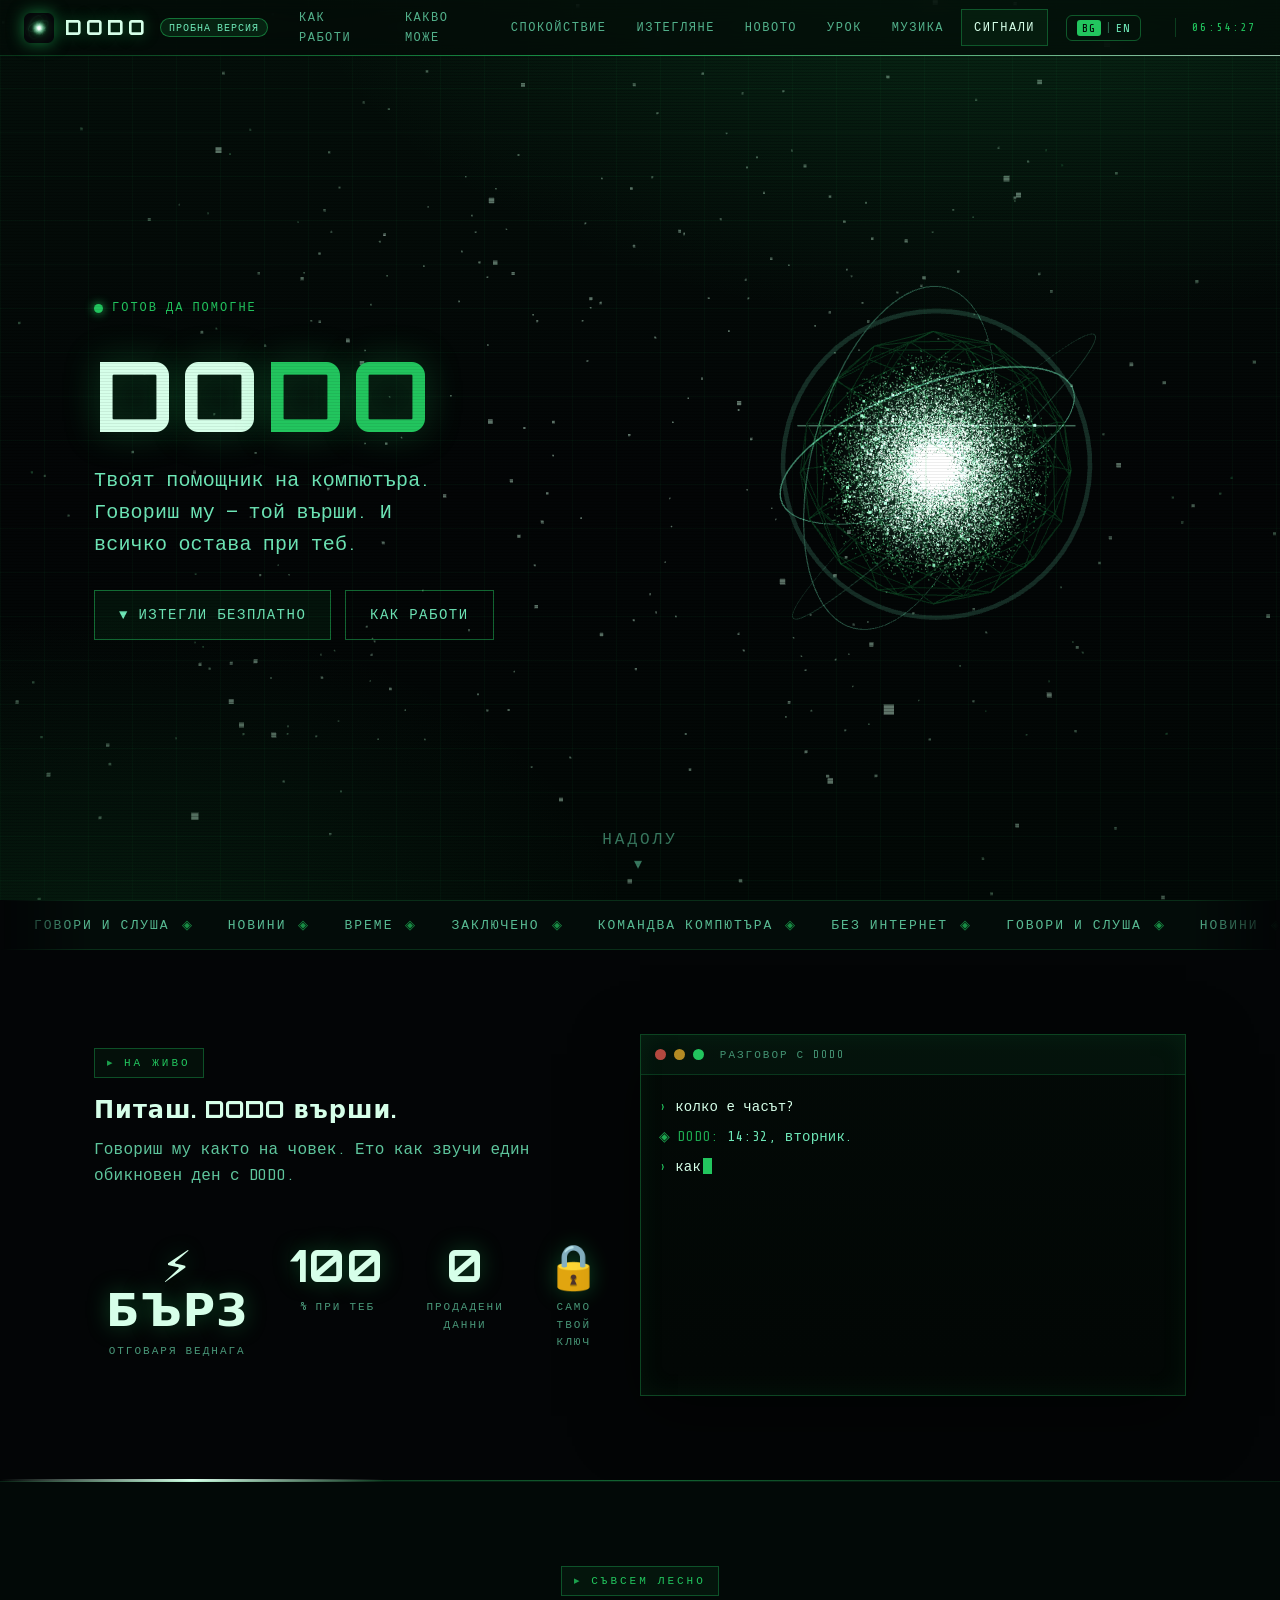
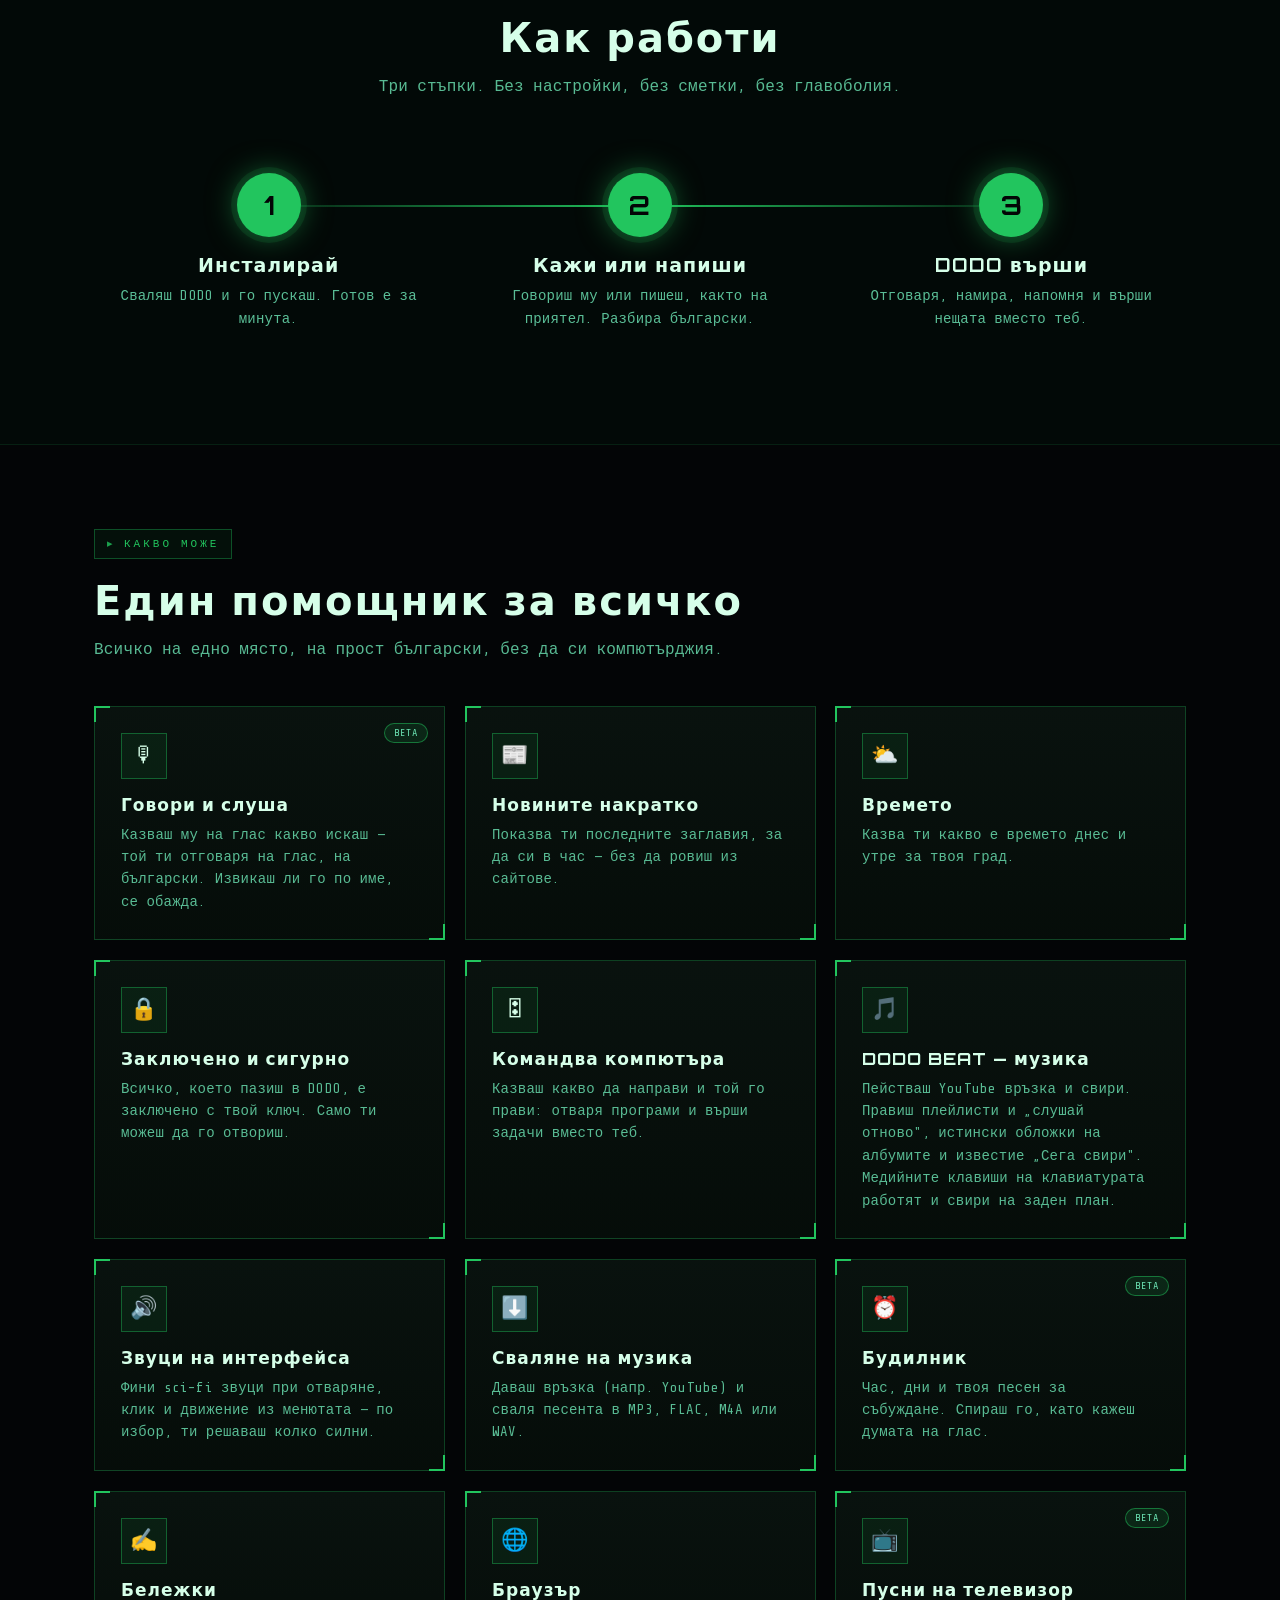
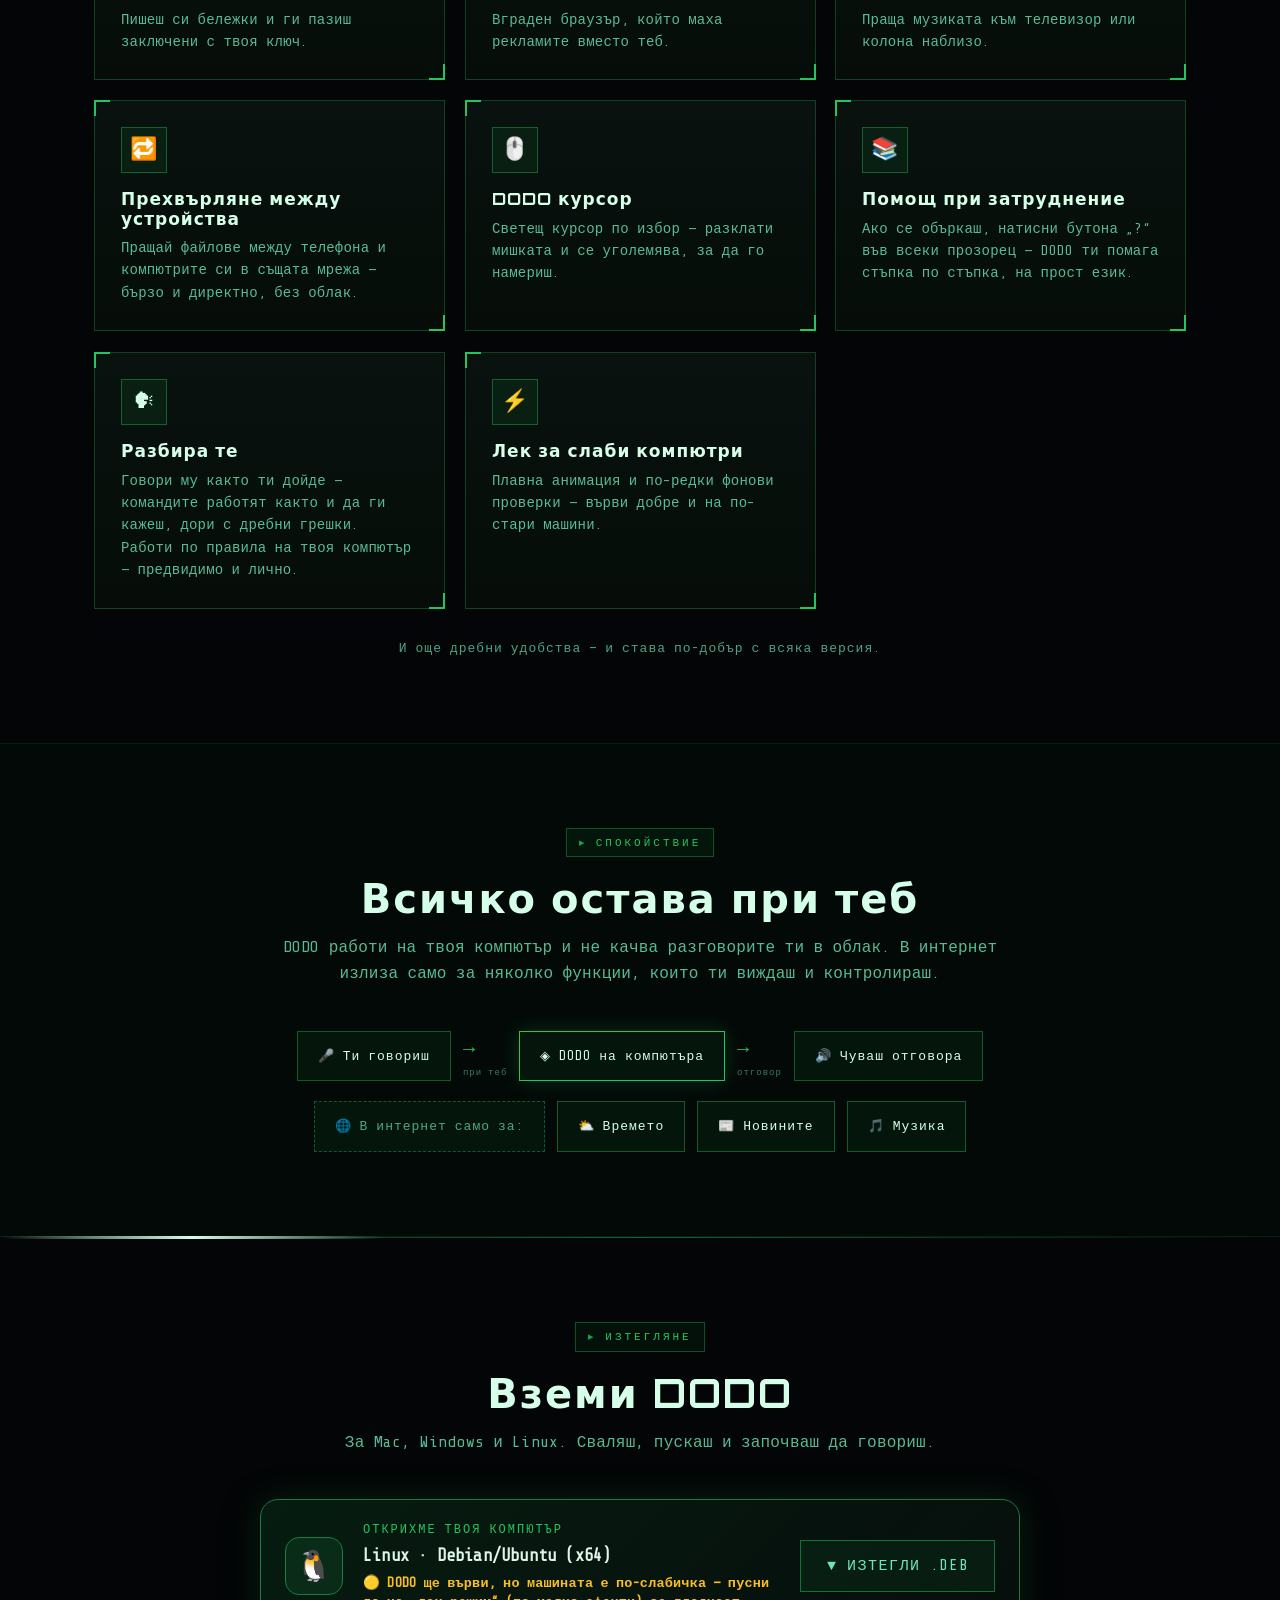
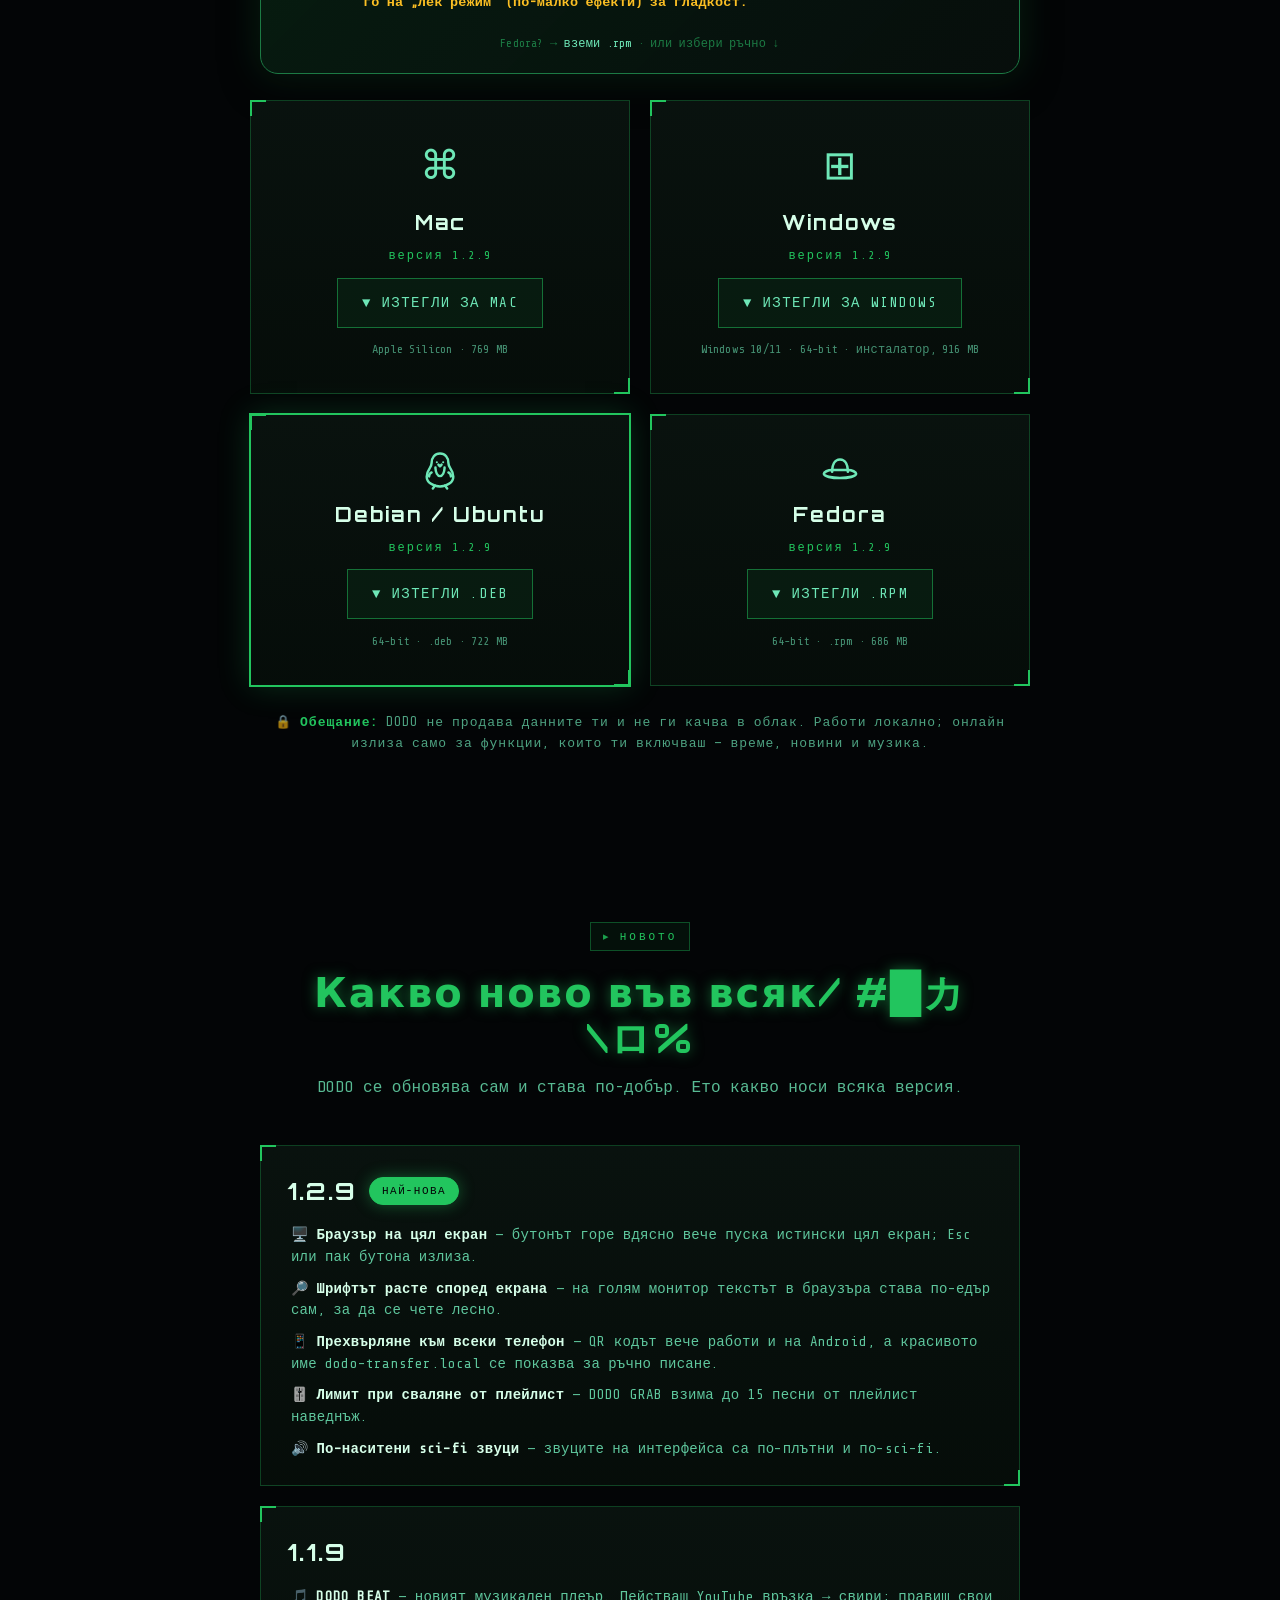
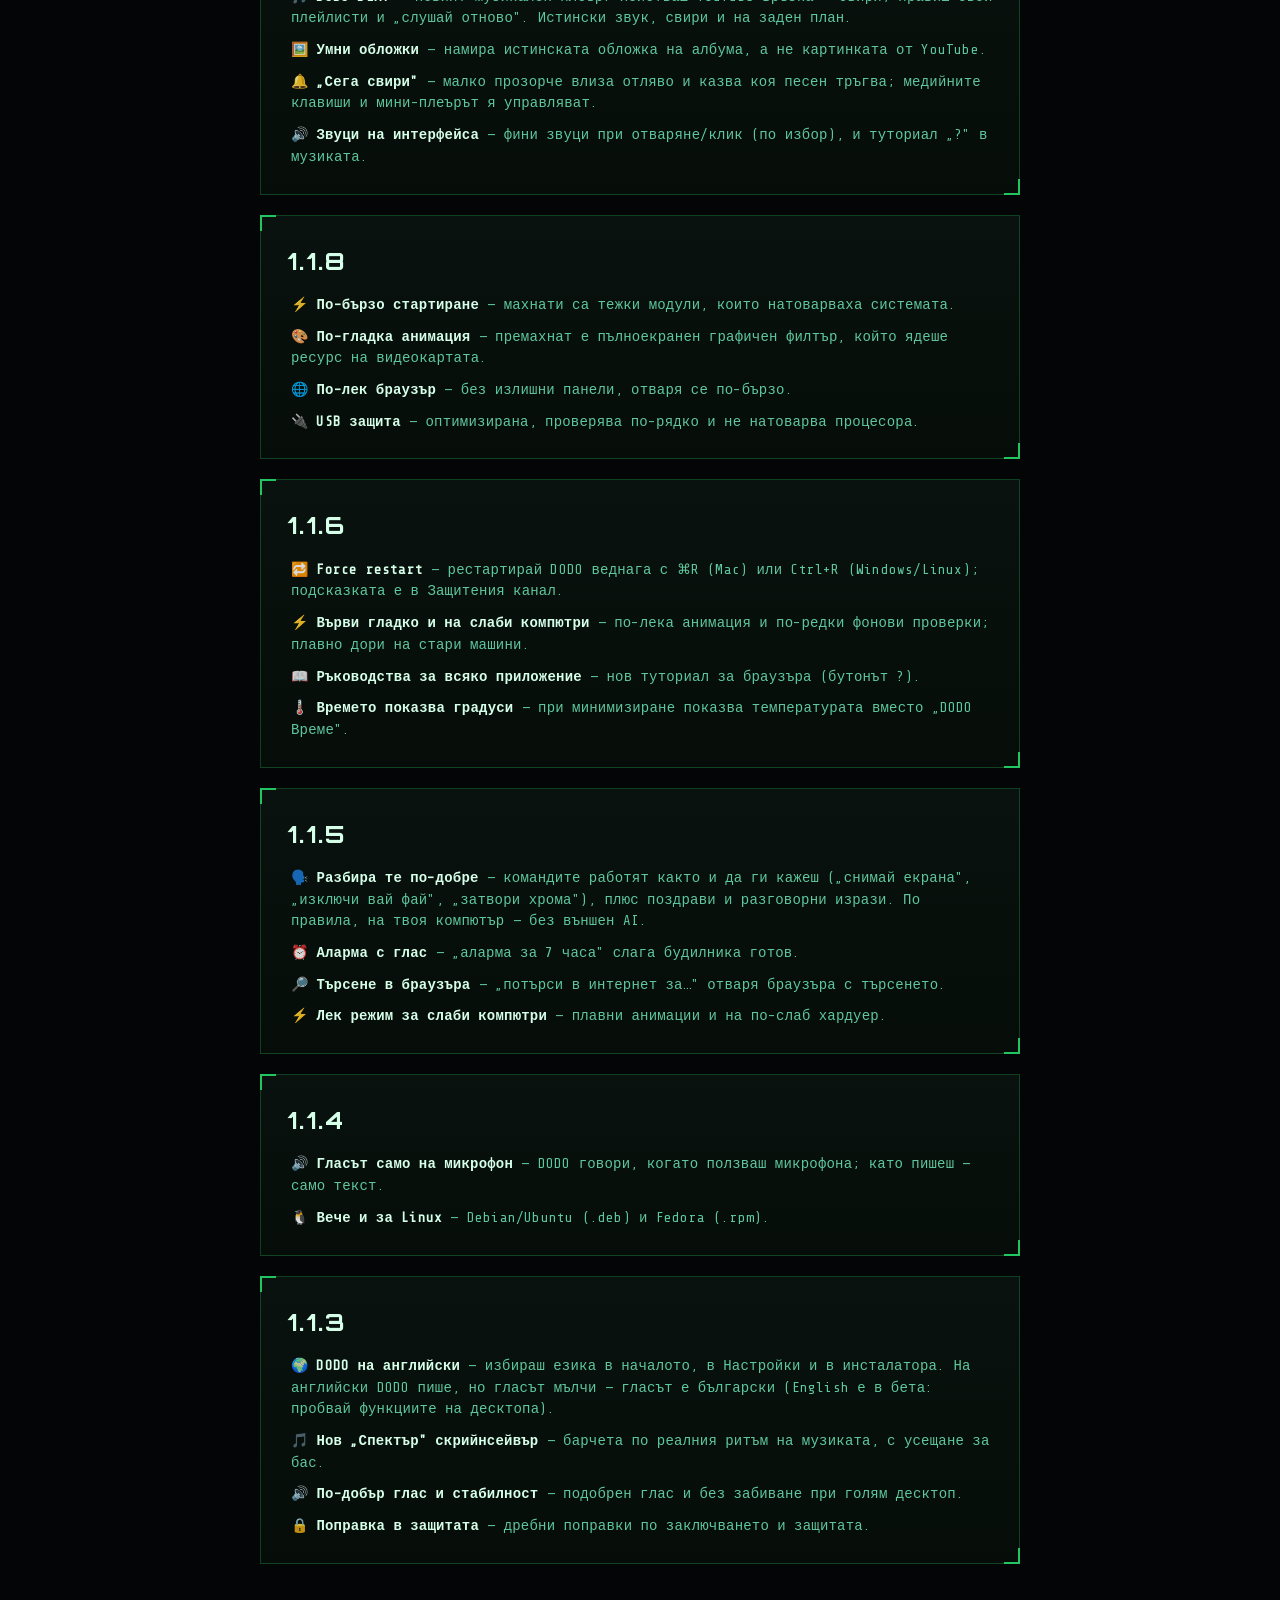
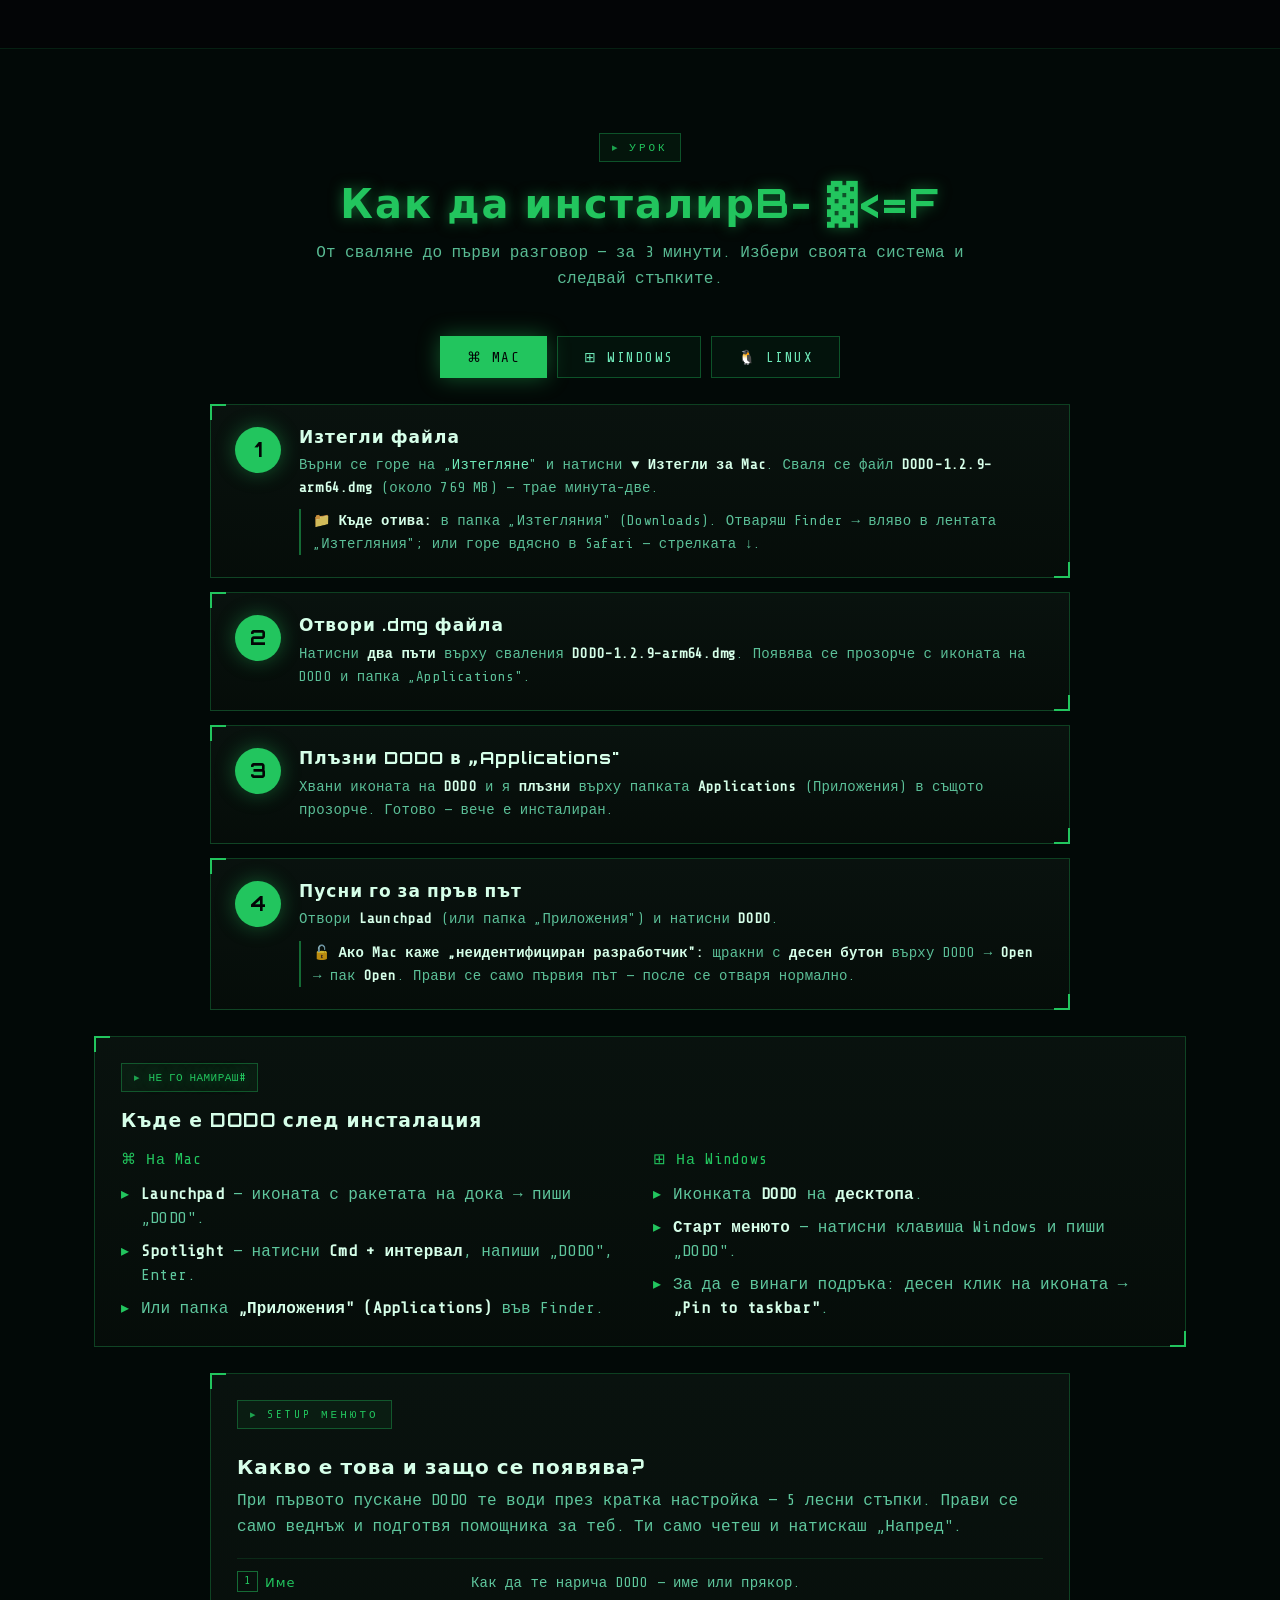
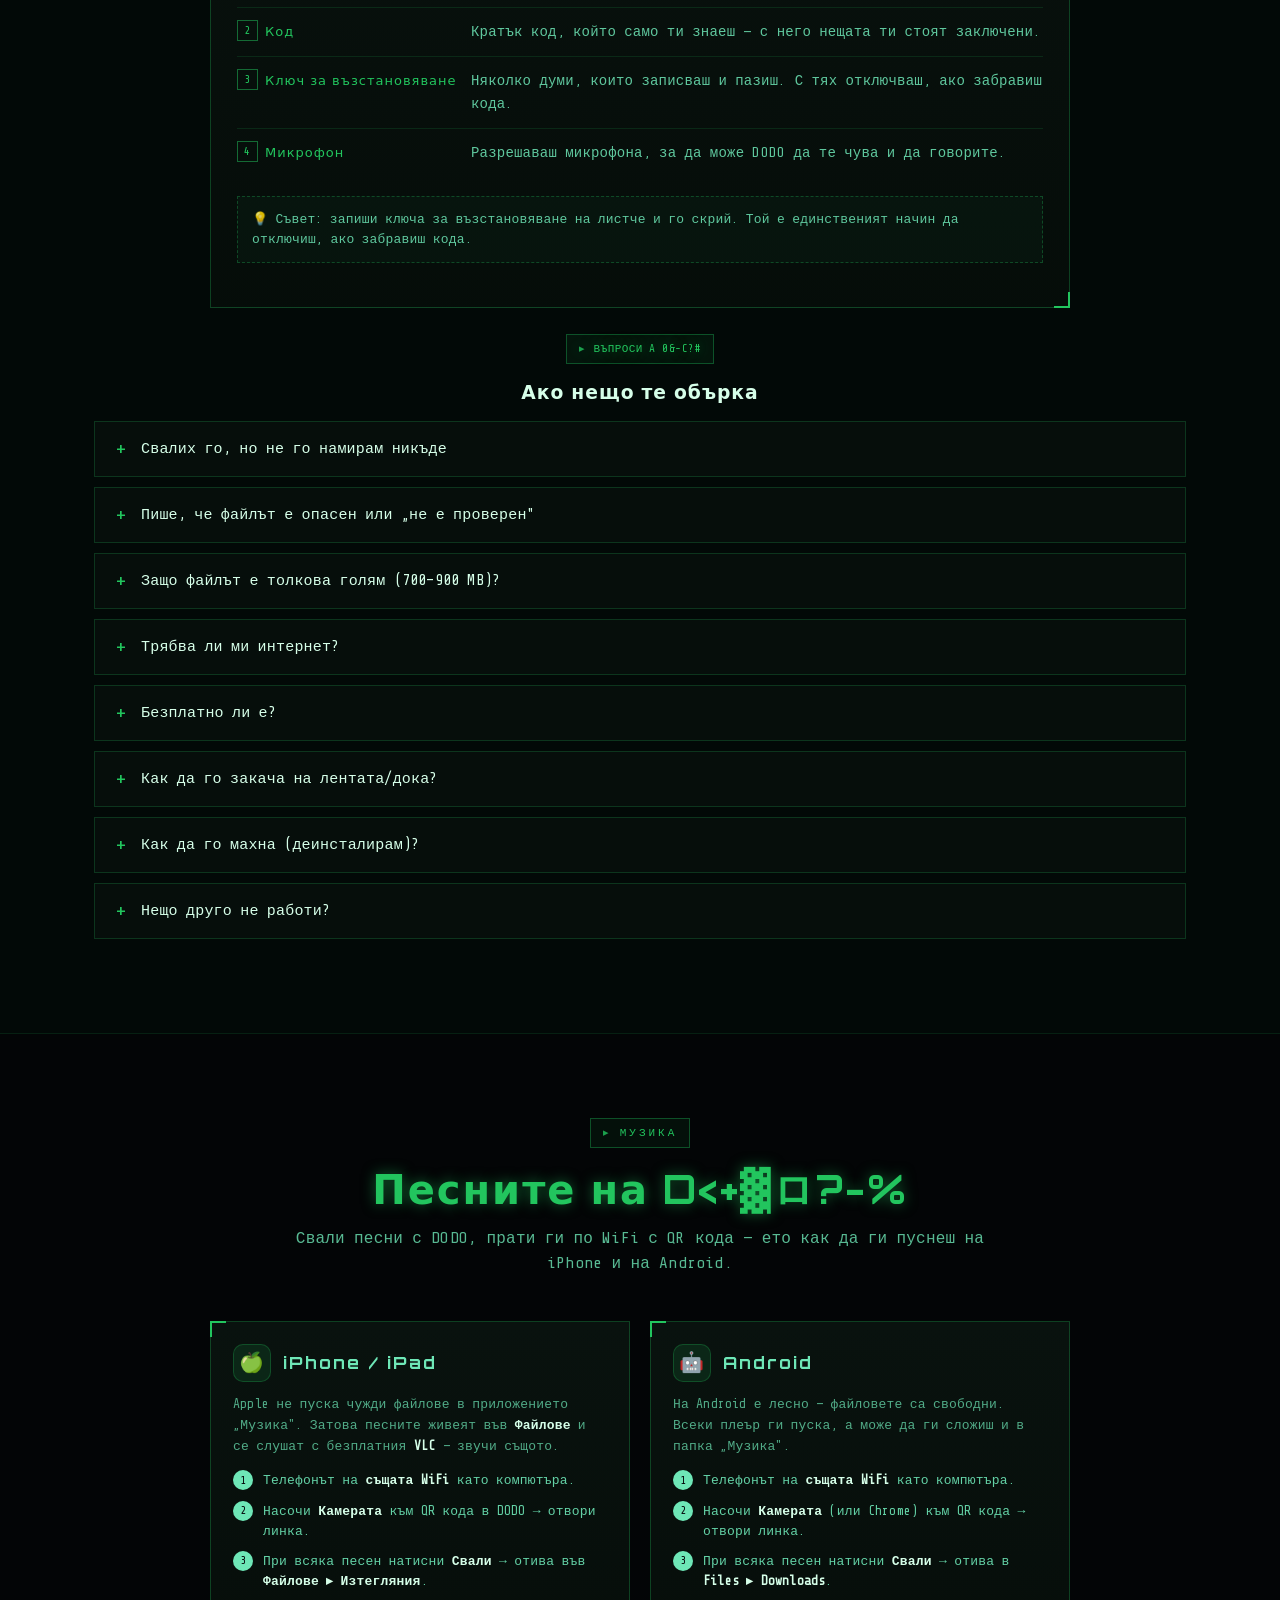
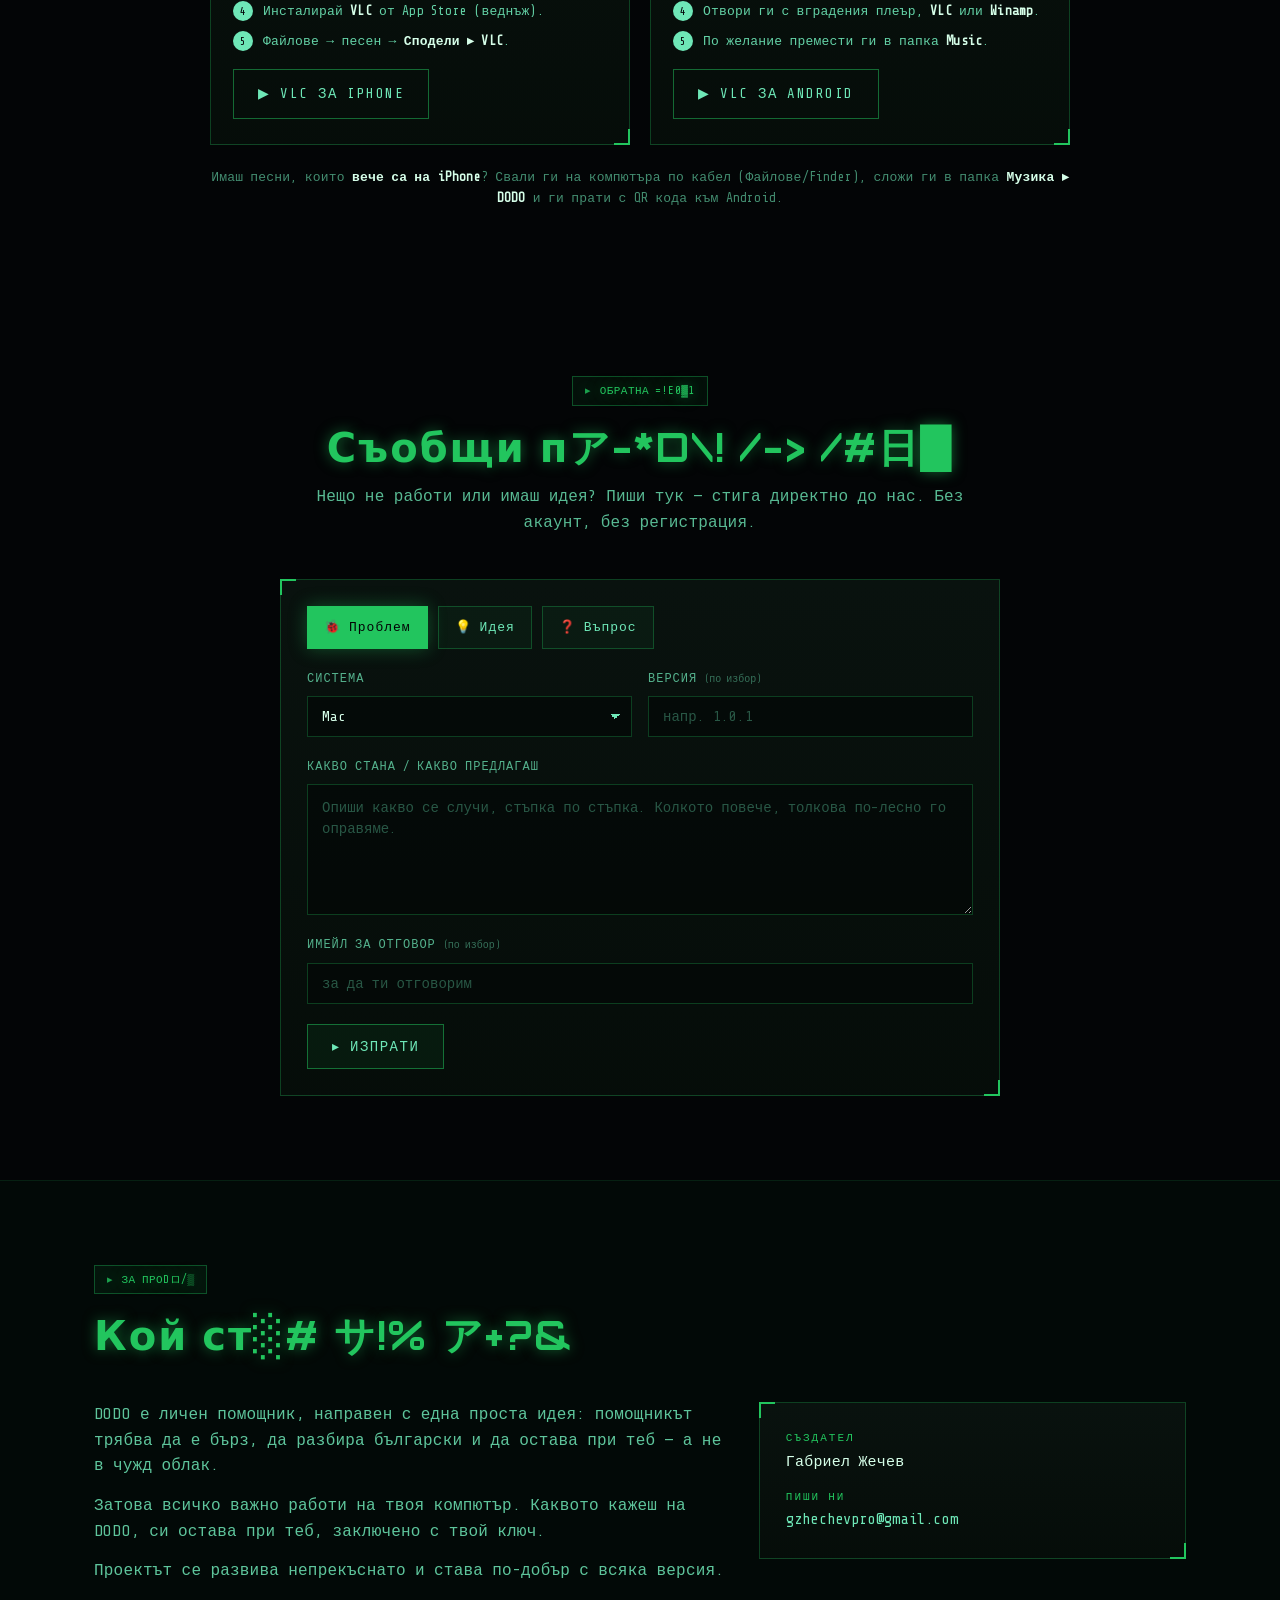
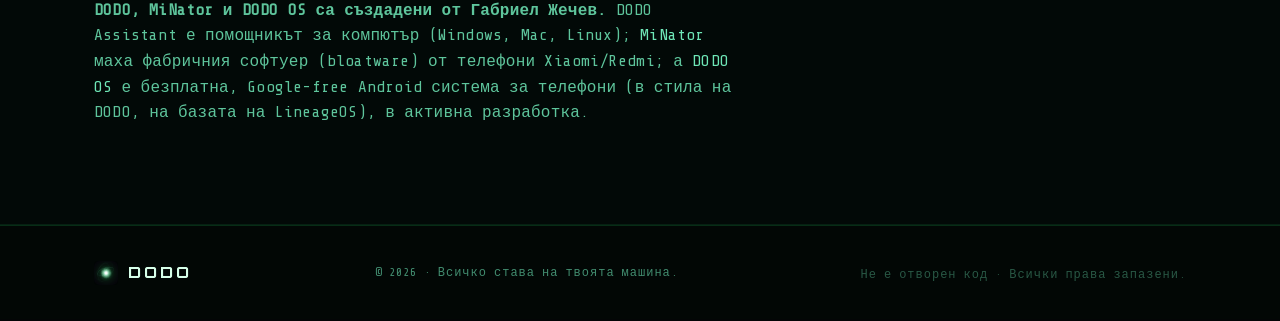
==== commit 9b771f81: "Сайт: махнато „като на Safari"; DODO OS вече не е „архивиран/N100" - changelog + llms.txt: цял екран" ====
--- a/index.html
+++ b/index.html
@@ -307,7 +307,7 @@
 					<span class="release-tag latest" data-en="latest">най-нова</span>
 				</div>
 				<ul class="release-list">
-					<li data-en="🖥️ &lt;b&gt;Fullscreen browser&lt;/b&gt; — the button at the top right now goes truly full screen (Safari-style); Esc or the button exits.">🖥️ <b>Браузър на цял екран</b> — бутонът горе вдясно вече пуска истински цял екран (като на Safari); Esc или пак бутона излиза.</li>
+					<li data-en="🖥️ &lt;b&gt;Fullscreen browser&lt;/b&gt; — the button at the top right now opens a true full screen; Esc or the button exits.">🖥️ <b>Браузър на цял екран</b> — бутонът горе вдясно вече пуска истински цял екран; Esc или пак бутона излиза.</li>
 					<li data-en="🔎 &lt;b&gt;Font grows with the screen&lt;/b&gt; — on a big monitor the browser text gets bigger by itself, so it’s easy to read.">🔎 <b>Шрифтът расте според екрана</b> — на голям монитор текстът в браузъра става по-едър сам, за да се чете лесно.</li>
 					<li data-en="📱 &lt;b&gt;Transfer to any phone&lt;/b&gt; — the QR code now works on Android too, and the pretty name dodo-transfer.local is shown for typing by hand.">📱 <b>Прехвърляне към всеки телефон</b> — QR кодът вече работи и на Android, а красивото име dodo-transfer.local се показва за ръчно писане.</li>
 					<li data-en="🎚️ &lt;b&gt;Playlist download limit&lt;/b&gt; — DODO GRAB takes up to 15 songs from a playlist at once.">🎚️ <b>Лимит при сваляне от плейлист</b> — DODO GRAB взима до 15 песни от плейлист наведнъж.</li>
@@ -632,7 +632,7 @@
 				<p data-en="DODO is a personal helper built on one simple idea: a helper should be fast, understand Bulgarian and stay with you — not in someone else's cloud.">DODO е личен помощник, направен с една проста идея: помощникът трябва да е бърз, да разбира българ­ски и да остава при теб — а не в чужд облак.</p>
 				<p data-en="That is why everything important runs on your computer. Whatever you tell DODO stays with you, locked with your key.">Затова всичко важно работи на твоя компютър. Каквото кажеш на DODO, си остава при теб, заключено с твой ключ.</p>
 				<p data-en="The project keeps evolving and gets better with every version.">Проектът се развива непрекъснато и става по-добър с всяка версия.</p>
-				<p data-en="&lt;b&gt;DODO, MiNator and DODO OS are all created by Gabriel Zhechev.&lt;/b&gt; DODO Assistant is the desktop helper for Windows, Mac and Linux; &lt;a href=&quot;https://gpsn0w.github.io/MiNator/&quot;&gt;MiNator&lt;/a&gt; removes factory bloatware from Xiaomi/Redmi phones; and &lt;a href=&quot;https://gpsn0w.github.io/dodo-os/&quot;&gt;DODO OS&lt;/a&gt; is a Google-free Android for the OnePlus Nord N100 (now archived)."><b>DODO, MiNator и DODO OS са създадени от Габриел Жечев.</b> DODO Assistant е помощникът за компютър (Windows, Mac, Linux); <a href="https://gpsn0w.github.io/MiNator/">MiNator</a> маха фабричния софтуер (bloatware) от телефони Xiaomi/Redmi; а <a href="https://gpsn0w.github.io/dodo-os/">DODO OS</a> е Google-free Android за OnePlus Nord N100 (вече архивиран).</p>
+				<p data-en="&lt;b&gt;DODO, MiNator and DODO OS are all created by Gabriel Zhechev.&lt;/b&gt; DODO Assistant is the desktop helper for Windows, Mac and Linux; &lt;a href=&quot;https://gpsn0w.github.io/MiNator/&quot;&gt;MiNator&lt;/a&gt; removes factory bloatware from Xiaomi/Redmi phones; and &lt;a href=&quot;https://gpsn0w.github.io/dodo-os/&quot;&gt;DODO OS&lt;/a&gt; is a free, Google-free Android system for phones (DODO-style, based on LineageOS), in active development."><b>DODO, MiNator и DODO OS са създадени от Габриел Жечев.</b> DODO Assistant е помощникът за компютър (Windows, Mac, Linux); <a href="https://gpsn0w.github.io/MiNator/">MiNator</a> маха фабричния софтуер (bloatware) от телефони Xiaomi/Redmi; а <a href="https://gpsn0w.github.io/dodo-os/">DODO OS</a> е безплатна, Google-free Android система за телефони (в стила на DODO, на базата на LineageOS), в активна разработка.</p>
 			</div>
 			<div class="panel reveal">
 				<ul class="contact-list">
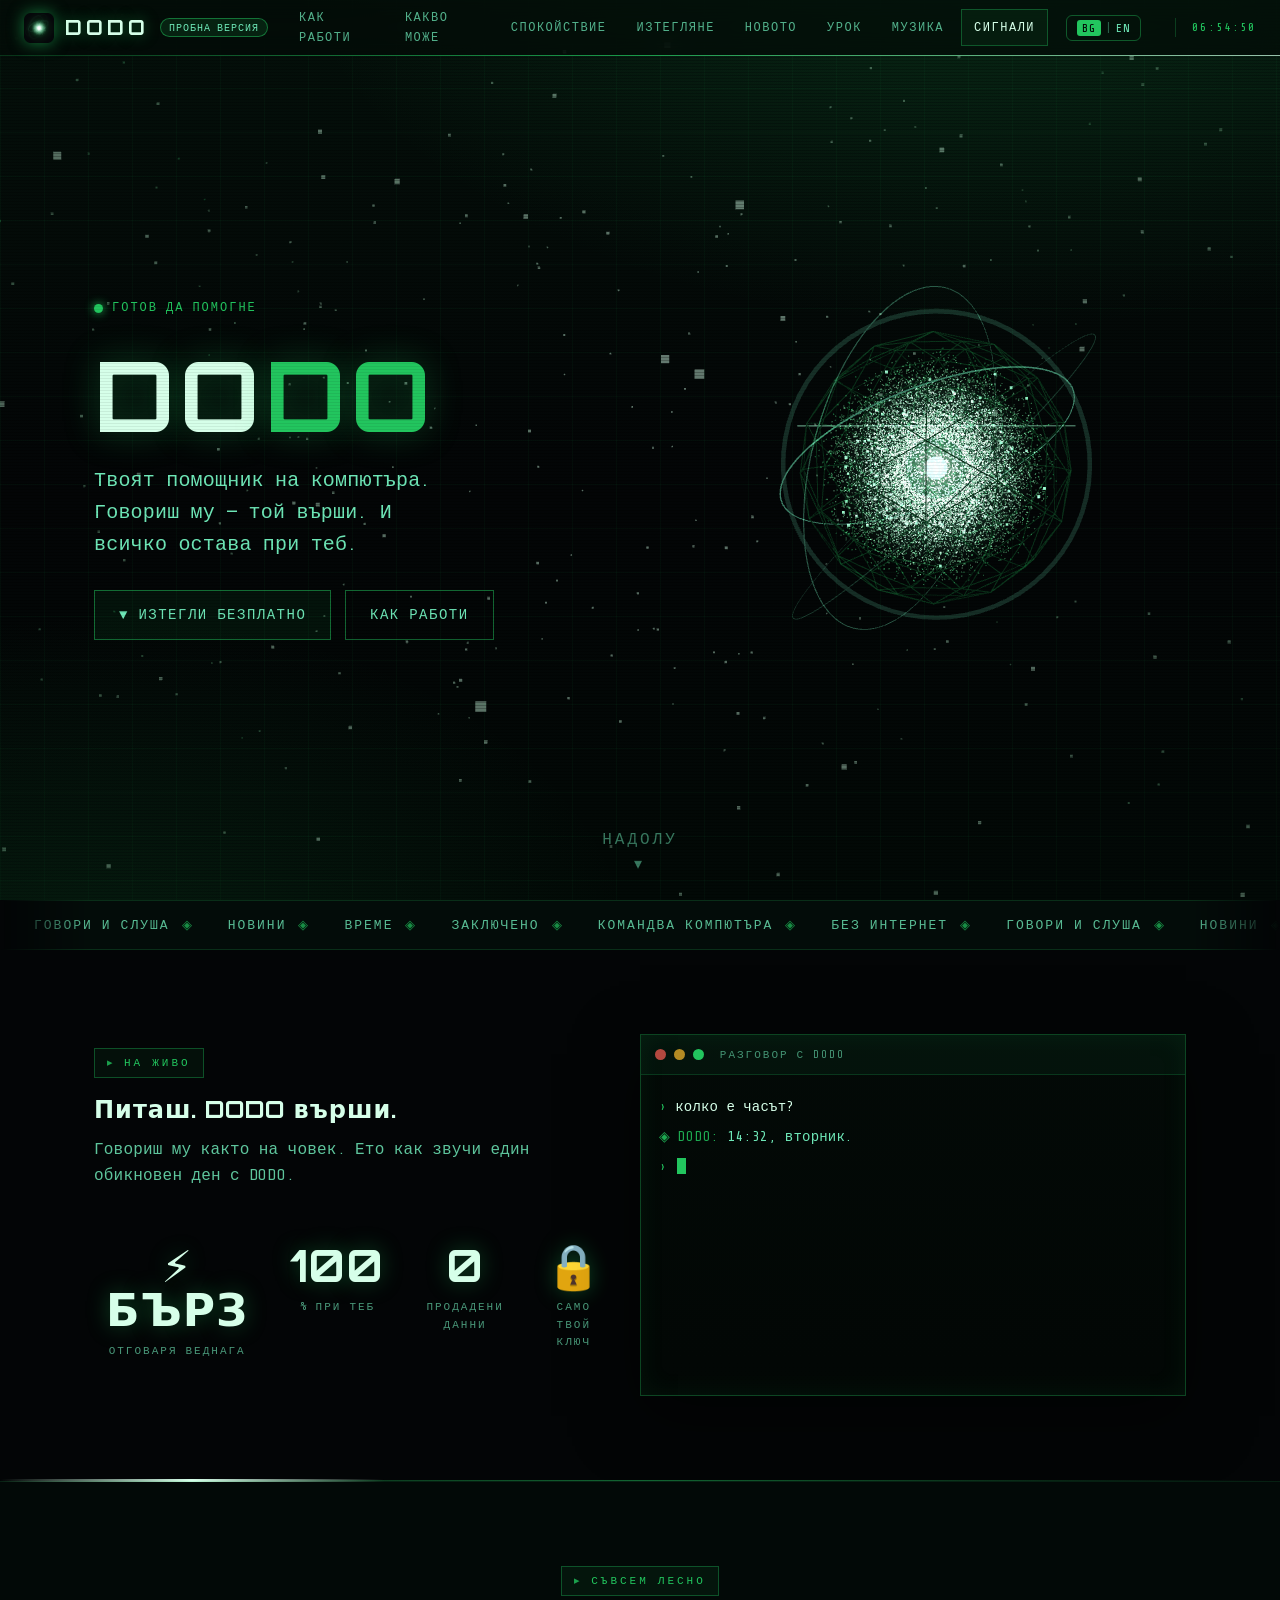
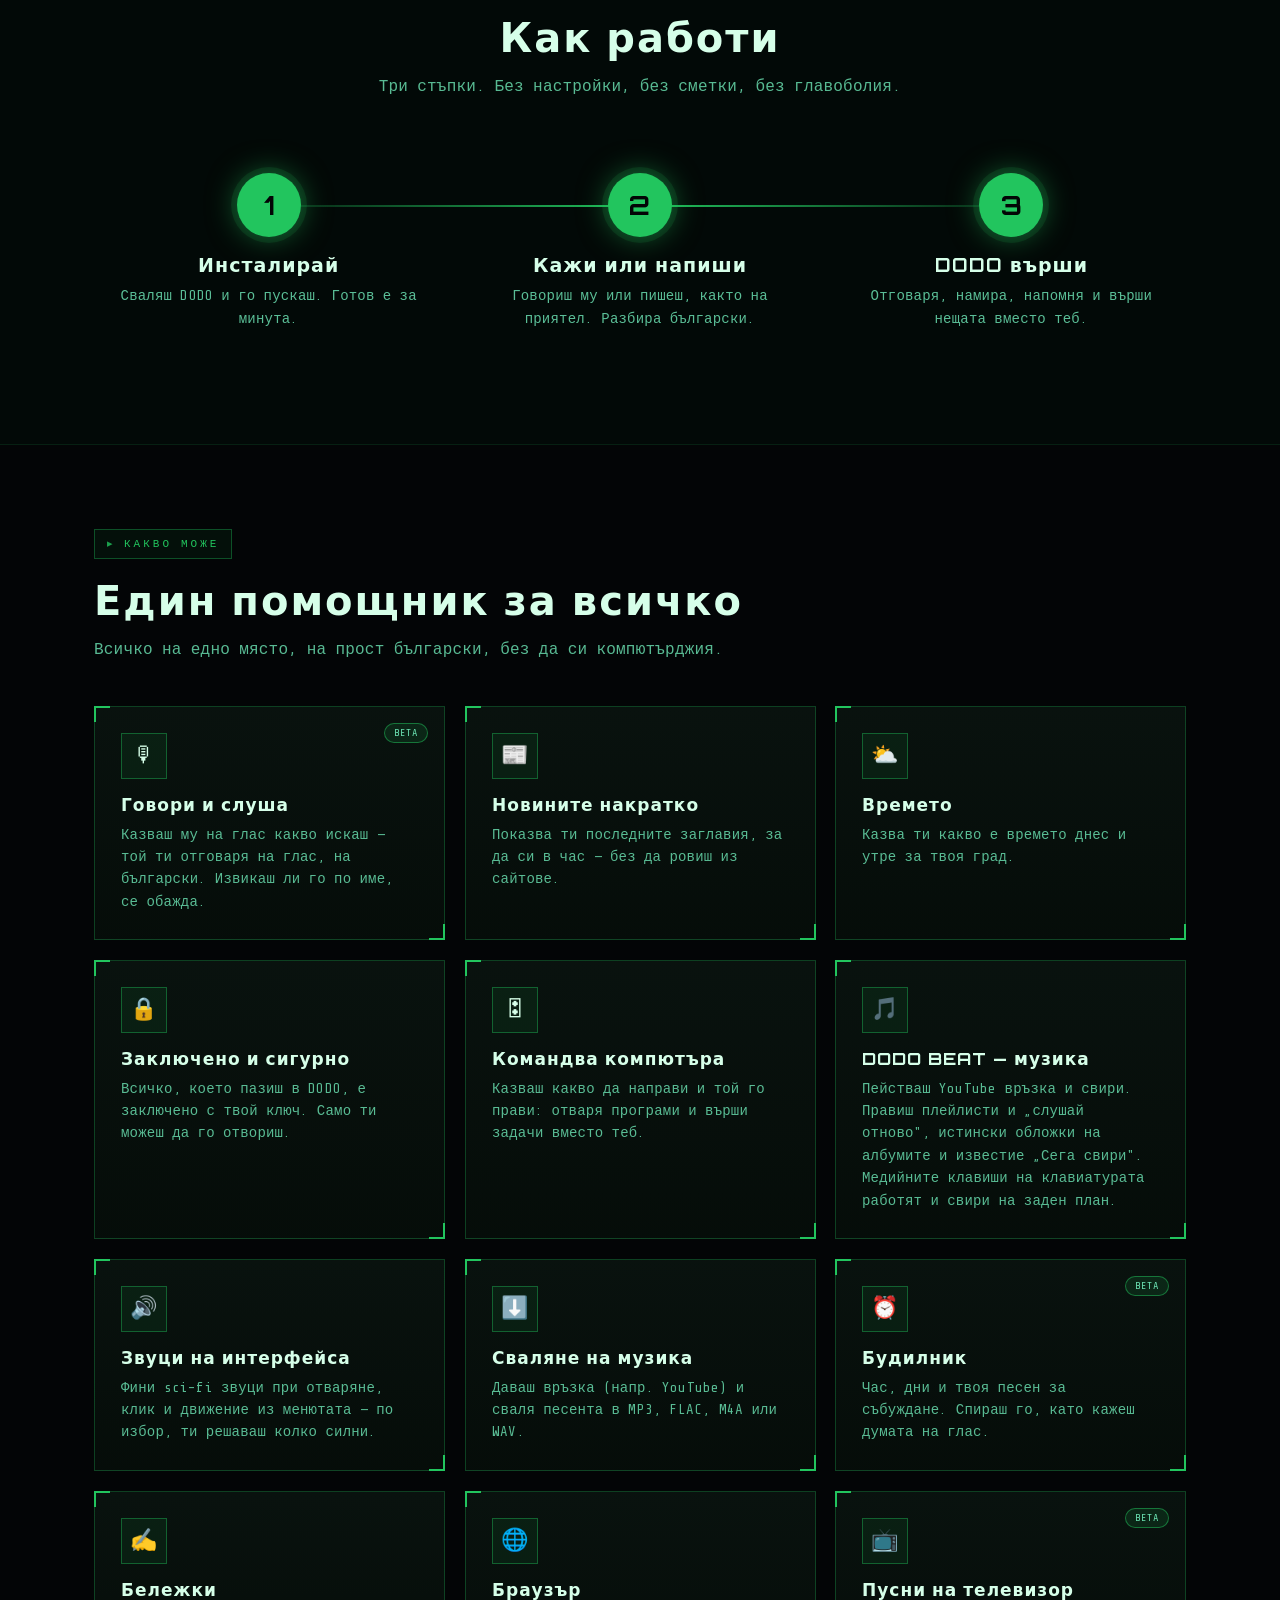
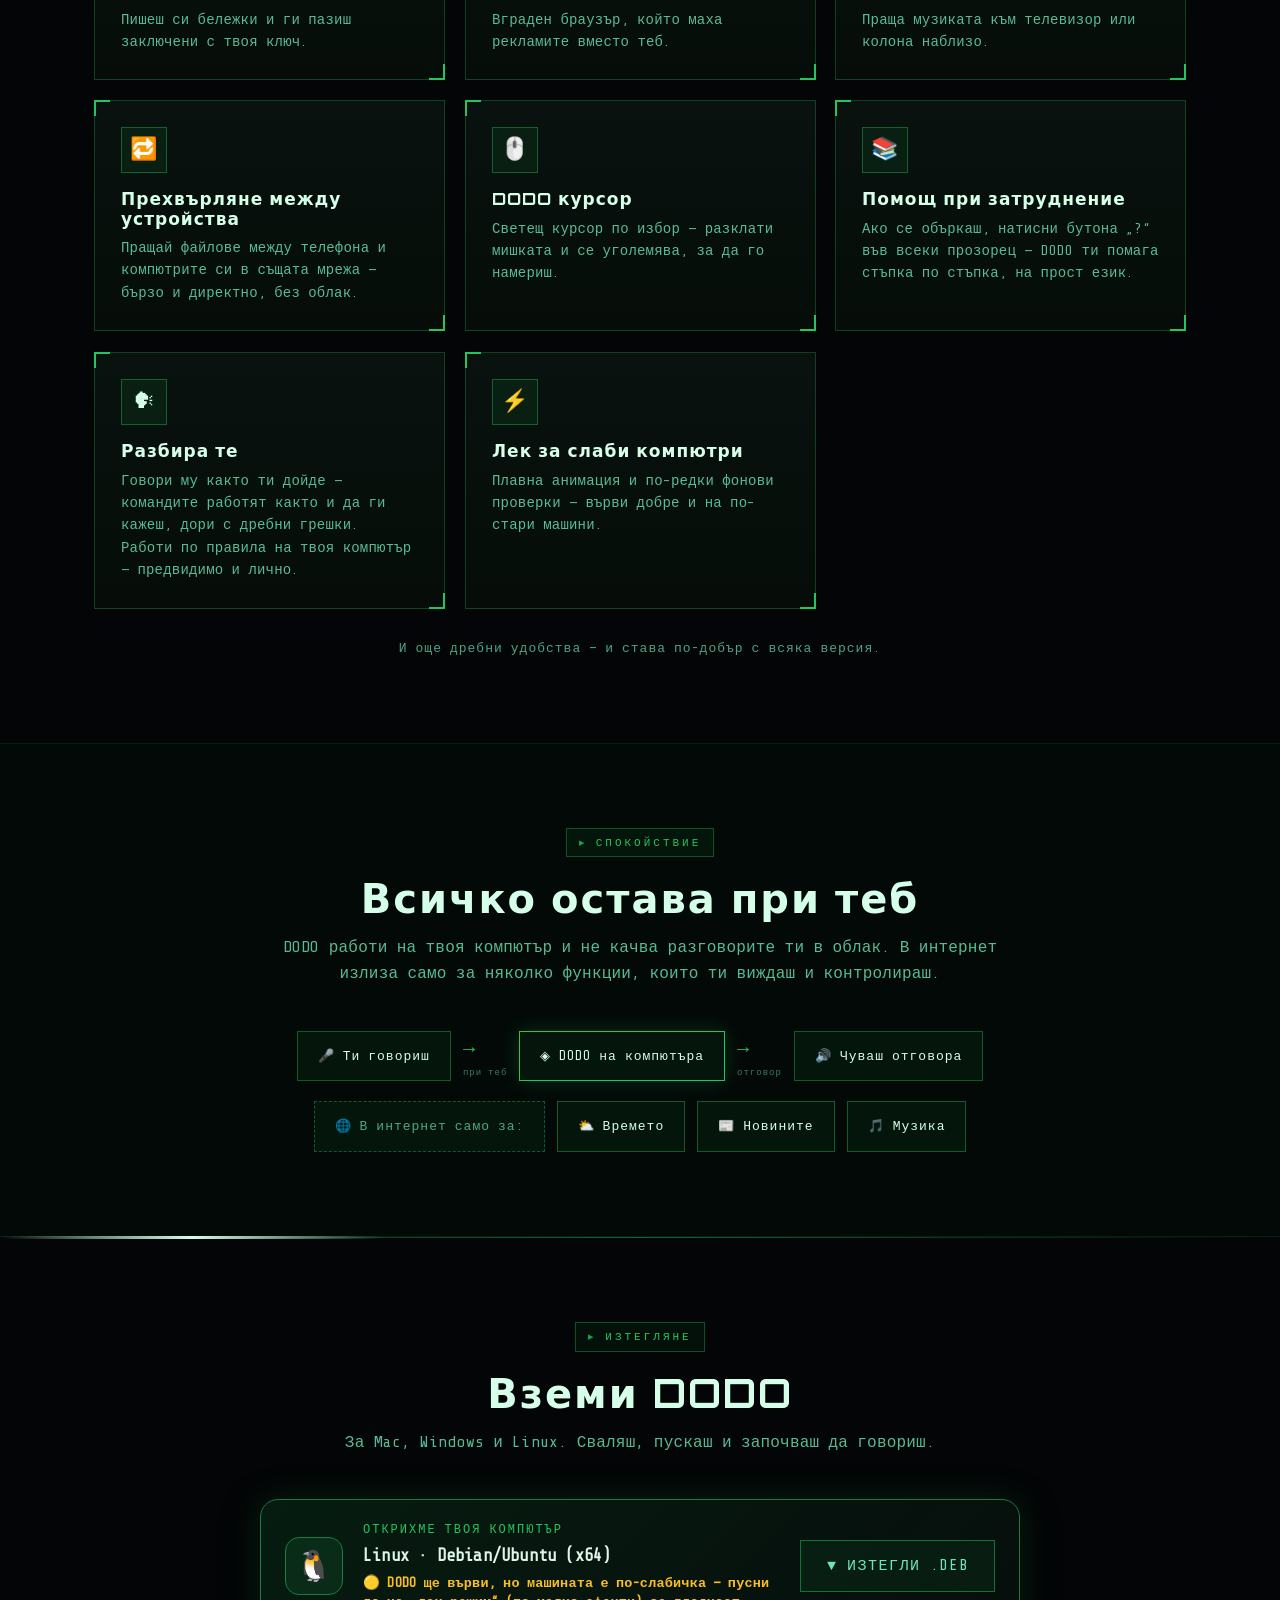
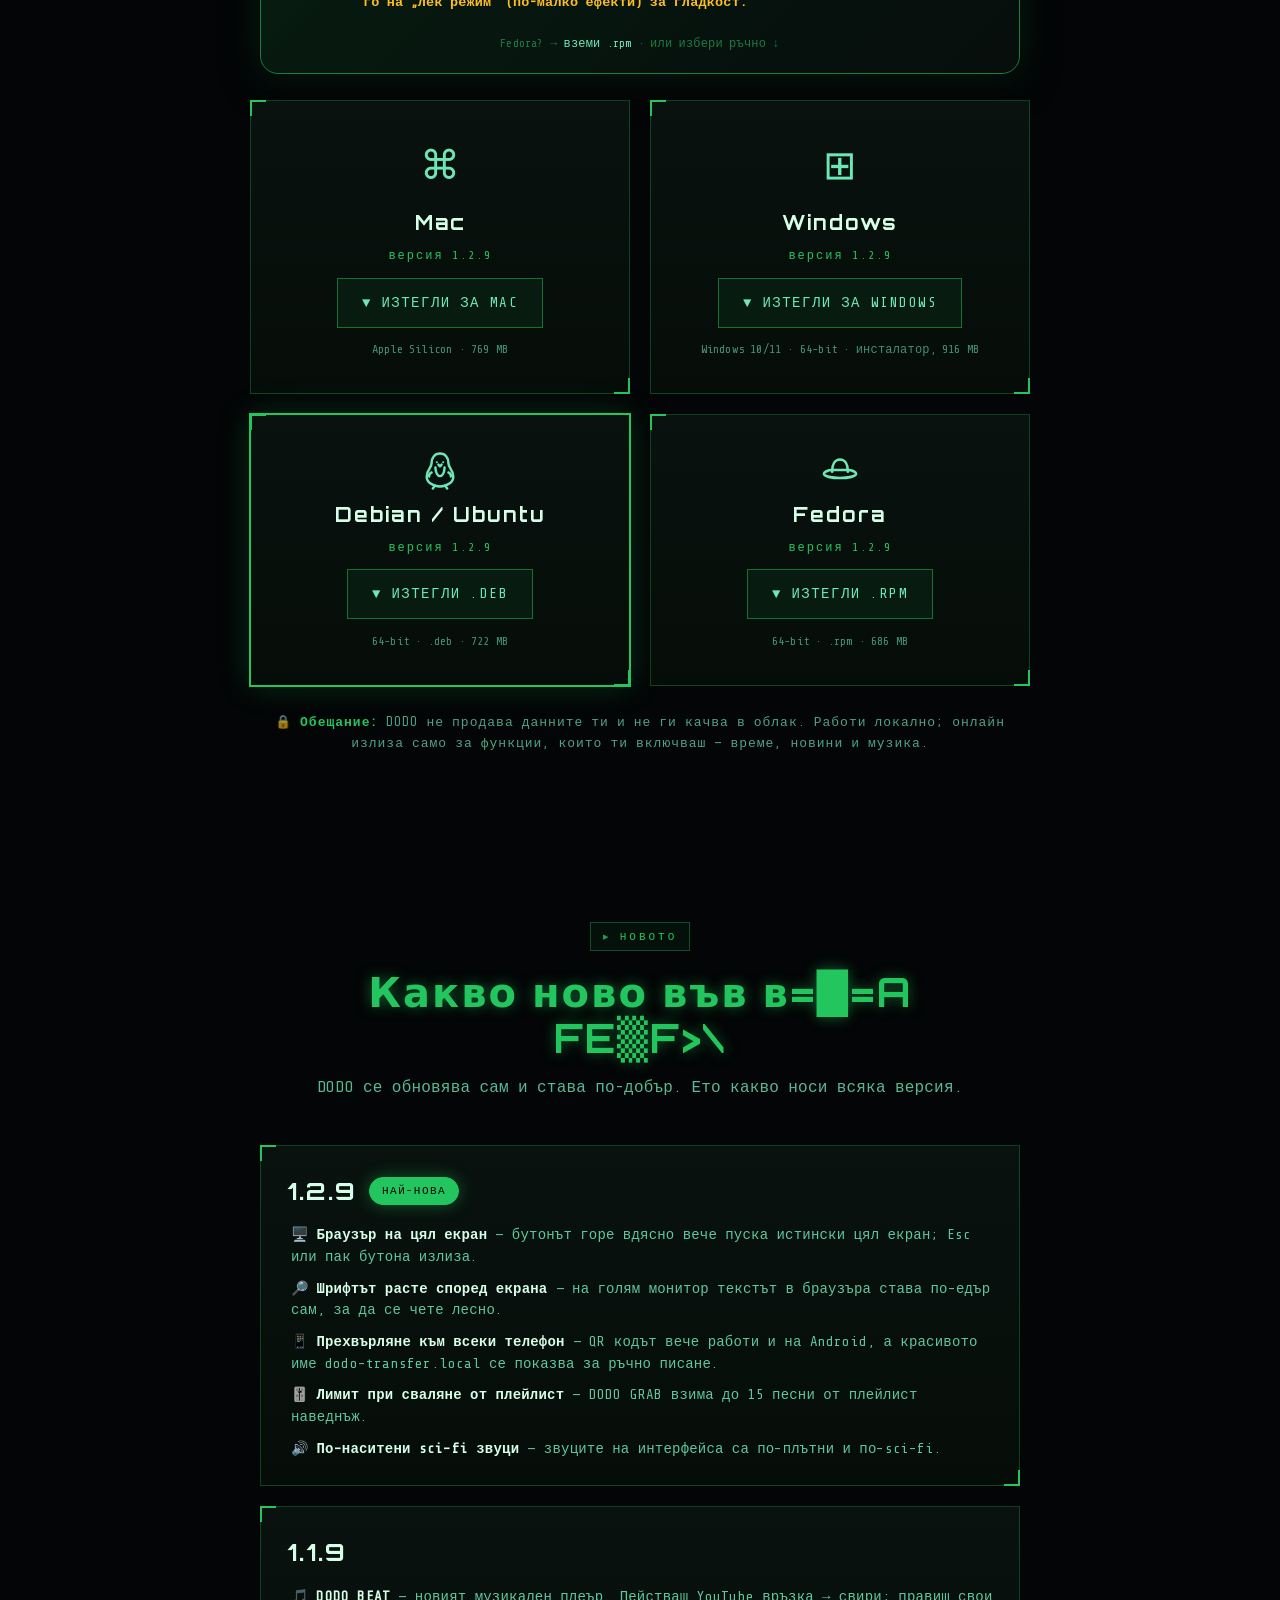
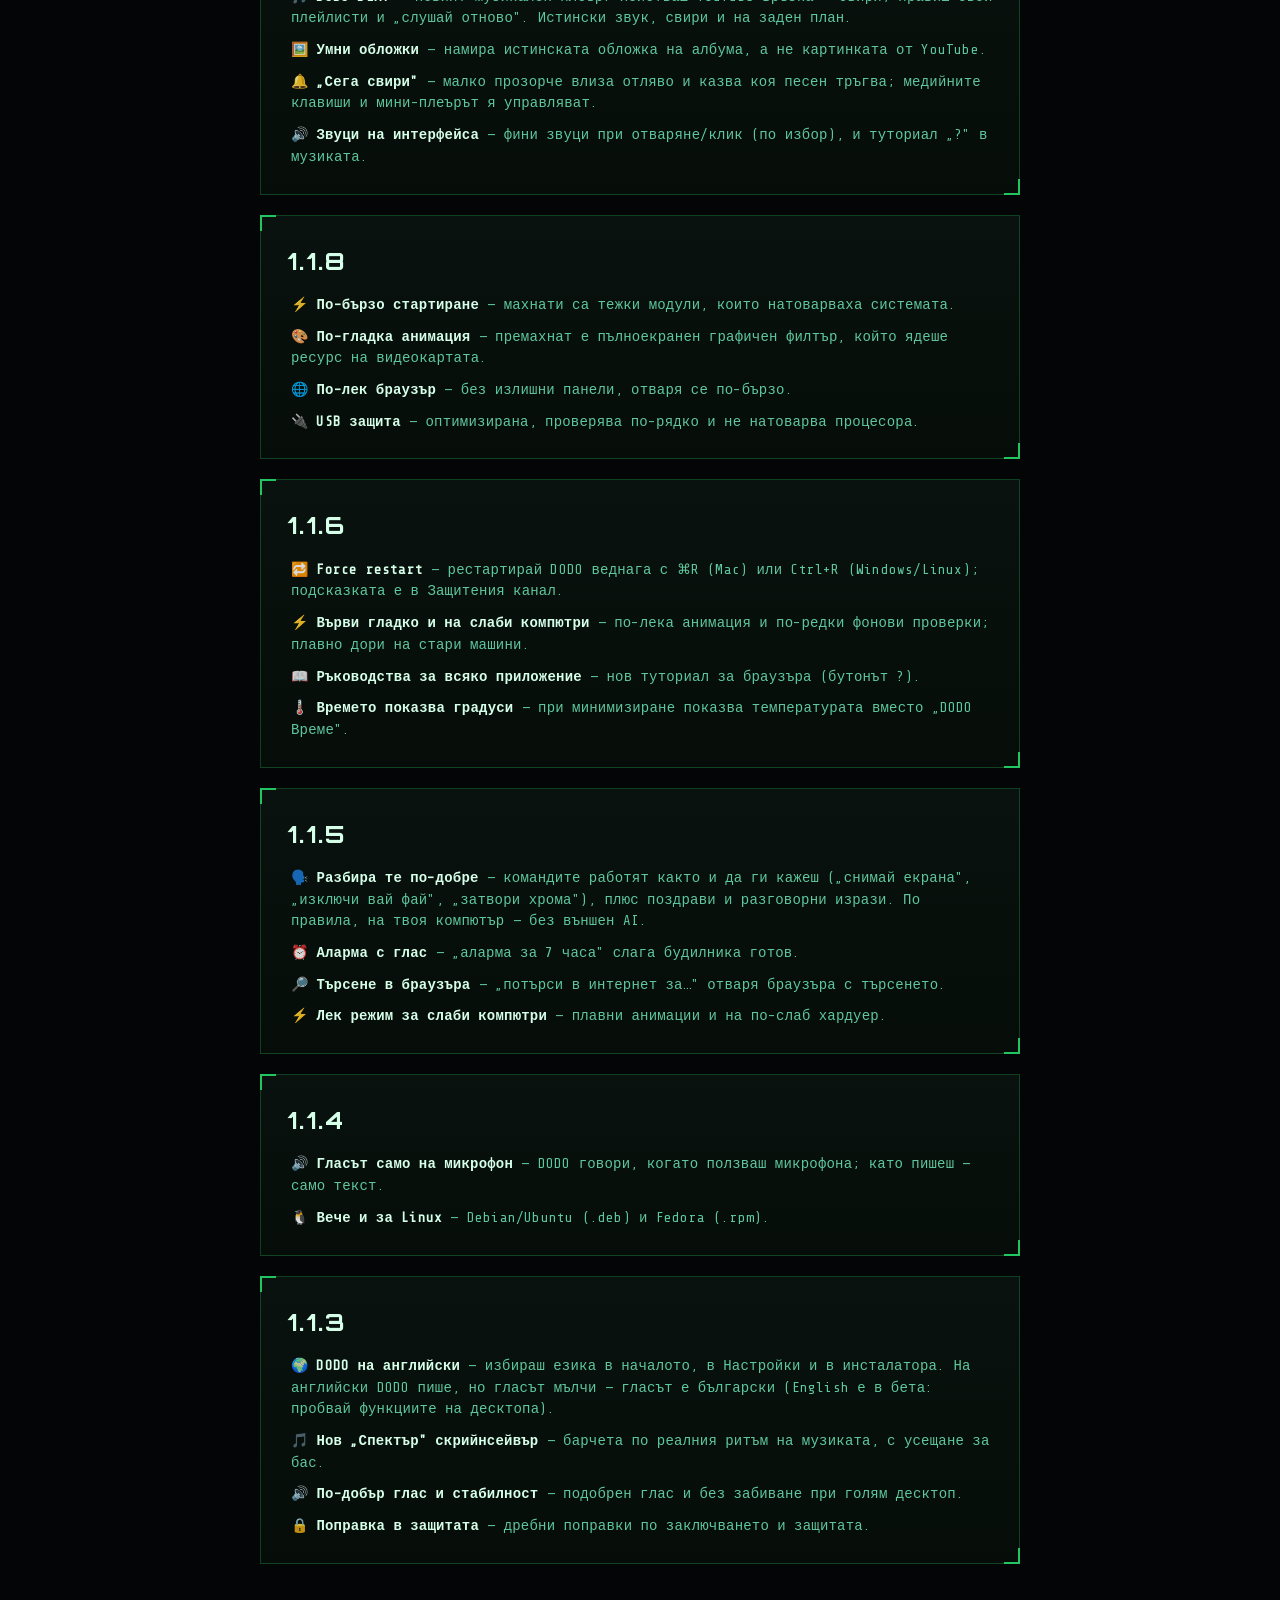
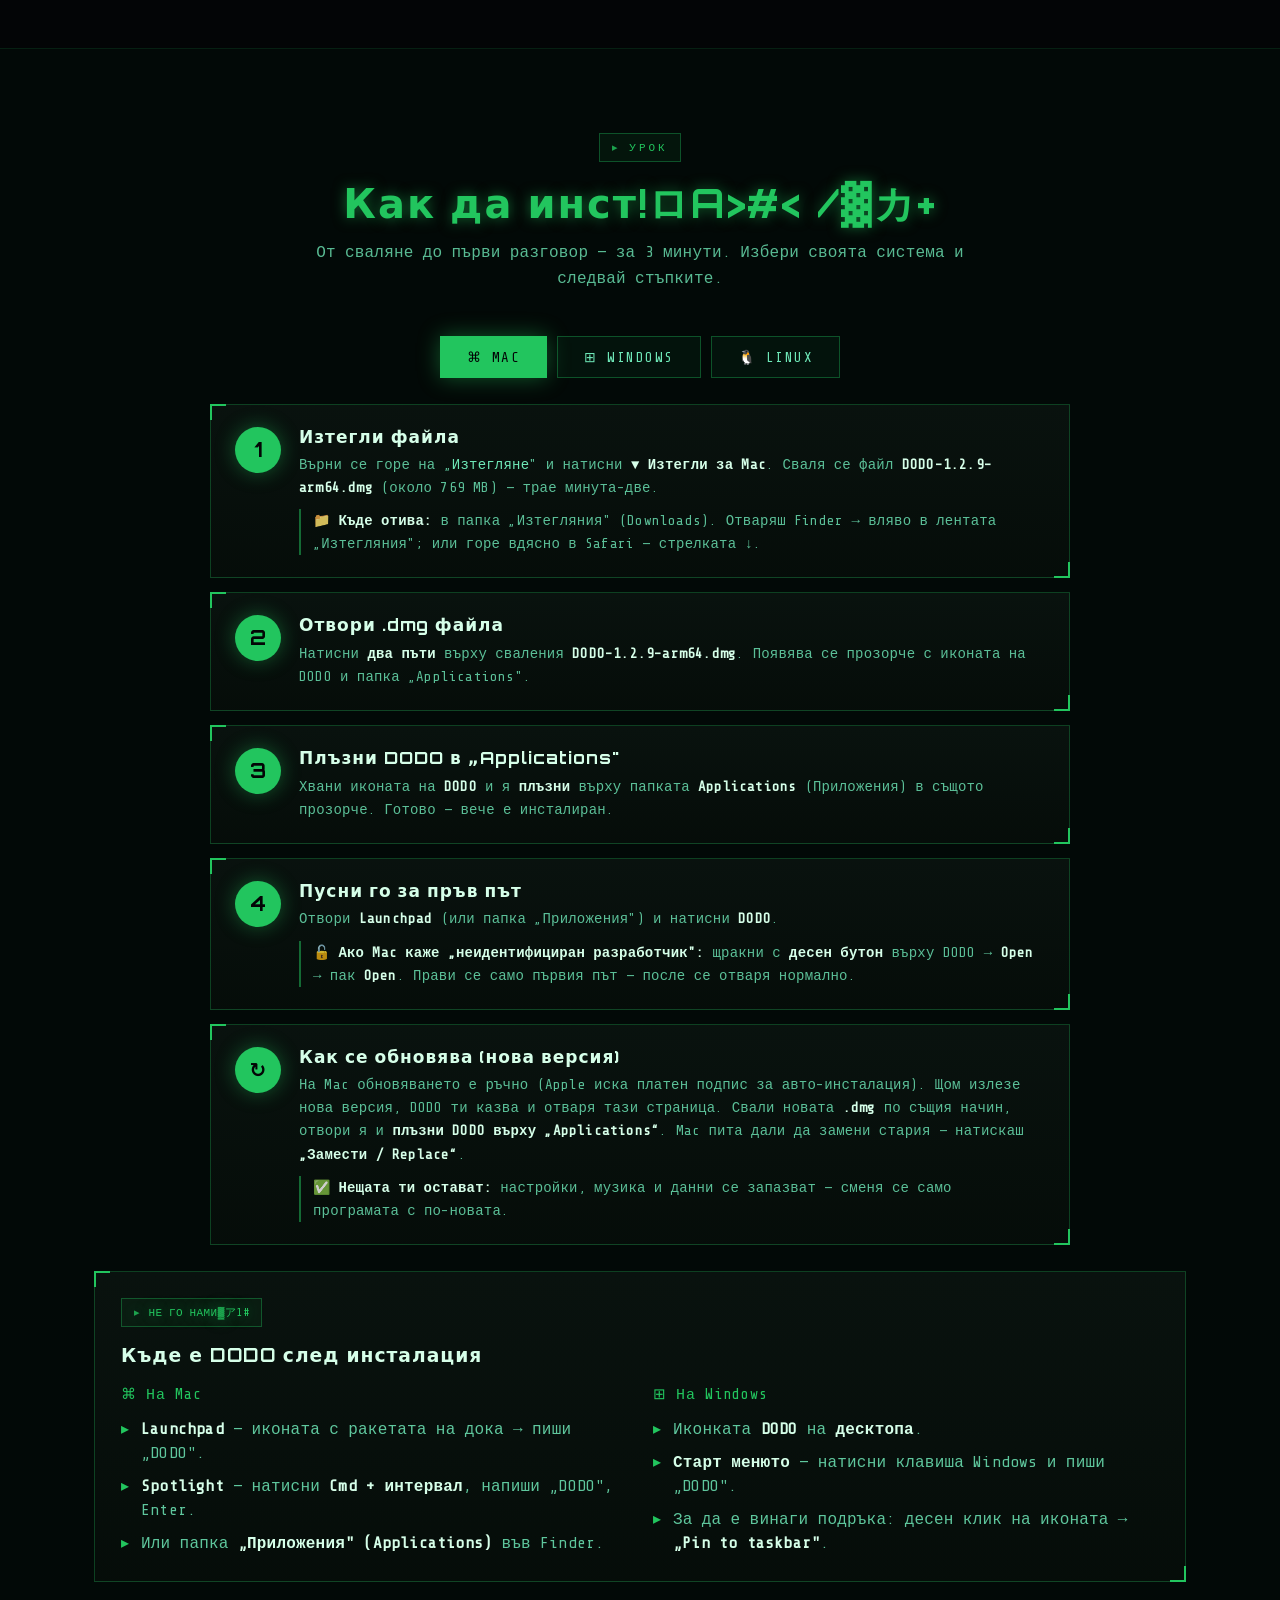
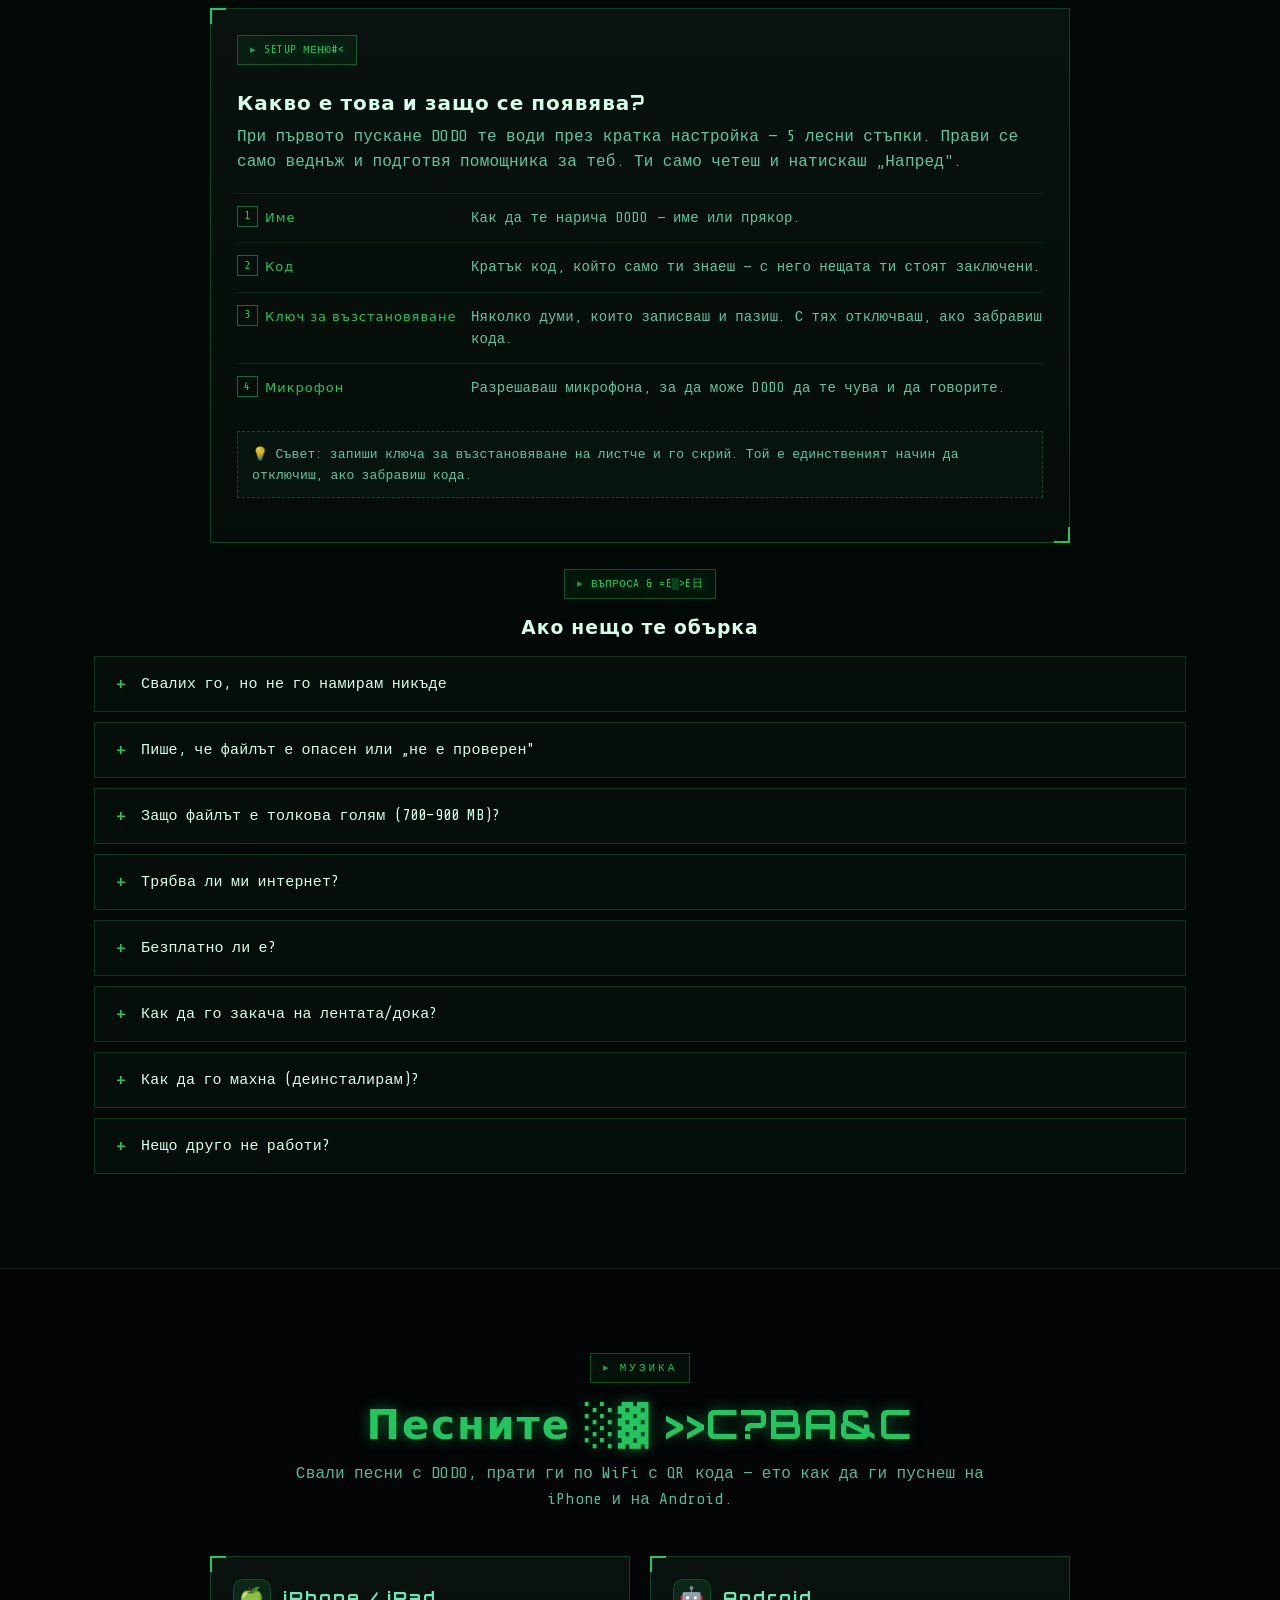
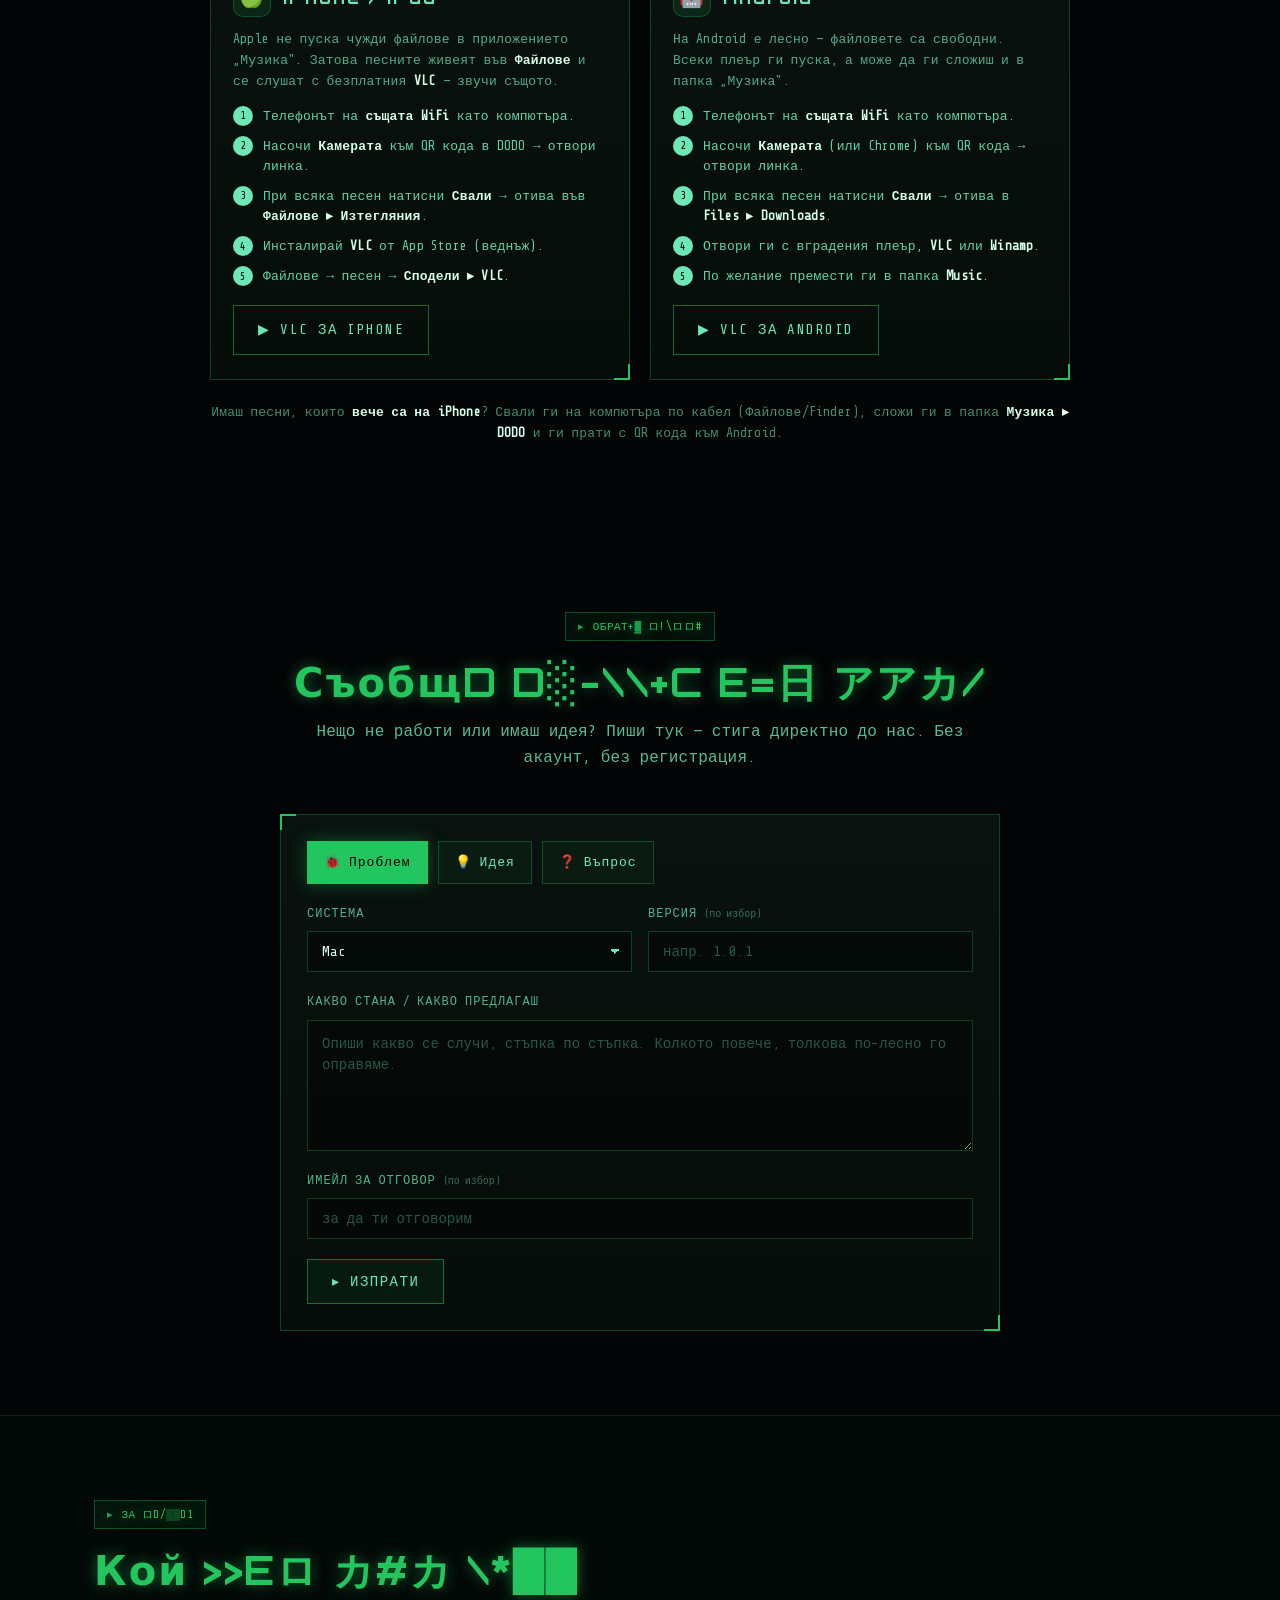
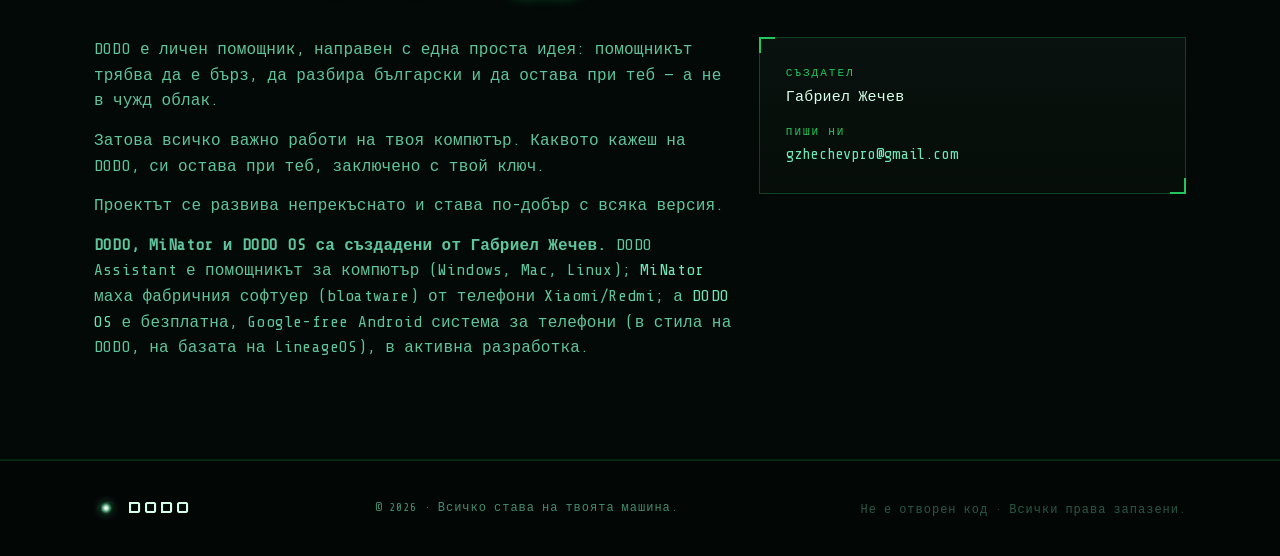
==== commit 7562570a: "Сайт: Mac урок — стъпка „Как се обновява (нова версия)" Обяснява ръчното обновяване на Mac (сваляш н" ====
--- a/index.html
+++ b/index.html
@@ -428,6 +428,14 @@
 						<p class="hint" data-en="🔓 &lt;b&gt;If Mac says “unidentified developer”:&lt;/b&gt; &lt;b&gt;right-click&lt;/b&gt; DODO → &lt;b&gt;Open&lt;/b&gt; → &lt;b&gt;Open&lt;/b&gt; again. Only needed the first time — after that it opens normally.">🔓 <b>Ако Mac каже „неидентифициран разработчик":</b> щракни с <b>десен бутон</b> върху DODO → <b>Open</b> → пак <b>Open</b>. Прави се само първия път — после се отваря нормално.</p>
 					</div>
 				</div>
+					<div class="guide-step panel reveal">
+						<div class="gn">↻</div>
+						<div class="gt">
+							<h3 data-en="How to update (new version)">Как се обновява (нова версия)</h3>
+							<p data-en="On Mac the update is manual (Apple requires a paid signature for auto-install). When a new version is out, DODO tells you and opens this page. Download the new &lt;b&gt;.dmg&lt;/b&gt; the same way, open it and &lt;b&gt;drag DODO onto “Applications”&lt;/b&gt;. Mac asks whether to replace the old one — click &lt;b&gt;“Replace”&lt;/b&gt;.">На Mac обновяването е ръчно (Apple иска платен подпис за авто-инсталация). Щом излезе нова версия, DODO ти казва и отваря тази страница. Свали новата <b>.dmg</b> по същия начин, отвори я и <b>плъзни DODO върху „Applications“</b>. Mac пита дали да замени стария — натискаш <b>„Замести / Replace“</b>.</p>
+							<p class="hint" data-en="✅ &lt;b&gt;Your things stay:&lt;/b&gt; settings, music and data are kept — only the program is replaced with the newer one.">✅ <b>Нещата ти остават:</b> настройки, музика и данни се запазват — сменя се само програмата с по-новата.</p>
+						</div>
+					</div>
 			</div>
 		</div>
 
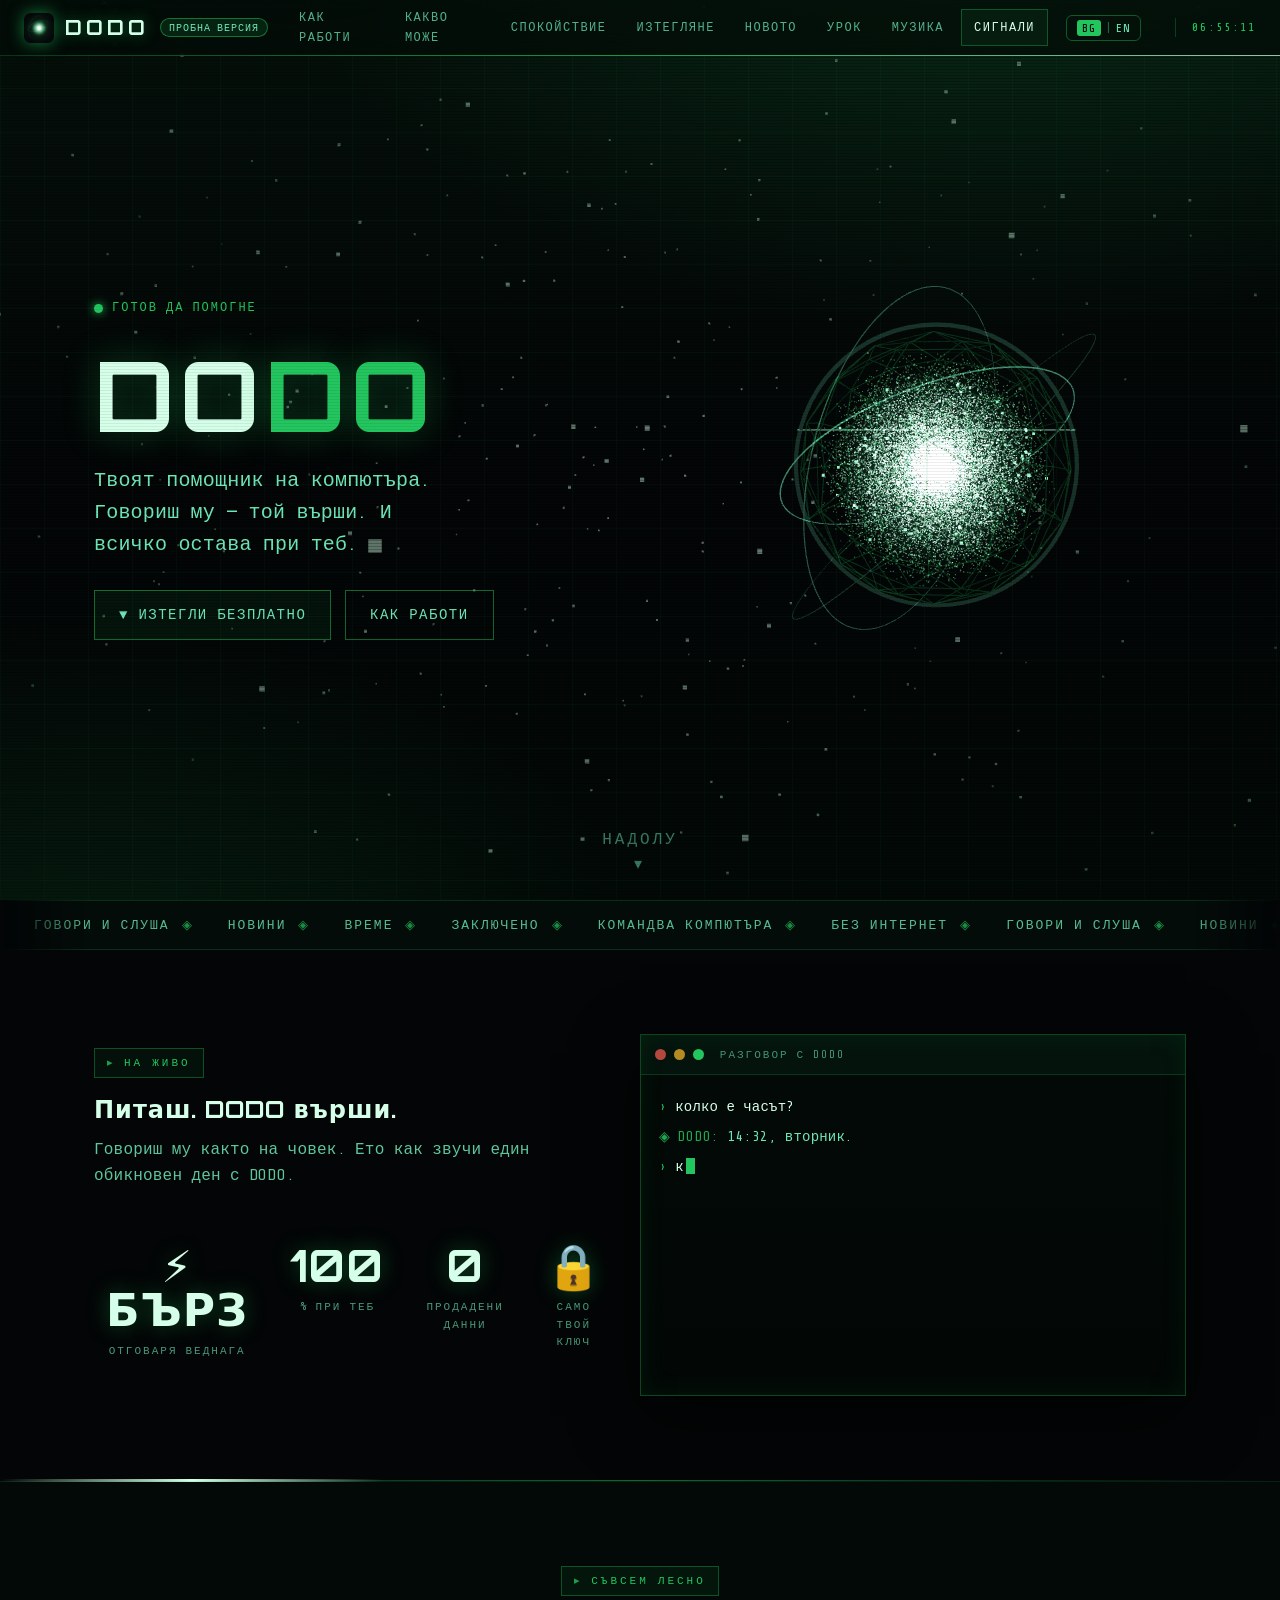
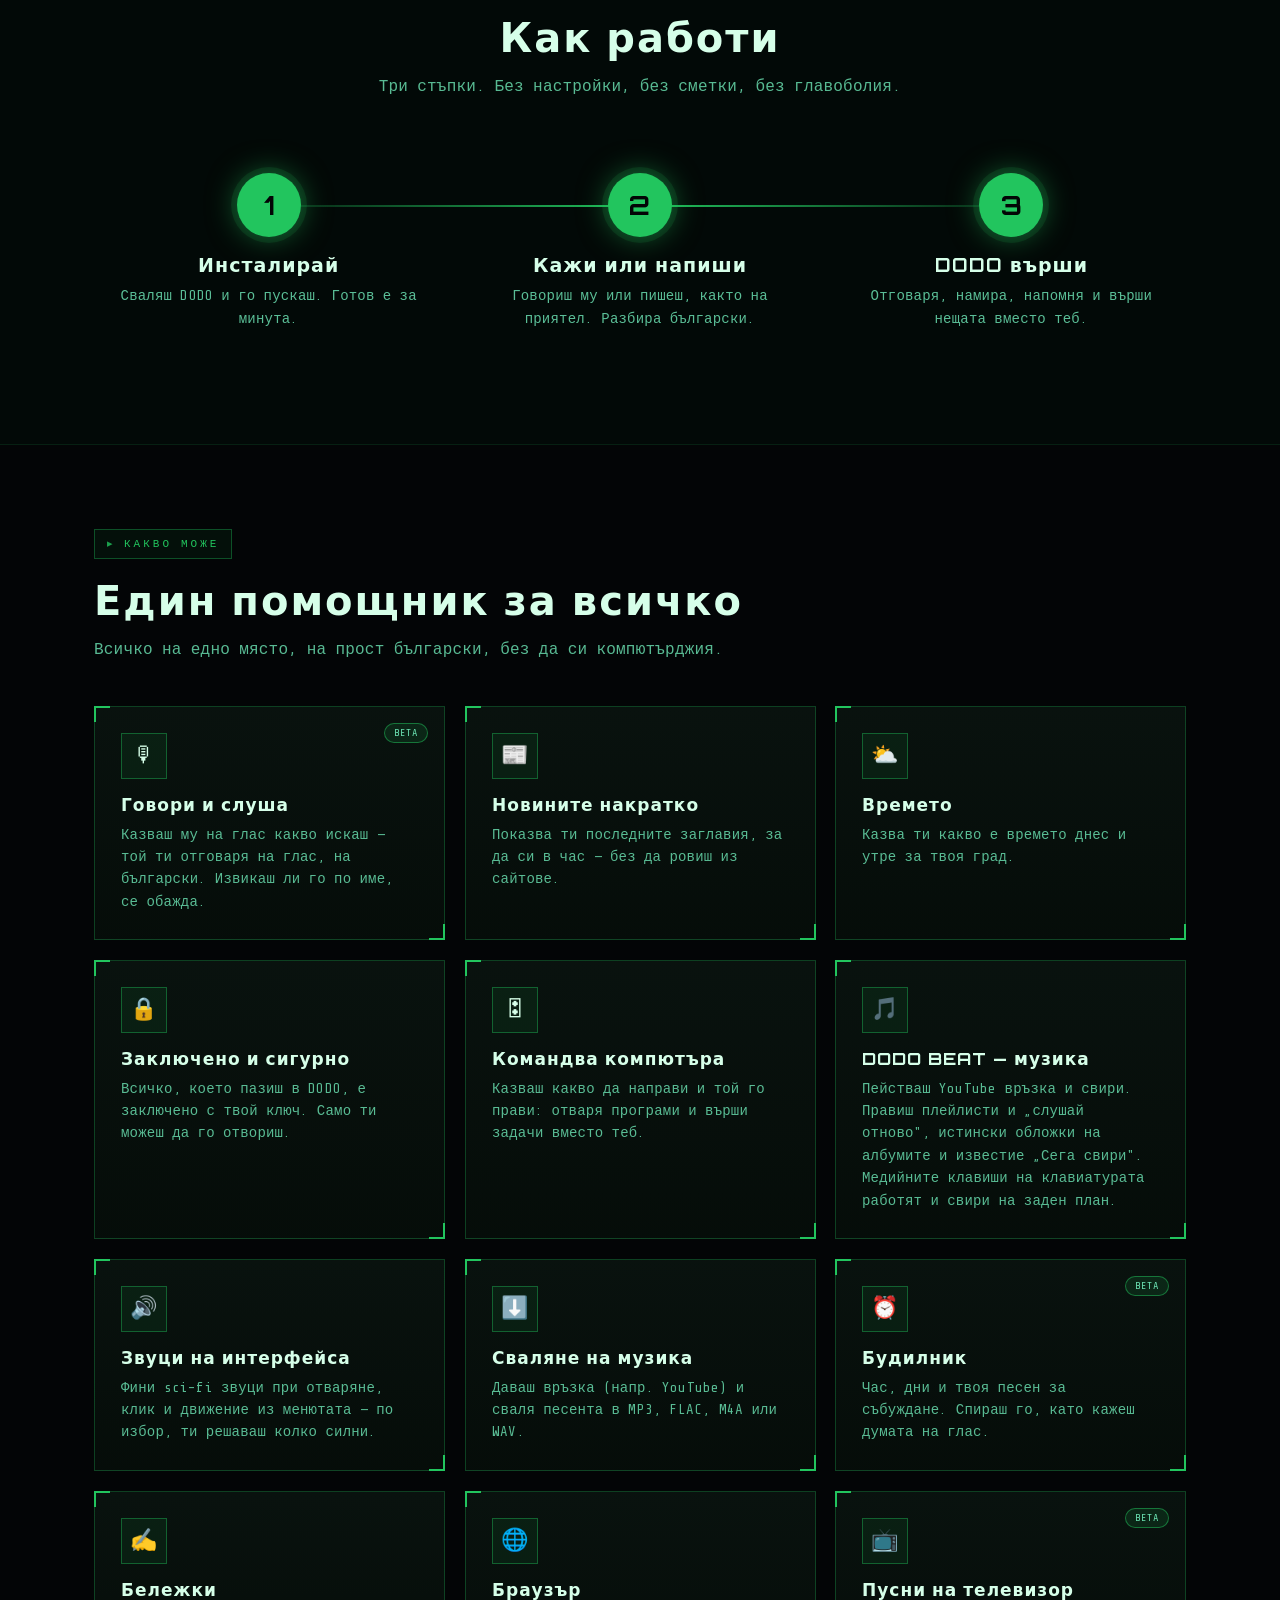
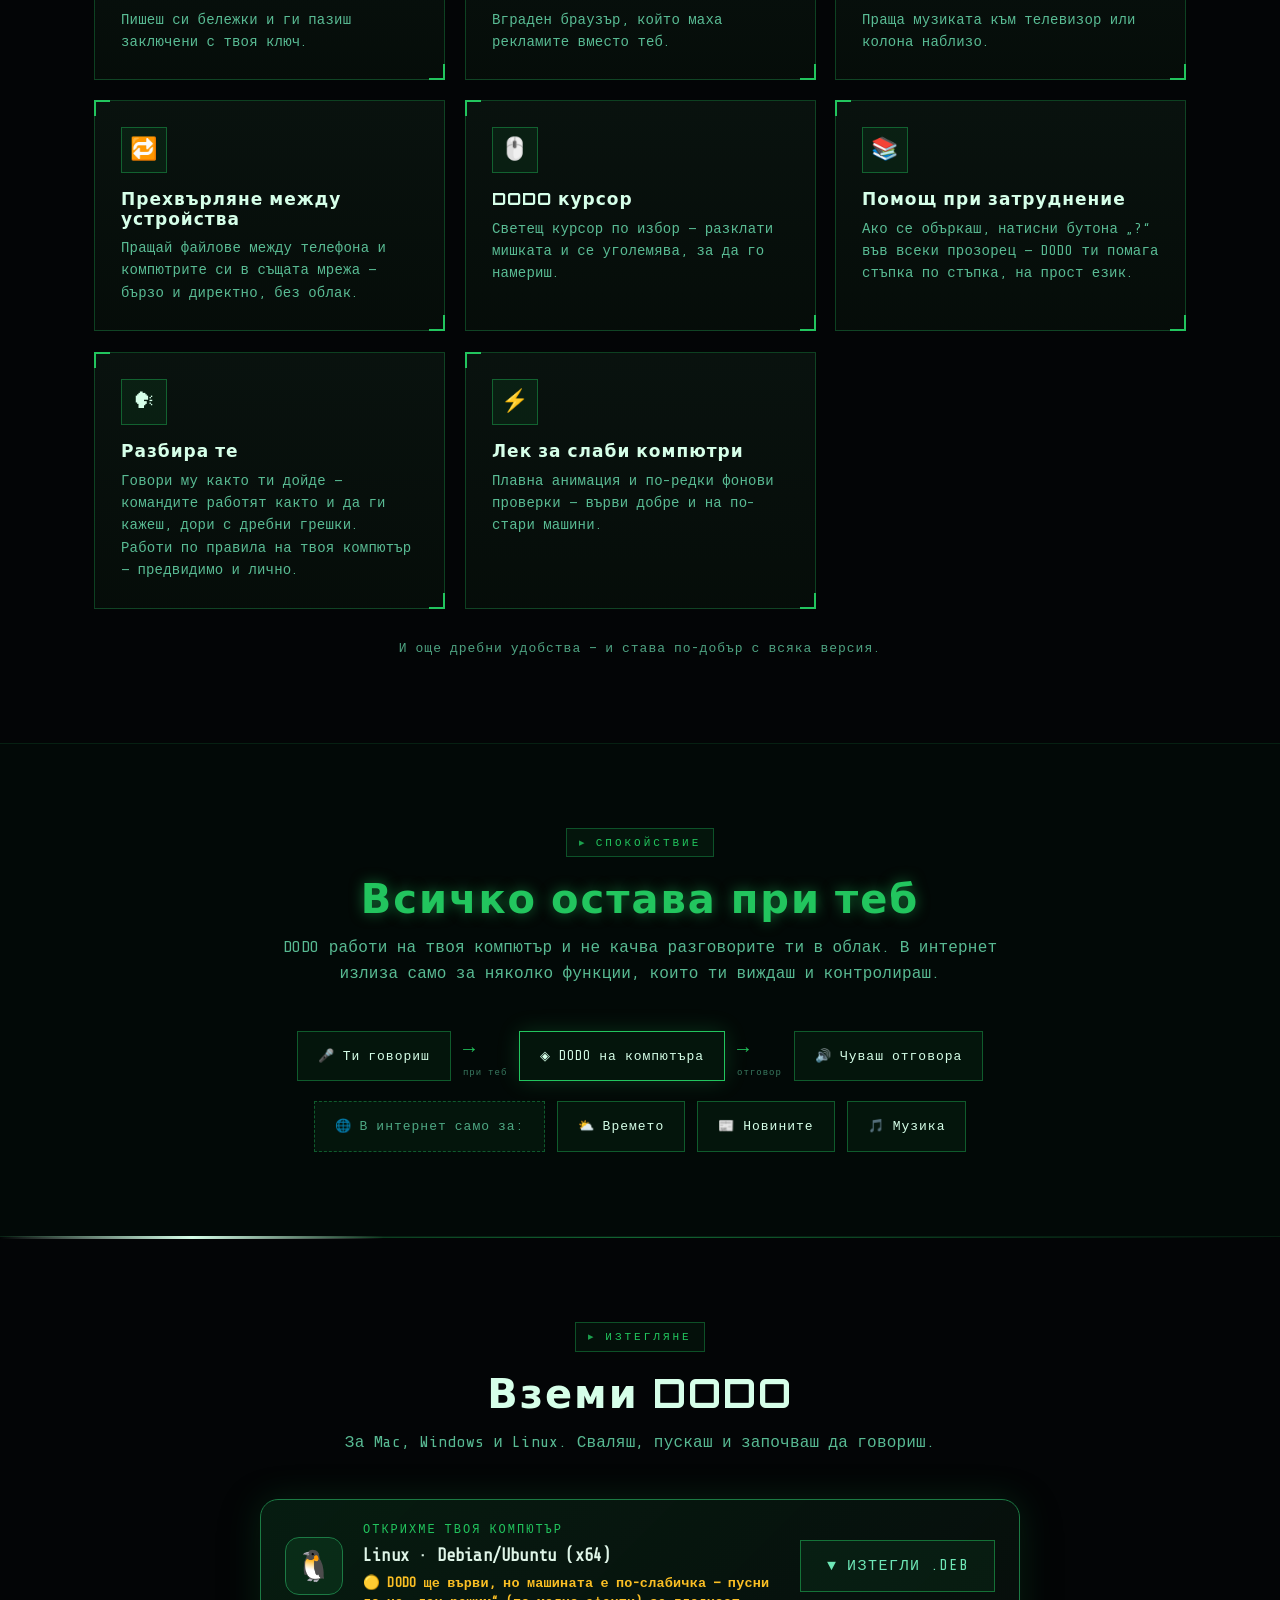
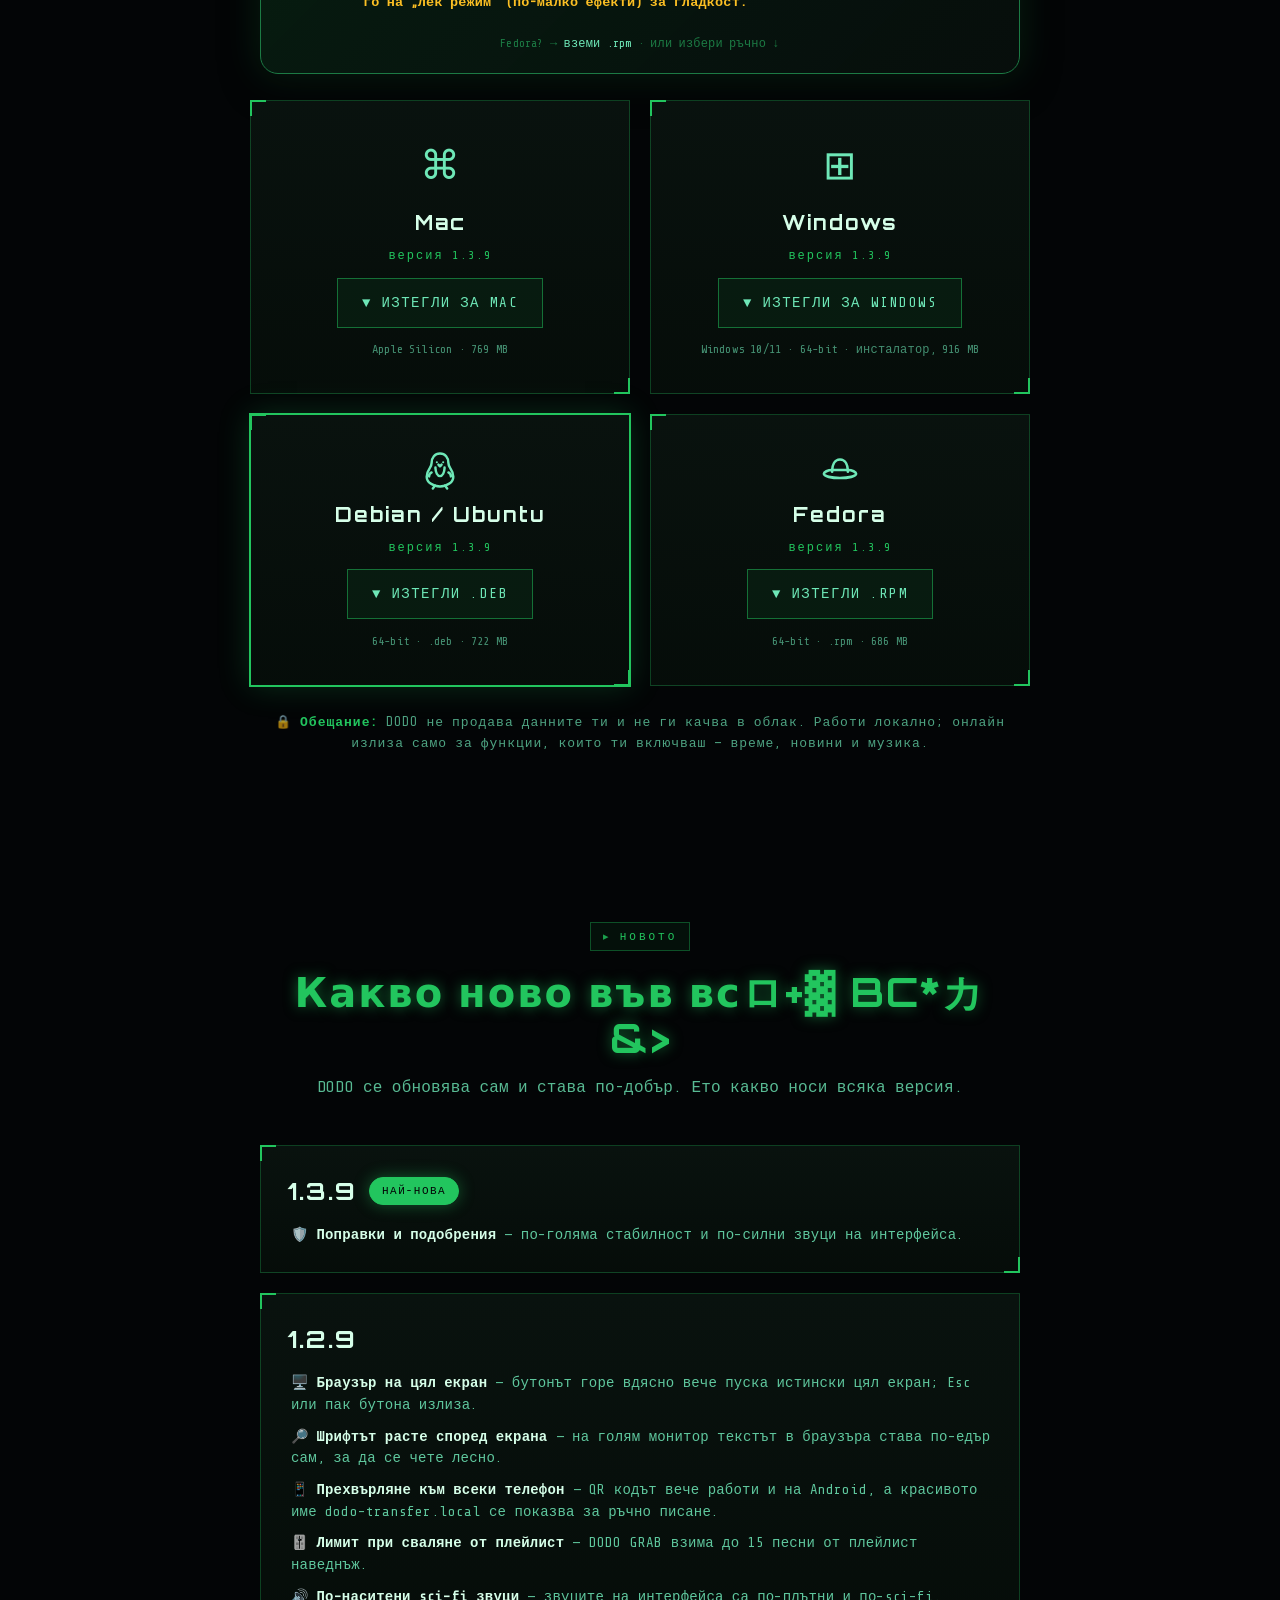
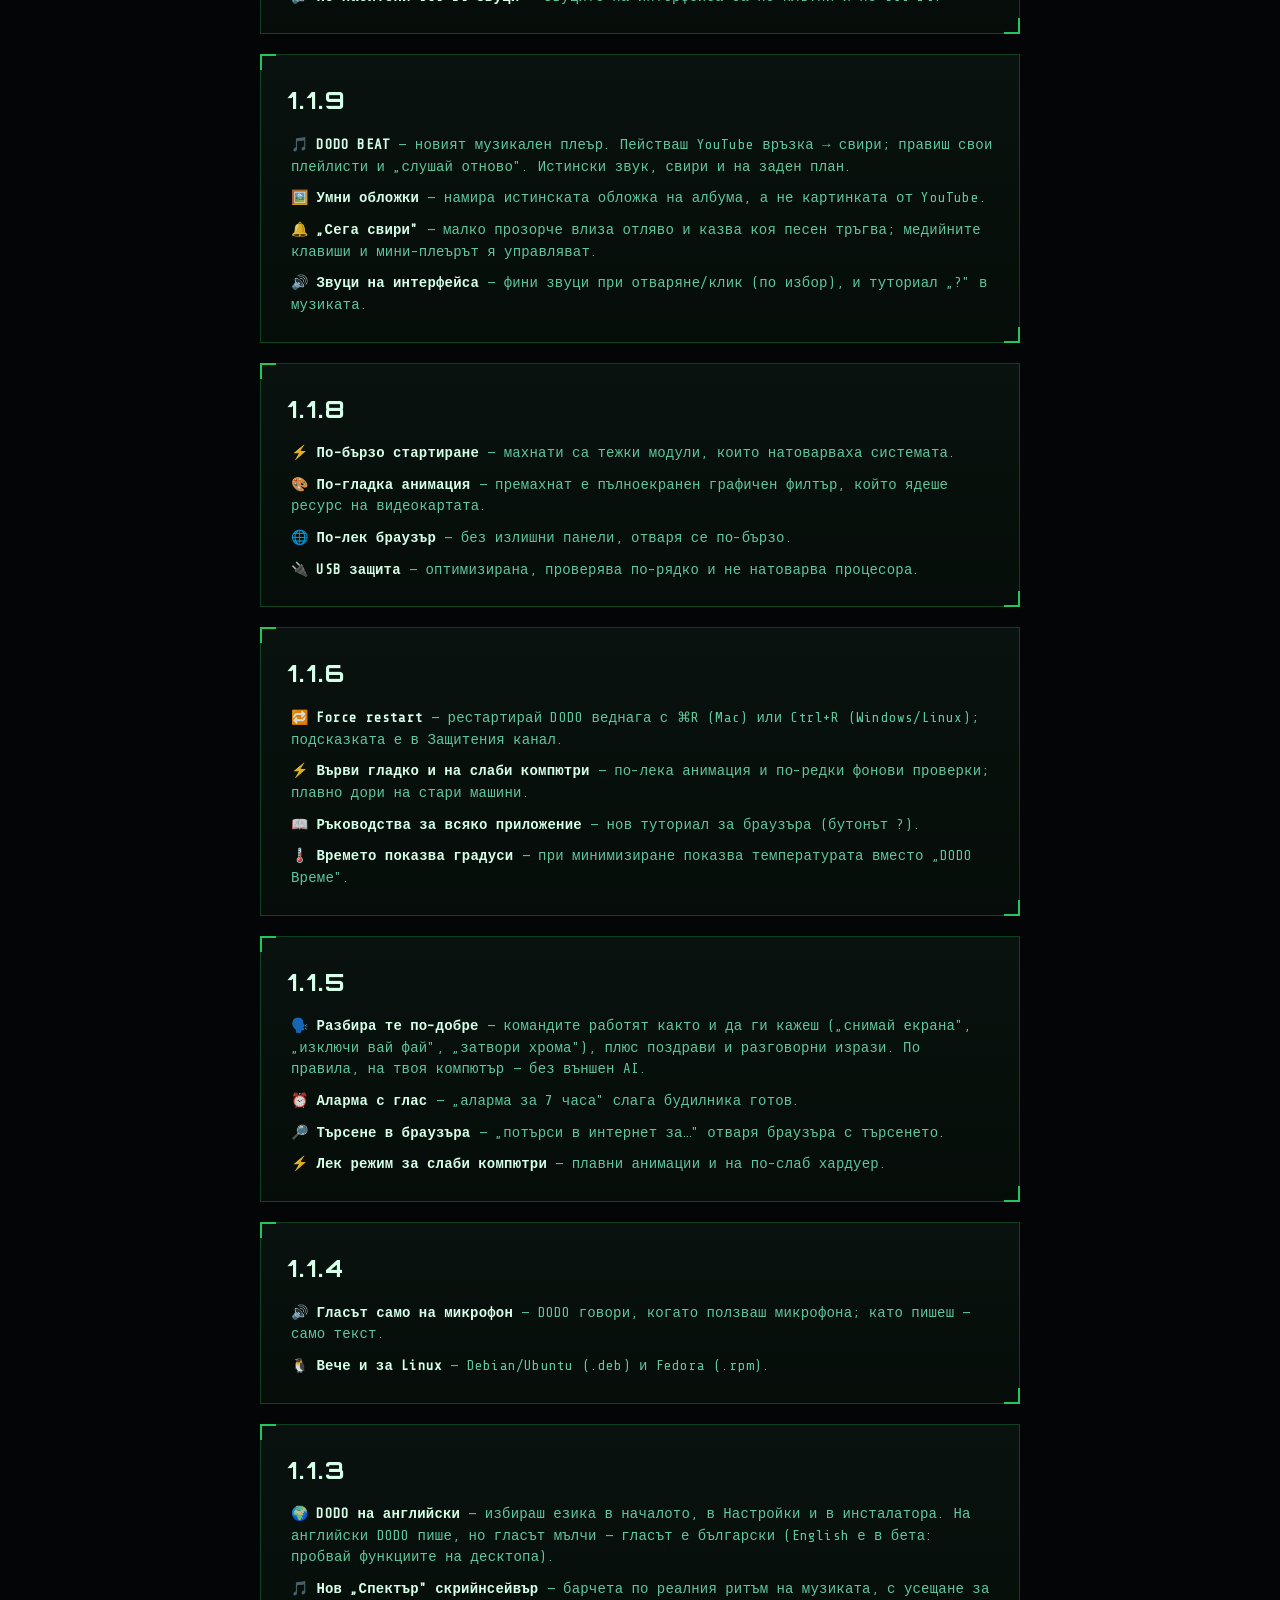
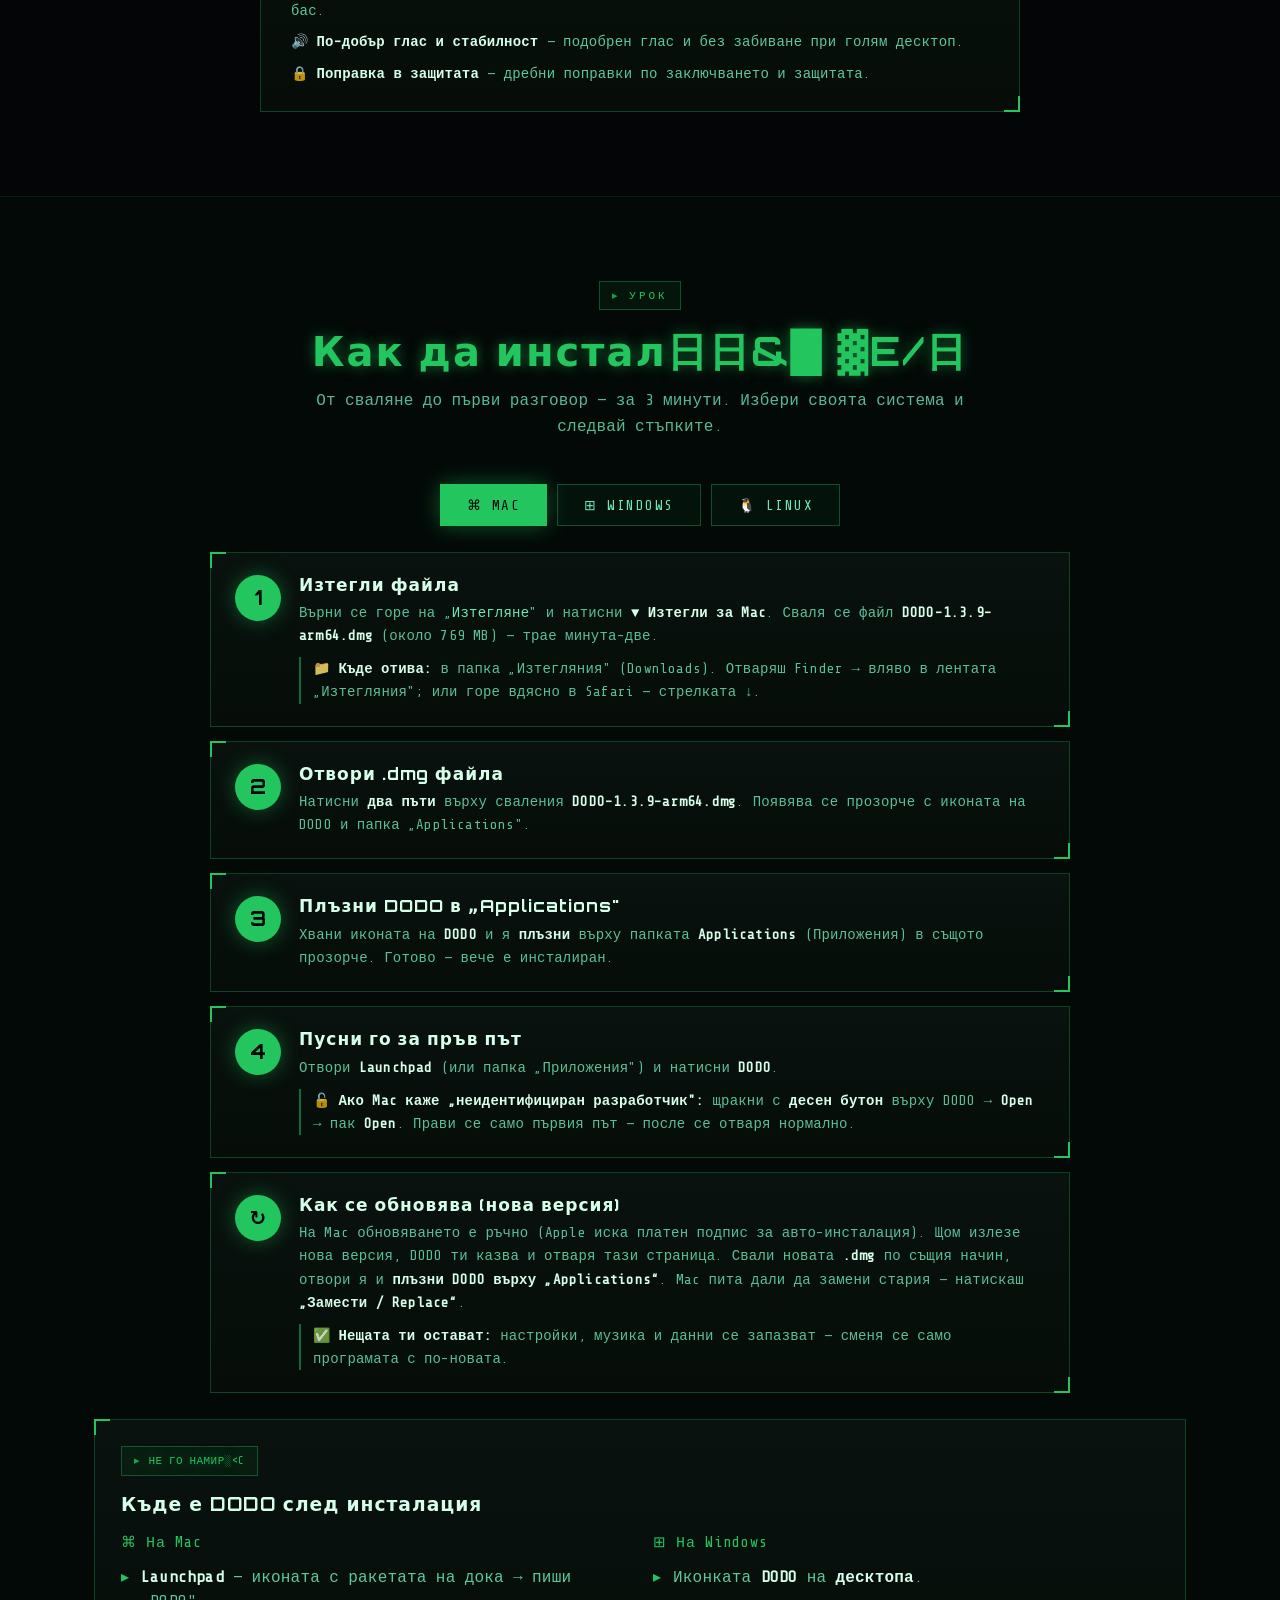
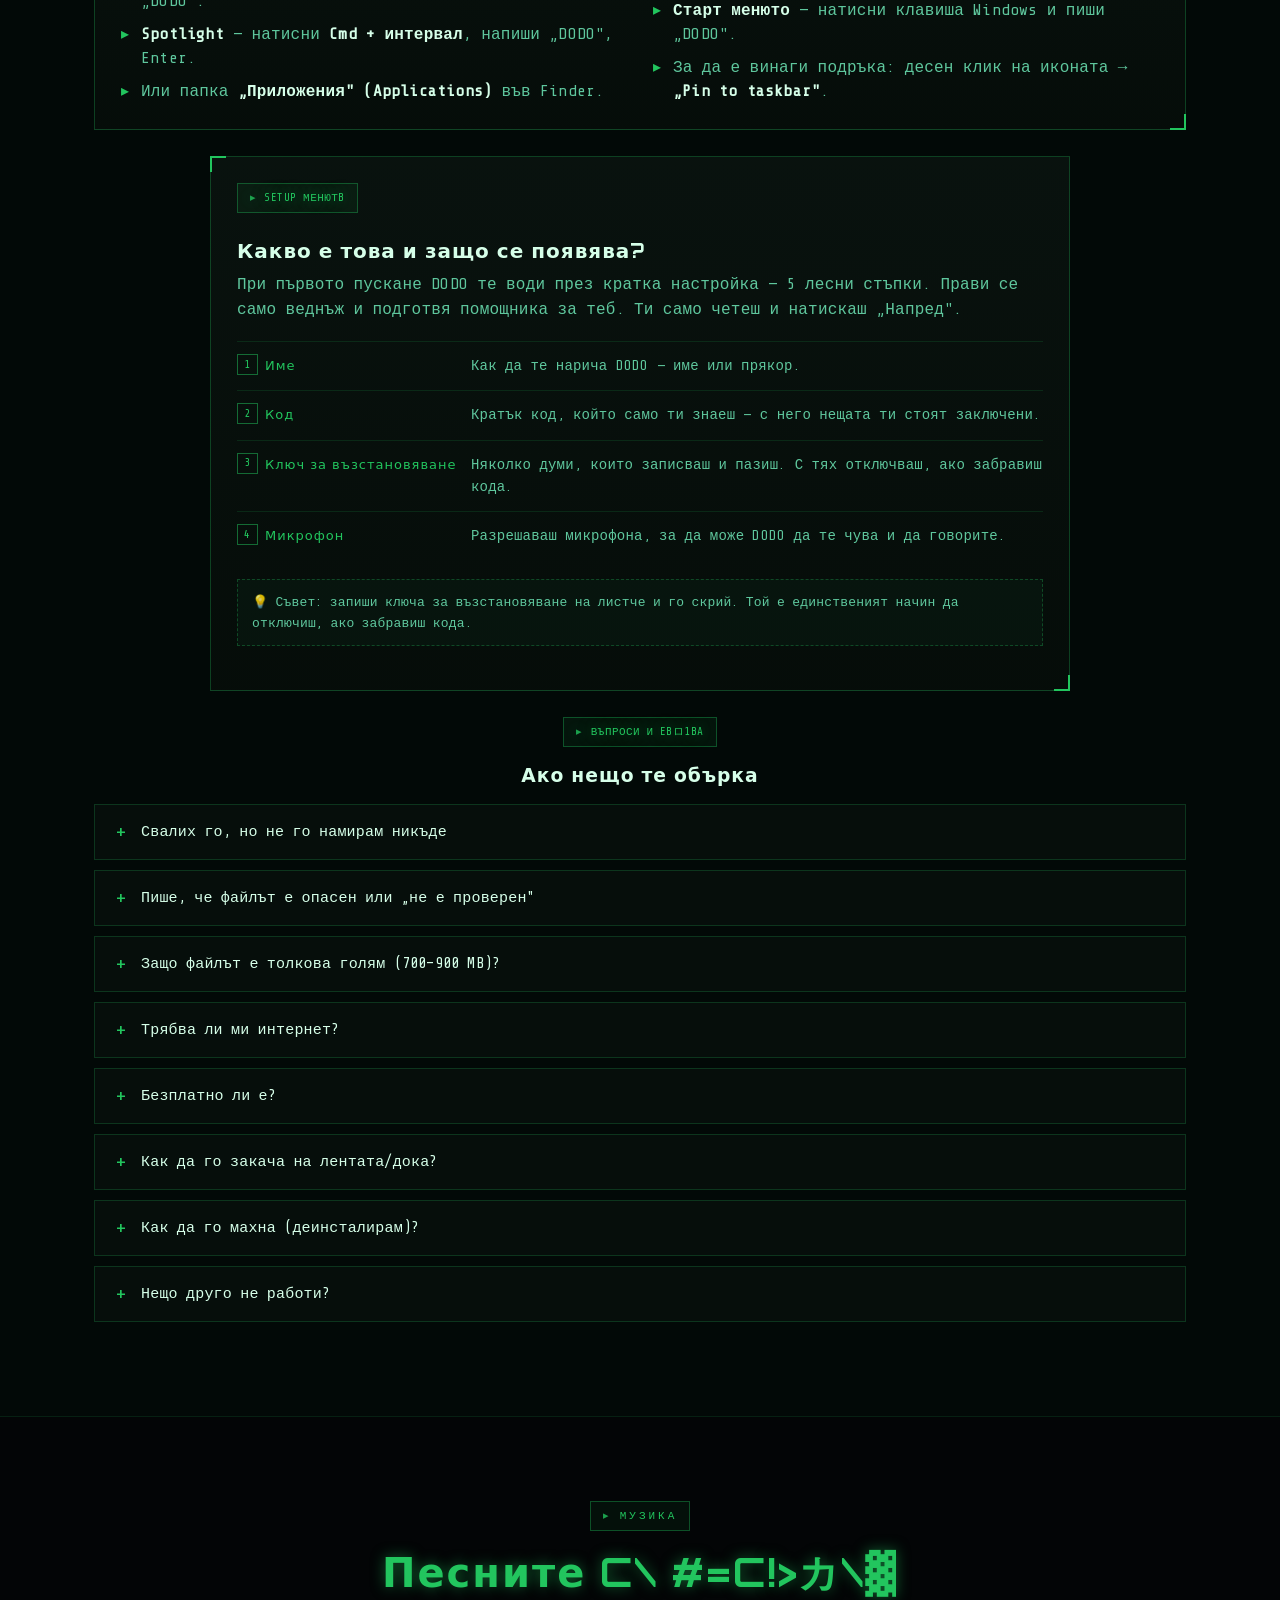
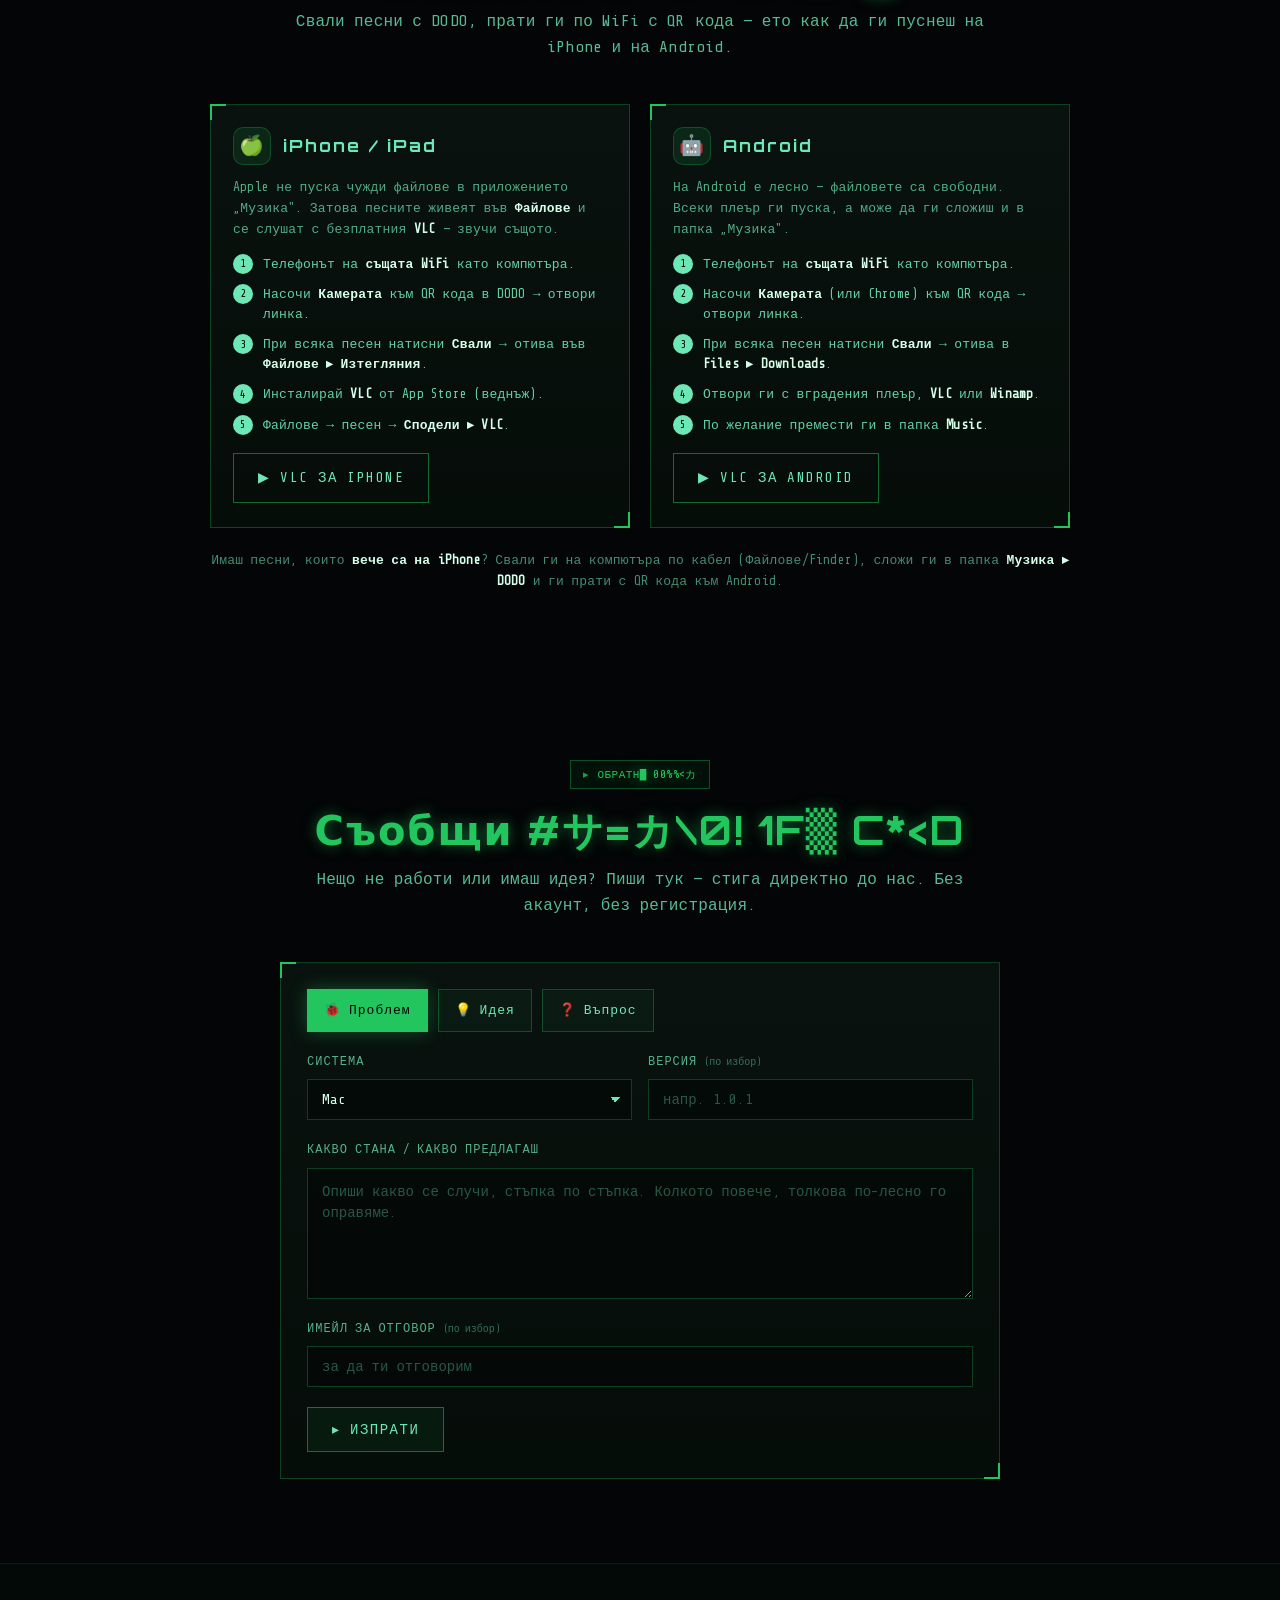
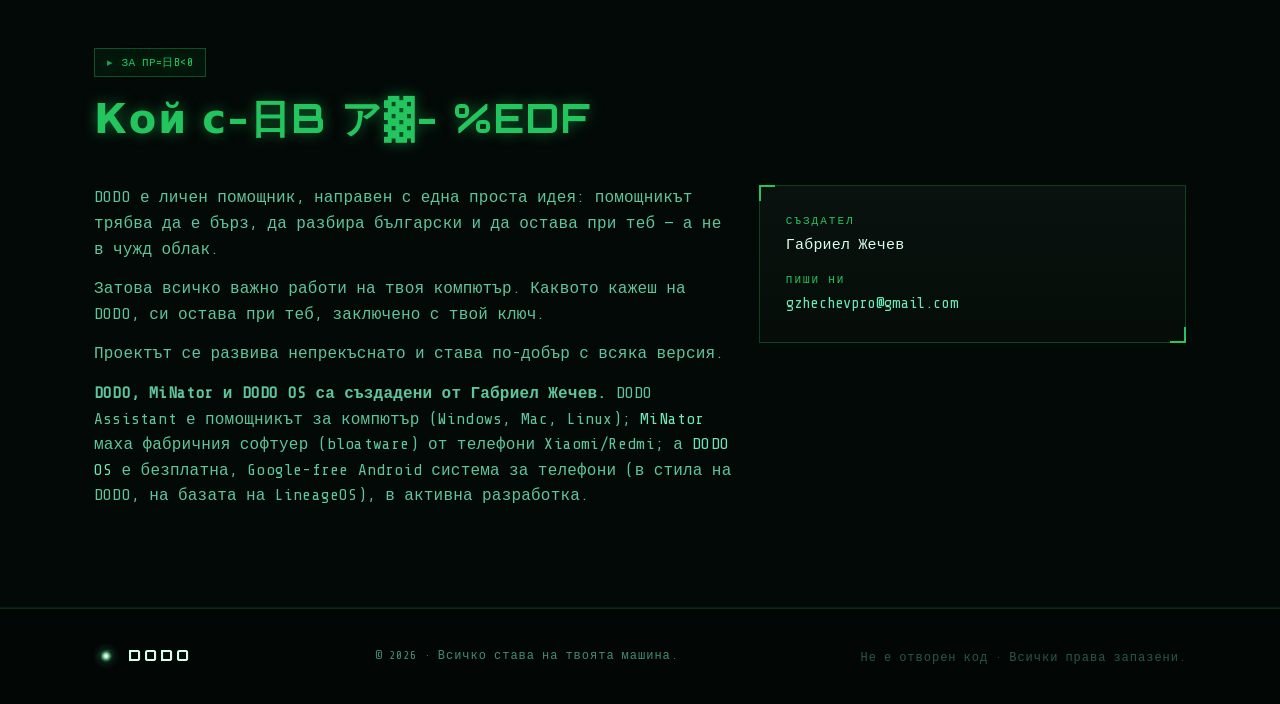
==== commit b52c16f4: "v1.3.9 — обновени линкове и changelog" ====
--- a/index.html
+++ b/index.html
@@ -76,7 +76,7 @@
       "alternateName": "DODO",
       "applicationCategory": "UtilitiesApplication",
       "operatingSystem": "Windows, macOS, Linux",
-      "softwareVersion": "1.2.9",
+      "softwareVersion": "1.3.9",
       "url": "https://gpsn0w.github.io/DODO/",
       "image": "https://gpsn0w.github.io/DODO/logo.png",
       "description": "Личен офлайн помощник за Windows, Mac и Linux. Говориш му на български, той върши; всичко остава на твоя компютър.",
@@ -284,10 +284,10 @@
 			<div class="sd-alt" id="sdAlt" data-en="Or pick manually below ↓">Или избери ръчно отдолу ↓</div>
 		</div>
 		<div class="download-grid">
-			<div class="panel dl reveal"><div class="os">⌘</div><h3>Mac</h3><div class="ver">версия 1.2.9</div><a class="btn" href="https://github.com/gpsn0w/DODO/releases/download/v1.2.9/DODO-1.2.9-arm64.dmg" data-download="mac" data-en="▼ Download for Mac">▼ Изтегли за Mac</a><div class="note">Apple Silicon · 769 MB</div></div>
-			<div class="panel dl reveal"><div class="os">⊞</div><h3>Windows</h3><div class="ver">версия 1.2.9</div><a class="btn" href="https://github.com/gpsn0w/DODO/releases/download/v1.2.9/DODO-Setup-1.2.9.exe" data-download="win" data-en="▼ Download for Windows">▼ Изтегли за Windows</a><div class="note" data-en="Windows 10/11 · 64-bit · installer, 916 MB">Windows 10/11 · 64-bit · инсталатор, 916 MB</div></div>
-			<div class="panel dl reveal"><div class="os"><svg viewBox="0 0 24 24" width="42" height="42" fill="none" stroke="currentColor" stroke-width="1.4" stroke-linecap="round" stroke-linejoin="round"><path d="M12 2.6c-3 0-4.8 2.4-4.8 5.4 0 1.4-.5 2.2-1.2 3.2-1.1 1.6-1.6 3.1-1.6 4.6 0 3.1 3.4 5.6 7.6 5.6s7.6-2.5 7.6-5.6c0-1.5-.5-3-1.6-4.6-.7-1-1.2-1.8-1.2-3.2 0-3-1.8-5.4-4.8-5.4Z"/><path d="M9.4 10.5c0 3 1.2 5 2.6 5s2.6-2 2.6-5"/><circle cx="10.2" cy="7.6" r=".6" fill="currentColor" stroke="none"/><circle cx="13.8" cy="7.6" r=".6" fill="currentColor" stroke="none"/><path d="M11.1 8.9 12 9.9l.9-1"/><path d="M9.2 20.9 7.9 22.6M14.8 20.9l1.3 1.7"/><path d="M7.2 13.4c-1 .5-1.5 1.4-1.4 2.3M16.8 13.4c1 .5 1.5 1.4 1.4 2.3"/></svg></div><h3>Debian / Ubuntu</h3><div class="ver">версия 1.2.9</div><a class="btn" href="https://github.com/gpsn0w/DODO/releases/download/v1.2.9/DODO-1.2.9-amd64.deb" data-download="deb" data-en="▼ Download .deb">▼ Изтегли .deb</a><div class="note">64-bit · .deb · 722 MB</div></div>
-			<div class="panel dl reveal"><div class="os"><svg viewBox="0 0 24 24" width="42" height="42" fill="none" stroke="currentColor" stroke-width="1.5" stroke-linecap="round" stroke-linejoin="round"><path d="M7.5 13c0-3.4 1.2-7 4.5-7s4.5 3.6 4.5 7"/><path d="M2.8 14.2c0-1.1 2.2-2.2 4.7-2.2h9c2.5 0 4.7 1.1 4.7 2.2 0 1.4-4.3 2.4-9.2 2.4s-9.2-1-9.2-2.4z"/></svg></div><h3>Fedora</h3><div class="ver">версия 1.2.9</div><a class="btn" href="https://github.com/gpsn0w/DODO/releases/download/v1.2.9/DODO-1.2.9-x86_64.rpm" data-download="rpm" data-en="▼ Download .rpm">▼ Изтегли .rpm</a><div class="note">64-bit · .rpm · 686 MB</div></div>
+			<div class="panel dl reveal"><div class="os">⌘</div><h3>Mac</h3><div class="ver">версия 1.3.9</div><a class="btn" href="https://github.com/gpsn0w/DODO/releases/download/v1.3.9/DODO-1.3.9-arm64.dmg" data-download="mac" data-en="▼ Download for Mac">▼ Изтегли за Mac</a><div class="note">Apple Silicon · 769 MB</div></div>
+			<div class="panel dl reveal"><div class="os">⊞</div><h3>Windows</h3><div class="ver">версия 1.3.9</div><a class="btn" href="https://github.com/gpsn0w/DODO/releases/download/v1.3.9/DODO-Setup-1.3.9.exe" data-download="win" data-en="▼ Download for Windows">▼ Изтегли за Windows</a><div class="note" data-en="Windows 10/11 · 64-bit · installer, 916 MB">Windows 10/11 · 64-bit · инсталатор, 916 MB</div></div>
+			<div class="panel dl reveal"><div class="os"><svg viewBox="0 0 24 24" width="42" height="42" fill="none" stroke="currentColor" stroke-width="1.4" stroke-linecap="round" stroke-linejoin="round"><path d="M12 2.6c-3 0-4.8 2.4-4.8 5.4 0 1.4-.5 2.2-1.2 3.2-1.1 1.6-1.6 3.1-1.6 4.6 0 3.1 3.4 5.6 7.6 5.6s7.6-2.5 7.6-5.6c0-1.5-.5-3-1.6-4.6-.7-1-1.2-1.8-1.2-3.2 0-3-1.8-5.4-4.8-5.4Z"/><path d="M9.4 10.5c0 3 1.2 5 2.6 5s2.6-2 2.6-5"/><circle cx="10.2" cy="7.6" r=".6" fill="currentColor" stroke="none"/><circle cx="13.8" cy="7.6" r=".6" fill="currentColor" stroke="none"/><path d="M11.1 8.9 12 9.9l.9-1"/><path d="M9.2 20.9 7.9 22.6M14.8 20.9l1.3 1.7"/><path d="M7.2 13.4c-1 .5-1.5 1.4-1.4 2.3M16.8 13.4c1 .5 1.5 1.4 1.4 2.3"/></svg></div><h3>Debian / Ubuntu</h3><div class="ver">версия 1.3.9</div><a class="btn" href="https://github.com/gpsn0w/DODO/releases/download/v1.3.9/DODO-1.3.9-amd64.deb" data-download="deb" data-en="▼ Download .deb">▼ Изтегли .deb</a><div class="note">64-bit · .deb · 722 MB</div></div>
+			<div class="panel dl reveal"><div class="os"><svg viewBox="0 0 24 24" width="42" height="42" fill="none" stroke="currentColor" stroke-width="1.5" stroke-linecap="round" stroke-linejoin="round"><path d="M7.5 13c0-3.4 1.2-7 4.5-7s4.5 3.6 4.5 7"/><path d="M2.8 14.2c0-1.1 2.2-2.2 4.7-2.2h9c2.5 0 4.7 1.1 4.7 2.2 0 1.4-4.3 2.4-9.2 2.4s-9.2-1-9.2-2.4z"/></svg></div><h3>Fedora</h3><div class="ver">версия 1.3.9</div><a class="btn" href="https://github.com/gpsn0w/DODO/releases/download/v1.3.9/DODO-1.3.9-x86_64.rpm" data-download="rpm" data-en="▼ Download .rpm">▼ Изтегли .rpm</a><div class="note">64-bit · .rpm · 686 MB</div></div>
 		</div>
 		<p class="pledge reveal" data-en="🔒 &lt;b&gt;Promise:&lt;/b&gt; DODO never sells your data or uploads it to the cloud. It runs locally; it goes online only for features you turn on — weather, news and music.">🔒 <b>Обещание:</b> DODO не продава данните ти и не ги качва в облак. Работи локално; онлайн излиза само за функции, които ти включваш — време, новини и музика.</p>
 	</div>
@@ -303,8 +303,16 @@
 		<div class="changelog">
 			<div class="release panel reveal">
 				<div class="release-head">
+					<span class="release-ver">1.3.9</span>
+					<span class="release-tag latest" data-en="latest">най-нова</span>
+				</div>
+				<ul class="release-list">
+					<li data-en="🛡️ &lt;b&gt;Fixes and improvements&lt;/b&gt; — better stability and stronger interface sounds.">🛡️ <b>Поправки и подобрения</b> — по-голяма стабилност и по-силни звуци на интерфейса.</li>
+				</ul>
+			</div>
+			<div class="release panel reveal">
+				<div class="release-head">
 					<span class="release-ver">1.2.9</span>
-					<span class="release-tag latest" data-en="latest">най-нова</span>
 				</div>
 				<ul class="release-list">
 					<li data-en="🖥️ &lt;b&gt;Fullscreen browser&lt;/b&gt; — the button at the top right now opens a true full screen; Esc or the button exits.">🖥️ <b>Браузър на цял екран</b> — бутонът горе вдясно вече пуска истински цял екран; Esc или пак бутона излиза.</li>
@@ -402,7 +410,7 @@
 					<div class="gn">1</div>
 					<div class="gt">
 						<h3 data-en="Download the file">Изтегли файла</h3>
-						<p data-en="Go back up to “&lt;a href=&quot;#download&quot;&gt;Download&lt;/a&gt;” and press &lt;b&gt;▼ Download for Mac&lt;/b&gt;. A file &lt;b&gt;DODO-1.2.9-arm64.dmg&lt;/b&gt; (about 769 MB) downloads — takes a minute or two.">Върни се горе на „<a href="#download">Изтегляне</a>" и натисни <b>▼ Изтегли за Mac</b>. Сваля се файл <b>DODO-1.2.9-arm64.dmg</b> (около 769 MB) — трае минута-две.</p>
+						<p data-en="Go back up to “&lt;a href=&quot;#download&quot;&gt;Download&lt;/a&gt;” and press &lt;b&gt;▼ Download for Mac&lt;/b&gt;. A file &lt;b&gt;DODO-1.3.9-arm64.dmg&lt;/b&gt; (about 769 MB) downloads — takes a minute or two.">Върни се горе на „<a href="#download">Изтегляне</a>" и натисни <b>▼ Изтегли за Mac</b>. Сваля се файл <b>DODO-1.3.9-arm64.dmg</b> (около 769 MB) — трае минута-две.</p>
 						<p class="hint" data-en="📁 &lt;b&gt;Where it goes:&lt;/b&gt; the “Downloads” folder. Open Finder → “Downloads” in the sidebar; or top-right in Safari — the ↓ arrow.">📁 <b>Къде отива:</b> в папка „Изтегляния" (Downloads). Отваряш Finder → вляво в лентата „Изтегляния"; или горе вдясно в Safari — стрелката ↓.</p>
 					</div>
 				</div>
@@ -410,7 +418,7 @@
 					<div class="gn">2</div>
 					<div class="gt">
 						<h3 data-en="Open the .dmg file">Отвори .dmg файла</h3>
-						<p data-en="&lt;b&gt;Double-click&lt;/b&gt; the downloaded &lt;b&gt;DODO-1.2.9-arm64.dmg&lt;/b&gt;. A window appears with the DODO icon and an “Applications” folder.">Натисни <b>два пъти</b> върху сваления <b>DODO-1.2.9-arm64.dmg</b>. Появява се прозорче с иконата на DODO и папка „Applications".</p>
+						<p data-en="&lt;b&gt;Double-click&lt;/b&gt; the downloaded &lt;b&gt;DODO-1.3.9-arm64.dmg&lt;/b&gt;. A window appears with the DODO icon and an “Applications” folder.">Натисни <b>два пъти</b> върху сваления <b>DODO-1.3.9-arm64.dmg</b>. Появява се прозорче с иконата на DODO и папка „Applications".</p>
 					</div>
 				</div>
 				<div class="guide-step panel reveal">
@@ -445,7 +453,7 @@
 					<div class="gn">1</div>
 					<div class="gt">
 						<h3 data-en="Download the file">Изтегли файла</h3>
-						<p data-en="Go back up to “&lt;a href=&quot;#download&quot;&gt;Download&lt;/a&gt;” and press &lt;b&gt;▼ Download for Windows&lt;/b&gt;. &lt;b&gt;DODO-Setup-1.2.9.exe&lt;/b&gt; (about 916 MB) downloads.">Върни се горе на „<a href="#download">Изтегляне</a>" и натисни <b>▼ Изтегли за Windows</b>. Сваля се <b>DODO-Setup-1.2.9.exe</b> (около 916 MB).</p>
+						<p data-en="Go back up to “&lt;a href=&quot;#download&quot;&gt;Download&lt;/a&gt;” and press &lt;b&gt;▼ Download for Windows&lt;/b&gt;. &lt;b&gt;DODO-Setup-1.3.9.exe&lt;/b&gt; (about 916 MB) downloads.">Върни се горе на „<a href="#download">Изтегляне</a>" и натисни <b>▼ Изтегли за Windows</b>. Сваля се <b>DODO-Setup-1.3.9.exe</b> (около 916 MB).</p>
 						<p class="hint" data-en="📁 &lt;b&gt;Where it goes:&lt;/b&gt; the “Downloads” folder. Open File Explorer (the yellow folder on the taskbar) → “Downloads” on the left; or in the browser top-right — the ↓ arrow.">📁 <b>Къде отива:</b> в папка „Downloads" (Изтегляния). Отваряш File Explorer (жълтата папка на лентата) → вляво „Downloads"; или в браузъра горе вдясно — стрелката ↓.</p>
 					</div>
 				</div>
@@ -453,7 +461,7 @@
 					<div class="gn">2</div>
 					<div class="gt">
 						<h3 data-en="Open the installer">Отвори инсталатора</h3>
-						<p data-en="&lt;b&gt;Double-click&lt;/b&gt; &lt;b&gt;DODO-Setup-1.2.9.exe&lt;/b&gt;.">Натисни <b>два пъти</b> върху <b>DODO-Setup-1.2.9.exe</b>.</p>
+						<p data-en="&lt;b&gt;Double-click&lt;/b&gt; &lt;b&gt;DODO-Setup-1.3.9.exe&lt;/b&gt;.">Натисни <b>два пъти</b> върху <b>DODO-Setup-1.3.9.exe</b>.</p>
 						<p class="hint" data-en="🔵 &lt;b&gt;If a blue “Windows protected your PC” screen appears:&lt;/b&gt; this is normal for new programs. Click &lt;b&gt;“More info”&lt;/b&gt; → &lt;b&gt;“Run anyway”&lt;/b&gt;.">🔵 <b>Ако излезе син екран „Windows protected your PC":</b> това е нормално за нови програми. Натисни <b>„More info"</b> → <b>„Run anyway"</b> (Все пак изпълни).</p>
 					</div>
 				</div>
@@ -480,7 +488,7 @@
 					<div class="gn">1</div>
 					<div class="gt">
 						<h3 data-en="Download the file">Изтегли файла</h3>
-						<p data-en="Go back up to “&lt;a href=&quot;#download&quot;&gt;Download&lt;/a&gt;”. For &lt;b&gt;Debian/Ubuntu&lt;/b&gt; press &lt;b&gt;▼ Download .deb&lt;/b&gt; (&lt;b&gt;DODO-1.2.9-amd64.deb&lt;/b&gt;); for &lt;b&gt;Fedora&lt;/b&gt; press &lt;b&gt;▼ Download .rpm&lt;/b&gt; (&lt;b&gt;DODO-1.2.9-x86_64.rpm&lt;/b&gt;).">Върни се горе на „<a href="#download">Изтегляне</a>". За <b>Debian/Ubuntu</b> натисни <b>▼ Изтегли .deb</b> (<b>DODO-1.2.9-amd64.deb</b>); за <b>Fedora</b> натисни <b>▼ Изтегли .rpm</b> (<b>DODO-1.2.9-x86_64.rpm</b>).</p>
+						<p data-en="Go back up to “&lt;a href=&quot;#download&quot;&gt;Download&lt;/a&gt;”. For &lt;b&gt;Debian/Ubuntu&lt;/b&gt; press &lt;b&gt;▼ Download .deb&lt;/b&gt; (&lt;b&gt;DODO-1.3.9-amd64.deb&lt;/b&gt;); for &lt;b&gt;Fedora&lt;/b&gt; press &lt;b&gt;▼ Download .rpm&lt;/b&gt; (&lt;b&gt;DODO-1.3.9-x86_64.rpm&lt;/b&gt;).">Върни се горе на „<a href="#download">Изтегляне</a>". За <b>Debian/Ubuntu</b> натисни <b>▼ Изтегли .deb</b> (<b>DODO-1.3.9-amd64.deb</b>); за <b>Fedora</b> натисни <b>▼ Изтегли .rpm</b> (<b>DODO-1.3.9-x86_64.rpm</b>).</p>
 						<p class="hint" data-en="📁 &lt;b&gt;Where it goes:&lt;/b&gt; the “Downloads” folder.">📁 <b>Къде отива:</b> в папка „Downloads" (Изтегляния).</p>
 					</div>
 				</div>
@@ -489,7 +497,7 @@
 					<div class="gt">
 						<h3 data-en="Install it">Инсталирай</h3>
 						<p data-en="&lt;b&gt;Double-click&lt;/b&gt; the downloaded file — it opens in “Software” / “App Center”, press &lt;b&gt;Install&lt;/b&gt;. Or from a terminal.">Натисни <b>два пъти</b> върху сваления файл — отваря се в „Софтуер" / „App Center", натискаш <b>Install</b>. Или през терминала.</p>
-						<p class="hint" data-en="⌨️ &lt;b&gt;Terminal:&lt;/b&gt; Debian/Ubuntu — &lt;b&gt;sudo apt install ./DODO-1.2.9-amd64.deb&lt;/b&gt;; Fedora — &lt;b&gt;sudo dnf install ./DODO-1.2.9-x86_64.rpm&lt;/b&gt;.">⌨️ <b>През терминал:</b> Debian/Ubuntu — <b>sudo apt install ./DODO-1.2.9-amd64.deb</b>; Fedora — <b>sudo dnf install ./DODO-1.2.9-x86_64.rpm</b>.</p>
+						<p class="hint" data-en="⌨️ &lt;b&gt;Terminal:&lt;/b&gt; Debian/Ubuntu — &lt;b&gt;sudo apt install ./DODO-1.3.9-amd64.deb&lt;/b&gt;; Fedora — &lt;b&gt;sudo dnf install ./DODO-1.3.9-x86_64.rpm&lt;/b&gt;.">⌨️ <b>През терминал:</b> Debian/Ubuntu — <b>sudo apt install ./DODO-1.3.9-amd64.deb</b>; Fedora — <b>sudo dnf install ./DODO-1.3.9-x86_64.rpm</b>.</p>
 					</div>
 				</div>
 				<div class="guide-step panel reveal">
